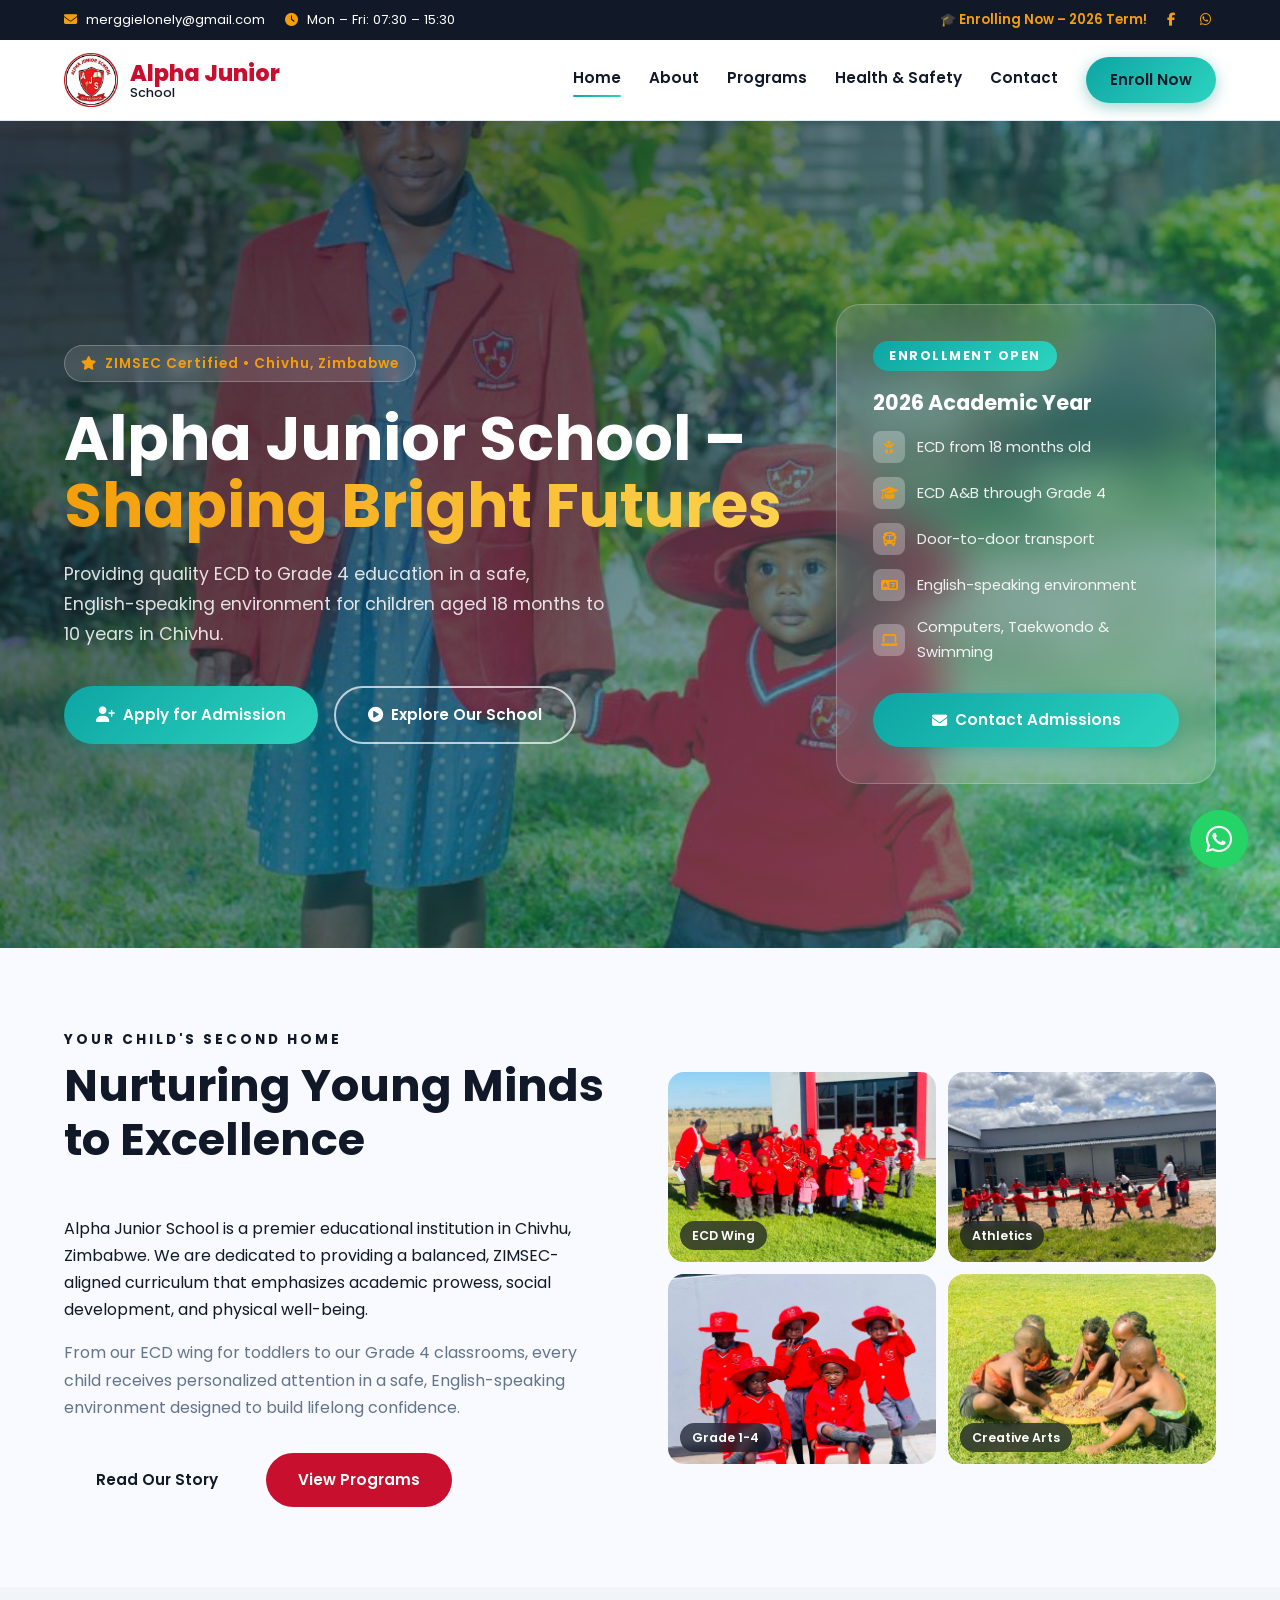
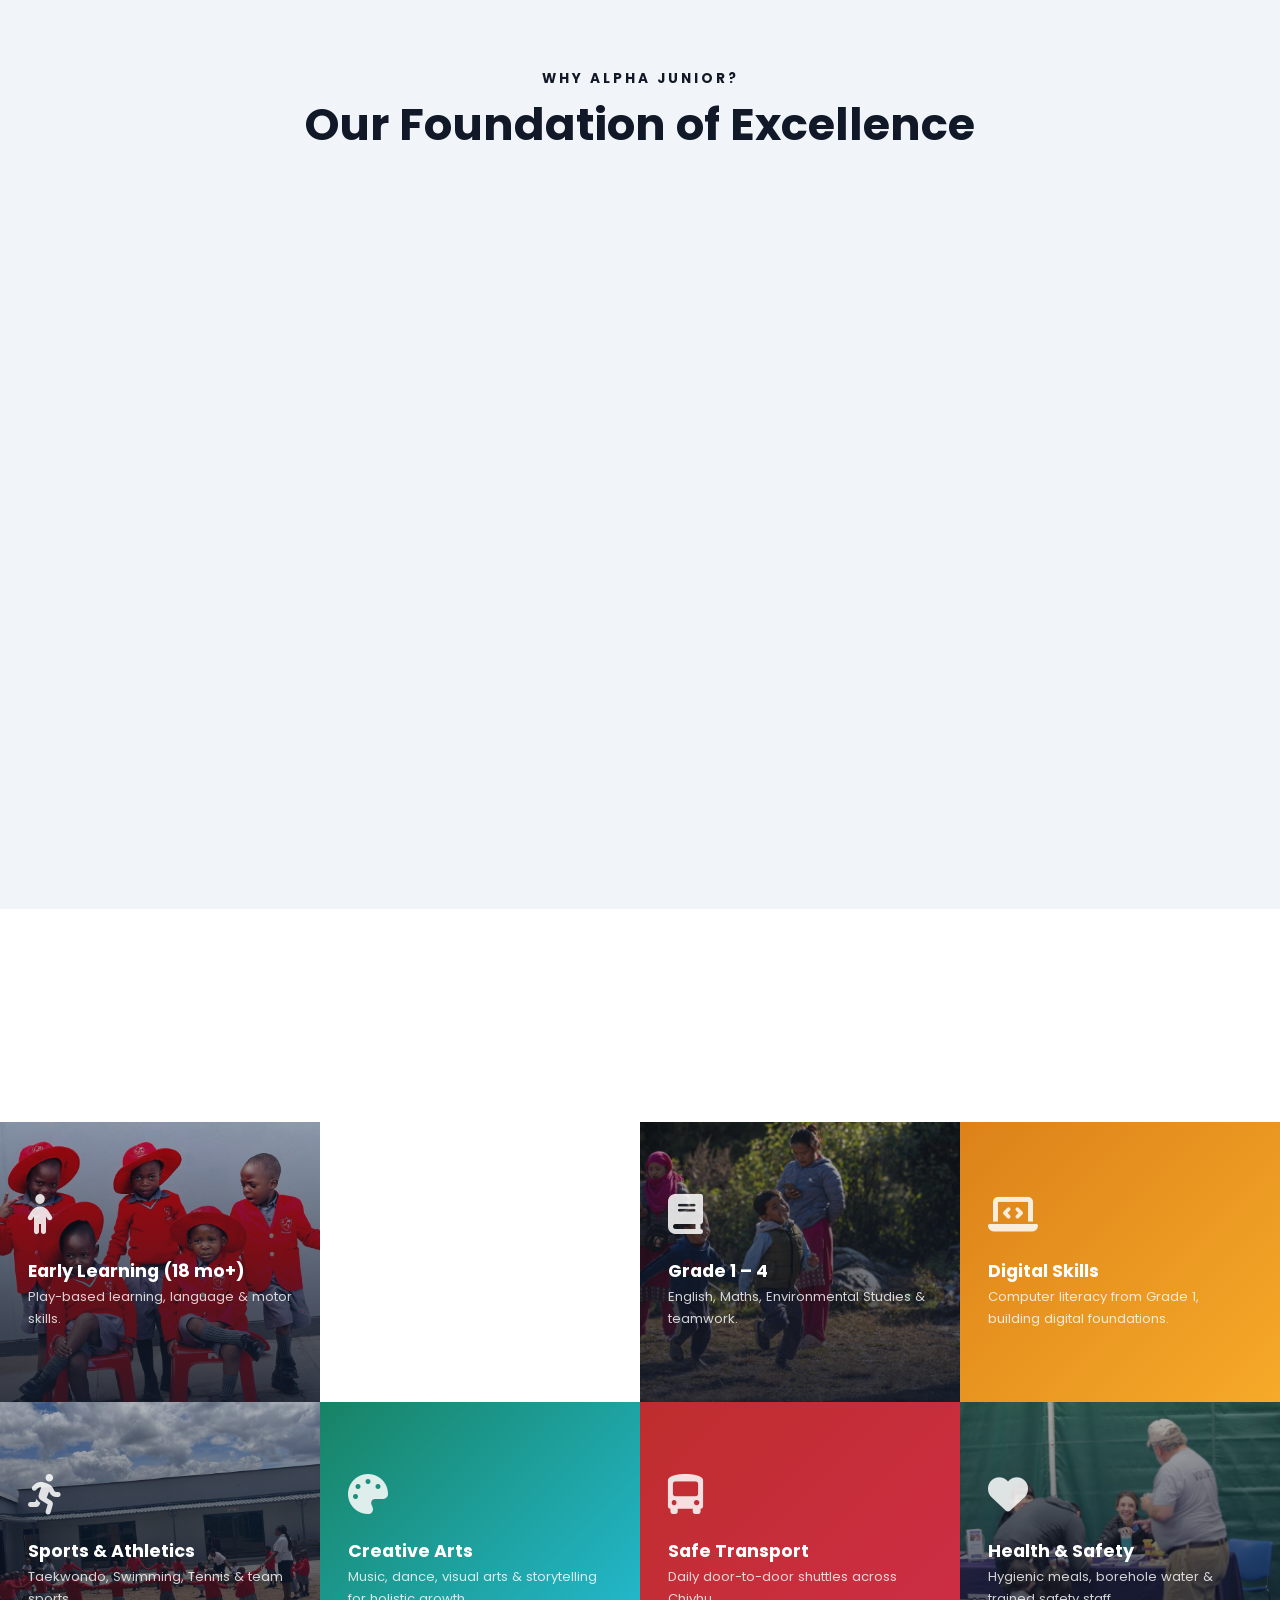
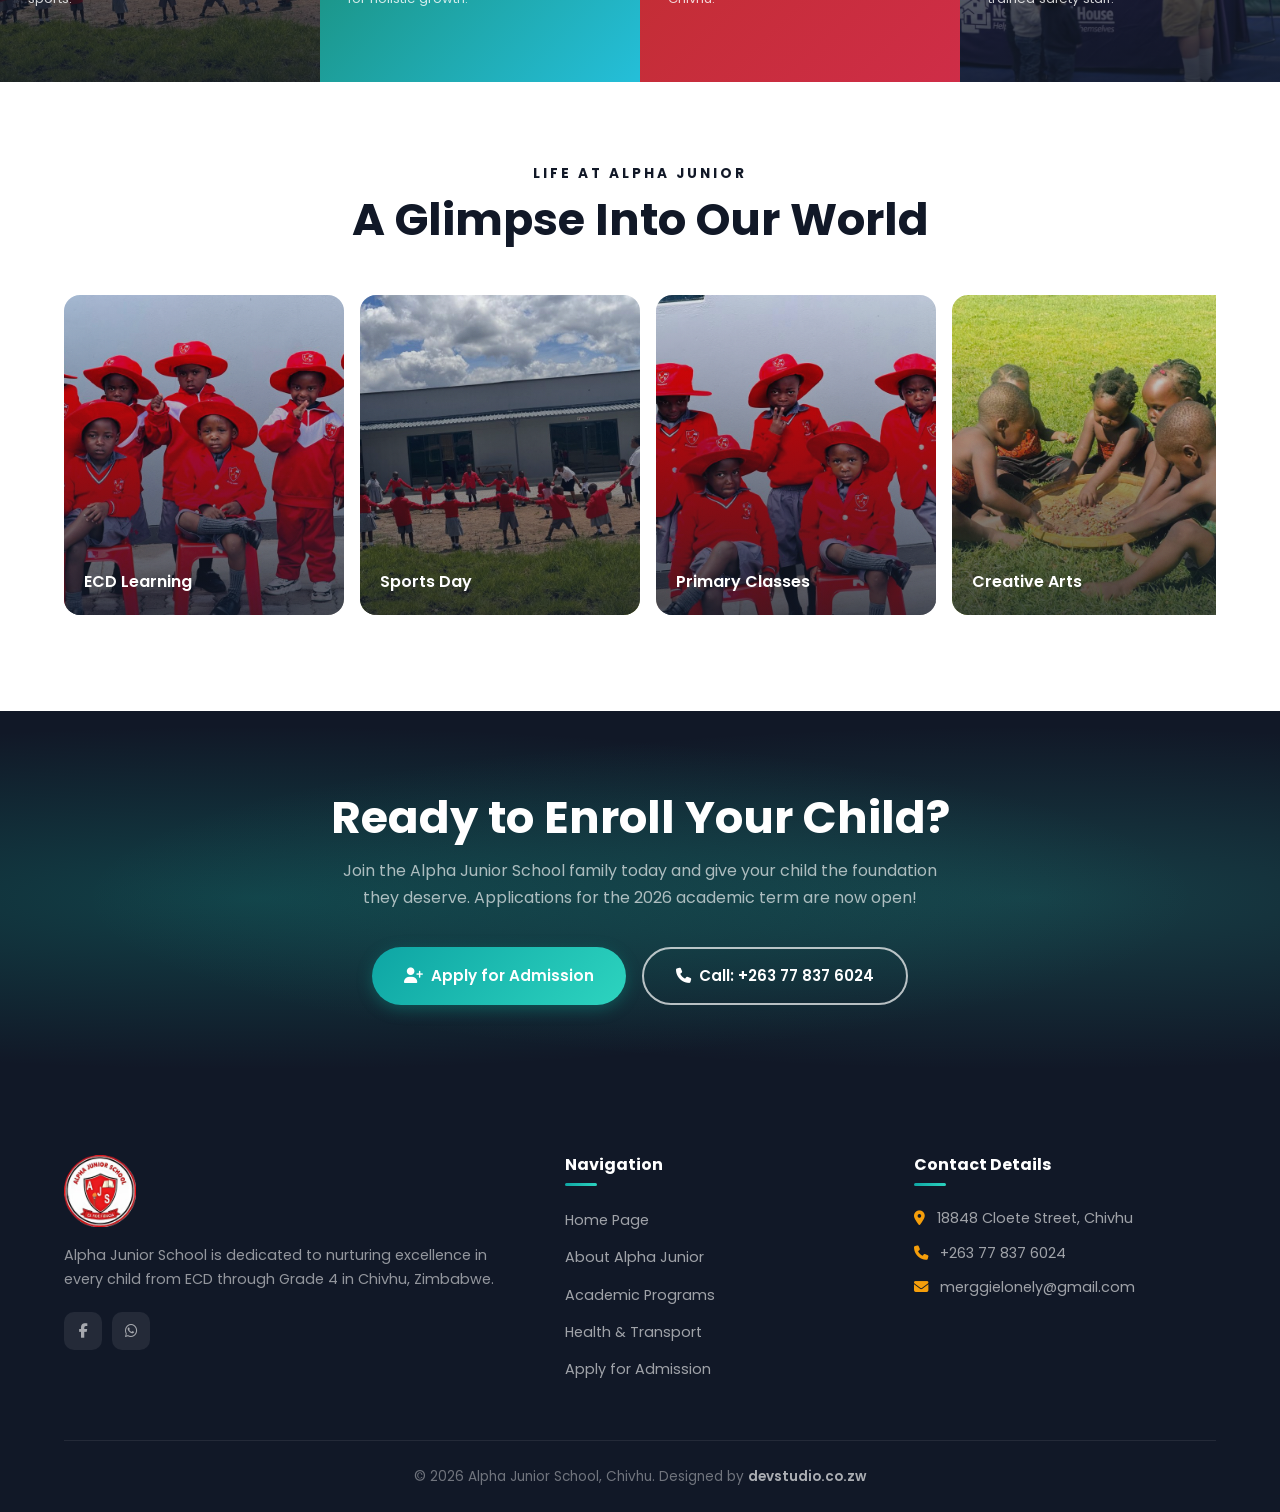
==== index.html @ 87610311 "last committ" ====
<!DOCTYPE html>
<html lang="en">

<head>
    <meta charset="UTF-8">
    <meta name="viewport" content="width=device-width, initial-scale=1.0">
    <!-- SEO Rule: Title between 50-60 characters -->
    <title>Alpha Junior School | Top Primary & ECD Education in Chivhu</title>
    <!-- SEO Rule: Meta Description between 150-160 characters -->
    <meta name="description"
        content="Alpha Junior School in Chivhu offers elite ECD to Grade 4 education. Discover our safe, nurturing environment and affordable, high-quality learning today.">

    <!-- Canonical & Open Graph -->
    <link rel="canonical" href="https://alphajuniorschool.co.zw/">
    <meta property="og:title" content="Alpha Junior School | Quality ECD & Primary Education in Chivhu">
    <meta property="og:description" content="Nurturing young minds from ECD to Grade 4 in Chivhu, Zimbabwe. Safe, English-speaking, ZIMSEC-aligned.">
    <meta property="og:url" content="https://alphajuniorschool.co.zw/">
    <meta property="og:type" content="website">

    <!-- Favicon -->
    <link rel="icon" type="image/png" href="assets/img/logo.png">
    <link rel="manifest" href="manifest.json">

    <!-- Google Fonts: Poppins -->
    <link rel="preconnect" href="https://fonts.googleapis.com">
    <link rel="preconnect" href="https://fonts.gstatic.com" crossorigin>
    <link href="https://fonts.googleapis.com/css2?family=Poppins:ital,wght@0,300;0,400;0,500;0,600;0,700;0,800;1,400&display=swap" rel="stylesheet">

    <!-- FontAwesome for Icons -->
    <link rel="stylesheet" href="https://cdnjs.cloudflare.com/ajax/libs/font-awesome/6.4.0/css/all.min.css">

    <!-- Custom Stylesheet -->
    <link rel="stylesheet" href="assets/css/style.css">

    <!-- JSON-LD Structured Data for SEO -->
    <script type="application/ld+json">
    {
      "@context": "https://schema.org",
      "@type": "EducationalOrganization",
      "name": "Alpha Junior School",
      "description": "Alpha Junior School in Chivhu provides high-quality preschool and primary education from ECD A to Grade 4.",
      "url": "https://alphajuniorschool.co.zw",
      "logo": "https://alphajuniorschool.co.zw/assets/img/logo.png",
      "address": {
        "@type": "PostalAddress",
        "streetAddress": "18848 Cloete Street",
        "addressLocality": "Chivhu",
        "addressRegion": "Mashonaland East",
        "addressCountry": "ZW"
      },
      "telephone": "+263778376024",
      "email": "merggielonely@gmail.com",
      "sameAs": [
        "https://www.facebook.com/AlphaJuniorSchool"
      ]
    }
    </script>
</head>

<body>

    <!-- ===== HEADER ===== -->
    <header>
        <!-- Top Bar with Contact Info -->
        <div class="top-bar">
            <div class="container">
                <div class="top-bar-info">
                    <span><i class="fas fa-envelope"></i> merggielonely@gmail.com</span>
                    <span><i class="fas fa-clock"></i> Mon – Fri: 07:30 – 15:30</span>
                </div>
                <div class="top-bar-social">
                    <span style="color: var(--grid-amber); font-weight: 600;">🎓 Enrolling Now – 2026 Term!</span>
                    <a href="https://www.facebook.com/AlphaJuniorSchoolChivhu" target="_blank" rel="noopener" aria-label="Follow Alpha Junior School on Facebook"><i class="fab fa-facebook-f"></i></a>
                    <a href="https://wa.me/263778376024" target="_blank" rel="noopener" aria-label="Chat on WhatsApp"><i class="fab fa-whatsapp"></i></a>
                </div>
            </div>
        </div>

        <!-- Main Navigation Bar -->
        <div class="header" id="main-header">
            <div class="container nav-container">
                <a href="index.html" class="logo" aria-label="Alpha Junior School Home">
                    <img src="assets/img/logo.png" alt="Alpha Junior School Official Logo">
                    <div class="logo-text">
                        <span>Alpha Junior</span>
                        <span>School</span>
                    </div>
                </a>

                <nav class="nav-links" id="nav-links" aria-label="Primary Navigation">
                    <a href="index.html" class="active">Home</a>
                    <a href="about.html">About</a>
                    <a href="programs.html">Programs</a>
                    <a href="safety.html">Health & Safety</a>
                    <a href="contact.html">Contact</a>
                    <a href="contact.html" class="btn btn-primary" style="padding: 10px 24px;">Enroll Now</a>
                </nav>

                <button class="mobile-menu-btn" id="mobile-menu-btn" aria-label="Open mobile navigation menu" aria-expanded="false">
                    <i class="fas fa-bars"></i>
                </button>
            </div>
        </div>
    </header>

    <main>
        <!-- ===== SECTION 1: HERO BANNER ===== -->
        <section class="hero" style="background-image: url('assets/img/hero-bg.jpg');" aria-label="Hero Banner">
            <div class="hero-inner">
                <div class="container">
                    <div class="hero-split">
                        <!-- Left: Text Content -->
                        <div class="hero-text">
                            <div class="hero-badge">
                                <i class="fas fa-star"></i>
                                ZIMSEC Certified &bull; Chivhu, Zimbabwe
                            </div>
                            <!-- SEO Rule: Exactly ONE H1 tag per page -->
                            <h1>Alpha Junior School – <span class="text-gradient" style="-webkit-text-fill-color: transparent; background: linear-gradient(90deg, #F59E0B, #FCD34D); background-clip: text; -webkit-background-clip: text;">Shaping Bright Futures</span></h1>
                            <p>Providing quality ECD to Grade 4 education in a safe, English-speaking environment for children aged 18 months to 10 years in Chivhu.</p>
                            <div class="hero-btns">
                                <a href="contact.html" class="btn btn-primary"><i class="fas fa-user-plus"></i> Apply for Admission</a>
                                <a href="about.html" class="btn btn-outline-white"><i class="fas fa-play-circle"></i> Explore Our School</a>
                            </div>
                        </div>

                        <!-- Right: Glassmorphism Enrollment Card -->
                        <div class="hero-card-wrap">
                            <div class="glass-card">
                                <span class="card-badge">Enrollment Open</span>
                                <h3>2026 Academic Year</h3>
                                <div class="stat-list">
                                    <div class="stat-item">
                                        <div style="width:32px;height:32px;background:rgba(255,255,255,0.15);border-radius:8px;display:flex;align-items:center;justify-content:center;flex-shrink:0;">
                                            <i class="fas fa-baby" style="color:var(--grid-amber);font-size:0.85rem;"></i>
                                        </div>
                                        <span>ECD from 18 months old</span>
                                    </div>
                                    <div class="stat-item">
                                        <div style="width:32px;height:32px;background:rgba(255,255,255,0.15);border-radius:8px;display:flex;align-items:center;justify-content:center;flex-shrink:0;">
                                            <i class="fas fa-graduation-cap" style="color:var(--grid-amber);font-size:0.85rem;"></i>
                                        </div>
                                        <span>ECD A&amp;B through Grade 4</span>
                                    </div>
                                    <div class="stat-item">
                                        <div style="width:32px;height:32px;background:rgba(255,255,255,0.15);border-radius:8px;display:flex;align-items:center;justify-content:center;flex-shrink:0;">
                                            <i class="fas fa-bus" style="color:var(--grid-amber);font-size:0.85rem;"></i>
                                        </div>
                                        <span>Door-to-door transport</span>
                                    </div>
                                    <div class="stat-item">
                                        <div style="width:32px;height:32px;background:rgba(255,255,255,0.15);border-radius:8px;display:flex;align-items:center;justify-content:center;flex-shrink:0;">
                                            <i class="fas fa-language" style="color:var(--grid-amber);font-size:0.85rem;"></i>
                                        </div>
                                        <span>English-speaking environment</span>
                                    </div>
                                    <div class="stat-item">
                                        <div style="width:32px;height:32px;background:rgba(255,255,255,0.15);border-radius:8px;display:flex;align-items:center;justify-content:center;flex-shrink:0;">
                                            <i class="fas fa-laptop" style="color:var(--grid-amber);font-size:0.85rem;"></i>
                                        </div>
                                        <span>Computers, Taekwondo &amp; Swimming</span>
                                    </div>
                                </div>
                                <a href="contact.html" class="btn btn-primary" style="width:100%;justify-content:center;">
                                    <i class="fas fa-envelope"></i> Contact Admissions
                                </a>
                            </div>
                        </div>
                    </div>
                </div>
            </div>
        </section>

        <!-- ===== SECTION 2: WELCOME & OVERVIEW ===== -->
        <section class="section-padding welcome-section" aria-label="Welcome to Alpha Junior School">
            <div class="container">
                <div class="split-grid">
                    <!-- Text Column -->
                    <article class="animate-on-scroll fade-right">
                        <div class="section-title" style="text-align: left;">
                            <span class="overline">Your Child's Second Home</span>
                            <h2>Nurturing Young Minds to Excellence</h2>
                        </div>
                        <p>Alpha Junior School is a premier educational institution in Chivhu, Zimbabwe. We are dedicated to providing a balanced, ZIMSEC-aligned curriculum that emphasizes academic prowess, social development, and physical well-being.</p>
                        <p style="margin-top: 16px; margin-bottom: 32px; color: var(--text-muted);">From our ECD wing for toddlers to our Grade 4 classrooms, every child receives personalized attention in a safe, English-speaking environment designed to build lifelong confidence.</p>
                        <div style="display: flex; gap: 16px; flex-wrap: wrap;">
                            <a href="about.html" class="btn btn-outline">Read Our Story</a>
                            <a href="programs.html" class="btn btn-red">View Programs</a>
                        </div>
                    </article>

                    <!-- Photo Mosaic Column -->
                    <div class="photo-mosaic animate-on-scroll fade-left">
                        <div class="photo-card">
                            <img src="assets/img/18-months-to-24-months-students-with-a teacher.jpg" alt="Toddlers playing and learning in the Early Childhood Development class at Alpha Junior School">
                            <span class="img-label">ECD Wing</span>
                        </div>
                        <div class="photo-card">
                            <img src="assets/img/sports.jpg" alt="Primary school children participating in outdoor sports activities">
                            <span class="img-label">Athletics</span>
                        </div>
                        <div class="photo-card">
                            <img src="assets/img/grade-1-4.jpg" alt="Students studying in a bright Grade 4 classroom at Alpha Junior School">
                            <span class="img-label">Grade 1-4</span>
                        </div>
                        <div class="photo-card">
                            <img src="assets/img/creative-arts.jpg" alt="Students showcasing paintings in our creative arts department">
                            <span class="img-label">Creative Arts</span>
                        </div>
                    </div>
                </div>
            </div>
        </section>

        <!-- ===== SECTION 3: BENTO BOX KEY SELLING POINTS ===== -->
        <section class="section-padding" style="background: var(--bg-section);" aria-label="Why Choose Alpha Junior School">
            <div class="container">
                <div class="section-title animate-on-scroll fade-up">
                    <span class="overline">Why Alpha Junior?</span>
                    <h2>Our Foundation of Excellence</h2>
                </div>
                <!-- Bento Grid Layout -->
                <div class="bento-grid animate-on-scroll fade-up">
                    <!-- Featured tile: Transport (large) -->
                    <div class="bento-item featured">
                        <div class="bento-icon"><i class="fas fa-bus"></i></div>
                        <h3>Door-to-Door Transport</h3>
                        <p>Safe, reliable daily shuttle service across Chivhu. Our vetted drivers bring your child directly to your door.</p>
                        <a href="safety.html" style="color: var(--grid-amber); font-weight: 700; font-size: 0.88rem; margin-top: 8px; display: inline-flex; align-items: center; gap: 6px;">Check Transport Routes <i class="fas fa-arrow-right"></i></a>
                    </div>
                    <!-- Regular tiles -->
                    <div class="bento-item animate-on-scroll fade-up">
                        <div class="bento-icon" style="background: rgba(250,204,21,0.12); color: #D97706;"><i class="fas fa-language"></i></div>
                        <h3>English-Speaking</h3>
                        <p>Full English-medium instruction builds reading, writing, and speaking confidence from early childhood.</p>
                    </div>
                    <div class="bento-item animate-on-scroll fade-up">
                        <div class="bento-icon" style="background: rgba(16,185,129,0.12); color: #059669;"><i class="fas fa-book-open"></i></div>
                        <h3>ZIMSEC Curriculum</h3>
                        <p>Our structured curriculum fully aligns with Zimbabwe national standards, preparing learners for examinations.</p>
                    </div>
                    <div class="bento-item animate-on-scroll fade-up">
                        <div class="bento-icon" style="background: rgba(79,70,229,0.12); color: var(--accent-indigo);"><i class="fas fa-users"></i></div>
                        <h3>Small Class Sizes</h3>
                        <p>Low student-to-teacher ratios guarantee that every child receives personal attention and guidance.</p>
                    </div>
                    <div class="bento-item animate-on-scroll fade-up">
                        <div class="bento-icon" style="background: rgba(200,16,46,0.12); color: var(--primary-red);"><i class="fas fa-shield-alt"></i></div>
                        <h3>Safe & Secure Campus</h3>
                        <p>A fully supervised, hygienic, and physically secure environment with trained safety staff on site.</p>
                    </div>
                    <div class="bento-item animate-on-scroll fade-up">
                        <div class="bento-icon" style="background: rgba(6,182,212,0.12); color: #0891B2;"><i class="fas fa-running"></i></div>
                        <h3>Extracurricular Activities</h3>
                        <p>Computers, Taekwondo, Swimming, and Tennis for holistic physical and digital skills development.</p>
                    </div>
                </div>
            </div>
        </section>

        <!-- ===== SECTION 4: PROGRAMS MOSAIC GRID ===== -->
        <section aria-label="Academic Programs Overview" style="overflow: hidden;">
            <div class="section-title animate-on-scroll fade-up" style="padding-top: var(--space-10);">
                <span class="overline">From Playgroup to Grade 4</span>
                <h2>Explore Our Academic Journey</h2>
            </div>
            <div class="programs-mosaic">
                <div class="mosaic-item mosaic-bg-img" style="background-image: url('assets/img/ece.jpg');">
                    <div class="mi-overlay"></div>
                    <div class="mi-content">
                        <div class="mi-icon"><i class="fas fa-child"></i></div>
                        <h3>Early Learning (18 mo+)</h3>
                        <p>Play-based learning, language & motor skills.</p>
                        <a href="programs.html" class="mi-link"><i class="fas fa-arrow-right"></i> Explore</a>
                    </div>
                </div>

                <div class="mosaic-item mi-bg-indigo">
                    <div class="mi-overlay"></div>
                    <div class="mi-content">
                        <div class="mi-icon"><i class="fas fa-shapes"></i></div>
                        <h3>ECD A & B</h3>
                        <p>Literacy, numeracy, storytelling, creative play & music.</p>
                        <a href="programs.html" class="mi-link"><i class="fas fa-arrow-right"></i> Explore</a>
                    </div>
                </div>

                <div class="mosaic-item mosaic-bg-img" style="background-image: url('assets/img/primary.jpg');">
                    <div class="mi-overlay"></div>
                    <div class="mi-content">
                        <div class="mi-icon"><i class="fas fa-book"></i></div>
                        <h3>Grade 1 – 4</h3>
                        <p>English, Maths, Environmental Studies & teamwork.</p>
                        <a href="programs.html" class="mi-link"><i class="fas fa-arrow-right"></i> Explore</a>
                    </div>
                </div>

                <div class="mosaic-item mi-bg-amber">
                    <div class="mi-overlay"></div>
                    <div class="mi-content">
                        <div class="mi-icon"><i class="fas fa-laptop-code"></i></div>
                        <h3>Digital Skills</h3>
                        <p>Computer literacy from Grade 1, building digital foundations.</p>
                        <a href="programs.html" class="mi-link"><i class="fas fa-arrow-right"></i> Explore</a>
                    </div>
                </div>

                <div class="mosaic-item mosaic-bg-img" style="background-image: url('assets/img/sports.jpg');">
                    <div class="mi-overlay"></div>
                    <div class="mi-content">
                        <div class="mi-icon"><i class="fas fa-running"></i></div>
                        <h3>Sports & Athletics</h3>
                        <p>Taekwondo, Swimming, Tennis & team sports.</p>
                        <a href="programs.html" class="mi-link"><i class="fas fa-arrow-right"></i> Explore</a>
                    </div>
                </div>

                <div class="mosaic-item mi-bg-teal">
                    <div class="mi-overlay"></div>
                    <div class="mi-content">
                        <div class="mi-icon"><i class="fas fa-palette"></i></div>
                        <h3>Creative Arts</h3>
                        <p>Music, dance, visual arts & storytelling for holistic growth.</p>
                        <a href="programs.html" class="mi-link"><i class="fas fa-arrow-right"></i> Explore</a>
                    </div>
                </div>

                <div class="mosaic-item mi-bg-red">
                    <div class="mi-overlay"></div>
                    <div class="mi-content">
                        <div class="mi-icon"><i class="fas fa-bus-alt"></i></div>
                        <h3>Safe Transport</h3>
                        <p>Daily door-to-door shuttles across Chivhu.</p>
                        <a href="safety.html" class="mi-link"><i class="fas fa-arrow-right"></i> Learn More</a>
                    </div>
                </div>

                <div class="mosaic-item mosaic-bg-img" style="background-image: url('assets/img/grid-4.jpg');">
                    <div class="mi-overlay"></div>
                    <div class="mi-content">
                        <div class="mi-icon"><i class="fas fa-heart"></i></div>
                        <h3>Health & Safety</h3>
                        <p>Hygienic meals, borehole water & trained safety staff.</p>
                        <a href="safety.html" class="mi-link"><i class="fas fa-arrow-right"></i> Learn More</a>
                    </div>
                </div>
            </div>
        </section>

        <!-- ===== SECTION 5: HOME GALLERY SNIPPET ===== -->
        <section class="section-padding" aria-label="School Activity Gallery">
            <div class="container">
                <div class="section-title animate-on-scroll fade-up">
                    <span class="overline">Life at Alpha Junior</span>
                    <h2>A Glimpse Into Our World</h2>
                </div>
                <div class="gallery-scroll-wrap animate-on-scroll fade-up">
                    <div class="gallery-card grainy-overlay">
                        <img src="assets/img/ecda-b-students.jpg" alt="ECD students engaged in play-based learning activities">
                        <div class="overlay"></div>
                        <span class="caption">ECD Learning</span>
                    </div>
                    <div class="gallery-card grainy-overlay">
                        <img src="assets/img/sports.jpg" alt="Students participating in outdoor sports day at Alpha Junior School">
                        <div class="overlay"></div>
                        <span class="caption">Sports Day</span>
                    </div>
                    <div class="gallery-card grainy-overlay">
                        <img src="assets/img/grade-1-4.jpg" alt="Grade 4 students in a modern, bright classroom">
                        <div class="overlay"></div>
                        <span class="caption">Primary Classes</span>
                    </div>
                    <div class="gallery-card grainy-overlay">
                        <img src="assets/img/creative-arts.jpg" alt="Students displaying creative artwork at the school art exhibition">
                        <div class="overlay"></div>
                        <span class="caption">Creative Arts</span>
                    </div>
                    <div class="gallery-card grainy-overlay">
                        <img src="assets/img/students-outside.jpg" alt="Alpha Junior School campus and facilities">
                        <div class="overlay"></div>
                        <span class="caption">Our Campus</span>
                    </div>
                    <div class="gallery-card grainy-overlay">
                        <img src="assets/img/ourtransport1.jpg" alt="School transport vehicle ready for student pickup">
                        <div class="overlay"></div>
                        <span class="caption">School Transport</span>
                    </div>
                </div>
            </div>
        </section>

        <!-- ===== SECTION 6: CALL TO ACTION ===== -->
        <section class="cta-banner" aria-label="Enrollment Call to Action">
            <div class="container animate-on-scroll fade-up">
                <h2>Ready to Enroll Your Child?</h2>
                <p>Join the Alpha Junior School family today and give your child the foundation they deserve. Applications for the 2026 academic term are now open!</p>
                <div style="display: flex; gap: 16px; justify-content: center; flex-wrap: wrap;">
                    <a href="contact.html" class="btn btn-primary"><i class="fas fa-user-plus"></i> Apply for Admission</a>
                    <a href="tel:+263778376024" class="btn btn-outline-white"><i class="fas fa-phone"></i> Call: +263 77 837 6024</a>
                </div>
            </div>
        </section>
    </main>

    <!-- ===== FOOTER ===== -->
    <footer class="footer">
        <div class="container">
            <div class="footer-grid">
                <!-- Brand Column -->
                <div class="footer-col">
                    <img src="assets/img/logo.png" alt="Alpha Junior School Small Logo" style="width: 72px; margin-bottom: 16px; border-radius: 8px;">
                    <p>Alpha Junior School is dedicated to nurturing excellence in every child from ECD through Grade 4 in Chivhu, Zimbabwe.</p>
                    <div class="footer-social">
                        <a href="https://www.facebook.com/AlphaJuniorSchoolChivhu" target="_blank" aria-label="Facebook"><i class="fab fa-facebook-f"></i></a>
                        <a href="https://wa.me/263778376024" target="_blank" aria-label="WhatsApp"><i class="fab fa-whatsapp"></i></a>
                    </div>
                </div>

                <!-- Navigation Column -->
                <nav class="footer-col" aria-label="Footer Navigation">
                    <h4>Navigation</h4>
                    <ul>
                        <li><a href="index.html">Home Page</a></li>
                        <li><a href="about.html">About Alpha Junior</a></li>
                        <li><a href="programs.html">Academic Programs</a></li>
                        <li><a href="safety.html">Health &amp; Transport</a></li>
                        <li><a href="contact.html">Apply for Admission</a></li>
                    </ul>
                </nav>

                <!-- Contact Column -->
                <div class="footer-col">
                    <h4>Contact Details</h4>
                    <ul>
                        <li style="color:rgba(255,255,255,0.6); font-size:0.9rem; margin-bottom:10px;">
                            <i class="fas fa-map-marker-alt" style="color:var(--grid-amber); margin-right:8px;"></i>
                            18848 Cloete Street, Chivhu
                        </li>
                        <li style="color:rgba(255,255,255,0.6); font-size:0.9rem; margin-bottom:10px;">
                            <i class="fas fa-phone" style="color:var(--grid-amber); margin-right:8px;"></i>
                            <a href="tel:+263778376024" style="color:rgba(255,255,255,0.6);">+263 77 837 6024</a>
                        </li>
                        <li style="color:rgba(255,255,255,0.6); font-size:0.9rem;">
                            <i class="fas fa-envelope" style="color:var(--grid-amber); margin-right:8px;"></i>
                            <a href="mailto:merggielonely@gmail.com" style="color:rgba(255,255,255,0.6);">merggielonely@gmail.com</a>
                        </li>
                    </ul>
                </div>
            </div>

            <!-- Attribution -->
            <div class="footer-bottom">
                <p>&copy; 2026 Alpha Junior School, Chivhu. Designed by <a href="https://devstudio.co.zw" target="_blank" rel="nofollow">devstudio.co.zw</a></p>
            </div>
        </div>
    </footer>

    <!-- WhatsApp Floating Pulse Button -->
    <a href="https://wa.me/263778376024" class="whatsapp-float" target="_blank" rel="noopener noreferrer"
        aria-label="Chat with Alpha Junior School on WhatsApp">
        <i class="fab fa-whatsapp"></i>
    </a>

    <!-- Scripts -->
    <script src="assets/js/main.js"></script>
</body>

</html>
---- assets/css/style.css ----
/* ==========================================================================
   ALPHA JUNIOR SCHOOL - REDESIGNED STYLESHEET v2.0
   Developer: devstudio.co.zw
   Domain: alphajuniorschool.co.zw
   Design: Modern UI/UX with Glassmorphism, Bento Grid, Squircle Corners
   ========================================================================== */

/* --- 1. FONTS & EXTERNAL IMPORTS --- */
@import url('https://fonts.googleapis.com/css2?family=Poppins:ital,wght@0,300;0,400;0,500;0,600;0,700;0,800;1,400&display=swap');

/* --- 2. CSS VARIABLES (DESIGN TOKENS) --- */
:root {
    /* Afro-UNESCO Core Palette */
    --primary-red: #C8102E;
    --primary-black: #111827;
    --pure-white: #FFFFFF;

    /* Primary Accent - Indigo/Violet (UI Redesign) */
    --accent-indigo: #0ea5a4;
    --accent-violet: #2dd4bf;
    --accent-indigo-glow: rgba(14, 165, 164, 0.35);
    --gradient-cta: linear-gradient(135deg, #0ea5a4 0%, #2dd4bf 100%);

    /* Vibrant Grid Accent Colors */
    --grid-amber: #F59E0B;
    --grid-cyan: #06B6D4;
    --grid-green: #10B981;
    --grid-purple: #8B5CF6;
    --grid-gold: #E8B952;
    --grid-salmon: #E86B6B;

    /* UI Utility Colors */
    --bg-light: #F8FAFF;
    --bg-section: #F1F5F9;
    --text-muted: #64748B;
    --border-color: #E2E8F0;
    --card-border: 1px solid #E2E8F0;

    /* Glass Morphism */
    --glass-bg: rgba(255, 255, 255, 0.15);
    --glass-border: rgba(255, 255, 255, 0.25);
    --glass-shadow: 0 8px 32px rgba(13, 148, 136, 0.15);

    /* Shadows */
    --shadow-sm: 0 2px 8px rgba(0, 0, 0, 0.06);
    --shadow-md: 0 4px 20px rgba(0, 0, 0, 0.10);
    --shadow-hover: 0 12px 32px rgba(20, 184, 166, 0.20);
    --shadow-lift: 0 16px 40px rgba(0, 0, 0, 0.16);

    /* Corners - Squircle */
    --radius-sm: 12px;
    --radius-md: 16px;
    --radius-lg: 24px;
    --radius-pill: 100px;

    /* Transitions */
    --transition-fast: 0.2s ease-in-out;
    --transition-base: 0.3s cubic-bezier(0.4, 0, 0.2, 1);
    --transition-slow: 0.5s cubic-bezier(0.4, 0, 0.2, 1);

    /* Spacing (8px grid) */
    --space-1: 8px;
    --space-2: 16px;
    --space-3: 24px;
    --space-4: 32px;
    --space-5: 40px;
    --space-6: 48px;
    --space-8: 64px;
    --space-10: 80px;
}

/* --- 3. GLOBAL RESET & BASE STYLES --- */
*,
*::before,
*::after {
    margin: 0;
    padding: 0;
    box-sizing: border-box;
}

html {
    scroll-behavior: smooth;
    font-size: 16px;
}

body {
    font-family: 'Poppins', sans-serif;
    color: var(--primary-black);
    background-color: var(--pure-white);
    line-height: 1.7;
    overflow-x: hidden;
}

a {
    text-decoration: none;
    color: inherit;
    transition: color var(--transition-base);
}

ul {
    list-style: none;
}

img {
    max-width: 100%;
    height: auto;
    display: block;
}

/* Content Wrapper */
.container {
    width: 100%;
    max-width: 1200px;
    margin: 0 auto;
    padding: 0 24px;
}

/* --- 4. TYPOGRAPHY --- */
h1,
h2,
h3,
h4,
h5,
h6 {
    font-weight: 700;
    line-height: 1.2;
    margin-bottom: var(--space-2);
}

h1 {
    font-size: clamp(2.4rem, 5vw, 3.8rem);
}

h2 {
    font-size: clamp(1.8rem, 3.5vw, 2.8rem);
}

h3 {
    font-size: 1.4rem;
}

.text-gradient {
    background: var(--gradient-cta);
    -webkit-background-clip: text;
    -webkit-text-fill-color: transparent;
    background-clip: text;
}

.text-primary {
    color: var(--primary-red);
}

.text-center {
    text-align: center;
}

/* Section Title Component */
.section-title {
    text-align: center;
    margin-bottom: var(--space-6);
}

.section-title .overline {
    color: var(--accent-teal);
    font-size: 0.85rem;
    font-weight: 700;
    text-transform: uppercase;
    letter-spacing: 3px;
    display: block;
    margin-bottom: var(--space-1);
}

.section-title h2 {
    margin-bottom: 0;
}

/* --- 5. BUTTON COMPONENTS --- */
.btn {
    display: inline-flex;
    align-items: center;
    justify-content: center;
    gap: 8px;
    padding: 14px 32px;
    border-radius: var(--radius-pill);
    font-weight: 600;
    font-size: 0.95rem;
    cursor: pointer;
    transition: all var(--transition-base);
    border: none;
    text-align: center;
    white-space: nowrap;
}

/* Primary - Teal gradient with pulse */
.btn-primary {
    background: var(--gradient-cta);
    color: var(--pure-white);
    box-shadow: 0 4px 15px rgba(13, 148, 136, 0.4);
    animation: pulse-teal 2.5s infinite;
}

.btn-primary:hover {
    transform: translateY(-3px);
    box-shadow: 0 8px 25px rgba(13, 148, 136, 0.55);
    animation: none;
}

/* Red Button */
.btn-red {
    background-color: var(--primary-red);
    color: var(--pure-white);
}

.btn-red:hover {
    background-color: #a00d25;
    transform: translateY(-2px);
    box-shadow: var(--shadow-md);
}

/* Outline */
.btn-outline {
    background-color: transparent;
    border: 2px solid var(--accent-teal);
    color: var(--accent-teal);
}

.btn-outline:hover {
    background: var(--gradient-cta);
    color: var(--pure-white);
    border-color: transparent;
}

/* White Outline */
.btn-outline-white {
    background-color: transparent;
    border: 2px solid rgba(255, 255, 255, 0.7);
    color: var(--pure-white);
}

.btn-outline-white:hover {
    background-color: rgba(255, 255, 255, 0.15);
    border-color: white;
}

/* Yellow/Amber */
.btn-amber {
    background-color: var(--grid-amber);
    color: var(--primary-black);
    font-weight: 700;
}

.btn-amber:hover {
    background-color: #d97706;
    transform: translateY(-2px);
}

/* Ghost/Glass */
.btn-glass {
    background: var(--glass-bg);
    backdrop-filter: blur(8px);
    border: 1px solid var(--glass-border);
    color: white;
}

.btn-glass:hover {
    background: rgba(255, 255, 255, 0.25);
}

@keyframes pulse-teal {
    0% {
        box-shadow: 0 0 0 0 rgba(20, 184, 166, 0.55);
    }

    70% {
        box-shadow: 0 0 0 12px rgba(20, 184, 166, 0);
    }

    100% {
        box-shadow: 0 0 0 0 rgba(20, 184, 166, 0);
    }
}

/* --- 6. HEADER & NAVIGATION --- */
.top-bar {
    background-color: var(--primary-black);
    color: var(--pure-white);
    font-size: 0.82rem;
    padding: 9px 0;
}

.top-bar .container {
    display: flex;
    justify-content: space-between;
    align-items: center;
}

.top-bar-info,
.top-bar-social {
    display: flex;
    gap: 20px;
    align-items: center;
}

.top-bar i {
    color: var(--grid-amber);
    margin-right: 5px;
}

.top-bar a {
    transition: color var(--transition-fast);
}

.top-bar a:hover {
    color: var(--grid-amber);
}

/* Sticky Nav */
.header {
    background-color: rgba(255, 255, 255, 0.95);
    backdrop-filter: blur(10px);
    -webkit-backdrop-filter: blur(10px);
    box-shadow: 0 1px 0 var(--border-color);
    position: sticky;
    top: 0;
    z-index: 1000;
    transition: box-shadow var(--transition-base);
}

.header.scrolled {
    box-shadow: 0 4px 20px rgba(0, 0, 0, 0.10);
}

.nav-container {
    display: flex;
    justify-content: space-between;
    align-items: center;
    height: 80px;
}

.logo {
    display: flex;
    align-items: center;
    gap: 12px;
    font-weight: 800;
    font-size: 1.4rem;
    color: var(--primary-red);
}

.logo img {
    height: 54px;
    width: auto;
}

.logo-text {
    line-height: 1.1;
    display: flex;
    flex-direction: column;
}

.logo-text span:last-child {
    font-size: 0.8rem;
    color: var(--primary-black);
    font-weight: 500;
}

.nav-links {
    display: flex;
    gap: 28px;
    align-items: center;
}

.nav-links a {
    font-weight: 600;
    font-size: 0.95rem;
    color: var(--primary-black);
    position: relative;
    padding-bottom: 4px;
}

.nav-links a::after {
    content: '';
    position: absolute;
    bottom: -2px;
    left: 0;
    width: 0;
    height: 2px;
    background: var(--gradient-cta);
    border-radius: 2px;
    transition: width var(--transition-base);
}

.nav-links a:hover,
.nav-links a.active {
    color: var(--accent-teal);
}

.nav-links a:hover::after,
.nav-links a.active::after {
    width: 100%;
}

.mobile-menu-btn {
    display: none;
    background: none;
    border: none;
    font-size: 1.5rem;
    cursor: pointer;
    color: var(--primary-black);
    padding: 4px;
}

/* --- 7. HERO SECTION --- */
.hero {
    position: relative;
    min-height: 92vh;
    background-size: cover;
    background-position: center;
    background-repeat: no-repeat;
    display: flex;
    align-items: center;
    color: var(--pure-white);
    overflow: hidden;
}

.hero::before {
    content: '';
    position: absolute;
    inset: 0;
    background: linear-gradient(135deg, rgba(17, 24, 39, 0.78) 0%, rgba(13, 148, 136, 0.45) 100%);
    z-index: 1;
}

.hero-inner {
    position: relative;
    z-index: 10;
    width: 100%;
    padding: 80px 0 60px;
}

/* Split-screen hero layout */
.hero-split {
    display: grid;
    grid-template-columns: 1fr 380px;
    gap: 48px;
    align-items: center;
}

.hero-text .hero-badge {
    display: inline-flex;
    align-items: center;
    gap: 8px;
    background: rgba(255, 255, 255, 0.12);
    border: 1px solid rgba(255, 255, 255, 0.25);
    border-radius: var(--radius-pill);
    padding: 6px 16px;
    font-size: 0.85rem;
    font-weight: 600;
    letter-spacing: 1px;
    margin-bottom: 24px;
    color: var(--grid-amber);
    backdrop-filter: blur(6px);
}

.hero-text h1 {
    margin-bottom: 20px;
    line-height: 1.1;
}

.hero-text p {
    font-size: 1.1rem;
    color: rgba(255, 255, 255, 0.85);
    max-width: 540px;
    margin-bottom: 36px;
}

.hero-btns {
    display: flex;
    gap: 16px;
    flex-wrap: wrap;
}

/* Glassmorphism enrollment card */
.glass-card {
    background: rgba(255, 255, 255, 0.12);
    backdrop-filter: blur(20px);
    -webkit-backdrop-filter: blur(20px);
    border: 1px solid rgba(255, 255, 255, 0.22);
    border-radius: var(--radius-lg);
    padding: 36px;
    box-shadow: var(--glass-shadow);
    color: white;
}

.glass-card .card-badge {
    display: inline-block;
    background: var(--gradient-cta);
    border-radius: var(--radius-pill);
    padding: 4px 16px;
    font-size: 0.78rem;
    font-weight: 700;
    text-transform: uppercase;
    letter-spacing: 1.5px;
    margin-bottom: 20px;
}

.glass-card h3 {
    font-size: 1.3rem;
    margin-bottom: 16px;
    color: white;
}

.glass-card .stat-list {
    display: flex;
    flex-direction: column;
    gap: 14px;
    margin-bottom: 28px;
}

.glass-card .stat-item {
    display: flex;
    align-items: center;
    gap: 12px;
    font-size: 0.92rem;
    color: rgba(255, 255, 255, 0.9);
}

.glass-card .stat-item i {
    width: 32px;
    height: 32px;
    background: rgba(255, 255, 255, 0.15);
    border-radius: 8px;
    display: flex;
    align-items: center;
    justify-content: center;
    font-size: 0.85rem;
    color: var(--grid-amber);
    flex-shrink: 0;
}

/* Inner page hero (shorter) */
.hero-inner-page {
    min-height: 45vh;
    display: flex;
    align-items: center;
}

/* --- 8. BENTO BOX GRID (Key Selling Points) --- */
.bento-grid {
    display: grid;
    grid-template-columns: repeat(4, 1fr);
    grid-template-rows: auto;
    gap: 16px;
}

.bento-item {
    background: var(--bg-light);
    border: var(--card-border);
    border-radius: var(--radius-md);
    padding: var(--space-5);
    display: flex;
    flex-direction: column;
    gap: 12px;
    transition: transform var(--transition-base), box-shadow var(--transition-base);
    cursor: default;
}

.bento-item:hover {
    transform: translateY(-8px);
    box-shadow: var(--shadow-hover);
    border-color: var(--accent-teal);
}

.bento-item.featured {
    grid-column: span 2;
    background: linear-gradient(135deg, #134e4a 0%, #0f766e 100%);
    color: white;
    position: relative;
    overflow: hidden;
}

.bento-item.featured::after {
    content: '';
    position: absolute;
    top: -40px;
    right: -40px;
    width: 200px;
    height: 200px;
    background: url("data:image/svg+xml,%3Csvg width='200' height='200' viewBox='0 0 200 200' xmlns='http://www.w3.org/2000/svg'%3E%3Cpath d='M50 0 Q100 50 150 0 Q200 50 150 100 Q200 150 150 200 Q100 150 50 200 Q0 150 50 100 Q0 50 50 0Z' fill='rgba(255,255,255,0.05)' /%3E%3C/svg%3E") no-repeat center;
    background-size: cover;
}

.bento-item .bento-icon {
    width: 48px;
    height: 48px;
    border-radius: 12px;
    display: flex;
    align-items: center;
    justify-content: center;
    font-size: 1.3rem;
}

.bento-item h3 {
    font-size: 1.05rem;
    margin-bottom: 0;
}

.bento-item p {
    font-size: 0.9rem;
    color: var(--text-muted);
    margin: 0;
}

.bento-item.featured p {
    color: rgba(255, 255, 255, 0.75);
}

.bento-item.featured h3 {
    color: white;
    font-size: 1.2rem;
}

.bento-item.featured .bento-icon {
    background: rgba(255, 255, 255, 0.15);
    color: var(--grid-amber);
}

/* --- 9. GALLERY SNIPPET (Home) --- */
.gallery-scroll-wrap {
    display: flex;
    gap: 16px;
    overflow-x: auto;
    padding-bottom: 16px;
    scroll-snap-type: x mandatory;
    -webkit-overflow-scrolling: touch;
    scrollbar-width: thin;
    scrollbar-color: var(--accent-teal) var(--border-color);
}

.gallery-scroll-wrap::-webkit-scrollbar {
    height: 5px;
}

.gallery-scroll-wrap::-webkit-scrollbar-track {
    background: var(--border-color);
    border-radius: 5px;
}

.gallery-scroll-wrap::-webkit-scrollbar-thumb {
    background: var(--accent-teal);
    border-radius: 5px;
}

.gallery-card {
    position: relative;
    flex: 0 0 280px;
    height: 320px;
    border-radius: var(--radius-md);
    overflow: hidden;
    scroll-snap-align: start;
    cursor: pointer;
}

.gallery-card img {
    width: 100%;
    height: 100%;
    object-fit: cover;
    transition: transform var(--transition-slow);
}

.gallery-card:hover img {
    transform: scale(1.05);
}

.gallery-card .overlay {
    position: absolute;
    inset: 0;
    background: linear-gradient(to bottom, rgba(0, 0, 0, 0.05) 0%, rgba(17, 24, 39, 0.75) 100%);
    transition: opacity var(--transition-base);
}

.gallery-card:hover .overlay {
    opacity: 0.6;
}

.gallery-card .caption {
    position: absolute;
    bottom: 20px;
    left: 20px;
    color: white;
    font-weight: 600;
    font-size: 1rem;
}

/* Grainy gradient overlay effect */
.grainy-overlay::before {
    content: '';
    position: absolute;
    inset: 0;
    background-image: url("data:image/svg+xml,%3Csvg viewBox='0 0 256 256' xmlns='http://www.w3.org/2000/svg'%3E%3Cfilter id='noise'%3E%3CfeTurbulence type='fractalNoise' baseFrequency='0.9' numOctaves='4' stitchTiles='stitch'/%3E%3C/filter%3E%3Crect width='100%25' height='100%25' filter='url(%23noise)' opacity='0.04'/%3E%3C/svg%3E");
    mix-blend-mode: overlay;
    pointer-events: none;
    z-index: 2;
    border-radius: inherit;
}

/* --- 10. SECTION PADDING --- */
.section-padding {
    padding: var(--space-10) 0;
}

.section-padding-sm {
    padding: 56px 0;
}

/* --- 11. WELCOME / SPLIT CONTENT --- */
.welcome-section {
    background-color: var(--bg-light);
}

.split-grid {
    display: grid;
    grid-template-columns: 1fr 1fr;
    gap: 56px;
    align-items: center;
}

.split-grid.reverse {
    direction: rtl;
}

.split-grid.reverse>* {
    direction: ltr;
}

/* Photo mosaic */
.photo-mosaic {
    display: grid;
    grid-template-columns: 1fr 1fr;
    gap: 12px;
}

.photo-card {
    border-radius: var(--radius-md);
    overflow: hidden;
    position: relative;
}

.photo-card img {
    width: 100%;
    height: 190px;
    object-fit: cover;
    transition: transform var(--transition-slow);
}

.photo-card:hover img {
    transform: scale(1.04);
}

.photo-card .img-label {
    position: absolute;
    bottom: 12px;
    left: 12px;
    color: white;
    background: rgba(17, 24, 39, 0.7);
    padding: 4px 12px;
    border-radius: var(--radius-pill);
    font-size: 0.78rem;
    font-weight: 600;
    backdrop-filter: blur(4px);
}

/* --- 12. FEATURES / CARDS --- */
.feature-card {
    background: var(--pure-white);
    border: var(--card-border);
    border-radius: var(--radius-md);
    padding: var(--space-5) var(--space-4);
    text-align: center;
    transition: transform var(--transition-base), box-shadow var(--transition-base);
}

.feature-card:hover {
    transform: translateY(-6px);
    box-shadow: var(--shadow-hover);
}

.feature-card .icon-wrap {
    width: 64px;
    height: 64px;
    border-radius: var(--radius-sm);
    margin: 0 auto var(--space-3);
    display: flex;
    align-items: center;
    justify-content: center;
    font-size: 1.6rem;
}

.feature-card h3 {
    font-size: 1.05rem;
    margin-bottom: 0.5rem;
}

.feature-card p {
    font-size: 0.9rem;
    color: var(--text-muted);
}

/* Glass program card */
.glass-program-card {
    background: var(--pure-white);
    border: var(--card-border);
    border-radius: var(--radius-lg);
    overflow: hidden;
    transition: transform var(--transition-base), box-shadow var(--transition-base);
    cursor: pointer;
}

.glass-program-card:hover {
    transform: translateY(-6px);
    box-shadow: var(--shadow-lift);
}

.glass-program-card .card-head {
    height: 180px;
    display: flex;
    align-items: center;
    justify-content: center;
    font-size: 3rem;
    position: relative;
}

.glass-program-card .card-body {
    padding: 24px;
}

.glass-program-card .card-body h3 {
    font-size: 1.1rem;
    margin-bottom: 8px;
}

.glass-program-card .card-body p {
    font-size: 0.88rem;
    color: var(--text-muted);
    margin-bottom: 16px;
}

/* Expandable card */
.card-details {
    max-height: 0;
    overflow: hidden;
    transition: max-height 0.4s ease;
}

.card-details.open {
    max-height: 400px;
}

.card-details ul {
    border-top: 1px solid var(--border-color);
    padding: 16px 24px 20px;
}

.card-details ul li {
    display: flex;
    align-items: flex-start;
    gap: 10px;
    font-size: 0.88rem;
    color: var(--text-muted);
    margin-bottom: 8px;
}

.card-details ul li i {
    color: var(--grid-green);
    margin-top: 3px;
    flex-shrink: 0;
}

.expand-btn {
    background: none;
    border: none;
    font-size: 0.85rem;
    font-weight: 600;
    color: var(--accent-teal);
    cursor: pointer;
    display: flex;
    align-items: center;
    gap: 6px;
    font-family: inherit;
    padding: 0;
}

.expand-btn i {
    transition: transform var(--transition-base);
}

.expand-btn.open i {
    transform: rotate(180deg);
}

/* --- 13. TABBED INTERFACE (Programs) --- */
.tabs-wrap {
    display: flex;
    gap: 8px;
    justify-content: center;
    flex-wrap: wrap;
    margin-bottom: 40px;
    padding: 6px;
    background: var(--bg-section);
    border-radius: var(--radius-pill);
    width: fit-content;
    margin-left: auto;
    margin-right: auto;
}

.tab-btn {
    padding: 10px 24px;
    border-radius: var(--radius-pill);
    border: none;
    background: transparent;
    font-family: inherit;
    font-weight: 600;
    font-size: 0.9rem;
    cursor: pointer;
    color: var(--text-muted);
    transition: all var(--transition-base);
}

.tab-btn.active {
    background: var(--gradient-cta);
    color: white;
    box-shadow: 0 4px 12px rgba(13, 148, 136, 0.3);
}

.tab-panel {
    display: none;
}

.tab-panel.active {
    display: block;
}

/* --- 14. TIMELINE (About) --- */
.timeline {
    position: relative;
    padding-left: 40px;
    max-width: 720px;
}

.timeline::before {
    content: '';
    position: absolute;
    left: 14px;
    top: 0;
    bottom: 0;
    width: 2px;
    background: linear-gradient(to bottom, var(--accent-teal), var(--grid-amber));
    border-radius: 2px;
}

.timeline-item {
    position: relative;
    padding: 0 0 40px 24px;
}

.timeline-item:last-child {
    padding-bottom: 0;
}

.timeline-dot {
    position: absolute;
    left: -32px;
    top: 4px;
    width: 20px;
    height: 20px;
    border-radius: 50%;
    background: var(--bg-section);
    border: 3px solid var(--accent-indigo);
    transition: all var(--transition-base);
}

.timeline-item.active .timeline-dot {
    background: var(--gradient-cta);
    border-color: transparent;
    box-shadow: 0 0 0 6px rgba(13, 148, 136, 0.15);
    transform: scale(1.2);
}

.timeline-item h3 {
    font-size: 1.05rem;
    margin-bottom: 6px;
}

.timeline-item p {
    font-size: 0.9rem;
    color: var(--text-muted);
}

/* Headteacher Quote Card */
.quote-card {
    background: var(--bg-light);
    border-radius: var(--radius-lg);
    padding: 48px;
    position: relative;
}

.quote-card .quote-mark {
    font-size: 6rem;
    line-height: 1;
    color: var(--accent-teal);
    font-family: Georgia, serif;
    position: absolute;
    top: 10px;
    left: 32px;
    opacity: 0.2;
    user-select: none;
}

.quote-card blockquote {
    font-size: 1.15rem;
    font-style: italic;
    line-height: 1.8;
    position: relative;
    z-index: 1;
    color: var(--primary-black);
    border-left: 4px solid var(--accent-teal);
    padding-left: 24px;
    margin-bottom: 24px;
}

.quote-author {
    display: flex;
    align-items: center;
    gap: 16px;
}

.quote-author img {
    width: 60px;
    height: 60px;
    border-radius: 50%;
    object-fit: cover;
    border: 3px solid var(--accent-teal);
}

.quote-author h4 {
    font-size: 1rem;
    margin: 0;
}

.quote-author p {
    font-size: 0.85rem;
    color: var(--text-muted);
    margin: 0;
}

/* --- 15. HEALTH PAGE --- */
/* Daily Menu Cards */
.menu-cards-wrap {
    display: flex;
    gap: 12px;
    overflow-x: auto;
    padding-bottom: 8px;
    -webkit-overflow-scrolling: touch;
}

.menu-card {
    flex: 0 0 180px;
    background: var(--pure-white);
    border: var(--card-border);
    border-radius: var(--radius-md);
    padding: 20px 16px;
    text-align: center;
    transition: all var(--transition-base);
}

.menu-card:hover {
    transform: translateY(-4px);
    box-shadow: var(--shadow-md);
    border-color: var(--accent-teal);
}

.menu-card .day-label {
    font-size: 0.75rem;
    font-weight: 700;
    text-transform: uppercase;
    letter-spacing: 2px;
    color: var(--accent-teal);
    margin-bottom: 10px;
}

.menu-card .meal-icon {
    font-size: 2.2rem;
    margin-bottom: 10px;
    line-height: 1;
}

.menu-card h4 {
    font-size: 0.9rem;
    margin: 0;
    font-weight: 600;
}

.menu-card p {
    font-size: 0.8rem;
    color: var(--text-muted);
    margin: 0;
}

/* Hygiene Stats (Infographic) */
.stat-infographic {
    display: grid;
    grid-template-columns: repeat(auto-fit, minmax(200px, 1fr));
    gap: 20px;
}

.stat-bubble {
    background: var(--pure-white);
    border: var(--card-border);
    border-radius: var(--radius-lg);
    padding: 32px 20px;
    text-align: center;
    position: relative;
    overflow: hidden;
    transition: all var(--transition-base);
}

.stat-bubble:hover {
    box-shadow: var(--shadow-hover);
    transform: translateY(-4px);
}

.stat-bubble::before {
    content: '';
    position: absolute;
    top: -30px;
    right: -30px;
    width: 100px;
    height: 100px;
    border-radius: 50%;
    opacity: 0.08;
}

.stat-bubble .stat-value {
    font-size: 2.2rem;
    font-weight: 800;
    line-height: 1;
    margin-bottom: 8px;
    background: var(--gradient-cta);
    -webkit-background-clip: text;
    -webkit-text-fill-color: transparent;
    background-clip: text;
}

.stat-bubble .stat-label {
    font-size: 0.88rem;
    color: var(--text-muted);
    font-weight: 500;
}

.stat-bubble i {
    font-size: 1.8rem;
    margin-bottom: 12px;
    display: block;
}

/* --- 16. CONTACT / FORM --- */
/* Floating Label Inputs */
.form-group {
    position: relative;
    margin-bottom: 20px;
}

.form-group input,
.form-group textarea,
.form-group select {
    width: 100%;
    padding: 20px 16px 8px;
    border: 2px solid var(--border-color);
    border-radius: var(--radius-sm);
    font-family: inherit;
    font-size: 0.95rem;
    background: var(--pure-white);
    color: var(--primary-black);
    transition: border-color var(--transition-base), box-shadow var(--transition-base);
    outline: none;
    appearance: none;
    -webkit-appearance: none;
}

.form-group input:focus,
.form-group textarea:focus,
.form-group select:focus {
    border-color: var(--accent-teal);
    box-shadow: 0 0 0 4px var(--accent-teal-glow);
}

.form-group label {
    position: absolute;
    top: 50%;
    left: 16px;
    transform: translateY(-50%);
    color: var(--text-muted);
    font-size: 0.95rem;
    font-weight: 500;
    pointer-events: none;
    transition: all var(--transition-base);
    background: var(--pure-white);
    padding: 0 4px;
}

.form-group textarea~label {
    top: 20px;
    transform: none;
}

.form-group input:focus~label,
.form-group input:not(:placeholder-shown)~label,
.form-group textarea:focus~label,
.form-group textarea:not(:placeholder-shown)~label,
.form-group select:focus~label {
    top: 6px;
    transform: none;
    font-size: 0.72rem;
    color: var(--accent-teal);
    font-weight: 600;
}

.form-group textarea {
    resize: vertical;
    padding-top: 20px;
    min-height: 120px;
}

/* Contact Info Card */
.contact-info-card {
    background: var(--primary-black);
    color: white;
    border-radius: var(--radius-lg);
    padding: 40px;
}

.contact-info-card h2 {
    color: white;
    margin-bottom: 8px;
}

.contact-info-card .sub {
    color: rgba(255, 255, 255, 0.6);
    margin-bottom: 32px;
    font-size: 0.92rem;
}

.contact-detail-item {
    display: flex;
    align-items: flex-start;
    gap: 16px;
    margin-bottom: 24px;
}

.contact-detail-item .cdi-icon {
    width: 44px;
    height: 44px;
    background: rgba(255, 255, 255, 0.08);
    border-radius: 10px;
    display: flex;
    align-items: center;
    justify-content: center;
    font-size: 1rem;
    color: var(--grid-amber);
    flex-shrink: 0;
}

.contact-detail-item h4 {
    font-size: 0.82rem;
    color: rgba(255, 255, 255, 0.55);
    font-weight: 600;
    text-transform: uppercase;
    letter-spacing: 1px;
    margin: 0;
}

.contact-detail-item p {
    color: white;
    font-size: 0.95rem;
    margin: 2px 0 0;
    font-weight: 500;
}

/* Admissions Steps */
.steps-list {
    display: flex;
    flex-direction: column;
    gap: 20px;
    margin-top: 32px;
}

.step-item {
    display: flex;
    gap: 16px;
    align-items: flex-start;
}

.step-number {
    width: 36px;
    height: 36px;
    background: var(--gradient-cta);
    color: white;
    border-radius: 50%;
    display: flex;
    align-items: center;
    justify-content: center;
    font-size: 0.85rem;
    font-weight: 800;
    flex-shrink: 0;
}

.step-item h4 {
    font-size: 0.95rem;
    margin: 0 0 4px;
}

.step-item p {
    font-size: 0.85rem;
    color: var(--text-muted);
    margin: 0;
}

/* Map container */
.map-container {
    border-radius: var(--radius-lg);
    overflow: hidden;
    box-shadow: var(--shadow-md);
    border: var(--card-border);
}

.map-container iframe {
    display: block;
    width: 100%;
    height: 380px;
    border: none;
}

/* --- 17. CTA BANNER --- */
.cta-banner {
    background: var(--primary-black);
    padding: var(--space-10) 0;
    text-align: center;
    position: relative;
    overflow: hidden;
}

.cta-banner::before {
    content: '';
    position: absolute;
    inset: 0;
    background: radial-gradient(ellipse at 20% 50%, rgba(20, 184, 166, 0.25) 0%, transparent 65%),
        radial-gradient(ellipse at 80% 50%, rgba(45, 212, 191, 0.2) 0%, transparent 65%);
    pointer-events: none;
}

.cta-banner h2 {
    color: white;
    margin-bottom: 12px;
}

.cta-banner p {
    color: rgba(255, 255, 255, 0.65);
    max-width: 600px;
    margin: 0 auto 36px;
}

/* --- 18. COLORFUL PROGRAMS GRID (Home) --- */
.programs-mosaic {
    display: grid;
    grid-template-columns: repeat(4, 1fr);
    grid-template-rows: repeat(2, 280px);
    gap: 0;
}

.mosaic-item {
    padding: 36px 28px;
    color: white;
    display: flex;
    flex-direction: column;
    justify-content: flex-end;
    position: relative;
    overflow: hidden;
    cursor: pointer;
}

.mosaic-item .mi-icon {
    font-size: 2.5rem;
    margin-bottom: 12px;
    opacity: 0.85;
}

.mosaic-item h3 {
    margin-bottom: 4px;
    font-size: 1.1rem;
}

.mosaic-item p {
    font-size: 0.82rem;
    opacity: 0.8;
    margin: 0;
}

.mosaic-item .mi-overlay {
    position: absolute;
    inset: 0;
    transition: opacity var(--transition-base);
}

.mosaic-item:hover .mi-overlay {
    opacity: 0.85;
}

.mosaic-item .mi-content {
    position: relative;
    z-index: 2;
}

.mosaic-item .mi-link {
    display: inline-flex;
    align-items: center;
    gap: 6px;
    font-size: 0.82rem;
    font-weight: 700;
    margin-top: 12px;
    opacity: 0;
    transform: translateY(8px);
    transition: all var(--transition-base);
    color: white;
}

.mosaic-item:hover .mi-link {
    opacity: 1;
    transform: translateY(0);
}

.mosaic-bg-img {
    background-size: cover;
    background-position: center;
}

.mosaic-bg-img .mi-overlay {
    background: linear-gradient(to top, rgba(17, 24, 39, 0.85) 0%, rgba(17, 24, 39, 0.3) 100%);
}

.mi-bg-violet .mi-overlay {
    background: linear-gradient(135deg, rgba(20, 184, 166, 0.92), rgba(45, 212, 191, 0.88));
}

.mi-bg-amber .mi-overlay {
    background: linear-gradient(135deg, rgba(217, 119, 6, 0.92), rgba(245, 158, 11, 0.88));
}

.mi-bg-red .mi-overlay {
    background: linear-gradient(135deg, rgba(185, 28, 28, 0.92), rgba(200, 16, 46, 0.88));
}

.mi-bg-teal .mi-overlay {
    background: linear-gradient(135deg, rgba(4, 120, 87, 0.92), rgba(6, 182, 212, 0.88));
}

/* --- 19. CORE VALUES GRID --- */
.values-grid {
    display: grid;
    grid-template-columns: repeat(auto-fit, minmax(180px, 1fr));
    gap: 20px;
    text-align: center;
}

.value-item {
    padding: 32px 20px;
    border-radius: var(--radius-md);
    background: rgba(255, 255, 255, 0.06);
    border: 1px solid rgba(255, 255, 255, 0.12);
    transition: all var(--transition-base);
}

.value-item:hover {
    background: rgba(255, 255, 255, 0.12);
    transform: translateY(-4px);
}

.value-item i {
    font-size: 2rem;
    margin-bottom: 12px;
    display: block;
}

.value-item h3 {
    font-size: 1rem;
    color: white;
}

/* --- 20. FOOTER --- */
.footer {
    background-color: var(--primary-black);
    color: white;
    padding: 70px 0 24px;
}

.footer-grid {
    display: grid;
    grid-template-columns: 1.5fr 1fr 1fr;
    gap: 48px;
    margin-bottom: 48px;
}

.footer-col h4 {
    font-size: 1rem;
    font-weight: 700;
    color: white;
    margin-bottom: 20px;
    position: relative;
    padding-bottom: 12px;
}

.footer-col h4::after {
    content: '';
    position: absolute;
    left: 0;
    bottom: 0;
    width: 32px;
    height: 3px;
    background: var(--gradient-cta);
    border-radius: 2px;
}

.footer-col p {
    color: rgba(255, 255, 255, 0.55);
    font-size: 0.9rem;
    line-height: 1.7;
}

.footer-col ul li {
    margin-bottom: 10px;
}

.footer-col a {
    color: rgba(255, 255, 255, 0.6);
    font-size: 0.9rem;
    transition: all var(--transition-fast);
}

.footer-col a:hover {
    color: white;
    padding-left: 4px;
}

.footer-social {
    display: flex;
    gap: 10px;
    margin-top: 20px;
}

.footer-social a {
    width: 38px;
    height: 38px;
    border-radius: 10px;
    background: rgba(255, 255, 255, 0.08);
    display: flex;
    align-items: center;
    justify-content: center;
    font-size: 0.9rem;
    color: rgba(255, 255, 255, 0.6) !important;
    transition: all var(--transition-base);
}

.footer-social a:hover {
    background: var(--gradient-cta);
    color: white !important;
    padding-left: 0 !important;
    transform: translateY(-3px);
}

.footer-bottom {
    border-top: 1px solid rgba(255, 255, 255, 0.08);
    padding-top: 24px;
    text-align: center;
    color: rgba(255, 255, 255, 0.4);
    font-size: 0.85rem;
}

.footer-bottom a {
    color: rgba(255, 255, 255, 0.65);
    font-weight: 600;
}

.footer-bottom a:hover {
    color: white;
}

/* --- 21. WHATSAPP FLOATING BUTTON --- */
.whatsapp-float {
    position: fixed;
    width: 58px;
    height: 58px;
    bottom: 32px;
    right: 32px;
    background-color: #25D366;
    color: white;
    border-radius: 50%;
    text-align: center;
    font-size: 30px;
    box-shadow: 0 4px 20px rgba(37, 211, 102, 0.5);
    z-index: 9999;
    display: flex;
    align-items: center;
    justify-content: center;
    transition: transform var(--transition-base);
    animation: wa-pulse 2.5s infinite;
}

.whatsapp-float:hover {
    transform: scale(1.12);
    animation: none;
    box-shadow: 0 6px 28px rgba(37, 211, 102, 0.7);
}

.whatsapp-float::after {
    content: 'Chat with us!';
    position: absolute;
    right: 68px;
    background: var(--primary-black);
    color: white;
    padding: 6px 12px;
    border-radius: var(--radius-sm);
    font-size: 0.78rem;
    font-weight: 600;
    white-space: nowrap;
    opacity: 0;
    transform: translateX(8px);
    transition: all var(--transition-base);
    pointer-events: none;
}

.whatsapp-float:hover::after {
    opacity: 1;
    transform: translateX(0);
}

@keyframes wa-pulse {
    0% {
        box-shadow: 0 0 0 0 rgba(37, 211, 102, 0.6);
    }

    70% {
        box-shadow: 0 0 0 14px rgba(37, 211, 102, 0);
    }

    100% {
        box-shadow: 0 0 0 0 rgba(37, 211, 102, 0);
    }
}

/* --- 22. ANIMATIONS & SCROLL EFFECTS --- */
.animate-on-scroll {
    opacity: 0;
    visibility: hidden;
    transition: all 0.75s cubic-bezier(0.4, 0, 0.2, 1);
    will-change: transform, opacity;
}

.is-visible {
    opacity: 1 !important;
    visibility: visible !important;
    transform: none !important;
}

.fade-up {
    transform: translateY(40px);
}

.fade-right {
    transform: translateX(-40px);
}

.fade-left {
    transform: translateX(40px);
}

.fade-in {
    opacity: 0;
}

/* Reveal on load for hero */
@keyframes slide-up-fade {
    from {
        opacity: 0;
        transform: translateY(30px);
    }

    to {
        opacity: 1;
        transform: translateY(0);
    }
}

.hero-text .hero-badge {
    animation: slide-up-fade 0.6s 0.1s both ease-out;
}

.hero-text h1 {
    animation: slide-up-fade 0.7s 0.25s both ease-out;
}

.hero-text p {
    animation: slide-up-fade 0.7s 0.4s both ease-out;
}

.hero-btns {
    animation: slide-up-fade 0.7s 0.55s both ease-out;
}

.hero-card-wrap {
    animation: slide-up-fade 0.8s 0.45s both ease-out;
}

/* --- 23. RESPONSIVE --- */
@media (max-width: 1100px) {
    .bento-grid {
        grid-template-columns: repeat(2, 1fr);
    }

    .bento-item.featured {
        grid-column: span 2;
    }

    .programs-mosaic {
        grid-template-columns: repeat(2, 1fr);
        grid-template-rows: repeat(4, 260px);
    }

    .footer-grid {
        grid-template-columns: 1fr 1fr;
    }
}

@media (max-width: 900px) {
    .hero-split {
        grid-template-columns: 1fr;
    }

    .hero-card-wrap {
        display: none;
    }

    .hero {
        min-height: 70vh;
    }

    .split-grid {
        grid-template-columns: 1fr;
        gap: 36px;
    }

    .split-grid.reverse {
        direction: ltr;
    }
}

@media (max-width: 768px) {
    .top-bar {
        display: none;
    }

    .nav-links {
        display: none;
        position: absolute;
        top: 80px;
        left: 0;
        width: 100%;
        background: var(--pure-white);
        flex-direction: column;
        padding: 20px 0 28px;
        box-shadow: 0 12px 24px rgba(0, 0, 0, 0.1);
        gap: 4px;
        border-top: 1px solid var(--border-color);
    }

    .nav-links.active {
        display: flex;
    }

    .nav-links a {
        padding: 10px 24px;
    }

    .mobile-menu-btn {
        display: block;
    }

    .bento-grid {
        grid-template-columns: 1fr;
    }

    .bento-item.featured {
        grid-column: span 1;
    }

    .programs-mosaic {
        grid-template-columns: 1fr;
        grid-template-rows: auto;
    }

    .mosaic-item {
        height: 220px;
    }

    .footer-grid {
        grid-template-columns: 1fr;
        gap: 32px;
    }

    .hero-text h1 {
        font-size: 2rem;
    }

    .section-padding {
        padding: 56px 0;
    }

    .quote-card {
        padding: 32px 24px;
    }

    .glass-card {
        padding: 24px;
    }
}

@media (max-width: 480px) {
    .hero-btns {
        flex-direction: column;
    }

    .btn {
        width: 100%;
        justify-content: center;
    }

    .photo-mosaic {
        grid-template-columns: 1fr;
    }

    .tabs-wrap {
        flex-direction: column;
        border-radius: var(--radius-lg);
        width: auto;
    }

    .tab-btn {
        text-align: center;
    }

    .menu-cards-wrap {
        flex-wrap: nowrap;
    }
}
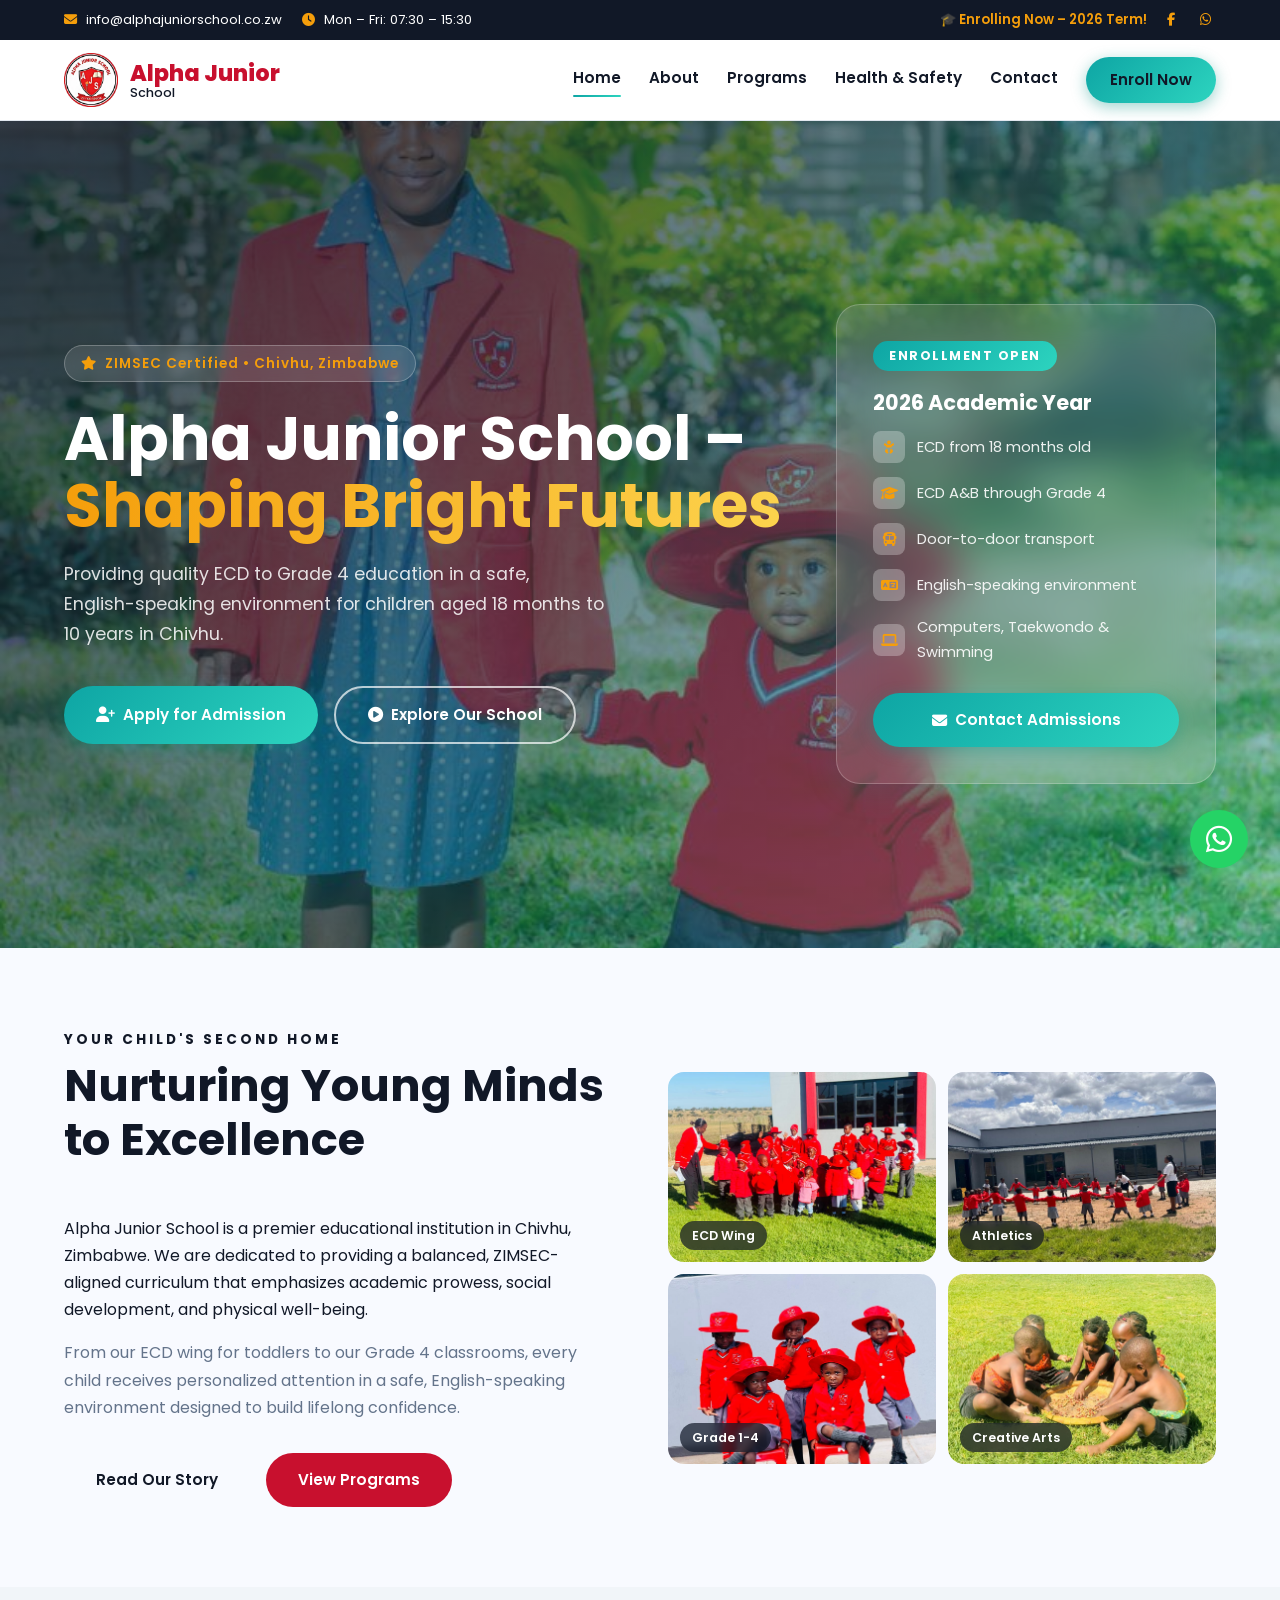
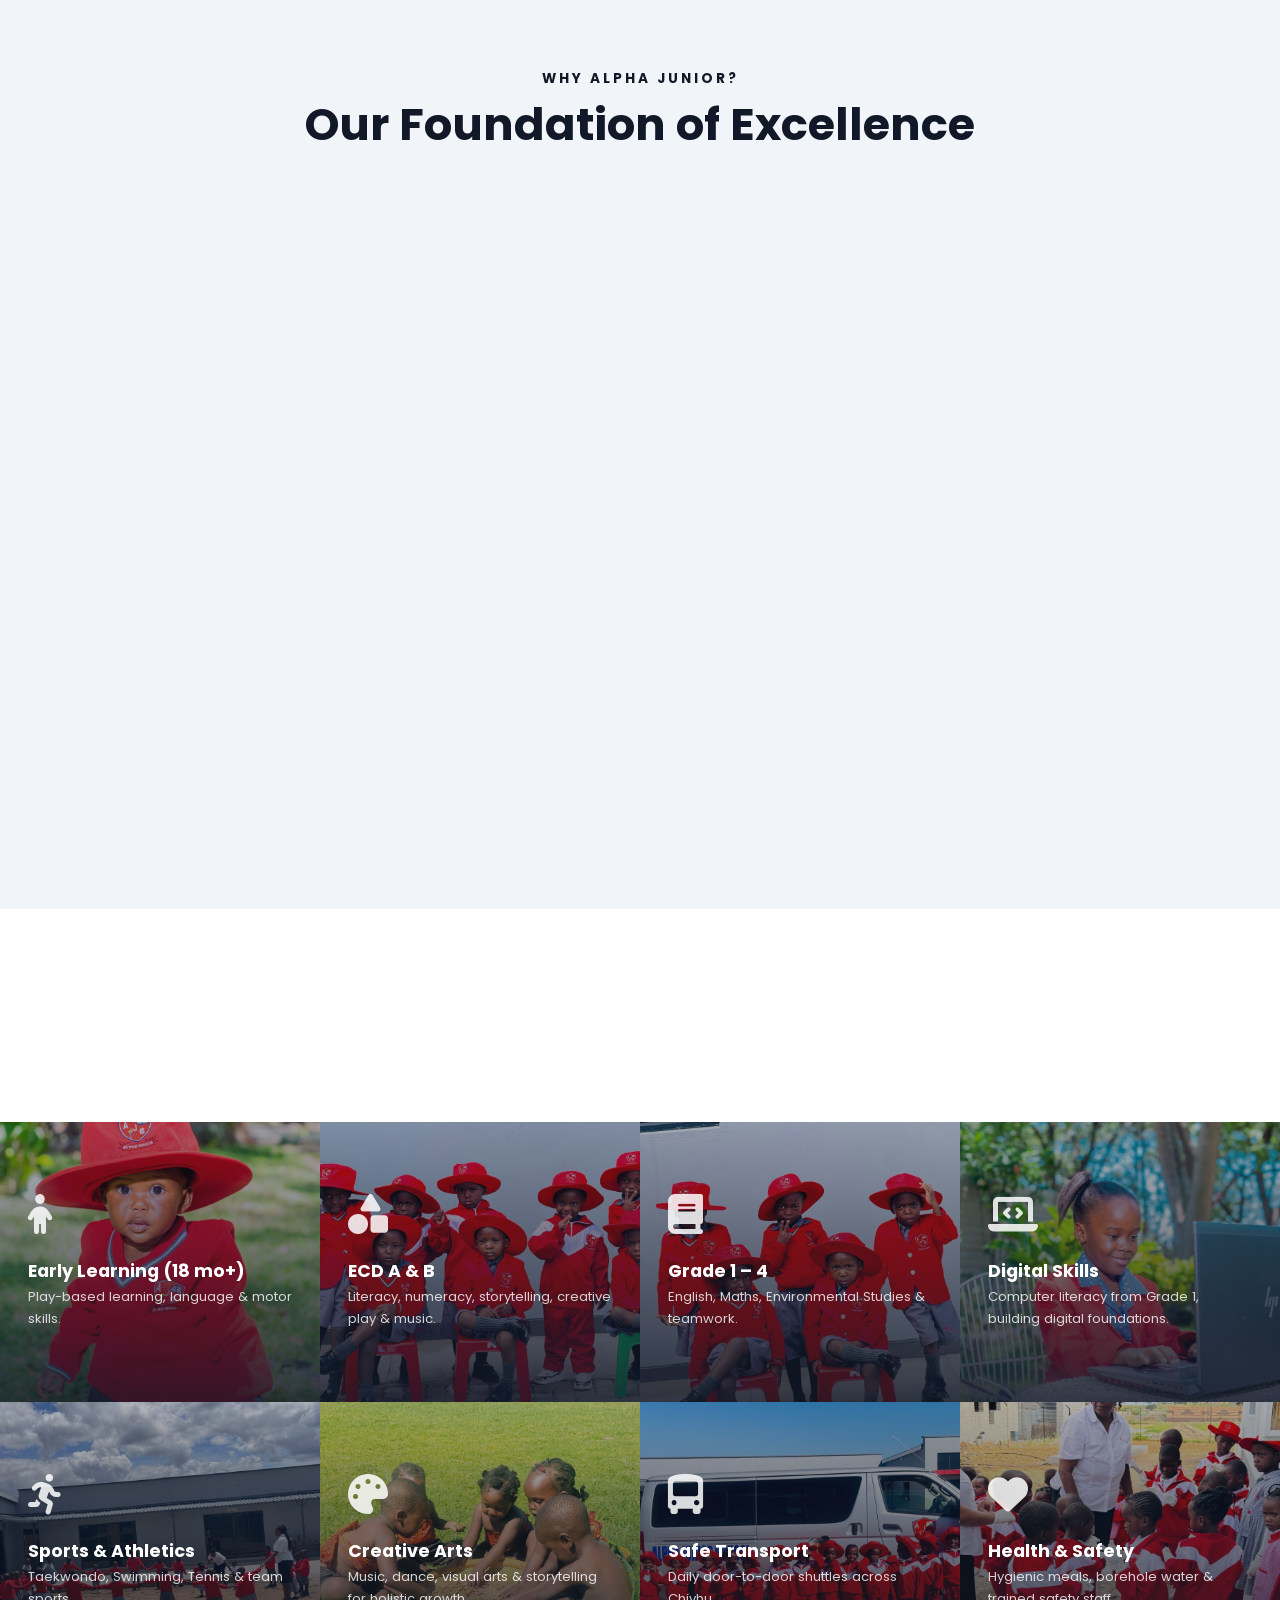
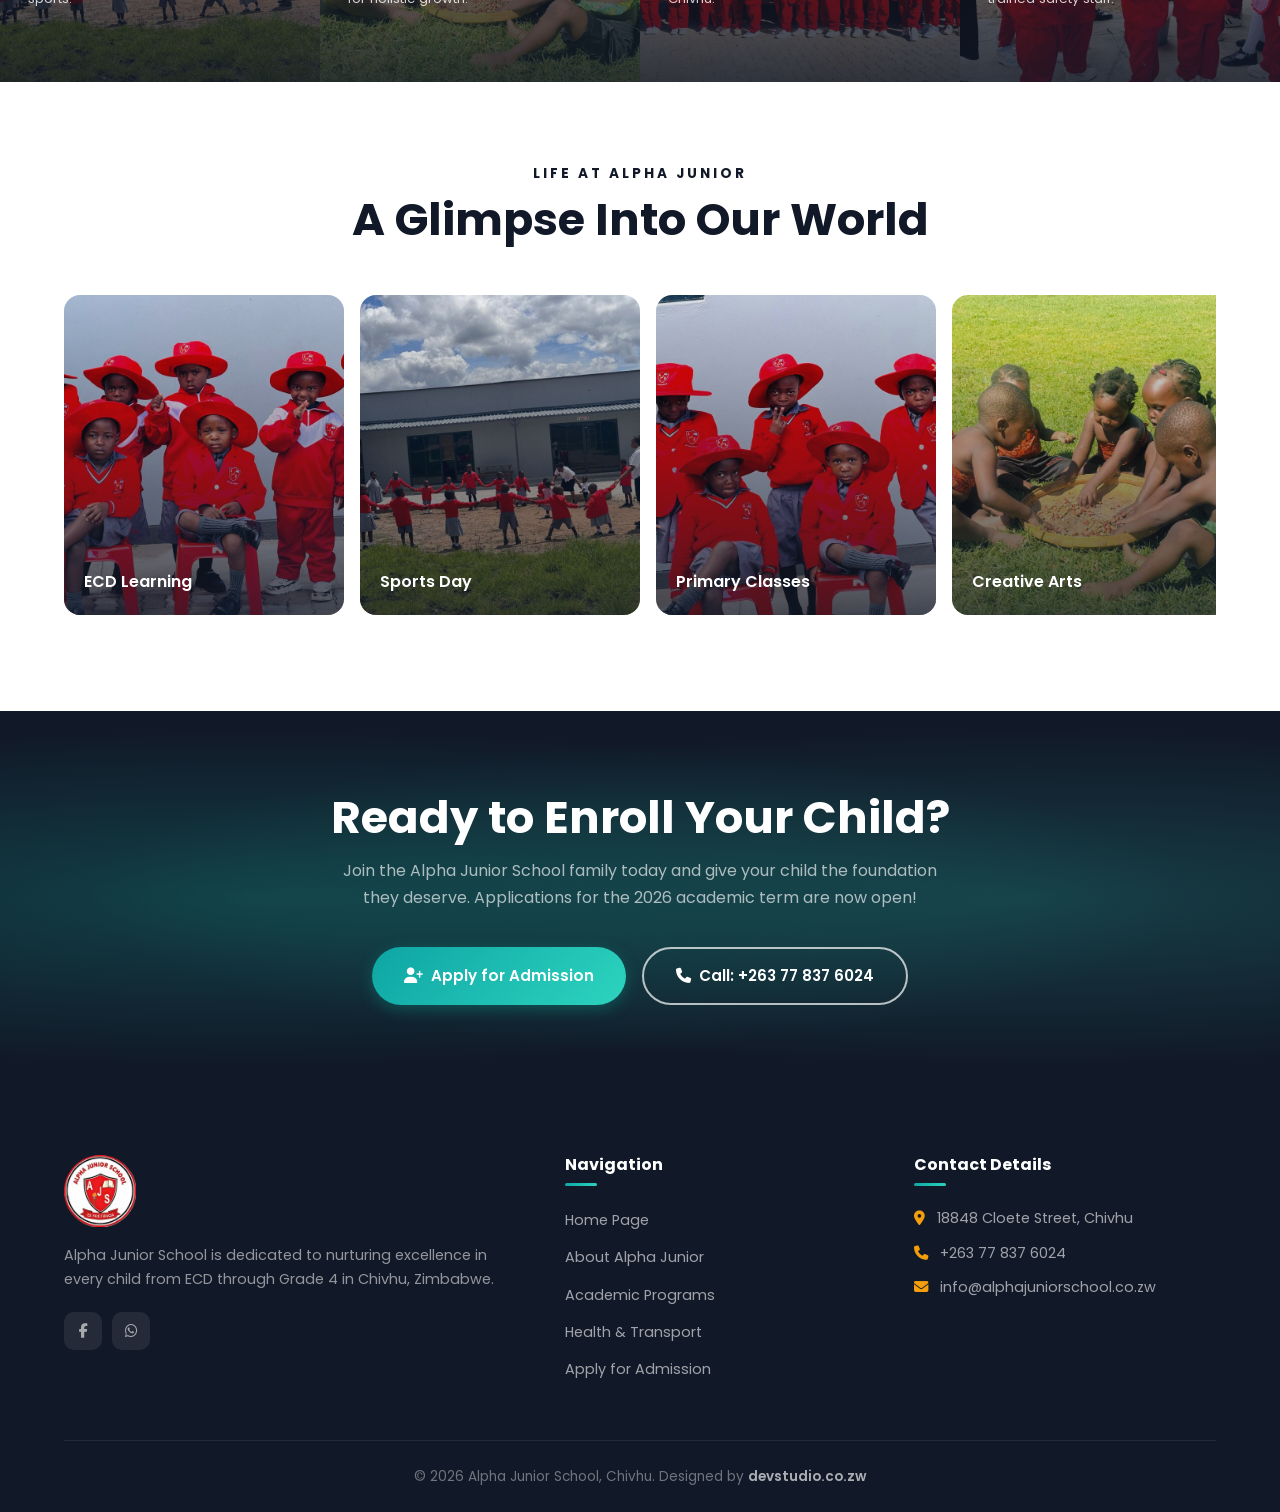
==== commit a8641e65: "Add files via upload" ====
--- a/index.html
+++ b/index.html
@@ -1,468 +1,484 @@
-<!DOCTYPE html>
-<html lang="en">
-
-<head>
-    <meta charset="UTF-8">
-    <meta name="viewport" content="width=device-width, initial-scale=1.0">
-    <!-- SEO Rule: Title between 50-60 characters -->
-    <title>Alpha Junior School | Top Primary & ECD Education in Chivhu</title>
-    <!-- SEO Rule: Meta Description between 150-160 characters -->
-    <meta name="description"
-        content="Alpha Junior School in Chivhu offers elite ECD to Grade 4 education. Discover our safe, nurturing environment and affordable, high-quality learning today.">
-
-    <!-- Canonical & Open Graph -->
-    <link rel="canonical" href="https://alphajuniorschool.co.zw/">
-    <meta property="og:title" content="Alpha Junior School | Quality ECD & Primary Education in Chivhu">
-    <meta property="og:description" content="Nurturing young minds from ECD to Grade 4 in Chivhu, Zimbabwe. Safe, English-speaking, ZIMSEC-aligned.">
-    <meta property="og:url" content="https://alphajuniorschool.co.zw/">
-    <meta property="og:type" content="website">
-
-    <!-- Favicon -->
-    <link rel="icon" type="image/png" href="assets/img/logo.png">
-    <link rel="manifest" href="manifest.json">
-
-    <!-- Google Fonts: Poppins -->
-    <link rel="preconnect" href="https://fonts.googleapis.com">
-    <link rel="preconnect" href="https://fonts.gstatic.com" crossorigin>
-    <link href="https://fonts.googleapis.com/css2?family=Poppins:ital,wght@0,300;0,400;0,500;0,600;0,700;0,800;1,400&display=swap" rel="stylesheet">
-
-    <!-- FontAwesome for Icons -->
-    <link rel="stylesheet" href="https://cdnjs.cloudflare.com/ajax/libs/font-awesome/6.4.0/css/all.min.css">
-
-    <!-- Custom Stylesheet -->
-    <link rel="stylesheet" href="assets/css/style.css">
-
-    <!-- JSON-LD Structured Data for SEO -->
-    <script type="application/ld+json">
-    {
-      "@context": "https://schema.org",
-      "@type": "EducationalOrganization",
-      "name": "Alpha Junior School",
-      "description": "Alpha Junior School in Chivhu provides high-quality preschool and primary education from ECD A to Grade 4.",
-      "url": "https://alphajuniorschool.co.zw",
-      "logo": "https://alphajuniorschool.co.zw/assets/img/logo.png",
-      "address": {
-        "@type": "PostalAddress",
-        "streetAddress": "18848 Cloete Street",
-        "addressLocality": "Chivhu",
-        "addressRegion": "Mashonaland East",
-        "addressCountry": "ZW"
-      },
-      "telephone": "+263778376024",
-      "email": "merggielonely@gmail.com",
-      "sameAs": [
-        "https://www.facebook.com/AlphaJuniorSchool"
-      ]
-    }
-    </script>
-</head>
-
-<body>
-
-    <!-- ===== HEADER ===== -->
-    <header>
-        <!-- Top Bar with Contact Info -->
-        <div class="top-bar">
-            <div class="container">
-                <div class="top-bar-info">
-                    <span><i class="fas fa-envelope"></i> merggielonely@gmail.com</span>
-                    <span><i class="fas fa-clock"></i> Mon – Fri: 07:30 – 15:30</span>
-                </div>
-                <div class="top-bar-social">
-                    <span style="color: var(--grid-amber); font-weight: 600;">🎓 Enrolling Now – 2026 Term!</span>
-                    <a href="https://www.facebook.com/AlphaJuniorSchoolChivhu" target="_blank" rel="noopener" aria-label="Follow Alpha Junior School on Facebook"><i class="fab fa-facebook-f"></i></a>
-                    <a href="https://wa.me/263778376024" target="_blank" rel="noopener" aria-label="Chat on WhatsApp"><i class="fab fa-whatsapp"></i></a>
-                </div>
-            </div>
-        </div>
-
-        <!-- Main Navigation Bar -->
-        <div class="header" id="main-header">
-            <div class="container nav-container">
-                <a href="index.html" class="logo" aria-label="Alpha Junior School Home">
-                    <img src="assets/img/logo.png" alt="Alpha Junior School Official Logo">
-                    <div class="logo-text">
-                        <span>Alpha Junior</span>
-                        <span>School</span>
-                    </div>
-                </a>
-
-                <nav class="nav-links" id="nav-links" aria-label="Primary Navigation">
-                    <a href="index.html" class="active">Home</a>
-                    <a href="about.html">About</a>
-                    <a href="programs.html">Programs</a>
-                    <a href="safety.html">Health & Safety</a>
-                    <a href="contact.html">Contact</a>
-                    <a href="contact.html" class="btn btn-primary" style="padding: 10px 24px;">Enroll Now</a>
-                </nav>
-
-                <button class="mobile-menu-btn" id="mobile-menu-btn" aria-label="Open mobile navigation menu" aria-expanded="false">
-                    <i class="fas fa-bars"></i>
-                </button>
-            </div>
-        </div>
-    </header>
-
-    <main>
-        <!-- ===== SECTION 1: HERO BANNER ===== -->
-        <section class="hero" style="background-image: url('assets/img/hero-bg.jpg');" aria-label="Hero Banner">
-            <div class="hero-inner">
-                <div class="container">
-                    <div class="hero-split">
-                        <!-- Left: Text Content -->
-                        <div class="hero-text">
-                            <div class="hero-badge">
-                                <i class="fas fa-star"></i>
-                                ZIMSEC Certified &bull; Chivhu, Zimbabwe
-                            </div>
-                            <!-- SEO Rule: Exactly ONE H1 tag per page -->
-                            <h1>Alpha Junior School – <span class="text-gradient" style="-webkit-text-fill-color: transparent; background: linear-gradient(90deg, #F59E0B, #FCD34D); background-clip: text; -webkit-background-clip: text;">Shaping Bright Futures</span></h1>
-                            <p>Providing quality ECD to Grade 4 education in a safe, English-speaking environment for children aged 18 months to 10 years in Chivhu.</p>
-                            <div class="hero-btns">
-                                <a href="contact.html" class="btn btn-primary"><i class="fas fa-user-plus"></i> Apply for Admission</a>
-                                <a href="about.html" class="btn btn-outline-white"><i class="fas fa-play-circle"></i> Explore Our School</a>
-                            </div>
-                        </div>
-
-                        <!-- Right: Glassmorphism Enrollment Card -->
-                        <div class="hero-card-wrap">
-                            <div class="glass-card">
-                                <span class="card-badge">Enrollment Open</span>
-                                <h3>2026 Academic Year</h3>
-                                <div class="stat-list">
-                                    <div class="stat-item">
-                                        <div style="width:32px;height:32px;background:rgba(255,255,255,0.15);border-radius:8px;display:flex;align-items:center;justify-content:center;flex-shrink:0;">
-                                            <i class="fas fa-baby" style="color:var(--grid-amber);font-size:0.85rem;"></i>
-                                        </div>
-                                        <span>ECD from 18 months old</span>
-                                    </div>
-                                    <div class="stat-item">
-                                        <div style="width:32px;height:32px;background:rgba(255,255,255,0.15);border-radius:8px;display:flex;align-items:center;justify-content:center;flex-shrink:0;">
-                                            <i class="fas fa-graduation-cap" style="color:var(--grid-amber);font-size:0.85rem;"></i>
-                                        </div>
-                                        <span>ECD A&amp;B through Grade 4</span>
-                                    </div>
-                                    <div class="stat-item">
-                                        <div style="width:32px;height:32px;background:rgba(255,255,255,0.15);border-radius:8px;display:flex;align-items:center;justify-content:center;flex-shrink:0;">
-                                            <i class="fas fa-bus" style="color:var(--grid-amber);font-size:0.85rem;"></i>
-                                        </div>
-                                        <span>Door-to-door transport</span>
-                                    </div>
-                                    <div class="stat-item">
-                                        <div style="width:32px;height:32px;background:rgba(255,255,255,0.15);border-radius:8px;display:flex;align-items:center;justify-content:center;flex-shrink:0;">
-                                            <i class="fas fa-language" style="color:var(--grid-amber);font-size:0.85rem;"></i>
-                                        </div>
-                                        <span>English-speaking environment</span>
-                                    </div>
-                                    <div class="stat-item">
-                                        <div style="width:32px;height:32px;background:rgba(255,255,255,0.15);border-radius:8px;display:flex;align-items:center;justify-content:center;flex-shrink:0;">
-                                            <i class="fas fa-laptop" style="color:var(--grid-amber);font-size:0.85rem;"></i>
-                                        </div>
-                                        <span>Computers, Taekwondo &amp; Swimming</span>
-                                    </div>
-                                </div>
-                                <a href="contact.html" class="btn btn-primary" style="width:100%;justify-content:center;">
-                                    <i class="fas fa-envelope"></i> Contact Admissions
-                                </a>
-                            </div>
-                        </div>
-                    </div>
-                </div>
-            </div>
-        </section>
-
-        <!-- ===== SECTION 2: WELCOME & OVERVIEW ===== -->
-        <section class="section-padding welcome-section" aria-label="Welcome to Alpha Junior School">
-            <div class="container">
-                <div class="split-grid">
-                    <!-- Text Column -->
-                    <article class="animate-on-scroll fade-right">
-                        <div class="section-title" style="text-align: left;">
-                            <span class="overline">Your Child's Second Home</span>
-                            <h2>Nurturing Young Minds to Excellence</h2>
-                        </div>
-                        <p>Alpha Junior School is a premier educational institution in Chivhu, Zimbabwe. We are dedicated to providing a balanced, ZIMSEC-aligned curriculum that emphasizes academic prowess, social development, and physical well-being.</p>
-                        <p style="margin-top: 16px; margin-bottom: 32px; color: var(--text-muted);">From our ECD wing for toddlers to our Grade 4 classrooms, every child receives personalized attention in a safe, English-speaking environment designed to build lifelong confidence.</p>
-                        <div style="display: flex; gap: 16px; flex-wrap: wrap;">
-                            <a href="about.html" class="btn btn-outline">Read Our Story</a>
-                            <a href="programs.html" class="btn btn-red">View Programs</a>
-                        </div>
-                    </article>
-
-                    <!-- Photo Mosaic Column -->
-                    <div class="photo-mosaic animate-on-scroll fade-left">
-                        <div class="photo-card">
-                            <img src="assets/img/18-months-to-24-months-students-with-a teacher.jpg" alt="Toddlers playing and learning in the Early Childhood Development class at Alpha Junior School">
-                            <span class="img-label">ECD Wing</span>
-                        </div>
-                        <div class="photo-card">
-                            <img src="assets/img/sports.jpg" alt="Primary school children participating in outdoor sports activities">
-                            <span class="img-label">Athletics</span>
-                        </div>
-                        <div class="photo-card">
-                            <img src="assets/img/grade-1-4.jpg" alt="Students studying in a bright Grade 4 classroom at Alpha Junior School">
-                            <span class="img-label">Grade 1-4</span>
-                        </div>
-                        <div class="photo-card">
-                            <img src="assets/img/creative-arts.jpg" alt="Students showcasing paintings in our creative arts department">
-                            <span class="img-label">Creative Arts</span>
-                        </div>
-                    </div>
-                </div>
-            </div>
-        </section>
-
-        <!-- ===== SECTION 3: BENTO BOX KEY SELLING POINTS ===== -->
-        <section class="section-padding" style="background: var(--bg-section);" aria-label="Why Choose Alpha Junior School">
-            <div class="container">
-                <div class="section-title animate-on-scroll fade-up">
-                    <span class="overline">Why Alpha Junior?</span>
-                    <h2>Our Foundation of Excellence</h2>
-                </div>
-                <!-- Bento Grid Layout -->
-                <div class="bento-grid animate-on-scroll fade-up">
-                    <!-- Featured tile: Transport (large) -->
-                    <div class="bento-item featured">
-                        <div class="bento-icon"><i class="fas fa-bus"></i></div>
-                        <h3>Door-to-Door Transport</h3>
-                        <p>Safe, reliable daily shuttle service across Chivhu. Our vetted drivers bring your child directly to your door.</p>
-                        <a href="safety.html" style="color: var(--grid-amber); font-weight: 700; font-size: 0.88rem; margin-top: 8px; display: inline-flex; align-items: center; gap: 6px;">Check Transport Routes <i class="fas fa-arrow-right"></i></a>
-                    </div>
-                    <!-- Regular tiles -->
-                    <div class="bento-item animate-on-scroll fade-up">
-                        <div class="bento-icon" style="background: rgba(250,204,21,0.12); color: #D97706;"><i class="fas fa-language"></i></div>
-                        <h3>English-Speaking</h3>
-                        <p>Full English-medium instruction builds reading, writing, and speaking confidence from early childhood.</p>
-                    </div>
-                    <div class="bento-item animate-on-scroll fade-up">
-                        <div class="bento-icon" style="background: rgba(16,185,129,0.12); color: #059669;"><i class="fas fa-book-open"></i></div>
-                        <h3>ZIMSEC Curriculum</h3>
-                        <p>Our structured curriculum fully aligns with Zimbabwe national standards, preparing learners for examinations.</p>
-                    </div>
-                    <div class="bento-item animate-on-scroll fade-up">
-                        <div class="bento-icon" style="background: rgba(79,70,229,0.12); color: var(--accent-indigo);"><i class="fas fa-users"></i></div>
-                        <h3>Small Class Sizes</h3>
-                        <p>Low student-to-teacher ratios guarantee that every child receives personal attention and guidance.</p>
-                    </div>
-                    <div class="bento-item animate-on-scroll fade-up">
-                        <div class="bento-icon" style="background: rgba(200,16,46,0.12); color: var(--primary-red);"><i class="fas fa-shield-alt"></i></div>
-                        <h3>Safe & Secure Campus</h3>
-                        <p>A fully supervised, hygienic, and physically secure environment with trained safety staff on site.</p>
-                    </div>
-                    <div class="bento-item animate-on-scroll fade-up">
-                        <div class="bento-icon" style="background: rgba(6,182,212,0.12); color: #0891B2;"><i class="fas fa-running"></i></div>
-                        <h3>Extracurricular Activities</h3>
-                        <p>Computers, Taekwondo, Swimming, and Tennis for holistic physical and digital skills development.</p>
-                    </div>
-                </div>
-            </div>
-        </section>
-
-        <!-- ===== SECTION 4: PROGRAMS MOSAIC GRID ===== -->
-        <section aria-label="Academic Programs Overview" style="overflow: hidden;">
-            <div class="section-title animate-on-scroll fade-up" style="padding-top: var(--space-10);">
-                <span class="overline">From Playgroup to Grade 4</span>
-                <h2>Explore Our Academic Journey</h2>
-            </div>
-            <div class="programs-mosaic">
-                <div class="mosaic-item mosaic-bg-img" style="background-image: url('assets/img/ece.jpg');">
-                    <div class="mi-overlay"></div>
-                    <div class="mi-content">
-                        <div class="mi-icon"><i class="fas fa-child"></i></div>
-                        <h3>Early Learning (18 mo+)</h3>
-                        <p>Play-based learning, language & motor skills.</p>
-                        <a href="programs.html" class="mi-link"><i class="fas fa-arrow-right"></i> Explore</a>
-                    </div>
-                </div>
-
-                <div class="mosaic-item mi-bg-indigo">
-                    <div class="mi-overlay"></div>
-                    <div class="mi-content">
-                        <div class="mi-icon"><i class="fas fa-shapes"></i></div>
-                        <h3>ECD A & B</h3>
-                        <p>Literacy, numeracy, storytelling, creative play & music.</p>
-                        <a href="programs.html" class="mi-link"><i class="fas fa-arrow-right"></i> Explore</a>
-                    </div>
-                </div>
-
-                <div class="mosaic-item mosaic-bg-img" style="background-image: url('assets/img/primary.jpg');">
-                    <div class="mi-overlay"></div>
-                    <div class="mi-content">
-                        <div class="mi-icon"><i class="fas fa-book"></i></div>
-                        <h3>Grade 1 – 4</h3>
-                        <p>English, Maths, Environmental Studies & teamwork.</p>
-                        <a href="programs.html" class="mi-link"><i class="fas fa-arrow-right"></i> Explore</a>
-                    </div>
-                </div>
-
-                <div class="mosaic-item mi-bg-amber">
-                    <div class="mi-overlay"></div>
-                    <div class="mi-content">
-                        <div class="mi-icon"><i class="fas fa-laptop-code"></i></div>
-                        <h3>Digital Skills</h3>
-                        <p>Computer literacy from Grade 1, building digital foundations.</p>
-                        <a href="programs.html" class="mi-link"><i class="fas fa-arrow-right"></i> Explore</a>
-                    </div>
-                </div>
-
-                <div class="mosaic-item mosaic-bg-img" style="background-image: url('assets/img/sports.jpg');">
-                    <div class="mi-overlay"></div>
-                    <div class="mi-content">
-                        <div class="mi-icon"><i class="fas fa-running"></i></div>
-                        <h3>Sports & Athletics</h3>
-                        <p>Taekwondo, Swimming, Tennis & team sports.</p>
-                        <a href="programs.html" class="mi-link"><i class="fas fa-arrow-right"></i> Explore</a>
-                    </div>
-                </div>
-
-                <div class="mosaic-item mi-bg-teal">
-                    <div class="mi-overlay"></div>
-                    <div class="mi-content">
-                        <div class="mi-icon"><i class="fas fa-palette"></i></div>
-                        <h3>Creative Arts</h3>
-                        <p>Music, dance, visual arts & storytelling for holistic growth.</p>
-                        <a href="programs.html" class="mi-link"><i class="fas fa-arrow-right"></i> Explore</a>
-                    </div>
-                </div>
-
-                <div class="mosaic-item mi-bg-red">
-                    <div class="mi-overlay"></div>
-                    <div class="mi-content">
-                        <div class="mi-icon"><i class="fas fa-bus-alt"></i></div>
-                        <h3>Safe Transport</h3>
-                        <p>Daily door-to-door shuttles across Chivhu.</p>
-                        <a href="safety.html" class="mi-link"><i class="fas fa-arrow-right"></i> Learn More</a>
-                    </div>
-                </div>
-
-                <div class="mosaic-item mosaic-bg-img" style="background-image: url('assets/img/grid-4.jpg');">
-                    <div class="mi-overlay"></div>
-                    <div class="mi-content">
-                        <div class="mi-icon"><i class="fas fa-heart"></i></div>
-                        <h3>Health & Safety</h3>
-                        <p>Hygienic meals, borehole water & trained safety staff.</p>
-                        <a href="safety.html" class="mi-link"><i class="fas fa-arrow-right"></i> Learn More</a>
-                    </div>
-                </div>
-            </div>
-        </section>
-
-        <!-- ===== SECTION 5: HOME GALLERY SNIPPET ===== -->
-        <section class="section-padding" aria-label="School Activity Gallery">
-            <div class="container">
-                <div class="section-title animate-on-scroll fade-up">
-                    <span class="overline">Life at Alpha Junior</span>
-                    <h2>A Glimpse Into Our World</h2>
-                </div>
-                <div class="gallery-scroll-wrap animate-on-scroll fade-up">
-                    <div class="gallery-card grainy-overlay">
-                        <img src="assets/img/ecda-b-students.jpg" alt="ECD students engaged in play-based learning activities">
-                        <div class="overlay"></div>
-                        <span class="caption">ECD Learning</span>
-                    </div>
-                    <div class="gallery-card grainy-overlay">
-                        <img src="assets/img/sports.jpg" alt="Students participating in outdoor sports day at Alpha Junior School">
-                        <div class="overlay"></div>
-                        <span class="caption">Sports Day</span>
-                    </div>
-                    <div class="gallery-card grainy-overlay">
-                        <img src="assets/img/grade-1-4.jpg" alt="Grade 4 students in a modern, bright classroom">
-                        <div class="overlay"></div>
-                        <span class="caption">Primary Classes</span>
-                    </div>
-                    <div class="gallery-card grainy-overlay">
-                        <img src="assets/img/creative-arts.jpg" alt="Students displaying creative artwork at the school art exhibition">
-                        <div class="overlay"></div>
-                        <span class="caption">Creative Arts</span>
-                    </div>
-                    <div class="gallery-card grainy-overlay">
-                        <img src="assets/img/students-outside.jpg" alt="Alpha Junior School campus and facilities">
-                        <div class="overlay"></div>
-                        <span class="caption">Our Campus</span>
-                    </div>
-                    <div class="gallery-card grainy-overlay">
-                        <img src="assets/img/ourtransport1.jpg" alt="School transport vehicle ready for student pickup">
-                        <div class="overlay"></div>
-                        <span class="caption">School Transport</span>
-                    </div>
-                </div>
-            </div>
-        </section>
-
-        <!-- ===== SECTION 6: CALL TO ACTION ===== -->
-        <section class="cta-banner" aria-label="Enrollment Call to Action">
-            <div class="container animate-on-scroll fade-up">
-                <h2>Ready to Enroll Your Child?</h2>
-                <p>Join the Alpha Junior School family today and give your child the foundation they deserve. Applications for the 2026 academic term are now open!</p>
-                <div style="display: flex; gap: 16px; justify-content: center; flex-wrap: wrap;">
-                    <a href="contact.html" class="btn btn-primary"><i class="fas fa-user-plus"></i> Apply for Admission</a>
-                    <a href="tel:+263778376024" class="btn btn-outline-white"><i class="fas fa-phone"></i> Call: +263 77 837 6024</a>
-                </div>
-            </div>
-        </section>
-    </main>
-
-    <!-- ===== FOOTER ===== -->
-    <footer class="footer">
-        <div class="container">
-            <div class="footer-grid">
-                <!-- Brand Column -->
-                <div class="footer-col">
-                    <img src="assets/img/logo.png" alt="Alpha Junior School Small Logo" style="width: 72px; margin-bottom: 16px; border-radius: 8px;">
-                    <p>Alpha Junior School is dedicated to nurturing excellence in every child from ECD through Grade 4 in Chivhu, Zimbabwe.</p>
-                    <div class="footer-social">
-                        <a href="https://www.facebook.com/AlphaJuniorSchoolChivhu" target="_blank" aria-label="Facebook"><i class="fab fa-facebook-f"></i></a>
-                        <a href="https://wa.me/263778376024" target="_blank" aria-label="WhatsApp"><i class="fab fa-whatsapp"></i></a>
-                    </div>
-                </div>
-
-                <!-- Navigation Column -->
-                <nav class="footer-col" aria-label="Footer Navigation">
-                    <h4>Navigation</h4>
-                    <ul>
-                        <li><a href="index.html">Home Page</a></li>
-                        <li><a href="about.html">About Alpha Junior</a></li>
-                        <li><a href="programs.html">Academic Programs</a></li>
-                        <li><a href="safety.html">Health &amp; Transport</a></li>
-                        <li><a href="contact.html">Apply for Admission</a></li>
-                    </ul>
-                </nav>
-
-                <!-- Contact Column -->
-                <div class="footer-col">
-                    <h4>Contact Details</h4>
-                    <ul>
-                        <li style="color:rgba(255,255,255,0.6); font-size:0.9rem; margin-bottom:10px;">
-                            <i class="fas fa-map-marker-alt" style="color:var(--grid-amber); margin-right:8px;"></i>
-                            18848 Cloete Street, Chivhu
-                        </li>
-                        <li style="color:rgba(255,255,255,0.6); font-size:0.9rem; margin-bottom:10px;">
-                            <i class="fas fa-phone" style="color:var(--grid-amber); margin-right:8px;"></i>
-                            <a href="tel:+263778376024" style="color:rgba(255,255,255,0.6);">+263 77 837 6024</a>
-                        </li>
-                        <li style="color:rgba(255,255,255,0.6); font-size:0.9rem;">
-                            <i class="fas fa-envelope" style="color:var(--grid-amber); margin-right:8px;"></i>
-                            <a href="mailto:merggielonely@gmail.com" style="color:rgba(255,255,255,0.6);">merggielonely@gmail.com</a>
-                        </li>
-                    </ul>
-                </div>
-            </div>
-
-            <!-- Attribution -->
-            <div class="footer-bottom">
-                <p>&copy; 2026 Alpha Junior School, Chivhu. Designed by <a href="https://devstudio.co.zw" target="_blank" rel="nofollow">devstudio.co.zw</a></p>
-            </div>
-        </div>
-    </footer>
-
-    <!-- WhatsApp Floating Pulse Button -->
-    <a href="https://wa.me/263778376024" class="whatsapp-float" target="_blank" rel="noopener noreferrer"
-        aria-label="Chat with Alpha Junior School on WhatsApp">
-        <i class="fab fa-whatsapp"></i>
-    </a>
-
-    <!-- Scripts -->
-    <script src="assets/js/main.js"></script>
-</body>
-
-</html>
+<!DOCTYPE html>
+<html lang="en">
+
+<head>
+    <meta charset="UTF-8">
+    <meta name="viewport" content="width=device-width, initial-scale=1.0">
+    <title>Alpha Junior School | Top Primary & ECD Education in Chivhu</title>
+    <meta name="description" content="Alpha Junior School in Chivhu offers elite ECD to Grade 4 education. Discover our safe, nurturing environment and affordable, high-quality learning today.">
+
+    <!-- Canonical & Open Graph -->
+    <link rel="canonical" href="https://alphajuniorschool.co.zw/">
+    <meta property="og:title" content="Alpha Junior School | Quality ECD & Primary Education in Chivhu">
+    <meta property="og:description" content="Nurturing young minds from ECD to Grade 4 in Chivhu, Zimbabwe. Safe, English-speaking, ZIMSEC-aligned.">
+    <meta property="og:url" content="https://alphajuniorschool.co.zw/">
+    <meta property="og:type" content="website">
+    <meta property="og:image" content="https://alphajuniorschool.co.zw/assets/img/hero-bg.jpg">
+    <meta property="og:image:width" content="1200">
+    <meta property="og:image:height" content="630">
+    <meta property="og:site_name" content="Alpha Junior School">
+
+    <!-- Twitter Card -->
+    <meta name="twitter:card" content="summary_large_image">
+    <meta name="twitter:title" content="Alpha Junior School | Quality ECD & Primary Education in Chivhu">
+    <meta name="twitter:description" content="Nurturing young minds from ECD to Grade 4 in Chivhu, Zimbabwe. Safe, English-speaking, ZIMSEC-aligned.">
+    <meta name="twitter:image" content="https://alphajuniorschool.co.zw/assets/img/hero-bg.jpg">
+
+    <!-- Favicon -->
+    <link rel="icon" type="image/png" href="assets/img/logo.png">
+    <link rel="manifest" href="manifest.json">
+
+    <!-- Preload critical assets -->
+    <link rel="preload" as="image" href="assets/img/hero-bg.jpg">
+
+    <!-- Google Fonts: Non-render-blocking -->
+    <link rel="preconnect" href="https://fonts.googleapis.com">
+    <link rel="preconnect" href="https://fonts.gstatic.com" crossorigin>
+    <link rel="stylesheet" href="https://fonts.googleapis.com/css2?family=Poppins:ital,wght@0,300;0,400;0,500;0,600;0,700;0,800;1,400&display=swap" media="print" onload="this.media='all'">
+    <noscript><link rel="stylesheet" href="https://fonts.googleapis.com/css2?family=Poppins:ital,wght@0,300;0,400;0,500;0,600;0,700;0,800;1,400&display=swap"></noscript>
+
+    <!-- FontAwesome: Non-render-blocking -->
+    <link rel="stylesheet" href="https://cdnjs.cloudflare.com/ajax/libs/font-awesome/6.4.0/css/all.min.css" media="print" onload="this.media='all'">
+    <noscript><link rel="stylesheet" href="https://cdnjs.cloudflare.com/ajax/libs/font-awesome/6.4.0/css/all.min.css"></noscript>
+
+    <!-- Custom Stylesheet -->
+    <link rel="stylesheet" href="assets/css/style.css">
+
+    <!-- JSON-LD Structured Data -->
+    <script type="application/ld+json">
+    {
+      "@context": "https://schema.org",
+      "@type": "EducationalOrganization",
+      "name": "Alpha Junior School",
+      "description": "Alpha Junior School in Chivhu provides high-quality preschool and primary education from ECD A to Grade 4.",
+      "url": "https://alphajuniorschool.co.zw",
+      "logo": "https://alphajuniorschool.co.zw/assets/img/logo.png",
+      "address": {
+        "@type": "PostalAddress",
+        "streetAddress": "18848 Cloete Street",
+        "addressLocality": "Chivhu",
+        "addressRegion": "Mashonaland East",
+        "addressCountry": "ZW"
+      },
+      "geo": {
+        "@type": "GeoCoordinates",
+        "latitude": -19.023448,
+        "longitude": 31.006432
+      },
+      "telephone": "+263778376024",
+      "openingHours": ["Mo-Fr 07:30-15:30", "Sa 09:00-12:00"],
+      "sameAs": [
+        "https://www.facebook.com/AlphaJuniorSchoolChivhu"
+      ]
+    }
+    </script>
+</head>
+
+<body>
+
+    <!-- ===== HEADER ===== -->
+    <header>
+        <div class="top-bar">
+            <div class="container">
+                <div class="top-bar-info">
+                    <span><i class="fas fa-envelope"></i> info@alphajuniorschool.co.zw</span>
+                    <span><i class="fas fa-clock"></i> Mon – Fri: 07:30 – 15:30</span>
+                </div>
+                <div class="top-bar-social">
+                    <span style="color: var(--grid-amber); font-weight: 600;">🎓 Enrolling Now – 2026 Term!</span>
+                    <a href="https://www.facebook.com/AlphaJuniorSchoolChivhu" target="_blank" rel="noopener" aria-label="Follow Alpha Junior School on Facebook"><i class="fab fa-facebook-f"></i></a>
+                    <a href="https://wa.me/263778376024" target="_blank" rel="noopener" aria-label="Chat on WhatsApp"><i class="fab fa-whatsapp"></i></a>
+                </div>
+            </div>
+        </div>
+
+        <div class="header" id="main-header">
+            <div class="container nav-container">
+                <a href="index.html" class="logo" aria-label="Alpha Junior School Home">
+                    <img src="assets/img/logo.png" alt="Alpha Junior School Official Logo" width="48" height="48">
+                    <div class="logo-text">
+                        <span>Alpha Junior</span>
+                        <span>School</span>
+                    </div>
+                </a>
+
+                <nav class="nav-links" id="nav-links" aria-label="Primary Navigation">
+                    <a href="index.html" class="active">Home</a>
+                    <a href="about.html">About</a>
+                    <a href="programs.html">Programs</a>
+                    <a href="safety.html">Health & Safety</a>
+                    <a href="contact.html">Contact</a>
+                    <a href="contact.html" class="btn btn-primary" style="padding: 10px 24px;">Enroll Now</a>
+                </nav>
+
+                <button class="mobile-menu-btn" id="mobile-menu-btn" aria-label="Open mobile navigation menu" aria-expanded="false">
+                    <i class="fas fa-bars"></i>
+                </button>
+            </div>
+        </div>
+    </header>
+
+    <noscript>
+        <style>.animate-on-scroll { opacity: 1 !important; transform: none !important; }</style>
+    </noscript>
+
+    <main>
+        <!-- ===== SECTION 1: HERO BANNER ===== -->
+        <section class="hero" style="background-image: url('assets/img/hero-bg.jpg');" aria-label="Hero Banner">
+            <div class="hero-inner">
+                <div class="container">
+                    <div class="hero-split">
+                        <!-- Left: Text Content -->
+                        <div class="hero-text">
+                            <div class="hero-badge">
+                                <i class="fas fa-star"></i>
+                                ZIMSEC Certified &bull; Chivhu, Zimbabwe
+                            </div>
+                            <h1>Alpha Junior School – <span class="text-gradient" style="-webkit-text-fill-color: transparent; background: linear-gradient(90deg, #F59E0B, #FCD34D); background-clip: text; -webkit-background-clip: text;">Shaping Bright Futures</span></h1>
+                            <p>Providing quality ECD to Grade 4 education in a safe, English-speaking environment for children aged 18 months to 10 years in Chivhu.</p>
+                            <div class="hero-btns">
+                                <a href="contact.html" class="btn btn-primary"><i class="fas fa-user-plus"></i> Apply for Admission</a>
+                                <a href="about.html" class="btn btn-outline-white"><i class="fas fa-play-circle"></i> Explore Our School</a>
+                            </div>
+                        </div>
+
+                        <!-- Right: Glassmorphism Enrollment Card -->
+                        <div class="hero-card-wrap">
+                            <div class="glass-card">
+                                <span class="card-badge">Enrollment Open</span>
+                                <h3>2026 Academic Year</h3>
+                                <div class="stat-list">
+                                    <div class="stat-item">
+                                        <div style="width:32px;height:32px;background:rgba(255,255,255,0.15);border-radius:8px;display:flex;align-items:center;justify-content:center;flex-shrink:0;">
+                                            <i class="fas fa-baby" style="color:var(--grid-amber);font-size:0.85rem;"></i>
+                                        </div>
+                                        <span>ECD from 18 months old</span>
+                                    </div>
+                                    <div class="stat-item">
+                                        <div style="width:32px;height:32px;background:rgba(255,255,255,0.15);border-radius:8px;display:flex;align-items:center;justify-content:center;flex-shrink:0;">
+                                            <i class="fas fa-graduation-cap" style="color:var(--grid-amber);font-size:0.85rem;"></i>
+                                        </div>
+                                        <span>ECD A&amp;B through Grade 4</span>
+                                    </div>
+                                    <div class="stat-item">
+                                        <div style="width:32px;height:32px;background:rgba(255,255,255,0.15);border-radius:8px;display:flex;align-items:center;justify-content:center;flex-shrink:0;">
+                                            <i class="fas fa-bus" style="color:var(--grid-amber);font-size:0.85rem;"></i>
+                                        </div>
+                                        <span>Door-to-door transport</span>
+                                    </div>
+                                    <div class="stat-item">
+                                        <div style="width:32px;height:32px;background:rgba(255,255,255,0.15);border-radius:8px;display:flex;align-items:center;justify-content:center;flex-shrink:0;">
+                                            <i class="fas fa-language" style="color:var(--grid-amber);font-size:0.85rem;"></i>
+                                        </div>
+                                        <span>English-speaking environment</span>
+                                    </div>
+                                    <div class="stat-item">
+                                        <div style="width:32px;height:32px;background:rgba(255,255,255,0.15);border-radius:8px;display:flex;align-items:center;justify-content:center;flex-shrink:0;">
+                                            <i class="fas fa-laptop" style="color:var(--grid-amber);font-size:0.85rem;"></i>
+                                        </div>
+                                        <span>Computers, Taekwondo &amp; Swimming</span>
+                                    </div>
+                                </div>
+                                <a href="contact.html" class="btn btn-primary" style="width:100%;justify-content:center;">
+                                    <i class="fas fa-envelope"></i> Contact Admissions
+                                </a>
+                            </div>
+                        </div>
+                    </div>
+                </div>
+            </div>
+        </section>
+
+        <!-- ===== SECTION 2: WELCOME & OVERVIEW ===== -->
+        <section class="section-padding welcome-section" aria-label="Welcome to Alpha Junior School">
+            <div class="container">
+                <div class="split-grid">
+                    <!-- Text Column -->
+                    <article class="animate-on-scroll fade-right">
+                        <div class="section-title" style="text-align: left;">
+                            <span class="overline">Your Child's Second Home</span>
+                            <h2>Nurturing Young Minds to Excellence</h2>
+                        </div>
+                        <p>Alpha Junior School is a premier educational institution in Chivhu, Zimbabwe. We are dedicated to providing a balanced, ZIMSEC-aligned curriculum that emphasizes academic prowess, social development, and physical well-being.</p>
+                        <p style="margin-top: 16px; margin-bottom: 32px; color: var(--text-muted);">From our ECD wing for toddlers to our Grade 4 classrooms, every child receives personalized attention in a safe, English-speaking environment designed to build lifelong confidence.</p>
+                        <div style="display: flex; gap: 16px; flex-wrap: wrap;">
+                            <a href="about.html" class="btn btn-outline">Read Our Story</a>
+                            <a href="programs.html" class="btn btn-red">View Programs</a>
+                        </div>
+                    </article>
+
+                    <!-- Photo Mosaic Column -->
+                    <div class="photo-mosaic animate-on-scroll fade-left">
+                        <div class="photo-card">
+                            <img src="assets/img/18-months-to-24-months-students-with-a teacher.jpg" alt="Toddlers aged 18 to 24 months with their ECD teacher at Alpha Junior School" width="400" height="300" loading="lazy">
+                            <span class="img-label">ECD Wing</span>
+                        </div>
+                        <div class="photo-card">
+                            <img src="assets/img/sports.jpg" alt="Primary school children participating in outdoor sports activities at Alpha Junior School" width="400" height="300" loading="lazy">
+                            <span class="img-label">Athletics</span>
+                        </div>
+                        <div class="photo-card">
+                            <img src="assets/img/grade-1-4.jpg" alt="Grade 1 to 4 students in a bright classroom at Alpha Junior School" width="400" height="300" loading="lazy">
+                            <span class="img-label">Grade 1-4</span>
+                        </div>
+                        <div class="photo-card">
+                            <img src="assets/img/creative-arts.jpg" alt="Students showcasing paintings and artwork in the creative arts department" width="400" height="300" loading="lazy">
+                            <span class="img-label">Creative Arts</span>
+                        </div>
+                    </div>
+                </div>
+            </div>
+        </section>
+
+        <!-- ===== SECTION 3: BENTO BOX KEY SELLING POINTS ===== -->
+        <section class="section-padding" style="background: var(--bg-section);" aria-label="Why Choose Alpha Junior School">
+            <div class="container">
+                <div class="section-title animate-on-scroll fade-up">
+                    <span class="overline">Why Alpha Junior?</span>
+                    <h2>Our Foundation of Excellence</h2>
+                </div>
+                <div class="bento-grid animate-on-scroll fade-up">
+                    <div class="bento-item featured">
+                        <div class="bento-icon"><i class="fas fa-bus"></i></div>
+                        <h3>Door-to-Door Transport</h3>
+                        <p>Safe, reliable daily shuttle service across Chivhu. Our vetted drivers bring your child directly to your door.</p>
+                        <a href="safety.html" style="color: var(--grid-amber); font-weight: 700; font-size: 0.88rem; margin-top: 8px; display: inline-flex; align-items: center; gap: 6px;">Check Transport Routes <i class="fas fa-arrow-right"></i></a>
+                    </div>
+                    <div class="bento-item animate-on-scroll fade-up">
+                        <div class="bento-icon" style="background: rgba(250,204,21,0.12); color: #D97706;"><i class="fas fa-language"></i></div>
+                        <h3>English-Speaking</h3>
+                        <p>Full English-medium instruction builds reading, writing, and speaking confidence from early childhood.</p>
+                    </div>
+                    <div class="bento-item animate-on-scroll fade-up">
+                        <div class="bento-icon" style="background: rgba(16,185,129,0.12); color: #059669;"><i class="fas fa-book-open"></i></div>
+                        <h3>ZIMSEC Curriculum</h3>
+                        <p>Our structured curriculum fully aligns with Zimbabwe national standards, preparing learners for examinations.</p>
+                    </div>
+                    <div class="bento-item animate-on-scroll fade-up">
+                        <div class="bento-icon" style="background: rgba(79,70,229,0.12); color: var(--accent-indigo);"><i class="fas fa-users"></i></div>
+                        <h3>Small Class Sizes</h3>
+                        <p>Low student-to-teacher ratios guarantee that every child receives personal attention and guidance.</p>
+                    </div>
+                    <div class="bento-item animate-on-scroll fade-up">
+                        <div class="bento-icon" style="background: rgba(200,16,46,0.12); color: var(--primary-red);"><i class="fas fa-shield-alt"></i></div>
+                        <h3>Safe & Secure Campus</h3>
+                        <p>A fully supervised, hygienic, and physically secure environment with trained safety staff on site.</p>
+                    </div>
+                    <div class="bento-item animate-on-scroll fade-up">
+                        <div class="bento-icon" style="background: rgba(6,182,212,0.12); color: #0891B2;"><i class="fas fa-running"></i></div>
+                        <h3>Extracurricular Activities</h3>
+                        <p>Computers, Taekwondo, Swimming, and Tennis for holistic physical and digital skills development.</p>
+                    </div>
+                </div>
+            </div>
+        </section>
+
+        <!-- ===== SECTION 4: PROGRAMS MOSAIC GRID ===== -->
+        <section aria-label="Academic Programs Overview" style="overflow: hidden;">
+            <div class="section-title animate-on-scroll fade-up" style="padding-top: var(--space-10);">
+                <span class="overline">From Playgroup to Grade 4</span>
+                <h2>Explore Our Academic Journey</h2>
+            </div>
+            <div class="programs-mosaic">
+                <!-- daycarestudent.jpg = very young child / toddler in daycare setting -->
+                <div class="mosaic-item mosaic-bg-img" style="background-image: url('assets/img/daycarestudent.jpg');">
+                    <div class="mi-overlay"></div>
+                    <div class="mi-content">
+                        <div class="mi-icon"><i class="fas fa-child"></i></div>
+                        <h3>Early Learning (18 mo+)</h3>
+                        <p>Play-based learning, language & motor skills.</p>
+                        <a href="programs.html" class="mi-link"><i class="fas fa-arrow-right"></i> Explore</a>
+                    </div>
+                </div>
+
+                <!-- ecda-b-students.jpg = ECD A & B age group students -->
+                <div class="mosaic-item mosaic-bg-img" style="background-image: url('assets/img/ecda-b-students.jpg');">
+                    <div class="mi-overlay"></div>
+                    <div class="mi-content">
+                        <div class="mi-icon"><i class="fas fa-shapes"></i></div>
+                        <h3>ECD A & B</h3>
+                        <p>Literacy, numeracy, storytelling, creative play & music.</p>
+                        <a href="programs.html" class="mi-link"><i class="fas fa-arrow-right"></i> Explore</a>
+                    </div>
+                </div>
+
+                <!-- grade-1-4.jpg = Grade 1–4 classroom students -->
+                <div class="mosaic-item mosaic-bg-img" style="background-image: url('assets/img/grade-1-4.jpg');">
+                    <div class="mi-overlay"></div>
+                    <div class="mi-content">
+                        <div class="mi-icon"><i class="fas fa-book"></i></div>
+                        <h3>Grade 1 – 4</h3>
+                        <p>English, Maths, Environmental Studies & teamwork.</p>
+                        <a href="programs.html" class="mi-link"><i class="fas fa-arrow-right"></i> Explore</a>
+                    </div>
+                </div>
+
+                <!-- students-secritary-on-a-computer.jpg = student using a computer at a desk -->
+                <div class="mosaic-item mosaic-bg-img" style="background-image: url('assets/img/students-secritary-on-a-computer.jpg');">
+                    <div class="mi-overlay"></div>
+                    <div class="mi-content">
+                        <div class="mi-icon"><i class="fas fa-laptop-code"></i></div>
+                        <h3>Digital Skills</h3>
+                        <p>Computer literacy from Grade 1, building digital foundations.</p>
+                        <a href="programs.html" class="mi-link"><i class="fas fa-arrow-right"></i> Explore</a>
+                    </div>
+                </div>
+
+                <!-- sports.jpg = students in outdoor sports -->
+                <div class="mosaic-item mosaic-bg-img" style="background-image: url('assets/img/sports.jpg');">
+                    <div class="mi-overlay"></div>
+                    <div class="mi-content">
+                        <div class="mi-icon"><i class="fas fa-running"></i></div>
+                        <h3>Sports & Athletics</h3>
+                        <p>Taekwondo, Swimming, Tennis & team sports.</p>
+                        <a href="programs.html" class="mi-link"><i class="fas fa-arrow-right"></i> Explore</a>
+                    </div>
+                </div>
+
+                <!-- creative-arts.jpg = students with artwork / creative display -->
+                <div class="mosaic-item mosaic-bg-img" style="background-image: url('assets/img/creative-arts.jpg');">
+                    <div class="mi-overlay"></div>
+                    <div class="mi-content">
+                        <div class="mi-icon"><i class="fas fa-palette"></i></div>
+                        <h3>Creative Arts</h3>
+                        <p>Music, dance, visual arts & storytelling for holistic growth.</p>
+                        <a href="programs.html" class="mi-link"><i class="fas fa-arrow-right"></i> Explore</a>
+                    </div>
+                </div>
+
+                <!-- ourtransportandstudents.jpg = school transport vehicle with students -->
+                <div class="mosaic-item mosaic-bg-img" style="background-image: url('assets/img/ourtransportandstudents.jpg');">
+                    <div class="mi-overlay"></div>
+                    <div class="mi-content">
+                        <div class="mi-icon"><i class="fas fa-bus-alt"></i></div>
+                        <h3>Safe Transport</h3>
+                        <p>Daily door-to-door shuttles across Chivhu.</p>
+                        <a href="safety.html" class="mi-link"><i class="fas fa-arrow-right"></i> Learn More</a>
+                    </div>
+                </div>
+
+                <!-- student-with-teachers-outside.jpg = student with teacher outdoors -->
+                <div class="mosaic-item mosaic-bg-img" style="background-image: url('assets/img/student-with-teachers-outside.jpg');">
+                    <div class="mi-overlay"></div>
+                    <div class="mi-content">
+                        <div class="mi-icon"><i class="fas fa-heart"></i></div>
+                        <h3>Health & Safety</h3>
+                        <p>Hygienic meals, borehole water & trained safety staff.</p>
+                        <a href="safety.html" class="mi-link"><i class="fas fa-arrow-right"></i> Learn More</a>
+                    </div>
+                </div>
+            </div>
+        </section>
+
+        <!-- ===== SECTION 5: HOME GALLERY SNIPPET ===== -->
+        <section class="section-padding" aria-label="School Activity Gallery">
+            <div class="container">
+                <div class="section-title animate-on-scroll fade-up">
+                    <span class="overline">Life at Alpha Junior</span>
+                    <h2>A Glimpse Into Our World</h2>
+                </div>
+                <div class="gallery-scroll-wrap animate-on-scroll fade-up">
+                    <div class="gallery-card grainy-overlay">
+                        <img src="assets/img/ecda-b-students.jpg" alt="ECD A and B students engaged in play-based learning activities" width="400" height="300" loading="lazy">
+                        <div class="overlay"></div>
+                        <span class="caption">ECD Learning</span>
+                    </div>
+                    <div class="gallery-card grainy-overlay">
+                        <img src="assets/img/sports.jpg" alt="Students participating in outdoor sports day at Alpha Junior School" width="400" height="300" loading="lazy">
+                        <div class="overlay"></div>
+                        <span class="caption">Sports Day</span>
+                    </div>
+                    <div class="gallery-card grainy-overlay">
+                        <img src="assets/img/grade-1-4.jpg" alt="Grade 1 to 4 students in a modern bright classroom at Alpha Junior School" width="400" height="300" loading="lazy">
+                        <div class="overlay"></div>
+                        <span class="caption">Primary Classes</span>
+                    </div>
+                    <div class="gallery-card grainy-overlay">
+                        <img src="assets/img/creative-arts.jpg" alt="Students displaying creative artwork at the school art exhibition" width="400" height="300" loading="lazy">
+                        <div class="overlay"></div>
+                        <span class="caption">Creative Arts</span>
+                    </div>
+                    <div class="gallery-card grainy-overlay">
+                        <img src="assets/img/students-outside.jpg" alt="Students outside the Alpha Junior School campus building in Chivhu" width="400" height="300" loading="lazy">
+                        <div class="overlay"></div>
+                        <span class="caption">Our Campus</span>
+                    </div>
+                    <div class="gallery-card grainy-overlay">
+                        <img src="assets/img/ourtransport1.jpg" alt="Alpha Junior School transport vehicle ready for morning student pickup" width="400" height="300" loading="lazy">
+                        <div class="overlay"></div>
+                        <span class="caption">School Transport</span>
+                    </div>
+                </div>
+            </div>
+        </section>
+
+        <!-- ===== SECTION 6: CALL TO ACTION ===== -->
+        <section class="cta-banner" aria-label="Enrollment Call to Action">
+            <div class="container animate-on-scroll fade-up">
+                <h2>Ready to Enroll Your Child?</h2>
+                <p>Join the Alpha Junior School family today and give your child the foundation they deserve. Applications for the 2026 academic term are now open!</p>
+                <div style="display: flex; gap: 16px; justify-content: center; flex-wrap: wrap;">
+                    <a href="contact.html" class="btn btn-primary"><i class="fas fa-user-plus"></i> Apply for Admission</a>
+                    <a href="tel:+263778376024" class="btn btn-outline-white"><i class="fas fa-phone"></i> Call: +263 77 837 6024</a>
+                </div>
+            </div>
+        </section>
+    </main>
+
+    <!-- ===== FOOTER ===== -->
+    <footer class="footer">
+        <div class="container">
+            <div class="footer-grid">
+                <div class="footer-col">
+                    <img src="assets/img/logo.png" alt="Alpha Junior School Logo" width="72" height="72" loading="lazy" style="width: 72px; margin-bottom: 16px; border-radius: 8px;">
+                    <p>Alpha Junior School is dedicated to nurturing excellence in every child from ECD through Grade 4 in Chivhu, Zimbabwe.</p>
+                    <div class="footer-social">
+                        <a href="https://www.facebook.com/AlphaJuniorSchoolChivhu" target="_blank" rel="noopener" aria-label="Facebook"><i class="fab fa-facebook-f"></i></a>
+                        <a href="https://wa.me/263778376024" target="_blank" rel="noopener" aria-label="WhatsApp"><i class="fab fa-whatsapp"></i></a>
+                    </div>
+                </div>
+
+                <nav class="footer-col" aria-label="Footer Navigation">
+                    <h4>Navigation</h4>
+                    <ul>
+                        <li><a href="index.html">Home Page</a></li>
+                        <li><a href="about.html">About Alpha Junior</a></li>
+                        <li><a href="programs.html">Academic Programs</a></li>
+                        <li><a href="safety.html">Health &amp; Transport</a></li>
+                        <li><a href="contact.html">Apply for Admission</a></li>
+                    </ul>
+                </nav>
+
+                <div class="footer-col">
+                    <h4>Contact Details</h4>
+                    <ul>
+                        <li style="color:rgba(255,255,255,0.6); font-size:0.9rem; margin-bottom:10px;">
+                            <i class="fas fa-map-marker-alt" style="color:var(--grid-amber); margin-right:8px;"></i>
+                            18848 Cloete Street, Chivhu
+                        </li>
+                        <li style="color:rgba(255,255,255,0.6); font-size:0.9rem; margin-bottom:10px;">
+                            <i class="fas fa-phone" style="color:var(--grid-amber); margin-right:8px;"></i>
+                            <a href="tel:+263778376024" style="color:rgba(255,255,255,0.6);">+263 77 837 6024</a>
+                        </li>
+                        <li style="color:rgba(255,255,255,0.6); font-size:0.9rem;">
+                            <i class="fas fa-envelope" style="color:var(--grid-amber); margin-right:8px;"></i>
+                            <a href="mailto:info@alphajuniorschool.co.zw" style="color:rgba(255,255,255,0.6);">info@alphajuniorschool.co.zw</a>
+                        </li>
+                    </ul>
+                </div>
+            </div>
+
+            <div class="footer-bottom">
+                <p>&copy; 2026 Alpha Junior School, Chivhu. Designed by <a href="https://devstudio.co.zw" target="_blank" rel="noopener">devstudio.co.zw</a></p>
+            </div>
+        </div>
+    </footer>
+
+    <a href="https://wa.me/263778376024" class="whatsapp-float" target="_blank" rel="noopener noreferrer" aria-label="Chat with Alpha Junior School on WhatsApp">
+        <i class="fab fa-whatsapp"></i>
+    </a>
+
+    <script src="assets/js/main.js"></script>
+</body>
+
+</html>
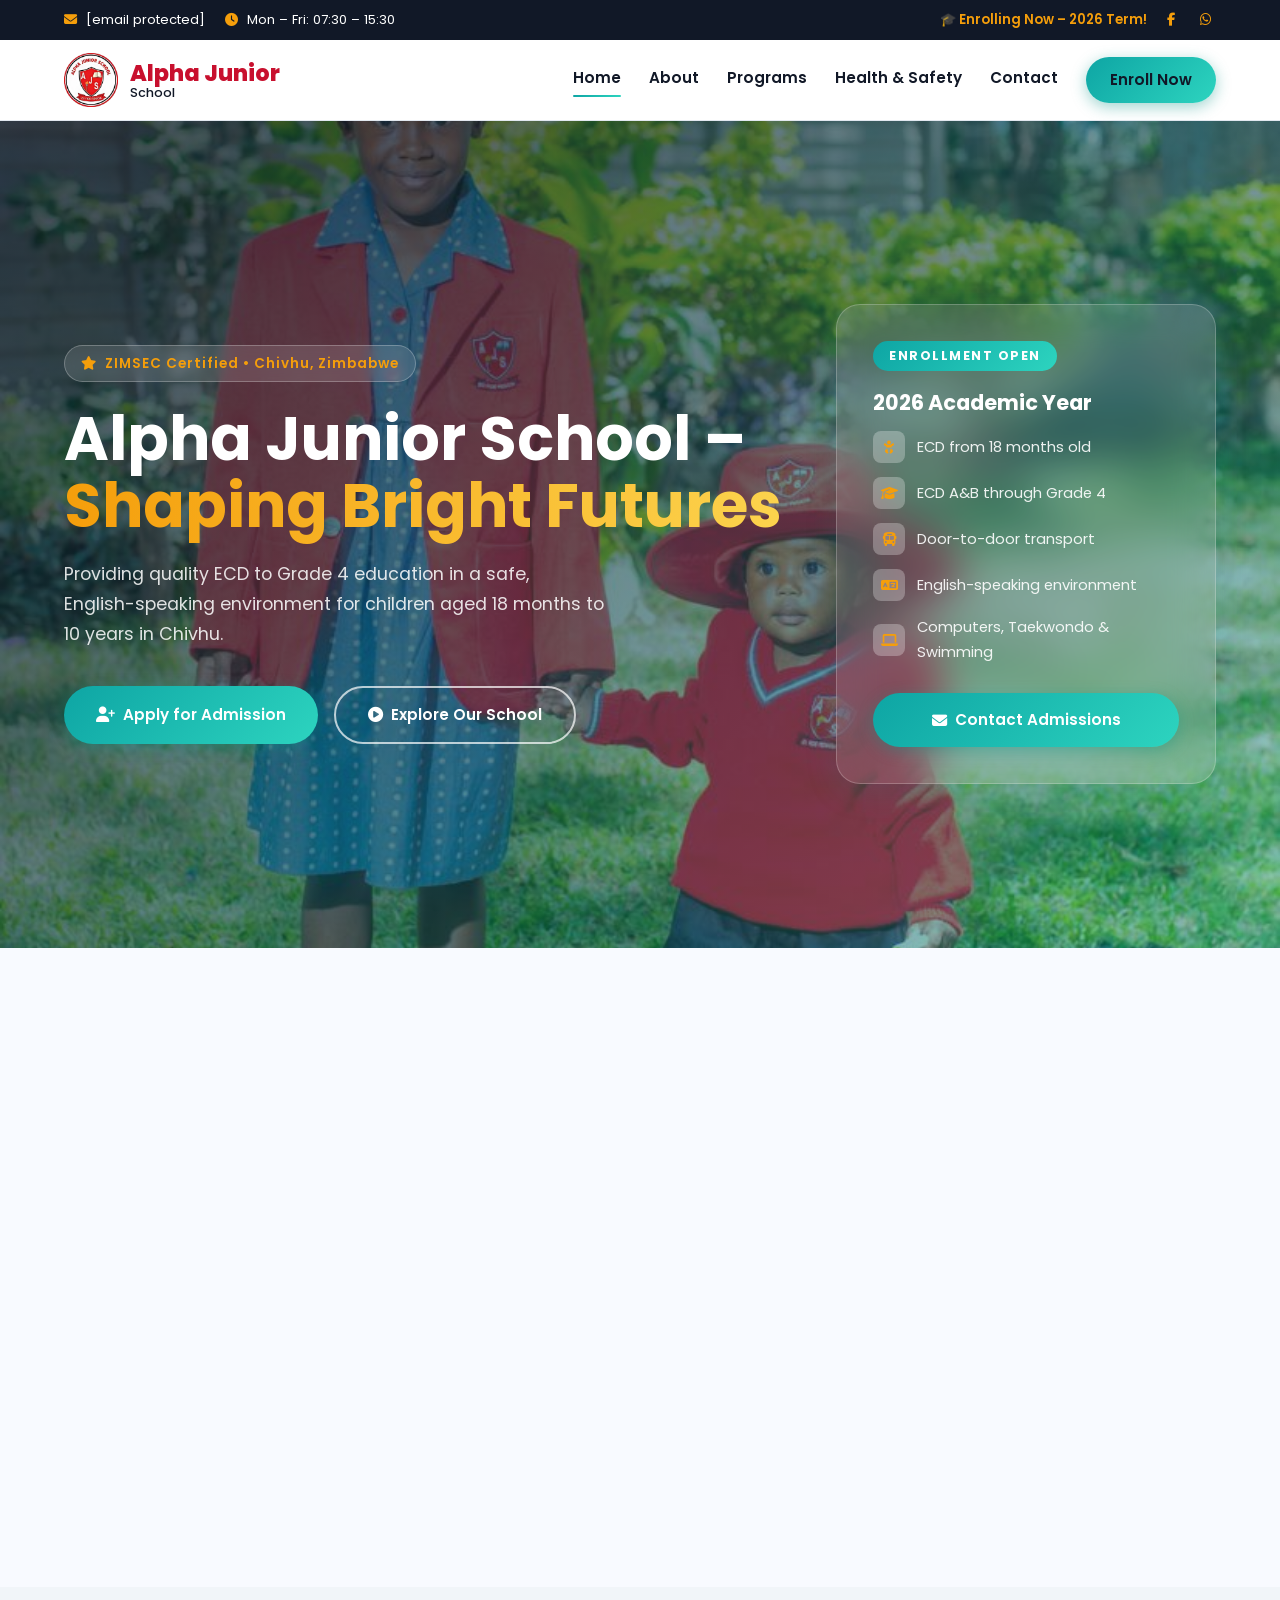
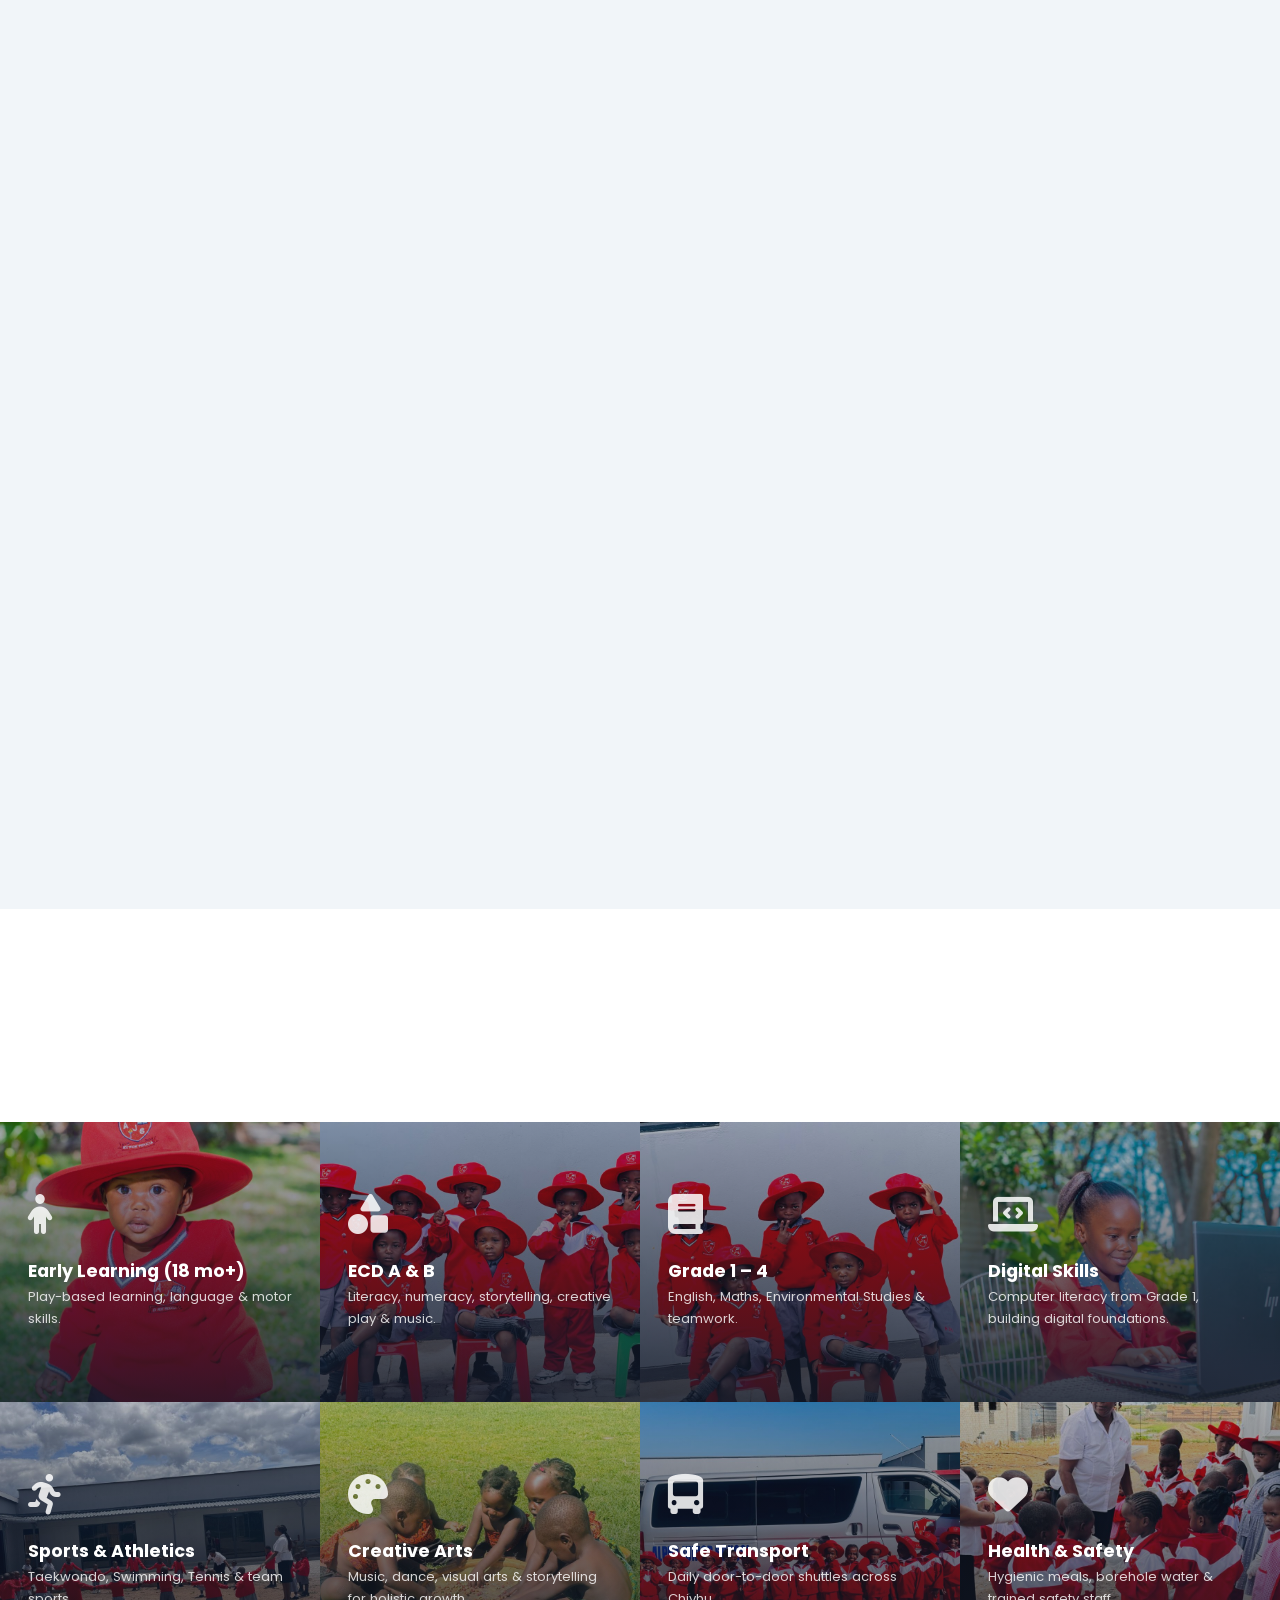
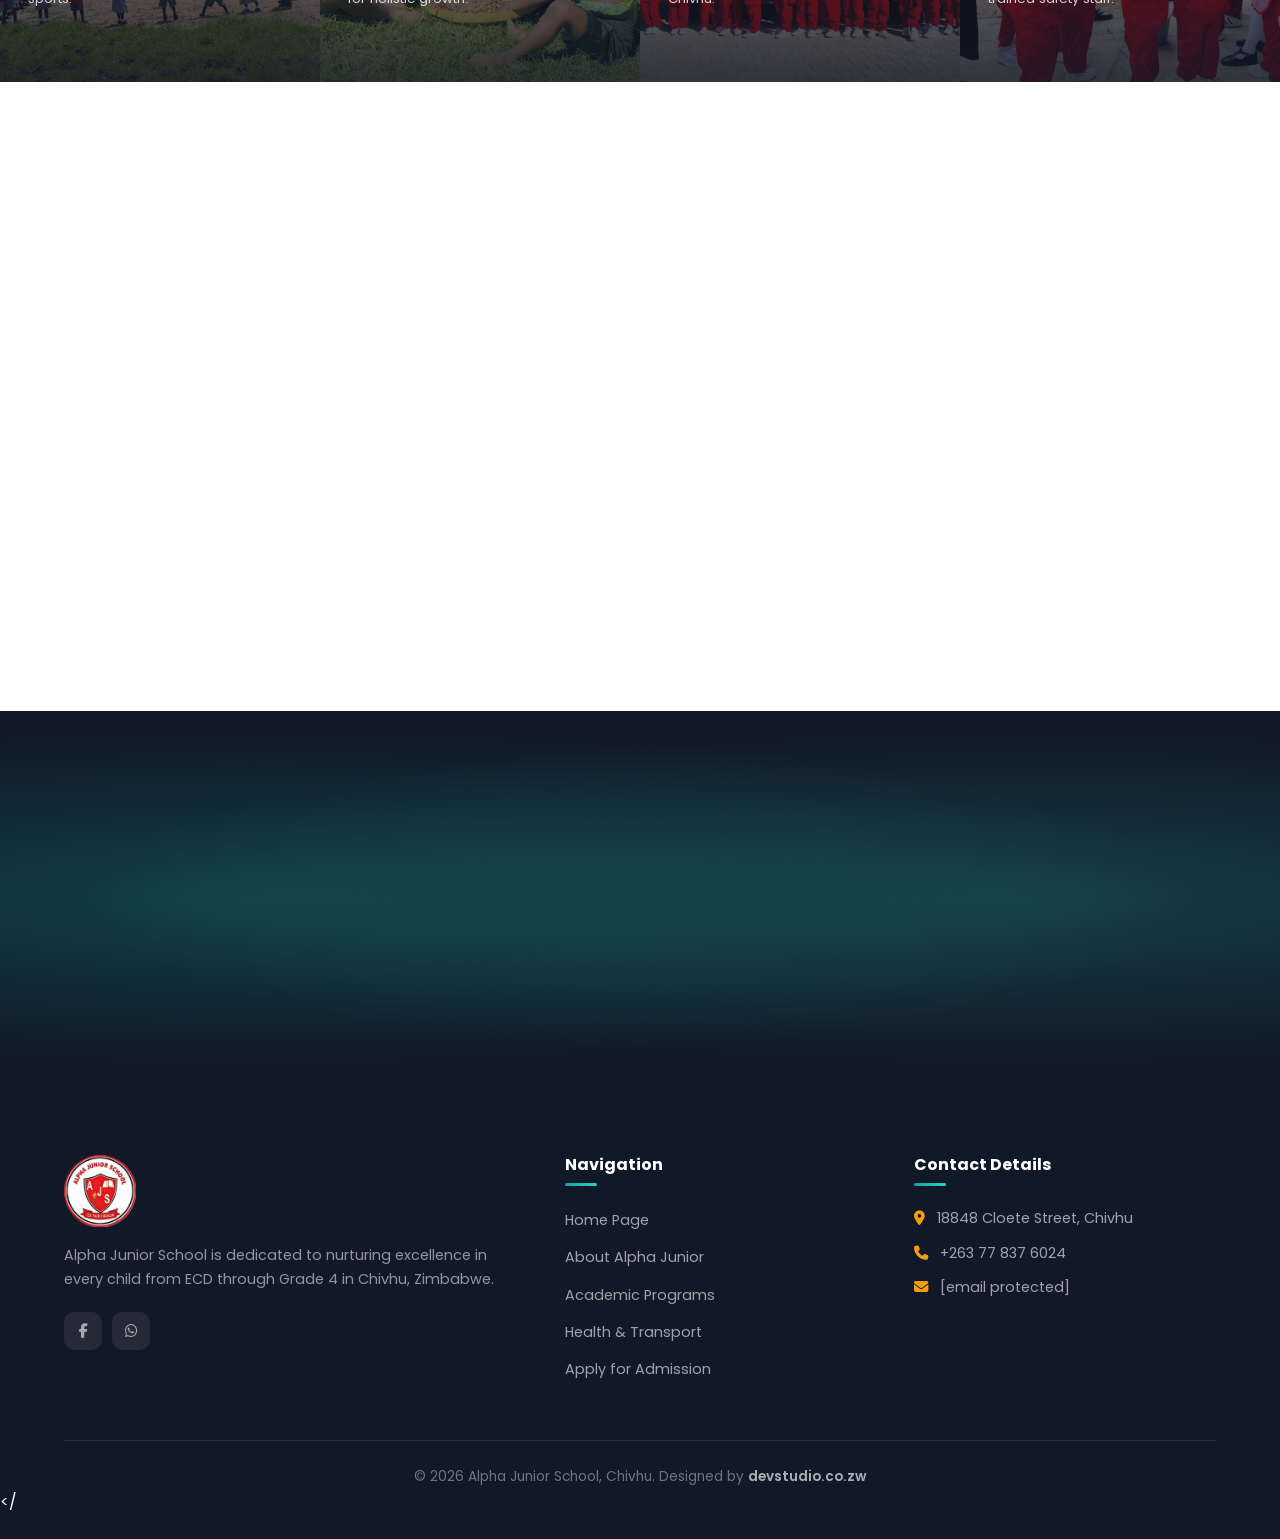
==== commit 4b128419: "Add files via upload" ====
--- a/index.html
+++ b/index.html
@@ -13,16 +13,16 @@
     <meta property="og:description" content="Nurturing young minds from ECD to Grade 4 in Chivhu, Zimbabwe. Safe, English-speaking, ZIMSEC-aligned.">
     <meta property="og:url" content="https://alphajuniorschool.co.zw/">
     <meta property="og:type" content="website">
-    <meta property="og:image" content="https://alphajuniorschool.co.zw/assets/img/hero-bg.jpg">
-    <meta property="og:image:width" content="1200">
-    <meta property="og:image:height" content="630">
+    <meta property="og:image" content="https://alphajuniorschool.co.zw/assets/img/logo.png">
+    <meta property="og:image:width" content="512">
+    <meta property="og:image:height" content="512">
     <meta property="og:site_name" content="Alpha Junior School">
 
     <!-- Twitter Card -->
     <meta name="twitter:card" content="summary_large_image">
     <meta name="twitter:title" content="Alpha Junior School | Quality ECD & Primary Education in Chivhu">
     <meta name="twitter:description" content="Nurturing young minds from ECD to Grade 4 in Chivhu, Zimbabwe. Safe, English-speaking, ZIMSEC-aligned.">
-    <meta name="twitter:image" content="https://alphajuniorschool.co.zw/assets/img/hero-bg.jpg">
+    <meta name="twitter:image" content="https://alphajuniorschool.co.zw/assets/img/logo.png">
 
     <!-- Favicon -->
     <link rel="icon" type="image/png" href="assets/img/logo.png">
@@ -81,7 +81,7 @@
         <div class="top-bar">
             <div class="container">
                 <div class="top-bar-info">
-                    <span><i class="fas fa-envelope"></i> info@alphajuniorschool.co.zw</span>
+                    <span><i class="fas fa-envelope"></i> <a href="/cdn-cgi/l/email-protection" class="__cf_email__" data-cfemail="f39a9d959cb3929f839b9299869d9a9c8180909b9c9c9fdd909cdd8984">[email&#160;protected]</a></span>
                     <span><i class="fas fa-clock"></i> Mon – Fri: 07:30 – 15:30</span>
                 </div>
                 <div class="top-bar-social">
@@ -462,7 +462,7 @@
                         </li>
                         <li style="color:rgba(255,255,255,0.6); font-size:0.9rem;">
                             <i class="fas fa-envelope" style="color:var(--grid-amber); margin-right:8px;"></i>
-                            <a href="mailto:info@alphajuniorschool.co.zw" style="color:rgba(255,255,255,0.6);">info@alphajuniorschool.co.zw</a>
+                            <a href="/cdn-cgi/l/email-protection#c5acaba3aa85a4a9b5ada4afb0abacaab7b6a6adaaaaa9eba6aaebbfb2" style="color:rgba(255,255,255,0.6);"><span class="__cf_email__" data-cfemail="f0999e969fb0919c8098919a859e999f828393989f9f9cde939fde8a87">[email&#160;protected]</span></a>
                         </li>
                     </ul>
                 </div>
@@ -472,13 +472,4 @@
                 <p>&copy; 2026 Alpha Junior School, Chivhu. Designed by <a href="https://devstudio.co.zw" target="_blank" rel="noopener">devstudio.co.zw</a></p>
             </div>
         </div>
-    </footer>
-
-    <a href="https://wa.me/263778376024" class="whatsapp-float" target="_blank" rel="noopener noreferrer" aria-label="Chat with Alpha Junior School on WhatsApp">
-        <i class="fab fa-whatsapp"></i>
-    </a>
-
-    <script src="assets/js/main.js"></script>
-</body>
-
-</html>
+    </
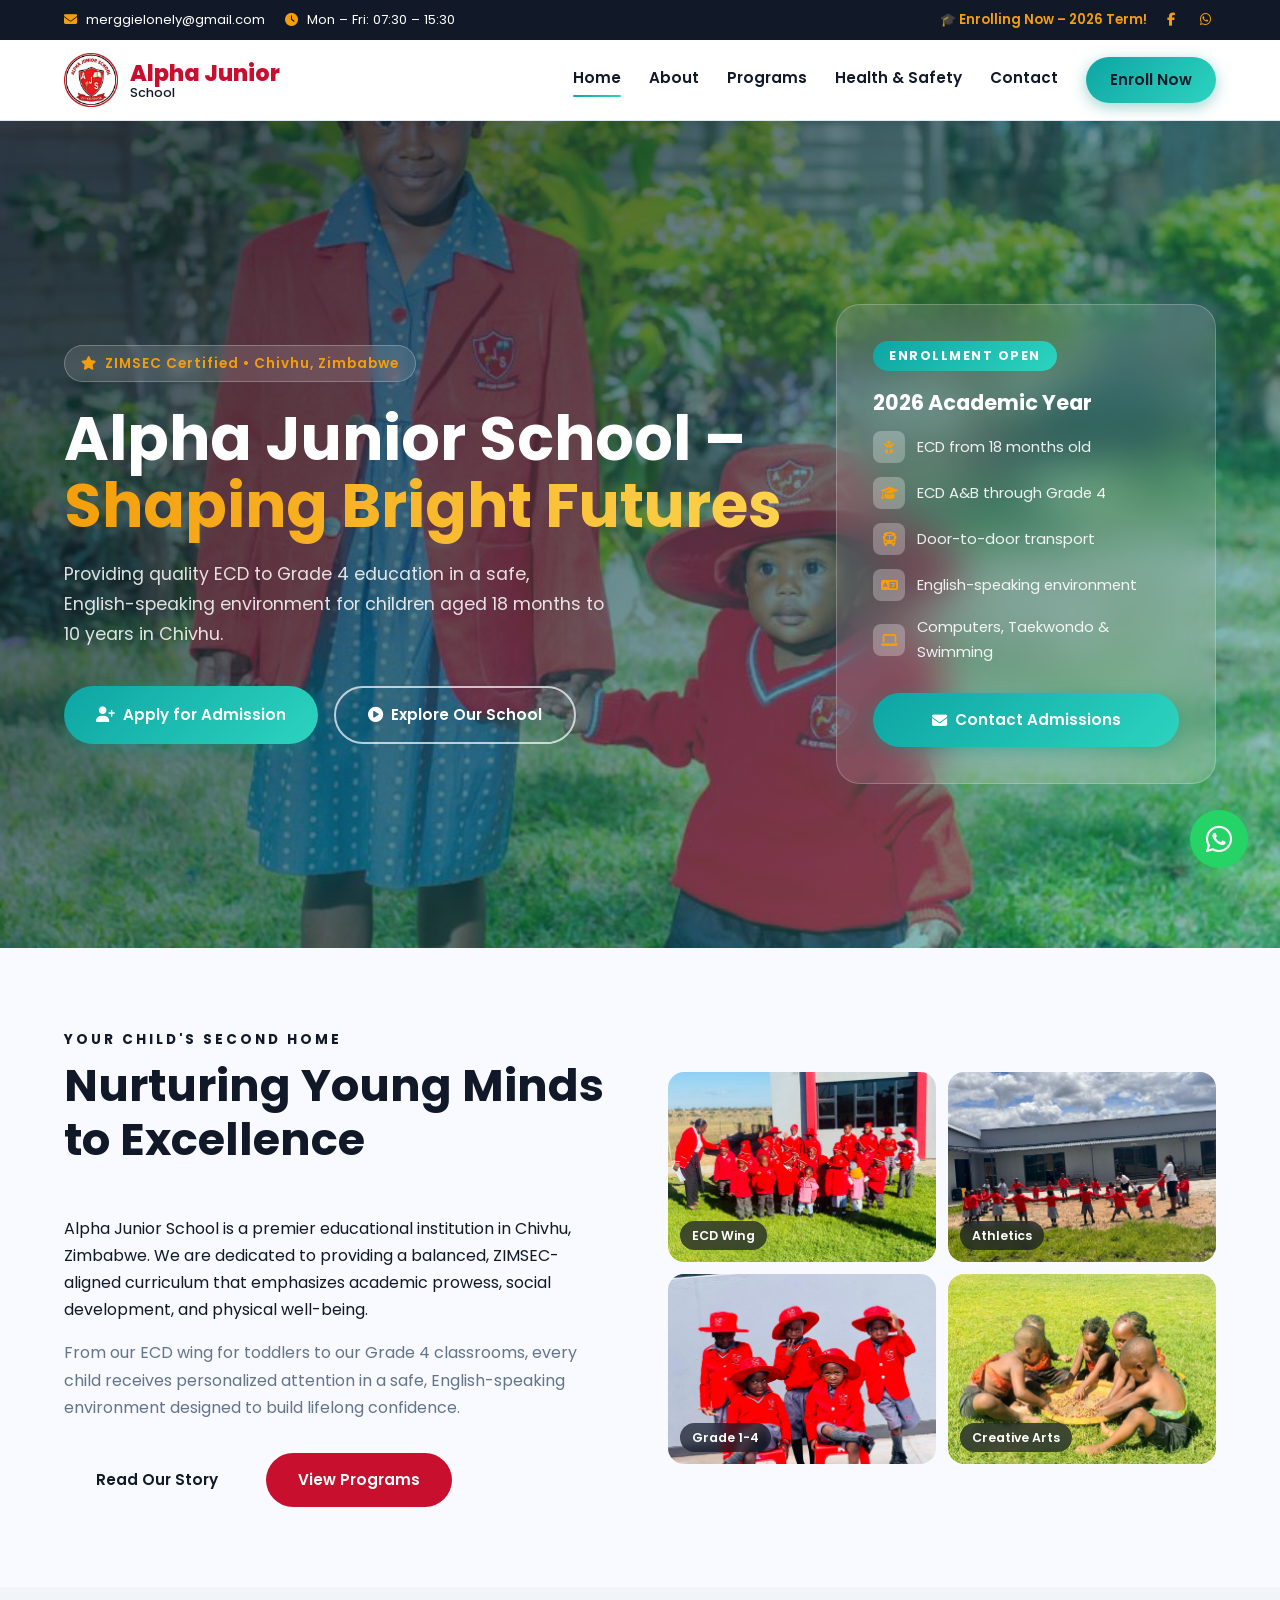
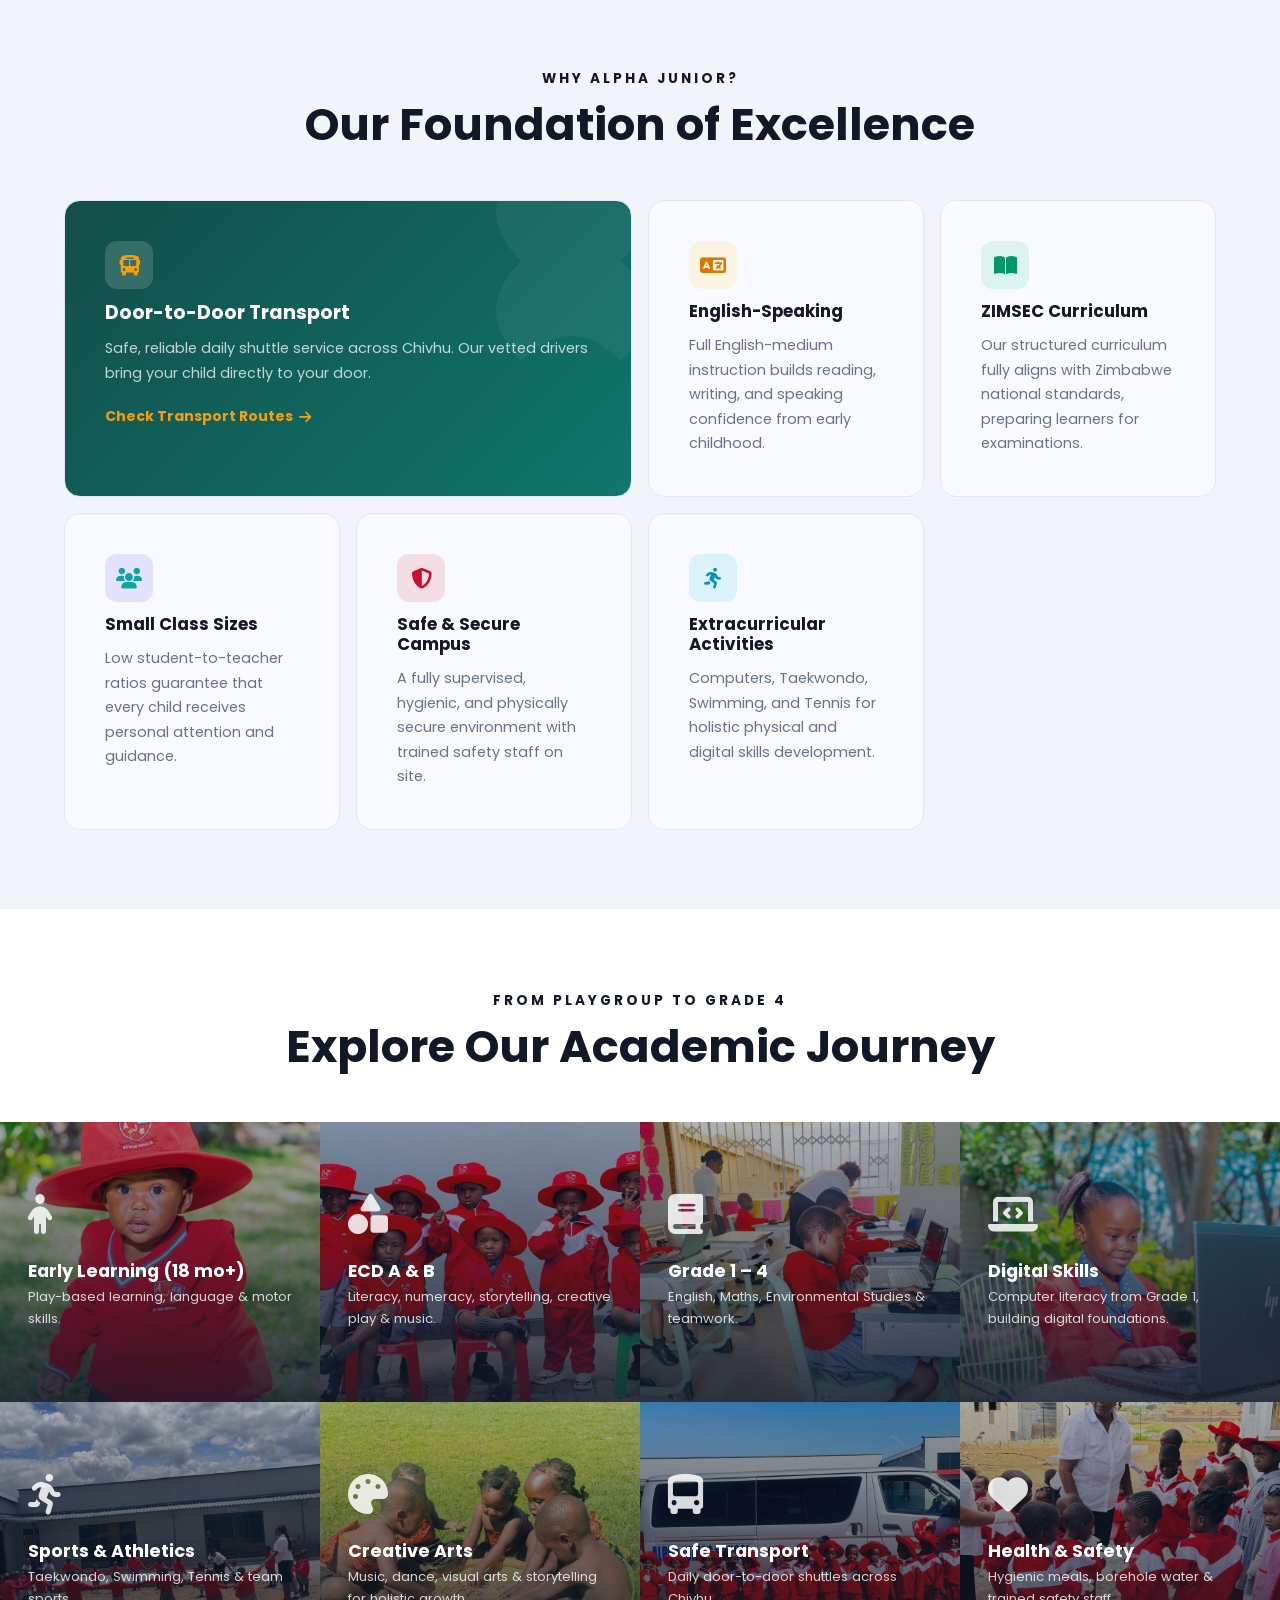
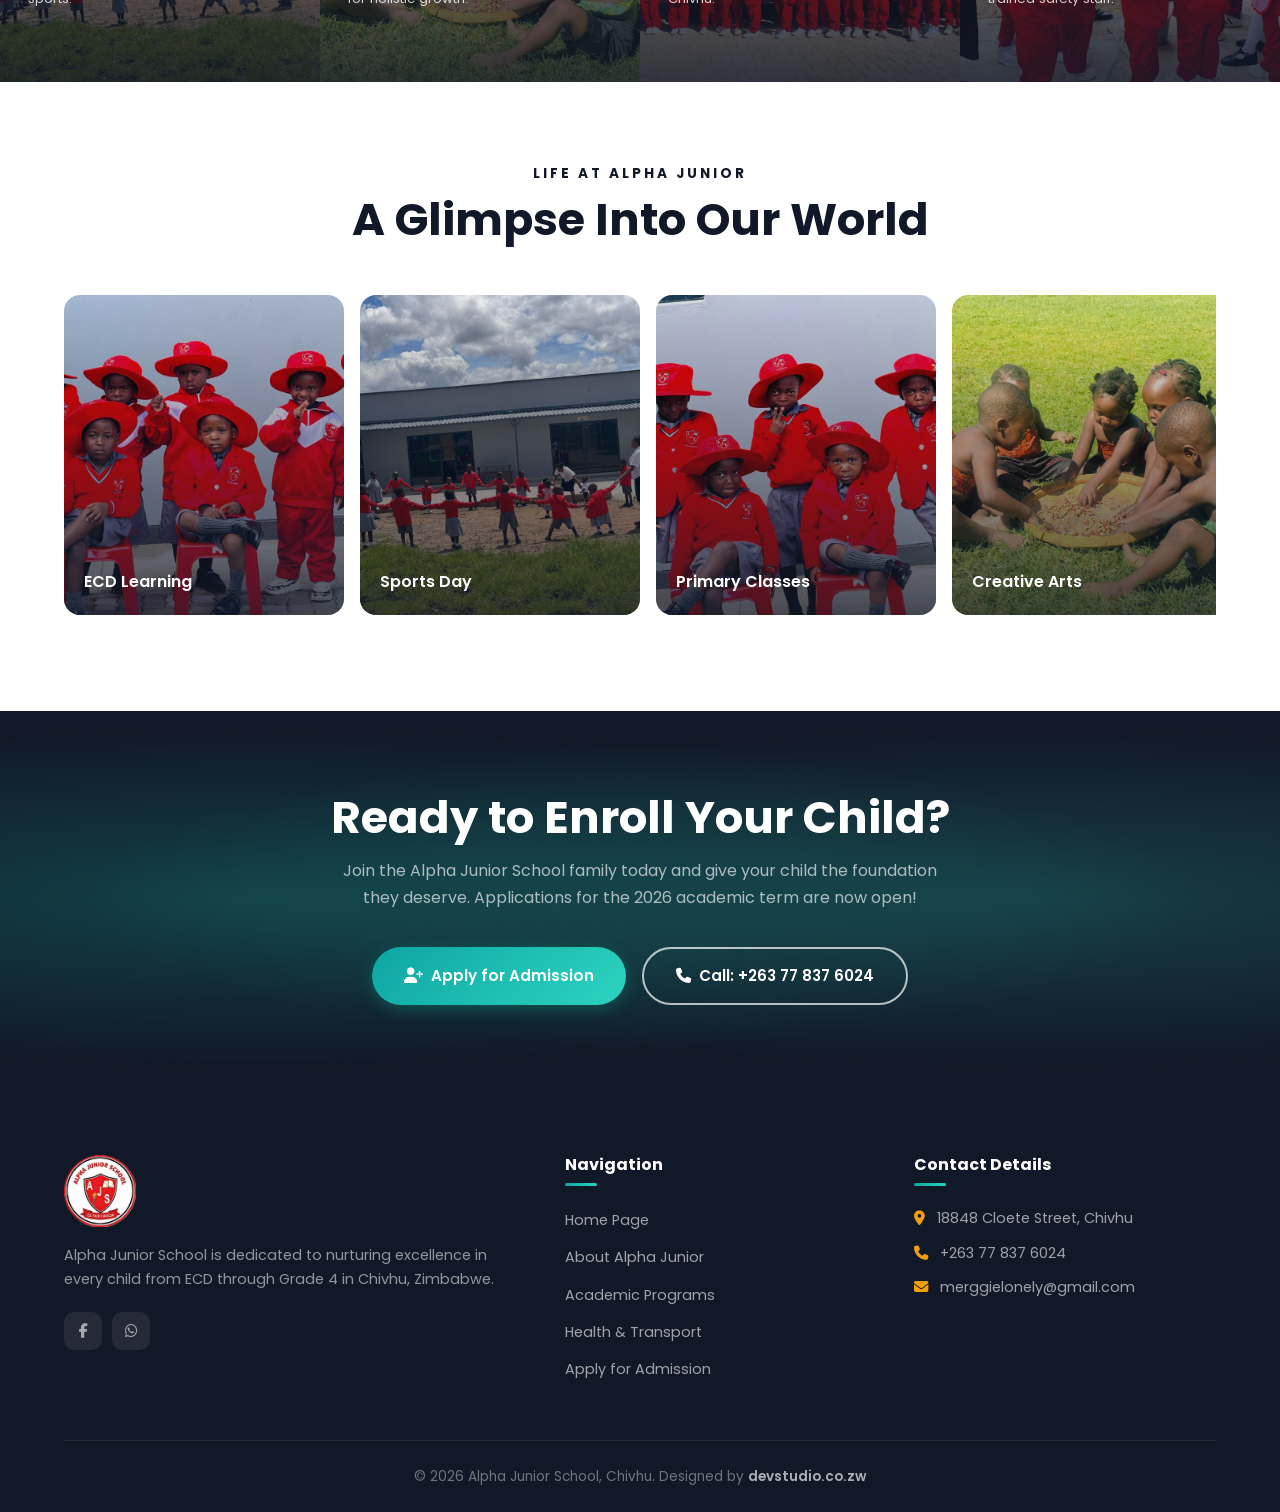
==== commit db7f7e31: "Add files via upload" ====
--- a/index.html
+++ b/index.html
@@ -1,475 +1,468 @@
-<!DOCTYPE html>
-<html lang="en">
-
-<head>
-    <meta charset="UTF-8">
-    <meta name="viewport" content="width=device-width, initial-scale=1.0">
-    <title>Alpha Junior School | Top Primary & ECD Education in Chivhu</title>
-    <meta name="description" content="Alpha Junior School in Chivhu offers elite ECD to Grade 4 education. Discover our safe, nurturing environment and affordable, high-quality learning today.">
-
-    <!-- Canonical & Open Graph -->
-    <link rel="canonical" href="https://alphajuniorschool.co.zw/">
-    <meta property="og:title" content="Alpha Junior School | Quality ECD & Primary Education in Chivhu">
-    <meta property="og:description" content="Nurturing young minds from ECD to Grade 4 in Chivhu, Zimbabwe. Safe, English-speaking, ZIMSEC-aligned.">
-    <meta property="og:url" content="https://alphajuniorschool.co.zw/">
-    <meta property="og:type" content="website">
-    <meta property="og:image" content="https://alphajuniorschool.co.zw/assets/img/logo.png">
-    <meta property="og:image:width" content="512">
-    <meta property="og:image:height" content="512">
-    <meta property="og:site_name" content="Alpha Junior School">
-
-    <!-- Twitter Card -->
-    <meta name="twitter:card" content="summary_large_image">
-    <meta name="twitter:title" content="Alpha Junior School | Quality ECD & Primary Education in Chivhu">
-    <meta name="twitter:description" content="Nurturing young minds from ECD to Grade 4 in Chivhu, Zimbabwe. Safe, English-speaking, ZIMSEC-aligned.">
-    <meta name="twitter:image" content="https://alphajuniorschool.co.zw/assets/img/logo.png">
-
-    <!-- Favicon -->
-    <link rel="icon" type="image/png" href="assets/img/logo.png">
-    <link rel="manifest" href="manifest.json">
-
-    <!-- Preload critical assets -->
-    <link rel="preload" as="image" href="assets/img/hero-bg.jpg">
-
-    <!-- Google Fonts: Non-render-blocking -->
-    <link rel="preconnect" href="https://fonts.googleapis.com">
-    <link rel="preconnect" href="https://fonts.gstatic.com" crossorigin>
-    <link rel="stylesheet" href="https://fonts.googleapis.com/css2?family=Poppins:ital,wght@0,300;0,400;0,500;0,600;0,700;0,800;1,400&display=swap" media="print" onload="this.media='all'">
-    <noscript><link rel="stylesheet" href="https://fonts.googleapis.com/css2?family=Poppins:ital,wght@0,300;0,400;0,500;0,600;0,700;0,800;1,400&display=swap"></noscript>
-
-    <!-- FontAwesome: Non-render-blocking -->
-    <link rel="stylesheet" href="https://cdnjs.cloudflare.com/ajax/libs/font-awesome/6.4.0/css/all.min.css" media="print" onload="this.media='all'">
-    <noscript><link rel="stylesheet" href="https://cdnjs.cloudflare.com/ajax/libs/font-awesome/6.4.0/css/all.min.css"></noscript>
-
-    <!-- Custom Stylesheet -->
-    <link rel="stylesheet" href="assets/css/style.css">
-
-    <!-- JSON-LD Structured Data -->
-    <script type="application/ld+json">
-    {
-      "@context": "https://schema.org",
-      "@type": "EducationalOrganization",
-      "name": "Alpha Junior School",
-      "description": "Alpha Junior School in Chivhu provides high-quality preschool and primary education from ECD A to Grade 4.",
-      "url": "https://alphajuniorschool.co.zw",
-      "logo": "https://alphajuniorschool.co.zw/assets/img/logo.png",
-      "address": {
-        "@type": "PostalAddress",
-        "streetAddress": "18848 Cloete Street",
-        "addressLocality": "Chivhu",
-        "addressRegion": "Mashonaland East",
-        "addressCountry": "ZW"
-      },
-      "geo": {
-        "@type": "GeoCoordinates",
-        "latitude": -19.023448,
-        "longitude": 31.006432
-      },
-      "telephone": "+263778376024",
-      "openingHours": ["Mo-Fr 07:30-15:30", "Sa 09:00-12:00"],
-      "sameAs": [
-        "https://www.facebook.com/AlphaJuniorSchoolChivhu"
-      ]
-    }
-    </script>
-</head>
-
-<body>
-
-    <!-- ===== HEADER ===== -->
-    <header>
-        <div class="top-bar">
-            <div class="container">
-                <div class="top-bar-info">
-                    <span><i class="fas fa-envelope"></i> <a href="/cdn-cgi/l/email-protection" class="__cf_email__" data-cfemail="f39a9d959cb3929f839b9299869d9a9c8180909b9c9c9fdd909cdd8984">[email&#160;protected]</a></span>
-                    <span><i class="fas fa-clock"></i> Mon – Fri: 07:30 – 15:30</span>
-                </div>
-                <div class="top-bar-social">
-                    <span style="color: var(--grid-amber); font-weight: 600;">🎓 Enrolling Now – 2026 Term!</span>
-                    <a href="https://www.facebook.com/AlphaJuniorSchoolChivhu" target="_blank" rel="noopener" aria-label="Follow Alpha Junior School on Facebook"><i class="fab fa-facebook-f"></i></a>
-                    <a href="https://wa.me/263778376024" target="_blank" rel="noopener" aria-label="Chat on WhatsApp"><i class="fab fa-whatsapp"></i></a>
-                </div>
-            </div>
-        </div>
-
-        <div class="header" id="main-header">
-            <div class="container nav-container">
-                <a href="index.html" class="logo" aria-label="Alpha Junior School Home">
-                    <img src="assets/img/logo.png" alt="Alpha Junior School Official Logo" width="48" height="48">
-                    <div class="logo-text">
-                        <span>Alpha Junior</span>
-                        <span>School</span>
-                    </div>
-                </a>
-
-                <nav class="nav-links" id="nav-links" aria-label="Primary Navigation">
-                    <a href="index.html" class="active">Home</a>
-                    <a href="about.html">About</a>
-                    <a href="programs.html">Programs</a>
-                    <a href="safety.html">Health & Safety</a>
-                    <a href="contact.html">Contact</a>
-                    <a href="contact.html" class="btn btn-primary" style="padding: 10px 24px;">Enroll Now</a>
-                </nav>
-
-                <button class="mobile-menu-btn" id="mobile-menu-btn" aria-label="Open mobile navigation menu" aria-expanded="false">
-                    <i class="fas fa-bars"></i>
-                </button>
-            </div>
-        </div>
-    </header>
-
-    <noscript>
-        <style>.animate-on-scroll { opacity: 1 !important; transform: none !important; }</style>
-    </noscript>
-
-    <main>
-        <!-- ===== SECTION 1: HERO BANNER ===== -->
-        <section class="hero" style="background-image: url('assets/img/hero-bg.jpg');" aria-label="Hero Banner">
-            <div class="hero-inner">
-                <div class="container">
-                    <div class="hero-split">
-                        <!-- Left: Text Content -->
-                        <div class="hero-text">
-                            <div class="hero-badge">
-                                <i class="fas fa-star"></i>
-                                ZIMSEC Certified &bull; Chivhu, Zimbabwe
-                            </div>
-                            <h1>Alpha Junior School – <span class="text-gradient" style="-webkit-text-fill-color: transparent; background: linear-gradient(90deg, #F59E0B, #FCD34D); background-clip: text; -webkit-background-clip: text;">Shaping Bright Futures</span></h1>
-                            <p>Providing quality ECD to Grade 4 education in a safe, English-speaking environment for children aged 18 months to 10 years in Chivhu.</p>
-                            <div class="hero-btns">
-                                <a href="contact.html" class="btn btn-primary"><i class="fas fa-user-plus"></i> Apply for Admission</a>
-                                <a href="about.html" class="btn btn-outline-white"><i class="fas fa-play-circle"></i> Explore Our School</a>
-                            </div>
-                        </div>
-
-                        <!-- Right: Glassmorphism Enrollment Card -->
-                        <div class="hero-card-wrap">
-                            <div class="glass-card">
-                                <span class="card-badge">Enrollment Open</span>
-                                <h3>2026 Academic Year</h3>
-                                <div class="stat-list">
-                                    <div class="stat-item">
-                                        <div style="width:32px;height:32px;background:rgba(255,255,255,0.15);border-radius:8px;display:flex;align-items:center;justify-content:center;flex-shrink:0;">
-                                            <i class="fas fa-baby" style="color:var(--grid-amber);font-size:0.85rem;"></i>
-                                        </div>
-                                        <span>ECD from 18 months old</span>
-                                    </div>
-                                    <div class="stat-item">
-                                        <div style="width:32px;height:32px;background:rgba(255,255,255,0.15);border-radius:8px;display:flex;align-items:center;justify-content:center;flex-shrink:0;">
-                                            <i class="fas fa-graduation-cap" style="color:var(--grid-amber);font-size:0.85rem;"></i>
-                                        </div>
-                                        <span>ECD A&amp;B through Grade 4</span>
-                                    </div>
-                                    <div class="stat-item">
-                                        <div style="width:32px;height:32px;background:rgba(255,255,255,0.15);border-radius:8px;display:flex;align-items:center;justify-content:center;flex-shrink:0;">
-                                            <i class="fas fa-bus" style="color:var(--grid-amber);font-size:0.85rem;"></i>
-                                        </div>
-                                        <span>Door-to-door transport</span>
-                                    </div>
-                                    <div class="stat-item">
-                                        <div style="width:32px;height:32px;background:rgba(255,255,255,0.15);border-radius:8px;display:flex;align-items:center;justify-content:center;flex-shrink:0;">
-                                            <i class="fas fa-language" style="color:var(--grid-amber);font-size:0.85rem;"></i>
-                                        </div>
-                                        <span>English-speaking environment</span>
-                                    </div>
-                                    <div class="stat-item">
-                                        <div style="width:32px;height:32px;background:rgba(255,255,255,0.15);border-radius:8px;display:flex;align-items:center;justify-content:center;flex-shrink:0;">
-                                            <i class="fas fa-laptop" style="color:var(--grid-amber);font-size:0.85rem;"></i>
-                                        </div>
-                                        <span>Computers, Taekwondo &amp; Swimming</span>
-                                    </div>
-                                </div>
-                                <a href="contact.html" class="btn btn-primary" style="width:100%;justify-content:center;">
-                                    <i class="fas fa-envelope"></i> Contact Admissions
-                                </a>
-                            </div>
-                        </div>
-                    </div>
-                </div>
-            </div>
-        </section>
-
-        <!-- ===== SECTION 2: WELCOME & OVERVIEW ===== -->
-        <section class="section-padding welcome-section" aria-label="Welcome to Alpha Junior School">
-            <div class="container">
-                <div class="split-grid">
-                    <!-- Text Column -->
-                    <article class="animate-on-scroll fade-right">
-                        <div class="section-title" style="text-align: left;">
-                            <span class="overline">Your Child's Second Home</span>
-                            <h2>Nurturing Young Minds to Excellence</h2>
-                        </div>
-                        <p>Alpha Junior School is a premier educational institution in Chivhu, Zimbabwe. We are dedicated to providing a balanced, ZIMSEC-aligned curriculum that emphasizes academic prowess, social development, and physical well-being.</p>
-                        <p style="margin-top: 16px; margin-bottom: 32px; color: var(--text-muted);">From our ECD wing for toddlers to our Grade 4 classrooms, every child receives personalized attention in a safe, English-speaking environment designed to build lifelong confidence.</p>
-                        <div style="display: flex; gap: 16px; flex-wrap: wrap;">
-                            <a href="about.html" class="btn btn-outline">Read Our Story</a>
-                            <a href="programs.html" class="btn btn-red">View Programs</a>
-                        </div>
-                    </article>
-
-                    <!-- Photo Mosaic Column -->
-                    <div class="photo-mosaic animate-on-scroll fade-left">
-                        <div class="photo-card">
-                            <img src="assets/img/18-months-to-24-months-students-with-a teacher.jpg" alt="Toddlers aged 18 to 24 months with their ECD teacher at Alpha Junior School" width="400" height="300" loading="lazy">
-                            <span class="img-label">ECD Wing</span>
-                        </div>
-                        <div class="photo-card">
-                            <img src="assets/img/sports.jpg" alt="Primary school children participating in outdoor sports activities at Alpha Junior School" width="400" height="300" loading="lazy">
-                            <span class="img-label">Athletics</span>
-                        </div>
-                        <div class="photo-card">
-                            <img src="assets/img/grade-1-4.jpg" alt="Grade 1 to 4 students in a bright classroom at Alpha Junior School" width="400" height="300" loading="lazy">
-                            <span class="img-label">Grade 1-4</span>
-                        </div>
-                        <div class="photo-card">
-                            <img src="assets/img/creative-arts.jpg" alt="Students showcasing paintings and artwork in the creative arts department" width="400" height="300" loading="lazy">
-                            <span class="img-label">Creative Arts</span>
-                        </div>
-                    </div>
-                </div>
-            </div>
-        </section>
-
-        <!-- ===== SECTION 3: BENTO BOX KEY SELLING POINTS ===== -->
-        <section class="section-padding" style="background: var(--bg-section);" aria-label="Why Choose Alpha Junior School">
-            <div class="container">
-                <div class="section-title animate-on-scroll fade-up">
-                    <span class="overline">Why Alpha Junior?</span>
-                    <h2>Our Foundation of Excellence</h2>
-                </div>
-                <div class="bento-grid animate-on-scroll fade-up">
-                    <div class="bento-item featured">
-                        <div class="bento-icon"><i class="fas fa-bus"></i></div>
-                        <h3>Door-to-Door Transport</h3>
-                        <p>Safe, reliable daily shuttle service across Chivhu. Our vetted drivers bring your child directly to your door.</p>
-                        <a href="safety.html" style="color: var(--grid-amber); font-weight: 700; font-size: 0.88rem; margin-top: 8px; display: inline-flex; align-items: center; gap: 6px;">Check Transport Routes <i class="fas fa-arrow-right"></i></a>
-                    </div>
-                    <div class="bento-item animate-on-scroll fade-up">
-                        <div class="bento-icon" style="background: rgba(250,204,21,0.12); color: #D97706;"><i class="fas fa-language"></i></div>
-                        <h3>English-Speaking</h3>
-                        <p>Full English-medium instruction builds reading, writing, and speaking confidence from early childhood.</p>
-                    </div>
-                    <div class="bento-item animate-on-scroll fade-up">
-                        <div class="bento-icon" style="background: rgba(16,185,129,0.12); color: #059669;"><i class="fas fa-book-open"></i></div>
-                        <h3>ZIMSEC Curriculum</h3>
-                        <p>Our structured curriculum fully aligns with Zimbabwe national standards, preparing learners for examinations.</p>
-                    </div>
-                    <div class="bento-item animate-on-scroll fade-up">
-                        <div class="bento-icon" style="background: rgba(79,70,229,0.12); color: var(--accent-indigo);"><i class="fas fa-users"></i></div>
-                        <h3>Small Class Sizes</h3>
-                        <p>Low student-to-teacher ratios guarantee that every child receives personal attention and guidance.</p>
-                    </div>
-                    <div class="bento-item animate-on-scroll fade-up">
-                        <div class="bento-icon" style="background: rgba(200,16,46,0.12); color: var(--primary-red);"><i class="fas fa-shield-alt"></i></div>
-                        <h3>Safe & Secure Campus</h3>
-                        <p>A fully supervised, hygienic, and physically secure environment with trained safety staff on site.</p>
-                    </div>
-                    <div class="bento-item animate-on-scroll fade-up">
-                        <div class="bento-icon" style="background: rgba(6,182,212,0.12); color: #0891B2;"><i class="fas fa-running"></i></div>
-                        <h3>Extracurricular Activities</h3>
-                        <p>Computers, Taekwondo, Swimming, and Tennis for holistic physical and digital skills development.</p>
-                    </div>
-                </div>
-            </div>
-        </section>
-
-        <!-- ===== SECTION 4: PROGRAMS MOSAIC GRID ===== -->
-        <section aria-label="Academic Programs Overview" style="overflow: hidden;">
-            <div class="section-title animate-on-scroll fade-up" style="padding-top: var(--space-10);">
-                <span class="overline">From Playgroup to Grade 4</span>
-                <h2>Explore Our Academic Journey</h2>
-            </div>
-            <div class="programs-mosaic">
-                <!-- daycarestudent.jpg = very young child / toddler in daycare setting -->
-                <div class="mosaic-item mosaic-bg-img" style="background-image: url('assets/img/daycarestudent.jpg');">
-                    <div class="mi-overlay"></div>
-                    <div class="mi-content">
-                        <div class="mi-icon"><i class="fas fa-child"></i></div>
-                        <h3>Early Learning (18 mo+)</h3>
-                        <p>Play-based learning, language & motor skills.</p>
-                        <a href="programs.html" class="mi-link"><i class="fas fa-arrow-right"></i> Explore</a>
-                    </div>
-                </div>
-
-                <!-- ecda-b-students.jpg = ECD A & B age group students -->
-                <div class="mosaic-item mosaic-bg-img" style="background-image: url('assets/img/ecda-b-students.jpg');">
-                    <div class="mi-overlay"></div>
-                    <div class="mi-content">
-                        <div class="mi-icon"><i class="fas fa-shapes"></i></div>
-                        <h3>ECD A & B</h3>
-                        <p>Literacy, numeracy, storytelling, creative play & music.</p>
-                        <a href="programs.html" class="mi-link"><i class="fas fa-arrow-right"></i> Explore</a>
-                    </div>
-                </div>
-
-                <!-- grade-1-4.jpg = Grade 1–4 classroom students -->
-                <div class="mosaic-item mosaic-bg-img" style="background-image: url('assets/img/grade-1-4.jpg');">
-                    <div class="mi-overlay"></div>
-                    <div class="mi-content">
-                        <div class="mi-icon"><i class="fas fa-book"></i></div>
-                        <h3>Grade 1 – 4</h3>
-                        <p>English, Maths, Environmental Studies & teamwork.</p>
-                        <a href="programs.html" class="mi-link"><i class="fas fa-arrow-right"></i> Explore</a>
-                    </div>
-                </div>
-
-                <!-- students-secritary-on-a-computer.jpg = student using a computer at a desk -->
-                <div class="mosaic-item mosaic-bg-img" style="background-image: url('assets/img/students-secritary-on-a-computer.jpg');">
-                    <div class="mi-overlay"></div>
-                    <div class="mi-content">
-                        <div class="mi-icon"><i class="fas fa-laptop-code"></i></div>
-                        <h3>Digital Skills</h3>
-                        <p>Computer literacy from Grade 1, building digital foundations.</p>
-                        <a href="programs.html" class="mi-link"><i class="fas fa-arrow-right"></i> Explore</a>
-                    </div>
-                </div>
-
-                <!-- sports.jpg = students in outdoor sports -->
-                <div class="mosaic-item mosaic-bg-img" style="background-image: url('assets/img/sports.jpg');">
-                    <div class="mi-overlay"></div>
-                    <div class="mi-content">
-                        <div class="mi-icon"><i class="fas fa-running"></i></div>
-                        <h3>Sports & Athletics</h3>
-                        <p>Taekwondo, Swimming, Tennis & team sports.</p>
-                        <a href="programs.html" class="mi-link"><i class="fas fa-arrow-right"></i> Explore</a>
-                    </div>
-                </div>
-
-                <!-- creative-arts.jpg = students with artwork / creative display -->
-                <div class="mosaic-item mosaic-bg-img" style="background-image: url('assets/img/creative-arts.jpg');">
-                    <div class="mi-overlay"></div>
-                    <div class="mi-content">
-                        <div class="mi-icon"><i class="fas fa-palette"></i></div>
-                        <h3>Creative Arts</h3>
-                        <p>Music, dance, visual arts & storytelling for holistic growth.</p>
-                        <a href="programs.html" class="mi-link"><i class="fas fa-arrow-right"></i> Explore</a>
-                    </div>
-                </div>
-
-                <!-- ourtransportandstudents.jpg = school transport vehicle with students -->
-                <div class="mosaic-item mosaic-bg-img" style="background-image: url('assets/img/ourtransportandstudents.jpg');">
-                    <div class="mi-overlay"></div>
-                    <div class="mi-content">
-                        <div class="mi-icon"><i class="fas fa-bus-alt"></i></div>
-                        <h3>Safe Transport</h3>
-                        <p>Daily door-to-door shuttles across Chivhu.</p>
-                        <a href="safety.html" class="mi-link"><i class="fas fa-arrow-right"></i> Learn More</a>
-                    </div>
-                </div>
-
-                <!-- student-with-teachers-outside.jpg = student with teacher outdoors -->
-                <div class="mosaic-item mosaic-bg-img" style="background-image: url('assets/img/student-with-teachers-outside.jpg');">
-                    <div class="mi-overlay"></div>
-                    <div class="mi-content">
-                        <div class="mi-icon"><i class="fas fa-heart"></i></div>
-                        <h3>Health & Safety</h3>
-                        <p>Hygienic meals, borehole water & trained safety staff.</p>
-                        <a href="safety.html" class="mi-link"><i class="fas fa-arrow-right"></i> Learn More</a>
-                    </div>
-                </div>
-            </div>
-        </section>
-
-        <!-- ===== SECTION 5: HOME GALLERY SNIPPET ===== -->
-        <section class="section-padding" aria-label="School Activity Gallery">
-            <div class="container">
-                <div class="section-title animate-on-scroll fade-up">
-                    <span class="overline">Life at Alpha Junior</span>
-                    <h2>A Glimpse Into Our World</h2>
-                </div>
-                <div class="gallery-scroll-wrap animate-on-scroll fade-up">
-                    <div class="gallery-card grainy-overlay">
-                        <img src="assets/img/ecda-b-students.jpg" alt="ECD A and B students engaged in play-based learning activities" width="400" height="300" loading="lazy">
-                        <div class="overlay"></div>
-                        <span class="caption">ECD Learning</span>
-                    </div>
-                    <div class="gallery-card grainy-overlay">
-                        <img src="assets/img/sports.jpg" alt="Students participating in outdoor sports day at Alpha Junior School" width="400" height="300" loading="lazy">
-                        <div class="overlay"></div>
-                        <span class="caption">Sports Day</span>
-                    </div>
-                    <div class="gallery-card grainy-overlay">
-                        <img src="assets/img/grade-1-4.jpg" alt="Grade 1 to 4 students in a modern bright classroom at Alpha Junior School" width="400" height="300" loading="lazy">
-                        <div class="overlay"></div>
-                        <span class="caption">Primary Classes</span>
-                    </div>
-                    <div class="gallery-card grainy-overlay">
-                        <img src="assets/img/creative-arts.jpg" alt="Students displaying creative artwork at the school art exhibition" width="400" height="300" loading="lazy">
-                        <div class="overlay"></div>
-                        <span class="caption">Creative Arts</span>
-                    </div>
-                    <div class="gallery-card grainy-overlay">
-                        <img src="assets/img/students-outside.jpg" alt="Students outside the Alpha Junior School campus building in Chivhu" width="400" height="300" loading="lazy">
-                        <div class="overlay"></div>
-                        <span class="caption">Our Campus</span>
-                    </div>
-                    <div class="gallery-card grainy-overlay">
-                        <img src="assets/img/ourtransport1.jpg" alt="Alpha Junior School transport vehicle ready for morning student pickup" width="400" height="300" loading="lazy">
-                        <div class="overlay"></div>
-                        <span class="caption">School Transport</span>
-                    </div>
-                </div>
-            </div>
-        </section>
-
-        <!-- ===== SECTION 6: CALL TO ACTION ===== -->
-        <section class="cta-banner" aria-label="Enrollment Call to Action">
-            <div class="container animate-on-scroll fade-up">
-                <h2>Ready to Enroll Your Child?</h2>
-                <p>Join the Alpha Junior School family today and give your child the foundation they deserve. Applications for the 2026 academic term are now open!</p>
-                <div style="display: flex; gap: 16px; justify-content: center; flex-wrap: wrap;">
-                    <a href="contact.html" class="btn btn-primary"><i class="fas fa-user-plus"></i> Apply for Admission</a>
-                    <a href="tel:+263778376024" class="btn btn-outline-white"><i class="fas fa-phone"></i> Call: +263 77 837 6024</a>
-                </div>
-            </div>
-        </section>
-    </main>
-
-    <!-- ===== FOOTER ===== -->
-    <footer class="footer">
-        <div class="container">
-            <div class="footer-grid">
-                <div class="footer-col">
-                    <img src="assets/img/logo.png" alt="Alpha Junior School Logo" width="72" height="72" loading="lazy" style="width: 72px; margin-bottom: 16px; border-radius: 8px;">
-                    <p>Alpha Junior School is dedicated to nurturing excellence in every child from ECD through Grade 4 in Chivhu, Zimbabwe.</p>
-                    <div class="footer-social">
-                        <a href="https://www.facebook.com/AlphaJuniorSchoolChivhu" target="_blank" rel="noopener" aria-label="Facebook"><i class="fab fa-facebook-f"></i></a>
-                        <a href="https://wa.me/263778376024" target="_blank" rel="noopener" aria-label="WhatsApp"><i class="fab fa-whatsapp"></i></a>
-                    </div>
-                </div>
-
-                <nav class="footer-col" aria-label="Footer Navigation">
-                    <h4>Navigation</h4>
-                    <ul>
-                        <li><a href="index.html">Home Page</a></li>
-                        <li><a href="about.html">About Alpha Junior</a></li>
-                        <li><a href="programs.html">Academic Programs</a></li>
-                        <li><a href="safety.html">Health &amp; Transport</a></li>
-                        <li><a href="contact.html">Apply for Admission</a></li>
-                    </ul>
-                </nav>
-
-                <div class="footer-col">
-                    <h4>Contact Details</h4>
-                    <ul>
-                        <li style="color:rgba(255,255,255,0.6); font-size:0.9rem; margin-bottom:10px;">
-                            <i class="fas fa-map-marker-alt" style="color:var(--grid-amber); margin-right:8px;"></i>
-                            18848 Cloete Street, Chivhu
-                        </li>
-                        <li style="color:rgba(255,255,255,0.6); font-size:0.9rem; margin-bottom:10px;">
-                            <i class="fas fa-phone" style="color:var(--grid-amber); margin-right:8px;"></i>
-                            <a href="tel:+263778376024" style="color:rgba(255,255,255,0.6);">+263 77 837 6024</a>
-                        </li>
-                        <li style="color:rgba(255,255,255,0.6); font-size:0.9rem;">
-                            <i class="fas fa-envelope" style="color:var(--grid-amber); margin-right:8px;"></i>
-                            <a href="/cdn-cgi/l/email-protection#c5acaba3aa85a4a9b5ada4afb0abacaab7b6a6adaaaaa9eba6aaebbfb2" style="color:rgba(255,255,255,0.6);"><span class="__cf_email__" data-cfemail="f0999e969fb0919c8098919a859e999f828393989f9f9cde939fde8a87">[email&#160;protected]</span></a>
-                        </li>
-                    </ul>
-                </div>
-            </div>
-
-            <div class="footer-bottom">
-                <p>&copy; 2026 Alpha Junior School, Chivhu. Designed by <a href="https://devstudio.co.zw" target="_blank" rel="noopener">devstudio.co.zw</a></p>
-            </div>
-        </div>
-    </+<!DOCTYPE html>
+<html lang="en">
+
+<head>
+    <meta charset="UTF-8">
+    <meta name="viewport" content="width=device-width, initial-scale=1.0">
+    <!-- SEO Rule: Title between 50-60 characters -->
+    <title>Alpha Junior School | Top Primary & ECD Education in Chivhu</title>
+    <!-- SEO Rule: Meta Description between 150-160 characters -->
+    <meta name="description"
+        content="Alpha Junior School in Chivhu offers elite ECD to Grade 4 education. Discover our safe, nurturing environment and affordable, high-quality learning today.">
+
+    <!-- Canonical & Open Graph -->
+    <link rel="canonical" href="https://alphajuniorschool.co.zw/">
+    <meta property="og:title" content="Alpha Junior School | Quality ECD & Primary Education in Chivhu">
+    <meta property="og:description" content="Nurturing young minds from ECD to Grade 4 in Chivhu, Zimbabwe. Safe, English-speaking, ZIMSEC-aligned.">
+    <meta property="og:url" content="https://alphajuniorschool.co.zw/">
+    <meta property="og:type" content="website">
+
+    <!-- Favicon -->
+    <link rel="icon" type="image/png" href="assets/img/logo.png">
+    <link rel="manifest" href="manifest.json">
+
+    <!-- Google Fonts: Poppins -->
+    <link rel="preconnect" href="https://fonts.googleapis.com">
+    <link rel="preconnect" href="https://fonts.gstatic.com" crossorigin>
+    <link href="https://fonts.googleapis.com/css2?family=Poppins:ital,wght@0,300;0,400;0,500;0,600;0,700;0,800;1,400&display=swap" rel="stylesheet">
+
+    <!-- FontAwesome for Icons -->
+    <link rel="stylesheet" href="https://cdnjs.cloudflare.com/ajax/libs/font-awesome/6.4.0/css/all.min.css">
+
+    <!-- Custom Stylesheet -->
+    <link rel="stylesheet" href="assets/css/style.css">
+
+    <!-- JSON-LD Structured Data for SEO -->
+    <script type="application/ld+json">
+    {
+      "@context": "https://schema.org",
+      "@type": "EducationalOrganization",
+      "name": "Alpha Junior School",
+      "description": "Alpha Junior School in Chivhu provides high-quality preschool and primary education from ECD A to Grade 4.",
+      "url": "https://alphajuniorschool.co.zw",
+      "logo": "https://alphajuniorschool.co.zw/assets/img/logo.png",
+      "address": {
+        "@type": "PostalAddress",
+        "streetAddress": "18848 Cloete Street",
+        "addressLocality": "Chivhu",
+        "addressRegion": "Mashonaland East",
+        "addressCountry": "ZW"
+      },
+      "telephone": "+263778376024",
+      "email": "merggielonely@gmail.com",
+      "sameAs": [
+        "https://www.facebook.com/AlphaJuniorSchool"
+      ]
+    }
+    </script>
+</head>
+
+<body>
+
+    <!-- ===== HEADER ===== -->
+    <header>
+        <!-- Top Bar with Contact Info -->
+        <div class="top-bar">
+            <div class="container">
+                <div class="top-bar-info">
+                    <span><i class="fas fa-envelope"></i> merggielonely@gmail.com</span>
+                    <span><i class="fas fa-clock"></i> Mon – Fri: 07:30 – 15:30</span>
+                </div>
+                <div class="top-bar-social">
+                    <span style="color: var(--grid-amber); font-weight: 600;">🎓 Enrolling Now – 2026 Term!</span>
+                    <a href="https://www.facebook.com/AlphaJuniorSchoolChivhu" target="_blank" rel="noopener" aria-label="Follow Alpha Junior School on Facebook"><i class="fab fa-facebook-f"></i></a>
+                    <a href="https://wa.me/263778376024" target="_blank" rel="noopener" aria-label="Chat on WhatsApp"><i class="fab fa-whatsapp"></i></a>
+                </div>
+            </div>
+        </div>
+
+        <!-- Main Navigation Bar -->
+        <div class="header" id="main-header">
+            <div class="container nav-container">
+                <a href="index.html" class="logo" aria-label="Alpha Junior School Home">
+                    <img src="assets/img/logo.png" alt="Alpha Junior School Official Logo">
+                    <div class="logo-text">
+                        <span>Alpha Junior</span>
+                        <span>School</span>
+                    </div>
+                </a>
+
+                <nav class="nav-links" id="nav-links" aria-label="Primary Navigation">
+                    <a href="index.html" class="active">Home</a>
+                    <a href="about.html">About</a>
+                    <a href="programs.html">Programs</a>
+                    <a href="safety.html">Health & Safety</a>
+                    <a href="contact.html">Contact</a>
+                    <a href="contact.html" class="btn btn-primary" style="padding: 10px 24px;">Enroll Now</a>
+                </nav>
+
+                <button class="mobile-menu-btn" id="mobile-menu-btn" aria-label="Open mobile navigation menu" aria-expanded="false">
+                    <i class="fas fa-bars"></i>
+                </button>
+            </div>
+        </div>
+    </header>
+
+    <main>
+        <!-- ===== SECTION 1: HERO BANNER ===== -->
+        <section class="hero" style="background-image: url('assets/img/hero-bg.jpg');" aria-label="Hero Banner">
+            <div class="hero-inner">
+                <div class="container">
+                    <div class="hero-split">
+                        <!-- Left: Text Content -->
+                        <div class="hero-text">
+                            <div class="hero-badge">
+                                <i class="fas fa-star"></i>
+                                ZIMSEC Certified &bull; Chivhu, Zimbabwe
+                            </div>
+                            <!-- SEO Rule: Exactly ONE H1 tag per page -->
+                            <h1>Alpha Junior School – <span class="text-gradient" style="-webkit-text-fill-color: transparent; background: linear-gradient(90deg, #F59E0B, #FCD34D); background-clip: text; -webkit-background-clip: text;">Shaping Bright Futures</span></h1>
+                            <p>Providing quality ECD to Grade 4 education in a safe, English-speaking environment for children aged 18 months to 10 years in Chivhu.</p>
+                            <div class="hero-btns">
+                                <a href="contact.html" class="btn btn-primary"><i class="fas fa-user-plus"></i> Apply for Admission</a>
+                                <a href="about.html" class="btn btn-outline-white"><i class="fas fa-play-circle"></i> Explore Our School</a>
+                            </div>
+                        </div>
+
+                        <!-- Right: Glassmorphism Enrollment Card -->
+                        <div class="hero-card-wrap">
+                            <div class="glass-card">
+                                <span class="card-badge">Enrollment Open</span>
+                                <h3>2026 Academic Year</h3>
+                                <div class="stat-list">
+                                    <div class="stat-item">
+                                        <div style="width:32px;height:32px;background:rgba(255,255,255,0.15);border-radius:8px;display:flex;align-items:center;justify-content:center;flex-shrink:0;">
+                                            <i class="fas fa-baby" style="color:var(--grid-amber);font-size:0.85rem;"></i>
+                                        </div>
+                                        <span>ECD from 18 months old</span>
+                                    </div>
+                                    <div class="stat-item">
+                                        <div style="width:32px;height:32px;background:rgba(255,255,255,0.15);border-radius:8px;display:flex;align-items:center;justify-content:center;flex-shrink:0;">
+                                            <i class="fas fa-graduation-cap" style="color:var(--grid-amber);font-size:0.85rem;"></i>
+                                        </div>
+                                        <span>ECD A&amp;B through Grade 4</span>
+                                    </div>
+                                    <div class="stat-item">
+                                        <div style="width:32px;height:32px;background:rgba(255,255,255,0.15);border-radius:8px;display:flex;align-items:center;justify-content:center;flex-shrink:0;">
+                                            <i class="fas fa-bus" style="color:var(--grid-amber);font-size:0.85rem;"></i>
+                                        </div>
+                                        <span>Door-to-door transport</span>
+                                    </div>
+                                    <div class="stat-item">
+                                        <div style="width:32px;height:32px;background:rgba(255,255,255,0.15);border-radius:8px;display:flex;align-items:center;justify-content:center;flex-shrink:0;">
+                                            <i class="fas fa-language" style="color:var(--grid-amber);font-size:0.85rem;"></i>
+                                        </div>
+                                        <span>English-speaking environment</span>
+                                    </div>
+                                    <div class="stat-item">
+                                        <div style="width:32px;height:32px;background:rgba(255,255,255,0.15);border-radius:8px;display:flex;align-items:center;justify-content:center;flex-shrink:0;">
+                                            <i class="fas fa-laptop" style="color:var(--grid-amber);font-size:0.85rem;"></i>
+                                        </div>
+                                        <span>Computers, Taekwondo &amp; Swimming</span>
+                                    </div>
+                                </div>
+                                <a href="contact.html" class="btn btn-primary" style="width:100%;justify-content:center;">
+                                    <i class="fas fa-envelope"></i> Contact Admissions
+                                </a>
+                            </div>
+                        </div>
+                    </div>
+                </div>
+            </div>
+        </section>
+
+        <!-- ===== SECTION 2: WELCOME & OVERVIEW ===== -->
+        <section class="section-padding welcome-section" aria-label="Welcome to Alpha Junior School">
+            <div class="container">
+                <div class="split-grid">
+                    <!-- Text Column -->
+                    <article class="animate-on-scroll fade-right">
+                        <div class="section-title" style="text-align: left;">
+                            <span class="overline">Your Child's Second Home</span>
+                            <h2>Nurturing Young Minds to Excellence</h2>
+                        </div>
+                        <p>Alpha Junior School is a premier educational institution in Chivhu, Zimbabwe. We are dedicated to providing a balanced, ZIMSEC-aligned curriculum that emphasizes academic prowess, social development, and physical well-being.</p>
+                        <p style="margin-top: 16px; margin-bottom: 32px; color: var(--text-muted);">From our ECD wing for toddlers to our Grade 4 classrooms, every child receives personalized attention in a safe, English-speaking environment designed to build lifelong confidence.</p>
+                        <div style="display: flex; gap: 16px; flex-wrap: wrap;">
+                            <a href="about.html" class="btn btn-outline">Read Our Story</a>
+                            <a href="programs.html" class="btn btn-red">View Programs</a>
+                        </div>
+                    </article>
+
+                    <!-- Photo Mosaic Column -->
+                    <div class="photo-mosaic animate-on-scroll fade-left">
+                        <div class="photo-card">
+                            <img src="assets/img/18-months-to-24-months-students-with-a teacher.jpg" alt="Toddlers playing and learning in the Early Childhood Development class at Alpha Junior School">
+                            <span class="img-label">ECD Wing</span>
+                        </div>
+                        <div class="photo-card">
+                            <img src="assets/img/sports.jpg" alt="Primary school children participating in outdoor sports activities">
+                            <span class="img-label">Athletics</span>
+                        </div>
+                        <div class="photo-card">
+                            <img src="assets/img/grade-1-4.jpg" alt="Students studying in a bright Grade 4 classroom at Alpha Junior School">
+                            <span class="img-label">Grade 1-4</span>
+                        </div>
+                        <div class="photo-card">
+                            <img src="assets/img/creative-arts.jpg" alt="Students showcasing paintings in our creative arts department">
+                            <span class="img-label">Creative Arts</span>
+                        </div>
+                    </div>
+                </div>
+            </div>
+        </section>
+
+        <!-- ===== SECTION 3: BENTO BOX KEY SELLING POINTS ===== -->
+        <section class="section-padding" style="background: var(--bg-section);" aria-label="Why Choose Alpha Junior School">
+            <div class="container">
+                <div class="section-title animate-on-scroll fade-up">
+                    <span class="overline">Why Alpha Junior?</span>
+                    <h2>Our Foundation of Excellence</h2>
+                </div>
+                <!-- Bento Grid Layout -->
+                <div class="bento-grid animate-on-scroll fade-up">
+                    <!-- Featured tile: Transport (large) -->
+                    <div class="bento-item featured">
+                        <div class="bento-icon"><i class="fas fa-bus"></i></div>
+                        <h3>Door-to-Door Transport</h3>
+                        <p>Safe, reliable daily shuttle service across Chivhu. Our vetted drivers bring your child directly to your door.</p>
+                        <a href="safety.html" style="color: var(--grid-amber); font-weight: 700; font-size: 0.88rem; margin-top: 8px; display: inline-flex; align-items: center; gap: 6px;">Check Transport Routes <i class="fas fa-arrow-right"></i></a>
+                    </div>
+                    <!-- Regular tiles -->
+                    <div class="bento-item animate-on-scroll fade-up">
+                        <div class="bento-icon" style="background: rgba(250,204,21,0.12); color: #D97706;"><i class="fas fa-language"></i></div>
+                        <h3>English-Speaking</h3>
+                        <p>Full English-medium instruction builds reading, writing, and speaking confidence from early childhood.</p>
+                    </div>
+                    <div class="bento-item animate-on-scroll fade-up">
+                        <div class="bento-icon" style="background: rgba(16,185,129,0.12); color: #059669;"><i class="fas fa-book-open"></i></div>
+                        <h3>ZIMSEC Curriculum</h3>
+                        <p>Our structured curriculum fully aligns with Zimbabwe national standards, preparing learners for examinations.</p>
+                    </div>
+                    <div class="bento-item animate-on-scroll fade-up">
+                        <div class="bento-icon" style="background: rgba(79,70,229,0.12); color: var(--accent-indigo);"><i class="fas fa-users"></i></div>
+                        <h3>Small Class Sizes</h3>
+                        <p>Low student-to-teacher ratios guarantee that every child receives personal attention and guidance.</p>
+                    </div>
+                    <div class="bento-item animate-on-scroll fade-up">
+                        <div class="bento-icon" style="background: rgba(200,16,46,0.12); color: var(--primary-red);"><i class="fas fa-shield-alt"></i></div>
+                        <h3>Safe & Secure Campus</h3>
+                        <p>A fully supervised, hygienic, and physically secure environment with trained safety staff on site.</p>
+                    </div>
+                    <div class="bento-item animate-on-scroll fade-up">
+                        <div class="bento-icon" style="background: rgba(6,182,212,0.12); color: #0891B2;"><i class="fas fa-running"></i></div>
+                        <h3>Extracurricular Activities</h3>
+                        <p>Computers, Taekwondo, Swimming, and Tennis for holistic physical and digital skills development.</p>
+                    </div>
+                </div>
+            </div>
+        </section>
+
+        <!-- ===== SECTION 4: PROGRAMS MOSAIC GRID ===== -->
+        <section aria-label="Academic Programs Overview" style="overflow: hidden;">
+            <div class="section-title animate-on-scroll fade-up" style="padding-top: var(--space-10);">
+                <span class="overline">From Playgroup to Grade 4</span>
+                <h2>Explore Our Academic Journey</h2>
+            </div>
+            <div class="programs-mosaic">
+                <div class="mosaic-item mosaic-bg-img" style="background-image: url('assets/img/daycarestudent.jpg');">
+                    <div class="mi-overlay"></div>
+                    <div class="mi-content">
+                        <div class="mi-icon"><i class="fas fa-child"></i></div>
+                        <h3>Early Learning (18 mo+)</h3>
+                        <p>Play-based learning, language & motor skills.</p>
+                        <a href="programs.html" class="mi-link"><i class="fas fa-arrow-right"></i> Explore</a>
+                    </div>
+                </div>
+
+                <div class="mosaic-item mosaic-bg-img" style="background-image: url('assets/img/ecda-b-students.jpg');">
+                    <div class="mi-overlay"></div>
+                    <div class="mi-content">
+                        <div class="mi-icon"><i class="fas fa-shapes"></i></div>
+                        <h3>ECD A & B</h3>
+                        <p>Literacy, numeracy, storytelling, creative play & music.</p>
+                        <a href="programs.html" class="mi-link"><i class="fas fa-arrow-right"></i> Explore</a>
+                    </div>
+                </div>
+
+                <div class="mosaic-item mosaic-bg-img" style="background-image: url('assets/img/students-using-computers.jpg');">
+                    <div class="mi-overlay"></div>
+                    <div class="mi-content">
+                        <div class="mi-icon"><i class="fas fa-book"></i></div>
+                        <h3>Grade 1 – 4</h3>
+                        <p>English, Maths, Environmental Studies & teamwork.</p>
+                        <a href="programs.html" class="mi-link"><i class="fas fa-arrow-right"></i> Explore</a>
+                    </div>
+                </div>
+
+                <div class="mosaic-item mosaic-bg-img" style="background-image: url('assets/img/students-secritary-on-a-computer.jpg');">
+                    <div class="mi-overlay"></div>
+                    <div class="mi-content">
+                        <div class="mi-icon"><i class="fas fa-laptop-code"></i></div>
+                        <h3>Digital Skills</h3>
+                        <p>Computer literacy from Grade 1, building digital foundations.</p>
+                        <a href="programs.html" class="mi-link"><i class="fas fa-arrow-right"></i> Explore</a>
+                    </div>
+                </div>
+
+                <div class="mosaic-item mosaic-bg-img" style="background-image: url('assets/img/sports.jpg');">
+                    <div class="mi-overlay"></div>
+                    <div class="mi-content">
+                        <div class="mi-icon"><i class="fas fa-running"></i></div>
+                        <h3>Sports & Athletics</h3>
+                        <p>Taekwondo, Swimming, Tennis & team sports.</p>
+                        <a href="programs.html" class="mi-link"><i class="fas fa-arrow-right"></i> Explore</a>
+                    </div>
+                </div>
+
+                <div class="mosaic-item mosaic-bg-img" style="background-image: url('assets/img/creative-arts.jpg');">
+                    <div class="mi-overlay"></div>
+                    <div class="mi-content">
+                        <div class="mi-icon"><i class="fas fa-palette"></i></div>
+                        <h3>Creative Arts</h3>
+                        <p>Music, dance, visual arts & storytelling for holistic growth.</p>
+                        <a href="programs.html" class="mi-link"><i class="fas fa-arrow-right"></i> Explore</a>
+                    </div>
+                </div>
+
+                <div class="mosaic-item mosaic-bg-img" style="background-image: url('assets/img/ourtransportandstudents.jpg');">
+                    <div class="mi-overlay"></div>
+                    <div class="mi-content">
+                        <div class="mi-icon"><i class="fas fa-bus-alt"></i></div>
+                        <h3>Safe Transport</h3>
+                        <p>Daily door-to-door shuttles across Chivhu.</p>
+                        <a href="safety.html" class="mi-link"><i class="fas fa-arrow-right"></i> Learn More</a>
+                    </div>
+                </div>
+
+                <div class="mosaic-item mosaic-bg-img" style="background-image: url('assets/img/student-with-teachers-outside.jpg');">
+                    <div class="mi-overlay"></div>
+                    <div class="mi-content">
+                        <div class="mi-icon"><i class="fas fa-heart"></i></div>
+                        <h3>Health & Safety</h3>
+                        <p>Hygienic meals, borehole water & trained safety staff.</p>
+                        <a href="safety.html" class="mi-link"><i class="fas fa-arrow-right"></i> Learn More</a>
+                    </div>
+                </div>
+            </div>
+        </section>
+
+        <!-- ===== SECTION 5: HOME GALLERY SNIPPET ===== -->
+        <section class="section-padding" aria-label="School Activity Gallery">
+            <div class="container">
+                <div class="section-title animate-on-scroll fade-up">
+                    <span class="overline">Life at Alpha Junior</span>
+                    <h2>A Glimpse Into Our World</h2>
+                </div>
+                <div class="gallery-scroll-wrap animate-on-scroll fade-up">
+                    <div class="gallery-card grainy-overlay">
+                        <img src="assets/img/ecda-b-students.jpg" alt="ECD students engaged in play-based learning activities">
+                        <div class="overlay"></div>
+                        <span class="caption">ECD Learning</span>
+                    </div>
+                    <div class="gallery-card grainy-overlay">
+                        <img src="assets/img/sports.jpg" alt="Students participating in outdoor sports day at Alpha Junior School">
+                        <div class="overlay"></div>
+                        <span class="caption">Sports Day</span>
+                    </div>
+                    <div class="gallery-card grainy-overlay">
+                        <img src="assets/img/grade-1-4.jpg" alt="Grade 4 students in a modern, bright classroom">
+                        <div class="overlay"></div>
+                        <span class="caption">Primary Classes</span>
+                    </div>
+                    <div class="gallery-card grainy-overlay">
+                        <img src="assets/img/creative-arts.jpg" alt="Students displaying creative artwork at the school art exhibition">
+                        <div class="overlay"></div>
+                        <span class="caption">Creative Arts</span>
+                    </div>
+                    <div class="gallery-card grainy-overlay">
+                        <img src="assets/img/students-outside.jpg" alt="Alpha Junior School campus and facilities">
+                        <div class="overlay"></div>
+                        <span class="caption">Our Campus</span>
+                    </div>
+                    <div class="gallery-card grainy-overlay">
+                        <img src="assets/img/ourtransport1.jpg" alt="School transport vehicle ready for student pickup">
+                        <div class="overlay"></div>
+                        <span class="caption">School Transport</span>
+                    </div>
+                </div>
+            </div>
+        </section>
+
+        <!-- ===== SECTION 6: CALL TO ACTION ===== -->
+        <section class="cta-banner" aria-label="Enrollment Call to Action">
+            <div class="container animate-on-scroll fade-up">
+                <h2>Ready to Enroll Your Child?</h2>
+                <p>Join the Alpha Junior School family today and give your child the foundation they deserve. Applications for the 2026 academic term are now open!</p>
+                <div style="display: flex; gap: 16px; justify-content: center; flex-wrap: wrap;">
+                    <a href="contact.html" class="btn btn-primary"><i class="fas fa-user-plus"></i> Apply for Admission</a>
+                    <a href="tel:+263778376024" class="btn btn-outline-white"><i class="fas fa-phone"></i> Call: +263 77 837 6024</a>
+                </div>
+            </div>
+        </section>
+    </main>
+
+    <!-- ===== FOOTER ===== -->
+    <footer class="footer">
+        <div class="container">
+            <div class="footer-grid">
+                <!-- Brand Column -->
+                <div class="footer-col">
+                    <img src="assets/img/logo.png" alt="Alpha Junior School Small Logo" style="width: 72px; margin-bottom: 16px; border-radius: 8px;">
+                    <p>Alpha Junior School is dedicated to nurturing excellence in every child from ECD through Grade 4 in Chivhu, Zimbabwe.</p>
+                    <div class="footer-social">
+                        <a href="https://www.facebook.com/AlphaJuniorSchoolChivhu" target="_blank" aria-label="Facebook"><i class="fab fa-facebook-f"></i></a>
+                        <a href="https://wa.me/263778376024" target="_blank" aria-label="WhatsApp"><i class="fab fa-whatsapp"></i></a>
+                    </div>
+                </div>
+
+                <!-- Navigation Column -->
+                <nav class="footer-col" aria-label="Footer Navigation">
+                    <h4>Navigation</h4>
+                    <ul>
+                        <li><a href="index.html">Home Page</a></li>
+                        <li><a href="about.html">About Alpha Junior</a></li>
+                        <li><a href="programs.html">Academic Programs</a></li>
+                        <li><a href="safety.html">Health &amp; Transport</a></li>
+                        <li><a href="contact.html">Apply for Admission</a></li>
+                    </ul>
+                </nav>
+
+                <!-- Contact Column -->
+                <div class="footer-col">
+                    <h4>Contact Details</h4>
+                    <ul>
+                        <li style="color:rgba(255,255,255,0.6); font-size:0.9rem; margin-bottom:10px;">
+                            <i class="fas fa-map-marker-alt" style="color:var(--grid-amber); margin-right:8px;"></i>
+                            18848 Cloete Street, Chivhu
+                        </li>
+                        <li style="color:rgba(255,255,255,0.6); font-size:0.9rem; margin-bottom:10px;">
+                            <i class="fas fa-phone" style="color:var(--grid-amber); margin-right:8px;"></i>
+                            <a href="tel:+263778376024" style="color:rgba(255,255,255,0.6);">+263 77 837 6024</a>
+                        </li>
+                        <li style="color:rgba(255,255,255,0.6); font-size:0.9rem;">
+                            <i class="fas fa-envelope" style="color:var(--grid-amber); margin-right:8px;"></i>
+                            <a href="mailto:merggielonely@gmail.com" style="color:rgba(255,255,255,0.6);">merggielonely@gmail.com</a>
+                        </li>
+                    </ul>
+                </div>
+            </div>
+
+            <!-- Attribution -->
+            <div class="footer-bottom">
+                <p>&copy; 2026 Alpha Junior School, Chivhu. Designed by <a href="https://devstudio.co.zw" target="_blank" rel="nofollow">devstudio.co.zw</a></p>
+            </div>
+        </div>
+    </footer>
+
+    <!-- WhatsApp Floating Pulse Button -->
+    <a href="https://wa.me/263778376024" class="whatsapp-float" target="_blank" rel="noopener noreferrer"
+        aria-label="Chat with Alpha Junior School on WhatsApp">
+        <i class="fab fa-whatsapp"></i>
+    </a>
+
+    <!-- Scripts -->
+    <script src="assets/js/main.js"></script>
+</body>
+
+</html>
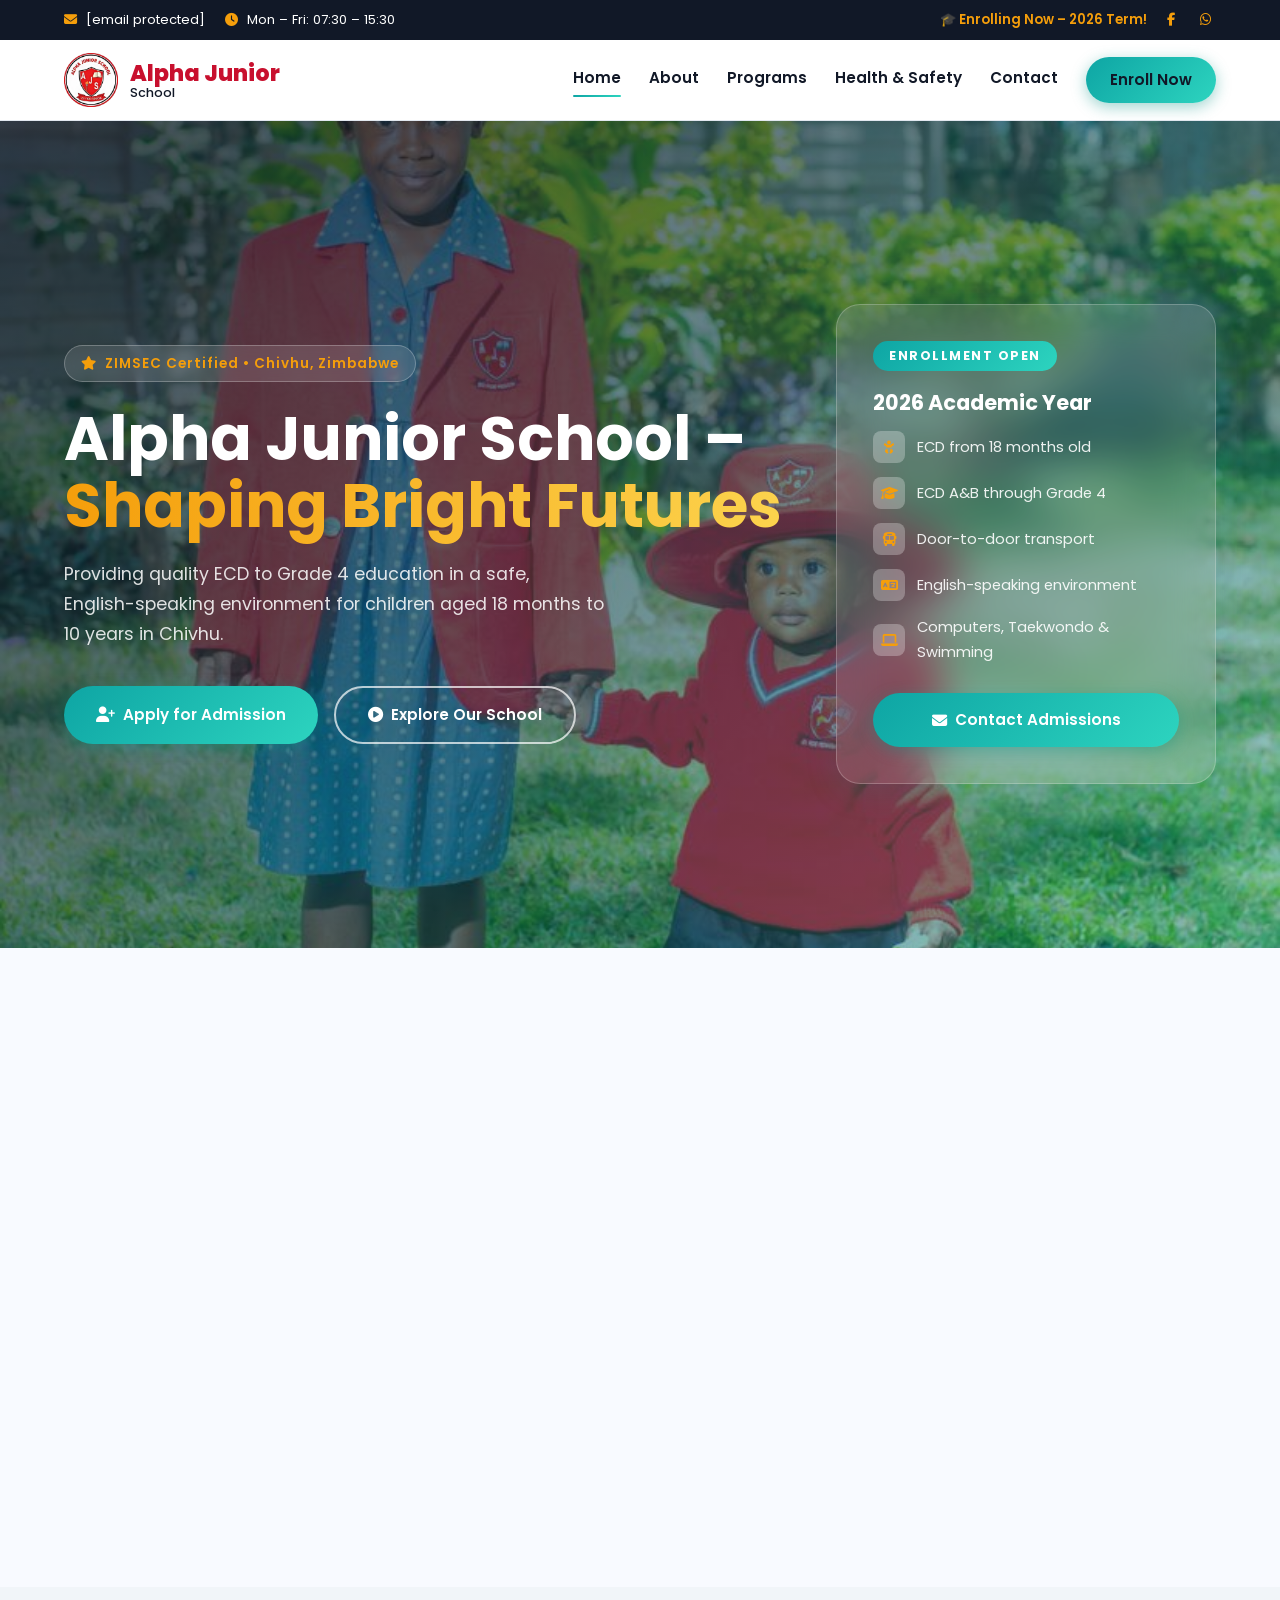
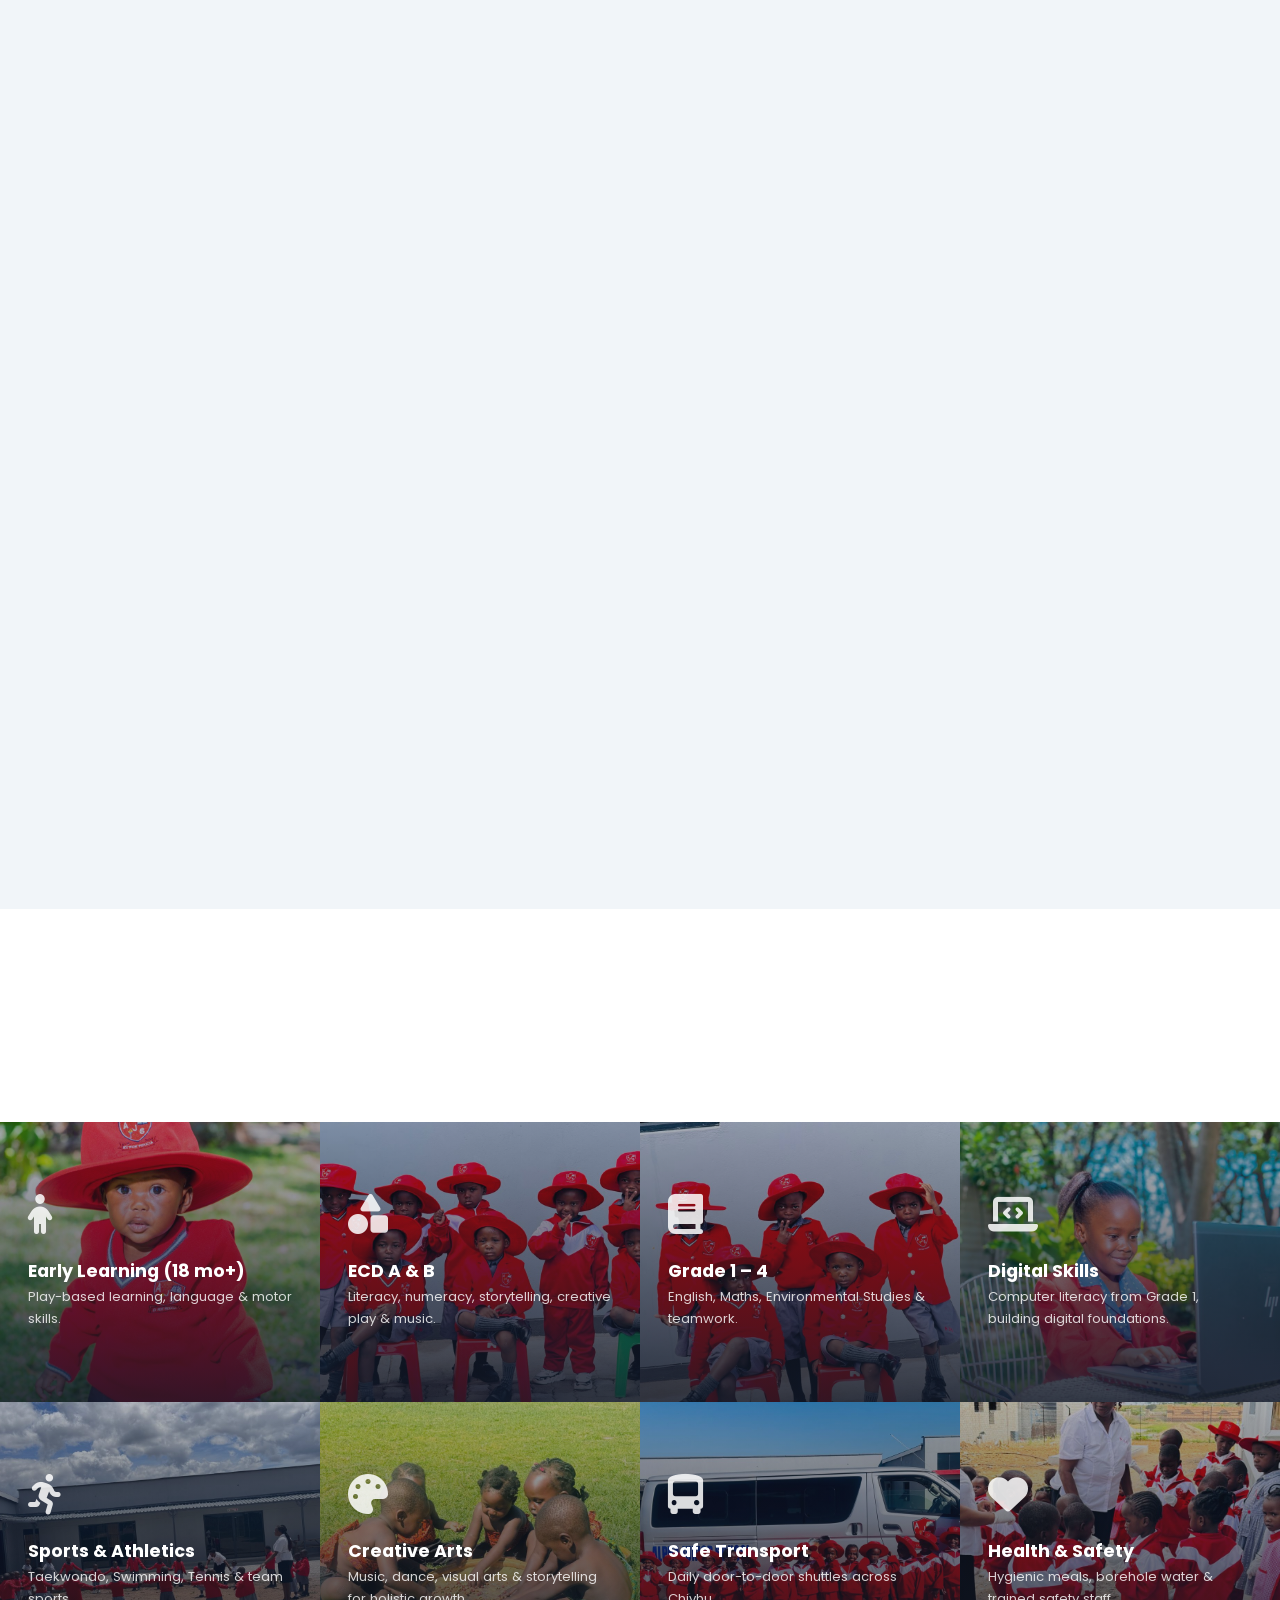
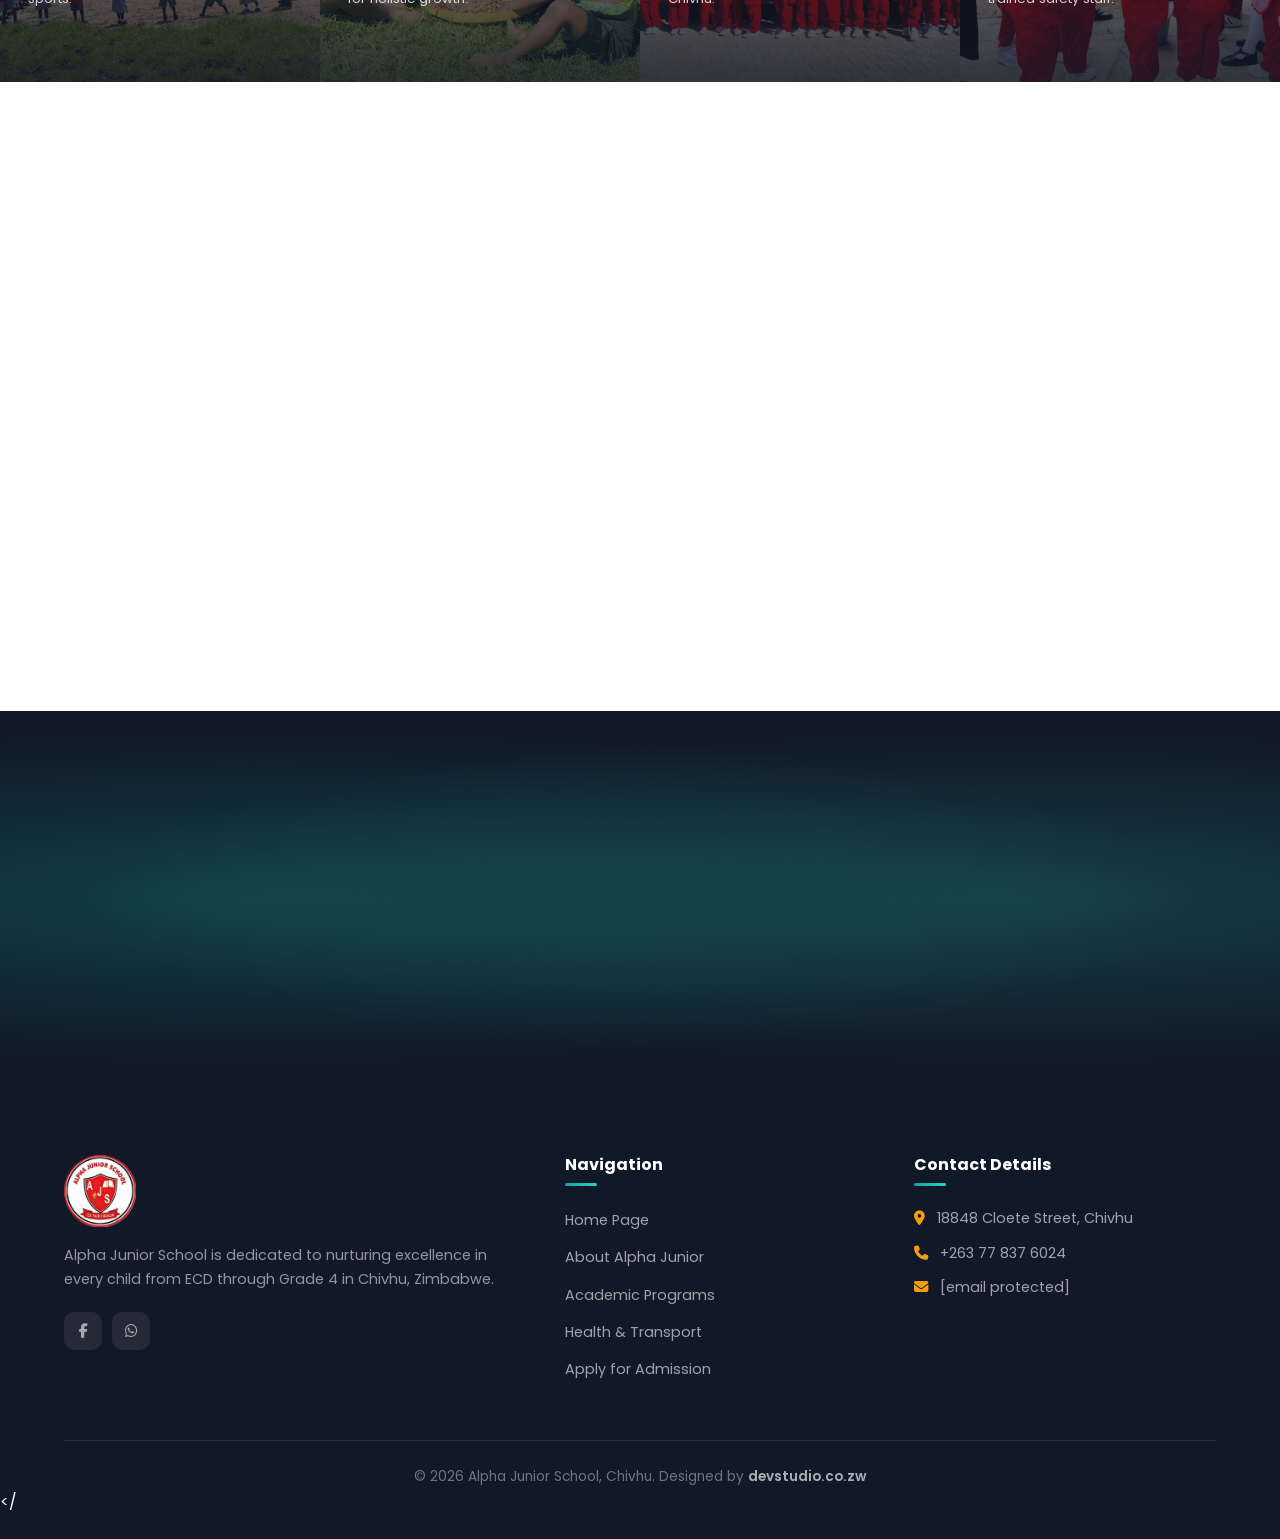
==== commit 701880f5: "Add files via upload" ====
--- a/index.html
+++ b/index.html
@@ -1,468 +1,473 @@
-<!DOCTYPE html>
-<html lang="en">
-
-<head>
-    <meta charset="UTF-8">
-    <meta name="viewport" content="width=device-width, initial-scale=1.0">
-    <!-- SEO Rule: Title between 50-60 characters -->
-    <title>Alpha Junior School | Top Primary & ECD Education in Chivhu</title>
-    <!-- SEO Rule: Meta Description between 150-160 characters -->
-    <meta name="description"
-        content="Alpha Junior School in Chivhu offers elite ECD to Grade 4 education. Discover our safe, nurturing environment and affordable, high-quality learning today.">
-
-    <!-- Canonical & Open Graph -->
-    <link rel="canonical" href="https://alphajuniorschool.co.zw/">
-    <meta property="og:title" content="Alpha Junior School | Quality ECD & Primary Education in Chivhu">
-    <meta property="og:description" content="Nurturing young minds from ECD to Grade 4 in Chivhu, Zimbabwe. Safe, English-speaking, ZIMSEC-aligned.">
-    <meta property="og:url" content="https://alphajuniorschool.co.zw/">
-    <meta property="og:type" content="website">
-
-    <!-- Favicon -->
-    <link rel="icon" type="image/png" href="assets/img/logo.png">
-    <link rel="manifest" href="manifest.json">
-
-    <!-- Google Fonts: Poppins -->
-    <link rel="preconnect" href="https://fonts.googleapis.com">
-    <link rel="preconnect" href="https://fonts.gstatic.com" crossorigin>
-    <link href="https://fonts.googleapis.com/css2?family=Poppins:ital,wght@0,300;0,400;0,500;0,600;0,700;0,800;1,400&display=swap" rel="stylesheet">
-
-    <!-- FontAwesome for Icons -->
-    <link rel="stylesheet" href="https://cdnjs.cloudflare.com/ajax/libs/font-awesome/6.4.0/css/all.min.css">
-
-    <!-- Custom Stylesheet -->
-    <link rel="stylesheet" href="assets/css/style.css">
-
-    <!-- JSON-LD Structured Data for SEO -->
-    <script type="application/ld+json">
-    {
-      "@context": "https://schema.org",
-      "@type": "EducationalOrganization",
-      "name": "Alpha Junior School",
-      "description": "Alpha Junior School in Chivhu provides high-quality preschool and primary education from ECD A to Grade 4.",
-      "url": "https://alphajuniorschool.co.zw",
-      "logo": "https://alphajuniorschool.co.zw/assets/img/logo.png",
-      "address": {
-        "@type": "PostalAddress",
-        "streetAddress": "18848 Cloete Street",
-        "addressLocality": "Chivhu",
-        "addressRegion": "Mashonaland East",
-        "addressCountry": "ZW"
-      },
-      "telephone": "+263778376024",
-      "email": "merggielonely@gmail.com",
-      "sameAs": [
-        "https://www.facebook.com/AlphaJuniorSchool"
-      ]
-    }
-    </script>
-</head>
-
-<body>
-
-    <!-- ===== HEADER ===== -->
-    <header>
-        <!-- Top Bar with Contact Info -->
-        <div class="top-bar">
-            <div class="container">
-                <div class="top-bar-info">
-                    <span><i class="fas fa-envelope"></i> merggielonely@gmail.com</span>
-                    <span><i class="fas fa-clock"></i> Mon – Fri: 07:30 – 15:30</span>
-                </div>
-                <div class="top-bar-social">
-                    <span style="color: var(--grid-amber); font-weight: 600;">🎓 Enrolling Now – 2026 Term!</span>
-                    <a href="https://www.facebook.com/AlphaJuniorSchoolChivhu" target="_blank" rel="noopener" aria-label="Follow Alpha Junior School on Facebook"><i class="fab fa-facebook-f"></i></a>
-                    <a href="https://wa.me/263778376024" target="_blank" rel="noopener" aria-label="Chat on WhatsApp"><i class="fab fa-whatsapp"></i></a>
-                </div>
-            </div>
-        </div>
-
-        <!-- Main Navigation Bar -->
-        <div class="header" id="main-header">
-            <div class="container nav-container">
-                <a href="index.html" class="logo" aria-label="Alpha Junior School Home">
-                    <img src="assets/img/logo.png" alt="Alpha Junior School Official Logo">
-                    <div class="logo-text">
-                        <span>Alpha Junior</span>
-                        <span>School</span>
-                    </div>
-                </a>
-
-                <nav class="nav-links" id="nav-links" aria-label="Primary Navigation">
-                    <a href="index.html" class="active">Home</a>
-                    <a href="about.html">About</a>
-                    <a href="programs.html">Programs</a>
-                    <a href="safety.html">Health & Safety</a>
-                    <a href="contact.html">Contact</a>
-                    <a href="contact.html" class="btn btn-primary" style="padding: 10px 24px;">Enroll Now</a>
-                </nav>
-
-                <button class="mobile-menu-btn" id="mobile-menu-btn" aria-label="Open mobile navigation menu" aria-expanded="false">
-                    <i class="fas fa-bars"></i>
-                </button>
-            </div>
-        </div>
-    </header>
-
-    <main>
-        <!-- ===== SECTION 1: HERO BANNER ===== -->
-        <section class="hero" style="background-image: url('assets/img/hero-bg.jpg');" aria-label="Hero Banner">
-            <div class="hero-inner">
-                <div class="container">
-                    <div class="hero-split">
-                        <!-- Left: Text Content -->
-                        <div class="hero-text">
-                            <div class="hero-badge">
-                                <i class="fas fa-star"></i>
-                                ZIMSEC Certified &bull; Chivhu, Zimbabwe
-                            </div>
-                            <!-- SEO Rule: Exactly ONE H1 tag per page -->
-                            <h1>Alpha Junior School – <span class="text-gradient" style="-webkit-text-fill-color: transparent; background: linear-gradient(90deg, #F59E0B, #FCD34D); background-clip: text; -webkit-background-clip: text;">Shaping Bright Futures</span></h1>
-                            <p>Providing quality ECD to Grade 4 education in a safe, English-speaking environment for children aged 18 months to 10 years in Chivhu.</p>
-                            <div class="hero-btns">
-                                <a href="contact.html" class="btn btn-primary"><i class="fas fa-user-plus"></i> Apply for Admission</a>
-                                <a href="about.html" class="btn btn-outline-white"><i class="fas fa-play-circle"></i> Explore Our School</a>
-                            </div>
-                        </div>
-
-                        <!-- Right: Glassmorphism Enrollment Card -->
-                        <div class="hero-card-wrap">
-                            <div class="glass-card">
-                                <span class="card-badge">Enrollment Open</span>
-                                <h3>2026 Academic Year</h3>
-                                <div class="stat-list">
-                                    <div class="stat-item">
-                                        <div style="width:32px;height:32px;background:rgba(255,255,255,0.15);border-radius:8px;display:flex;align-items:center;justify-content:center;flex-shrink:0;">
-                                            <i class="fas fa-baby" style="color:var(--grid-amber);font-size:0.85rem;"></i>
-                                        </div>
-                                        <span>ECD from 18 months old</span>
-                                    </div>
-                                    <div class="stat-item">
-                                        <div style="width:32px;height:32px;background:rgba(255,255,255,0.15);border-radius:8px;display:flex;align-items:center;justify-content:center;flex-shrink:0;">
-                                            <i class="fas fa-graduation-cap" style="color:var(--grid-amber);font-size:0.85rem;"></i>
-                                        </div>
-                                        <span>ECD A&amp;B through Grade 4</span>
-                                    </div>
-                                    <div class="stat-item">
-                                        <div style="width:32px;height:32px;background:rgba(255,255,255,0.15);border-radius:8px;display:flex;align-items:center;justify-content:center;flex-shrink:0;">
-                                            <i class="fas fa-bus" style="color:var(--grid-amber);font-size:0.85rem;"></i>
-                                        </div>
-                                        <span>Door-to-door transport</span>
-                                    </div>
-                                    <div class="stat-item">
-                                        <div style="width:32px;height:32px;background:rgba(255,255,255,0.15);border-radius:8px;display:flex;align-items:center;justify-content:center;flex-shrink:0;">
-                                            <i class="fas fa-language" style="color:var(--grid-amber);font-size:0.85rem;"></i>
-                                        </div>
-                                        <span>English-speaking environment</span>
-                                    </div>
-                                    <div class="stat-item">
-                                        <div style="width:32px;height:32px;background:rgba(255,255,255,0.15);border-radius:8px;display:flex;align-items:center;justify-content:center;flex-shrink:0;">
-                                            <i class="fas fa-laptop" style="color:var(--grid-amber);font-size:0.85rem;"></i>
-                                        </div>
-                                        <span>Computers, Taekwondo &amp; Swimming</span>
-                                    </div>
-                                </div>
-                                <a href="contact.html" class="btn btn-primary" style="width:100%;justify-content:center;">
-                                    <i class="fas fa-envelope"></i> Contact Admissions
-                                </a>
-                            </div>
-                        </div>
-                    </div>
-                </div>
-            </div>
-        </section>
-
-        <!-- ===== SECTION 2: WELCOME & OVERVIEW ===== -->
-        <section class="section-padding welcome-section" aria-label="Welcome to Alpha Junior School">
-            <div class="container">
-                <div class="split-grid">
-                    <!-- Text Column -->
-                    <article class="animate-on-scroll fade-right">
-                        <div class="section-title" style="text-align: left;">
-                            <span class="overline">Your Child's Second Home</span>
-                            <h2>Nurturing Young Minds to Excellence</h2>
-                        </div>
-                        <p>Alpha Junior School is a premier educational institution in Chivhu, Zimbabwe. We are dedicated to providing a balanced, ZIMSEC-aligned curriculum that emphasizes academic prowess, social development, and physical well-being.</p>
-                        <p style="margin-top: 16px; margin-bottom: 32px; color: var(--text-muted);">From our ECD wing for toddlers to our Grade 4 classrooms, every child receives personalized attention in a safe, English-speaking environment designed to build lifelong confidence.</p>
-                        <div style="display: flex; gap: 16px; flex-wrap: wrap;">
-                            <a href="about.html" class="btn btn-outline">Read Our Story</a>
-                            <a href="programs.html" class="btn btn-red">View Programs</a>
-                        </div>
-                    </article>
-
-                    <!-- Photo Mosaic Column -->
-                    <div class="photo-mosaic animate-on-scroll fade-left">
-                        <div class="photo-card">
-                            <img src="assets/img/18-months-to-24-months-students-with-a teacher.jpg" alt="Toddlers playing and learning in the Early Childhood Development class at Alpha Junior School">
-                            <span class="img-label">ECD Wing</span>
-                        </div>
-                        <div class="photo-card">
-                            <img src="assets/img/sports.jpg" alt="Primary school children participating in outdoor sports activities">
-                            <span class="img-label">Athletics</span>
-                        </div>
-                        <div class="photo-card">
-                            <img src="assets/img/grade-1-4.jpg" alt="Students studying in a bright Grade 4 classroom at Alpha Junior School">
-                            <span class="img-label">Grade 1-4</span>
-                        </div>
-                        <div class="photo-card">
-                            <img src="assets/img/creative-arts.jpg" alt="Students showcasing paintings in our creative arts department">
-                            <span class="img-label">Creative Arts</span>
-                        </div>
-                    </div>
-                </div>
-            </div>
-        </section>
-
-        <!-- ===== SECTION 3: BENTO BOX KEY SELLING POINTS ===== -->
-        <section class="section-padding" style="background: var(--bg-section);" aria-label="Why Choose Alpha Junior School">
-            <div class="container">
-                <div class="section-title animate-on-scroll fade-up">
-                    <span class="overline">Why Alpha Junior?</span>
-                    <h2>Our Foundation of Excellence</h2>
-                </div>
-                <!-- Bento Grid Layout -->
-                <div class="bento-grid animate-on-scroll fade-up">
-                    <!-- Featured tile: Transport (large) -->
-                    <div class="bento-item featured">
-                        <div class="bento-icon"><i class="fas fa-bus"></i></div>
-                        <h3>Door-to-Door Transport</h3>
-                        <p>Safe, reliable daily shuttle service across Chivhu. Our vetted drivers bring your child directly to your door.</p>
-                        <a href="safety.html" style="color: var(--grid-amber); font-weight: 700; font-size: 0.88rem; margin-top: 8px; display: inline-flex; align-items: center; gap: 6px;">Check Transport Routes <i class="fas fa-arrow-right"></i></a>
-                    </div>
-                    <!-- Regular tiles -->
-                    <div class="bento-item animate-on-scroll fade-up">
-                        <div class="bento-icon" style="background: rgba(250,204,21,0.12); color: #D97706;"><i class="fas fa-language"></i></div>
-                        <h3>English-Speaking</h3>
-                        <p>Full English-medium instruction builds reading, writing, and speaking confidence from early childhood.</p>
-                    </div>
-                    <div class="bento-item animate-on-scroll fade-up">
-                        <div class="bento-icon" style="background: rgba(16,185,129,0.12); color: #059669;"><i class="fas fa-book-open"></i></div>
-                        <h3>ZIMSEC Curriculum</h3>
-                        <p>Our structured curriculum fully aligns with Zimbabwe national standards, preparing learners for examinations.</p>
-                    </div>
-                    <div class="bento-item animate-on-scroll fade-up">
-                        <div class="bento-icon" style="background: rgba(79,70,229,0.12); color: var(--accent-indigo);"><i class="fas fa-users"></i></div>
-                        <h3>Small Class Sizes</h3>
-                        <p>Low student-to-teacher ratios guarantee that every child receives personal attention and guidance.</p>
-                    </div>
-                    <div class="bento-item animate-on-scroll fade-up">
-                        <div class="bento-icon" style="background: rgba(200,16,46,0.12); color: var(--primary-red);"><i class="fas fa-shield-alt"></i></div>
-                        <h3>Safe & Secure Campus</h3>
-                        <p>A fully supervised, hygienic, and physically secure environment with trained safety staff on site.</p>
-                    </div>
-                    <div class="bento-item animate-on-scroll fade-up">
-                        <div class="bento-icon" style="background: rgba(6,182,212,0.12); color: #0891B2;"><i class="fas fa-running"></i></div>
-                        <h3>Extracurricular Activities</h3>
-                        <p>Computers, Taekwondo, Swimming, and Tennis for holistic physical and digital skills development.</p>
-                    </div>
-                </div>
-            </div>
-        </section>
-
-        <!-- ===== SECTION 4: PROGRAMS MOSAIC GRID ===== -->
-        <section aria-label="Academic Programs Overview" style="overflow: hidden;">
-            <div class="section-title animate-on-scroll fade-up" style="padding-top: var(--space-10);">
-                <span class="overline">From Playgroup to Grade 4</span>
-                <h2>Explore Our Academic Journey</h2>
-            </div>
-            <div class="programs-mosaic">
-                <div class="mosaic-item mosaic-bg-img" style="background-image: url('assets/img/daycarestudent.jpg');">
-                    <div class="mi-overlay"></div>
-                    <div class="mi-content">
-                        <div class="mi-icon"><i class="fas fa-child"></i></div>
-                        <h3>Early Learning (18 mo+)</h3>
-                        <p>Play-based learning, language & motor skills.</p>
-                        <a href="programs.html" class="mi-link"><i class="fas fa-arrow-right"></i> Explore</a>
-                    </div>
-                </div>
-
-                <div class="mosaic-item mosaic-bg-img" style="background-image: url('assets/img/ecda-b-students.jpg');">
-                    <div class="mi-overlay"></div>
-                    <div class="mi-content">
-                        <div class="mi-icon"><i class="fas fa-shapes"></i></div>
-                        <h3>ECD A & B</h3>
-                        <p>Literacy, numeracy, storytelling, creative play & music.</p>
-                        <a href="programs.html" class="mi-link"><i class="fas fa-arrow-right"></i> Explore</a>
-                    </div>
-                </div>
-
-                <div class="mosaic-item mosaic-bg-img" style="background-image: url('assets/img/students-using-computers.jpg');">
-                    <div class="mi-overlay"></div>
-                    <div class="mi-content">
-                        <div class="mi-icon"><i class="fas fa-book"></i></div>
-                        <h3>Grade 1 – 4</h3>
-                        <p>English, Maths, Environmental Studies & teamwork.</p>
-                        <a href="programs.html" class="mi-link"><i class="fas fa-arrow-right"></i> Explore</a>
-                    </div>
-                </div>
-
-                <div class="mosaic-item mosaic-bg-img" style="background-image: url('assets/img/students-secritary-on-a-computer.jpg');">
-                    <div class="mi-overlay"></div>
-                    <div class="mi-content">
-                        <div class="mi-icon"><i class="fas fa-laptop-code"></i></div>
-                        <h3>Digital Skills</h3>
-                        <p>Computer literacy from Grade 1, building digital foundations.</p>
-                        <a href="programs.html" class="mi-link"><i class="fas fa-arrow-right"></i> Explore</a>
-                    </div>
-                </div>
-
-                <div class="mosaic-item mosaic-bg-img" style="background-image: url('assets/img/sports.jpg');">
-                    <div class="mi-overlay"></div>
-                    <div class="mi-content">
-                        <div class="mi-icon"><i class="fas fa-running"></i></div>
-                        <h3>Sports & Athletics</h3>
-                        <p>Taekwondo, Swimming, Tennis & team sports.</p>
-                        <a href="programs.html" class="mi-link"><i class="fas fa-arrow-right"></i> Explore</a>
-                    </div>
-                </div>
-
-                <div class="mosaic-item mosaic-bg-img" style="background-image: url('assets/img/creative-arts.jpg');">
-                    <div class="mi-overlay"></div>
-                    <div class="mi-content">
-                        <div class="mi-icon"><i class="fas fa-palette"></i></div>
-                        <h3>Creative Arts</h3>
-                        <p>Music, dance, visual arts & storytelling for holistic growth.</p>
-                        <a href="programs.html" class="mi-link"><i class="fas fa-arrow-right"></i> Explore</a>
-                    </div>
-                </div>
-
-                <div class="mosaic-item mosaic-bg-img" style="background-image: url('assets/img/ourtransportandstudents.jpg');">
-                    <div class="mi-overlay"></div>
-                    <div class="mi-content">
-                        <div class="mi-icon"><i class="fas fa-bus-alt"></i></div>
-                        <h3>Safe Transport</h3>
-                        <p>Daily door-to-door shuttles across Chivhu.</p>
-                        <a href="safety.html" class="mi-link"><i class="fas fa-arrow-right"></i> Learn More</a>
-                    </div>
-                </div>
-
-                <div class="mosaic-item mosaic-bg-img" style="background-image: url('assets/img/student-with-teachers-outside.jpg');">
-                    <div class="mi-overlay"></div>
-                    <div class="mi-content">
-                        <div class="mi-icon"><i class="fas fa-heart"></i></div>
-                        <h3>Health & Safety</h3>
-                        <p>Hygienic meals, borehole water & trained safety staff.</p>
-                        <a href="safety.html" class="mi-link"><i class="fas fa-arrow-right"></i> Learn More</a>
-                    </div>
-                </div>
-            </div>
-        </section>
-
-        <!-- ===== SECTION 5: HOME GALLERY SNIPPET ===== -->
-        <section class="section-padding" aria-label="School Activity Gallery">
-            <div class="container">
-                <div class="section-title animate-on-scroll fade-up">
-                    <span class="overline">Life at Alpha Junior</span>
-                    <h2>A Glimpse Into Our World</h2>
-                </div>
-                <div class="gallery-scroll-wrap animate-on-scroll fade-up">
-                    <div class="gallery-card grainy-overlay">
-                        <img src="assets/img/ecda-b-students.jpg" alt="ECD students engaged in play-based learning activities">
-                        <div class="overlay"></div>
-                        <span class="caption">ECD Learning</span>
-                    </div>
-                    <div class="gallery-card grainy-overlay">
-                        <img src="assets/img/sports.jpg" alt="Students participating in outdoor sports day at Alpha Junior School">
-                        <div class="overlay"></div>
-                        <span class="caption">Sports Day</span>
-                    </div>
-                    <div class="gallery-card grainy-overlay">
-                        <img src="assets/img/grade-1-4.jpg" alt="Grade 4 students in a modern, bright classroom">
-                        <div class="overlay"></div>
-                        <span class="caption">Primary Classes</span>
-                    </div>
-                    <div class="gallery-card grainy-overlay">
-                        <img src="assets/img/creative-arts.jpg" alt="Students displaying creative artwork at the school art exhibition">
-                        <div class="overlay"></div>
-                        <span class="caption">Creative Arts</span>
-                    </div>
-                    <div class="gallery-card grainy-overlay">
-                        <img src="assets/img/students-outside.jpg" alt="Alpha Junior School campus and facilities">
-                        <div class="overlay"></div>
-                        <span class="caption">Our Campus</span>
-                    </div>
-                    <div class="gallery-card grainy-overlay">
-                        <img src="assets/img/ourtransport1.jpg" alt="School transport vehicle ready for student pickup">
-                        <div class="overlay"></div>
-                        <span class="caption">School Transport</span>
-                    </div>
-                </div>
-            </div>
-        </section>
-
-        <!-- ===== SECTION 6: CALL TO ACTION ===== -->
-        <section class="cta-banner" aria-label="Enrollment Call to Action">
-            <div class="container animate-on-scroll fade-up">
-                <h2>Ready to Enroll Your Child?</h2>
-                <p>Join the Alpha Junior School family today and give your child the foundation they deserve. Applications for the 2026 academic term are now open!</p>
-                <div style="display: flex; gap: 16px; justify-content: center; flex-wrap: wrap;">
-                    <a href="contact.html" class="btn btn-primary"><i class="fas fa-user-plus"></i> Apply for Admission</a>
-                    <a href="tel:+263778376024" class="btn btn-outline-white"><i class="fas fa-phone"></i> Call: +263 77 837 6024</a>
-                </div>
-            </div>
-        </section>
-    </main>
-
-    <!-- ===== FOOTER ===== -->
-    <footer class="footer">
-        <div class="container">
-            <div class="footer-grid">
-                <!-- Brand Column -->
-                <div class="footer-col">
-                    <img src="assets/img/logo.png" alt="Alpha Junior School Small Logo" style="width: 72px; margin-bottom: 16px; border-radius: 8px;">
-                    <p>Alpha Junior School is dedicated to nurturing excellence in every child from ECD through Grade 4 in Chivhu, Zimbabwe.</p>
-                    <div class="footer-social">
-                        <a href="https://www.facebook.com/AlphaJuniorSchoolChivhu" target="_blank" aria-label="Facebook"><i class="fab fa-facebook-f"></i></a>
-                        <a href="https://wa.me/263778376024" target="_blank" aria-label="WhatsApp"><i class="fab fa-whatsapp"></i></a>
-                    </div>
-                </div>
-
-                <!-- Navigation Column -->
-                <nav class="footer-col" aria-label="Footer Navigation">
-                    <h4>Navigation</h4>
-                    <ul>
-                        <li><a href="index.html">Home Page</a></li>
-                        <li><a href="about.html">About Alpha Junior</a></li>
-                        <li><a href="programs.html">Academic Programs</a></li>
-                        <li><a href="safety.html">Health &amp; Transport</a></li>
-                        <li><a href="contact.html">Apply for Admission</a></li>
-                    </ul>
-                </nav>
-
-                <!-- Contact Column -->
-                <div class="footer-col">
-                    <h4>Contact Details</h4>
-                    <ul>
-                        <li style="color:rgba(255,255,255,0.6); font-size:0.9rem; margin-bottom:10px;">
-                            <i class="fas fa-map-marker-alt" style="color:var(--grid-amber); margin-right:8px;"></i>
-                            18848 Cloete Street, Chivhu
-                        </li>
-                        <li style="color:rgba(255,255,255,0.6); font-size:0.9rem; margin-bottom:10px;">
-                            <i class="fas fa-phone" style="color:var(--grid-amber); margin-right:8px;"></i>
-                            <a href="tel:+263778376024" style="color:rgba(255,255,255,0.6);">+263 77 837 6024</a>
-                        </li>
-                        <li style="color:rgba(255,255,255,0.6); font-size:0.9rem;">
-                            <i class="fas fa-envelope" style="color:var(--grid-amber); margin-right:8px;"></i>
-                            <a href="mailto:merggielonely@gmail.com" style="color:rgba(255,255,255,0.6);">merggielonely@gmail.com</a>
-                        </li>
-                    </ul>
-                </div>
-            </div>
-
-            <!-- Attribution -->
-            <div class="footer-bottom">
-                <p>&copy; 2026 Alpha Junior School, Chivhu. Designed by <a href="https://devstudio.co.zw" target="_blank" rel="nofollow">devstudio.co.zw</a></p>
-            </div>
-        </div>
-    </footer>
-
-    <!-- WhatsApp Floating Pulse Button -->
-    <a href="https://wa.me/263778376024" class="whatsapp-float" target="_blank" rel="noopener noreferrer"
-        aria-label="Chat with Alpha Junior School on WhatsApp">
-        <i class="fab fa-whatsapp"></i>
-    </a>
-
-    <!-- Scripts -->
-    <script src="assets/js/main.js"></script>
-</body>
-
-</html>
+<!DOCTYPE html>
+<html lang="en">
+
+<head>
+    <meta charset="UTF-8">
+    <meta name="viewport" content="width=device-width, initial-scale=1.0">
+    <title>Alpha Junior School | Top Primary & ECD Education in Chivhu</title>
+    <meta name="description" content="Alpha Junior School in Chivhu offers elite ECD to Grade 4 education. Discover our safe, nurturing environment and affordable, high-quality learning today.">
+
+    <!-- Canonical & Open Graph -->
+    <link rel="canonical" href="https://alphajuniorschool.co.zw/">
+    <meta property="og:title" content="Alpha Junior School | Quality ECD & Primary Education in Chivhu">
+    <meta property="og:description" content="Nurturing young minds from ECD to Grade 4 in Chivhu, Zimbabwe. Safe, English-speaking, ZIMSEC-aligned.">
+    <meta property="og:url" content="https://alphajuniorschool.co.zw/">
+    <meta property="og:type" content="website">
+    <meta property="og:image" content="assets/img/logo.png">
+    <meta property="og:image:width" content="512">
+    <meta property="og:image:height" content="512">
+    <meta property="og:site_name" content="Alpha Junior School">
+
+    <!-- Twitter Card -->
+    <meta name="twitter:card" content="summary_large_image">
+    <meta name="twitter:title" content="Alpha Junior School | Quality ECD & Primary Education in Chivhu">
+    <meta name="twitter:description" content="Nurturing young minds from ECD to Grade 4 in Chivhu, Zimbabwe. Safe, English-speaking, ZIMSEC-aligned.">
+    <meta name="twitter:image" content="assets/img/logo.png">
+
+    <!-- Favicon -->
+    <link rel="icon" type="image/png" href="assets/img/logo.png">
+    <link rel="manifest" href="manifest.json">
+
+    <!-- Preload critical assets -->
+    <link rel="preload" as="image" href="assets/img/hero-bg.jpg">
+
+    <!-- Google Fonts: Non-render-blocking -->
+    <link rel="preconnect" href="https://fonts.googleapis.com">
+    <link rel="preconnect" href="https://fonts.gstatic.com" crossorigin>
+    <link href="https://fonts.googleapis.com/css2?family=Poppins:ital,wght@0,300;0,400;0,500;0,600;0,700;0,800;1,400&display=swap" rel="stylesheet">
+
+    <!-- FontAwesome: Non-render-blocking -->
+    <link rel="stylesheet" href="https://cdnjs.cloudflare.com/ajax/libs/font-awesome/6.4.0/css/all.min.css">
+
+    <!-- Custom Stylesheet -->
+    <link rel="stylesheet" href="assets/css/style.css">
+
+    <!-- JSON-LD Structured Data -->
+    <script type="application/ld+json">
+    {
+      "@context": "https://schema.org",
+      "@type": "EducationalOrganization",
+      "name": "Alpha Junior School",
+      "description": "Alpha Junior School in Chivhu provides high-quality preschool and primary education from ECD A to Grade 4.",
+      "url": "https://alphajuniorschool.co.zw",
+      "logo": "https://alphajuniorschool.co.zw/assets/img/logo.png",
+      "address": {
+        "@type": "PostalAddress",
+        "streetAddress": "18848 Cloete Street",
+        "addressLocality": "Chivhu",
+        "addressRegion": "Mashonaland East",
+        "addressCountry": "ZW"
+      },
+      "geo": {
+        "@type": "GeoCoordinates",
+        "latitude": -19.023448,
+        "longitude": 31.006432
+      },
+      "telephone": "+263778376024",
+      "openingHours": ["Mo-Fr 07:30-15:30", "Sa 09:00-12:00"],
+      "sameAs": [
+        "https://www.facebook.com/AlphaJuniorSchoolChivhu"
+      ]
+    }
+    </script>
+</head>
+
+<body>
+
+    <!-- ===== HEADER ===== -->
+    <header>
+        <div class="top-bar">
+            <div class="container">
+                <div class="top-bar-info">
+                    <span><i class="fas fa-envelope"></i> <a href="/cdn-cgi/l/email-protection" class="__cf_email__" data-cfemail="f39a9d959cb3929f839b9299869d9a9c8180909b9c9c9fdd909cdd8984">[email&#160;protected]</a></span>
+                    <span><i class="fas fa-clock"></i> Mon – Fri: 07:30 – 15:30</span>
+                </div>
+                <div class="top-bar-social">
+                    <span style="color: var(--grid-amber); font-weight: 600;">🎓 Enrolling Now – 2026 Term!</span>
+                    <a href="https://www.facebook.com/AlphaJuniorSchoolChivhu" target="_blank" rel="noopener" aria-label="Follow Alpha Junior School on Facebook"><i class="fab fa-facebook-f"></i></a>
+                    <a href="https://wa.me/263778376024" target="_blank" rel="noopener" aria-label="Chat on WhatsApp"><i class="fab fa-whatsapp"></i></a>
+                </div>
+            </div>
+        </div>
+
+        <div class="header" id="main-header">
+            <div class="container nav-container">
+                <a href="index.html" class="logo" aria-label="Alpha Junior School Home">
+                    <img src="assets/img/logo.png" alt="Alpha Junior School Official Logo" width="48" height="48">
+                    <div class="logo-text">
+                        <span>Alpha Junior</span>
+                        <span>School</span>
+                    </div>
+                </a>
+
+                <nav class="nav-links" id="nav-links" aria-label="Primary Navigation">
+                    <a href="index.html" class="active">Home</a>
+                    <a href="about.html">About</a>
+                    <a href="programs.html">Programs</a>
+                    <a href="safety.html">Health & Safety</a>
+                    <a href="contact.html">Contact</a>
+                    <a href="contact.html" class="btn btn-primary" style="padding: 10px 24px;">Enroll Now</a>
+                </nav>
+
+                <button class="mobile-menu-btn" id="mobile-menu-btn" aria-label="Open mobile navigation menu" aria-expanded="false">
+                    <i class="fas fa-bars"></i>
+                </button>
+            </div>
+        </div>
+    </header>
+
+    <noscript>
+        <style>.animate-on-scroll { opacity: 1 !important; transform: none !important; }</style>
+    </noscript>
+
+    <main>
+        <!-- ===== SECTION 1: HERO BANNER ===== -->
+        <section class="hero" style="background-image: url('assets/img/hero-bg.jpg');" aria-label="Hero Banner">
+            <div class="hero-inner">
+                <div class="container">
+                    <div class="hero-split">
+                        <!-- Left: Text Content -->
+                        <div class="hero-text">
+                            <div class="hero-badge">
+                                <i class="fas fa-star"></i>
+                                ZIMSEC Certified &bull; Chivhu, Zimbabwe
+                            </div>
+                            <h1>Alpha Junior School – <span class="text-gradient" style="-webkit-text-fill-color: transparent; background: linear-gradient(90deg, #F59E0B, #FCD34D); background-clip: text; -webkit-background-clip: text;">Shaping Bright Futures</span></h1>
+                            <p>Providing quality ECD to Grade 4 education in a safe, English-speaking environment for children aged 18 months to 10 years in Chivhu.</p>
+                            <div class="hero-btns">
+                                <a href="contact.html" class="btn btn-primary"><i class="fas fa-user-plus"></i> Apply for Admission</a>
+                                <a href="about.html" class="btn btn-outline-white"><i class="fas fa-play-circle"></i> Explore Our School</a>
+                            </div>
+                        </div>
+
+                        <!-- Right: Glassmorphism Enrollment Card -->
+                        <div class="hero-card-wrap">
+                            <div class="glass-card">
+                                <span class="card-badge">Enrollment Open</span>
+                                <h3>2026 Academic Year</h3>
+                                <div class="stat-list">
+                                    <div class="stat-item">
+                                        <div style="width:32px;height:32px;background:rgba(255,255,255,0.15);border-radius:8px;display:flex;align-items:center;justify-content:center;flex-shrink:0;">
+                                            <i class="fas fa-baby" style="color:var(--grid-amber);font-size:0.85rem;"></i>
+                                        </div>
+                                        <span>ECD from 18 months old</span>
+                                    </div>
+                                    <div class="stat-item">
+                                        <div style="width:32px;height:32px;background:rgba(255,255,255,0.15);border-radius:8px;display:flex;align-items:center;justify-content:center;flex-shrink:0;">
+                                            <i class="fas fa-graduation-cap" style="color:var(--grid-amber);font-size:0.85rem;"></i>
+                                        </div>
+                                        <span>ECD A&amp;B through Grade 4</span>
+                                    </div>
+                                    <div class="stat-item">
+                                        <div style="width:32px;height:32px;background:rgba(255,255,255,0.15);border-radius:8px;display:flex;align-items:center;justify-content:center;flex-shrink:0;">
+                                            <i class="fas fa-bus" style="color:var(--grid-amber);font-size:0.85rem;"></i>
+                                        </div>
+                                        <span>Door-to-door transport</span>
+                                    </div>
+                                    <div class="stat-item">
+                                        <div style="width:32px;height:32px;background:rgba(255,255,255,0.15);border-radius:8px;display:flex;align-items:center;justify-content:center;flex-shrink:0;">
+                                            <i class="fas fa-language" style="color:var(--grid-amber);font-size:0.85rem;"></i>
+                                        </div>
+                                        <span>English-speaking environment</span>
+                                    </div>
+                                    <div class="stat-item">
+                                        <div style="width:32px;height:32px;background:rgba(255,255,255,0.15);border-radius:8px;display:flex;align-items:center;justify-content:center;flex-shrink:0;">
+                                            <i class="fas fa-laptop" style="color:var(--grid-amber);font-size:0.85rem;"></i>
+                                        </div>
+                                        <span>Computers, Taekwondo &amp; Swimming</span>
+                                    </div>
+                                </div>
+                                <a href="contact.html" class="btn btn-primary" style="width:100%;justify-content:center;">
+                                    <i class="fas fa-envelope"></i> Contact Admissions
+                                </a>
+                            </div>
+                        </div>
+                    </div>
+                </div>
+            </div>
+        </section>
+
+        <!-- ===== SECTION 2: WELCOME & OVERVIEW ===== -->
+        <section class="section-padding welcome-section" aria-label="Welcome to Alpha Junior School">
+            <div class="container">
+                <div class="split-grid">
+                    <!-- Text Column -->
+                    <article class="animate-on-scroll fade-right">
+                        <div class="section-title" style="text-align: left;">
+                            <span class="overline">Your Child's Second Home</span>
+                            <h2>Nurturing Young Minds to Excellence</h2>
+                        </div>
+                        <p>Alpha Junior School is a premier educational institution in Chivhu, Zimbabwe. We are dedicated to providing a balanced, ZIMSEC-aligned curriculum that emphasizes academic prowess, social development, and physical well-being.</p>
+                        <p style="margin-top: 16px; margin-bottom: 32px; color: var(--text-muted);">From our ECD wing for toddlers to our Grade 4 classrooms, every child receives personalized attention in a safe, English-speaking environment designed to build lifelong confidence.</p>
+                        <div style="display: flex; gap: 16px; flex-wrap: wrap;">
+                            <a href="about.html" class="btn btn-outline">Read Our Story</a>
+                            <a href="programs.html" class="btn btn-red">View Programs</a>
+                        </div>
+                    </article>
+
+                    <!-- Photo Mosaic Column -->
+                    <div class="photo-mosaic animate-on-scroll fade-left">
+                        <div class="photo-card">
+                            <img src="assets/img/18-months-to-24-months-students-with-a teacher.jpg" alt="Toddlers aged 18 to 24 months with their ECD teacher at Alpha Junior School" width="400" height="300" loading="lazy">
+                            <span class="img-label">ECD Wing</span>
+                        </div>
+                        <div class="photo-card">
+                            <img src="assets/img/sports.jpg" alt="Primary school children participating in outdoor sports activities at Alpha Junior School" width="400" height="300" loading="lazy">
+                            <span class="img-label">Athletics</span>
+                        </div>
+                        <div class="photo-card">
+                            <img src="assets/img/grade-1-4.jpg" alt="Grade 1 to 4 students in a bright classroom at Alpha Junior School" width="400" height="300" loading="lazy">
+                            <span class="img-label">Grade 1-4</span>
+                        </div>
+                        <div class="photo-card">
+                            <img src="assets/img/creative-arts.jpg" alt="Students showcasing paintings and artwork in the creative arts department" width="400" height="300" loading="lazy">
+                            <span class="img-label">Creative Arts</span>
+                        </div>
+                    </div>
+                </div>
+            </div>
+        </section>
+
+        <!-- ===== SECTION 3: BENTO BOX KEY SELLING POINTS ===== -->
+        <section class="section-padding" style="background: var(--bg-section);" aria-label="Why Choose Alpha Junior School">
+            <div class="container">
+                <div class="section-title animate-on-scroll fade-up">
+                    <span class="overline">Why Alpha Junior?</span>
+                    <h2>Our Foundation of Excellence</h2>
+                </div>
+                <div class="bento-grid animate-on-scroll fade-up">
+                    <div class="bento-item featured">
+                        <div class="bento-icon"><i class="fas fa-bus"></i></div>
+                        <h3>Door-to-Door Transport</h3>
+                        <p>Safe, reliable daily shuttle service across Chivhu. Our vetted drivers bring your child directly to your door.</p>
+                        <a href="safety.html" style="color: var(--grid-amber); font-weight: 700; font-size: 0.88rem; margin-top: 8px; display: inline-flex; align-items: center; gap: 6px;">Check Transport Routes <i class="fas fa-arrow-right"></i></a>
+                    </div>
+                    <div class="bento-item animate-on-scroll fade-up">
+                        <div class="bento-icon" style="background: rgba(250,204,21,0.12); color: #D97706;"><i class="fas fa-language"></i></div>
+                        <h3>English-Speaking</h3>
+                        <p>Full English-medium instruction builds reading, writing, and speaking confidence from early childhood.</p>
+                    </div>
+                    <div class="bento-item animate-on-scroll fade-up">
+                        <div class="bento-icon" style="background: rgba(16,185,129,0.12); color: #059669;"><i class="fas fa-book-open"></i></div>
+                        <h3>ZIMSEC Curriculum</h3>
+                        <p>Our structured curriculum fully aligns with Zimbabwe national standards, preparing learners for examinations.</p>
+                    </div>
+                    <div class="bento-item animate-on-scroll fade-up">
+                        <div class="bento-icon" style="background: rgba(79,70,229,0.12); color: var(--accent-indigo);"><i class="fas fa-users"></i></div>
+                        <h3>Small Class Sizes</h3>
+                        <p>Low student-to-teacher ratios guarantee that every child receives personal attention and guidance.</p>
+                    </div>
+                    <div class="bento-item animate-on-scroll fade-up">
+                        <div class="bento-icon" style="background: rgba(200,16,46,0.12); color: var(--primary-red);"><i class="fas fa-shield-alt"></i></div>
+                        <h3>Safe & Secure Campus</h3>
+                        <p>A fully supervised, hygienic, and physically secure environment with trained safety staff on site.</p>
+                    </div>
+                    <div class="bento-item animate-on-scroll fade-up">
+                        <div class="bento-icon" style="background: rgba(6,182,212,0.12); color: #0891B2;"><i class="fas fa-running"></i></div>
+                        <h3>Extracurricular Activities</h3>
+                        <p>Computers, Taekwondo, Swimming, and Tennis for holistic physical and digital skills development.</p>
+                    </div>
+                </div>
+            </div>
+        </section>
+
+        <!-- ===== SECTION 4: PROGRAMS MOSAIC GRID ===== -->
+        <section aria-label="Academic Programs Overview" style="overflow: hidden;">
+            <div class="section-title animate-on-scroll fade-up" style="padding-top: var(--space-10);">
+                <span class="overline">From Playgroup to Grade 4</span>
+                <h2>Explore Our Academic Journey</h2>
+            </div>
+            <div class="programs-mosaic">
+                <!-- daycarestudent.jpg = very young child / toddler in daycare setting -->
+                <div class="mosaic-item mosaic-bg-img" style="background-image: url('assets/img/daycarestudent.jpg');">
+                    <div class="mi-overlay"></div>
+                    <div class="mi-content">
+                        <div class="mi-icon"><i class="fas fa-child"></i></div>
+                        <h3>Early Learning (18 mo+)</h3>
+                        <p>Play-based learning, language & motor skills.</p>
+                        <a href="programs.html" class="mi-link"><i class="fas fa-arrow-right"></i> Explore</a>
+                    </div>
+                </div>
+
+                <!-- ecda-b-students.jpg = ECD A & B age group students -->
+                <div class="mosaic-item mosaic-bg-img" style="background-image: url('assets/img/ecda-b-students.jpg');">
+                    <div class="mi-overlay"></div>
+                    <div class="mi-content">
+                        <div class="mi-icon"><i class="fas fa-shapes"></i></div>
+                        <h3>ECD A & B</h3>
+                        <p>Literacy, numeracy, storytelling, creative play & music.</p>
+                        <a href="programs.html" class="mi-link"><i class="fas fa-arrow-right"></i> Explore</a>
+                    </div>
+                </div>
+
+                <!-- grade-1-4.jpg = Grade 1–4 classroom students -->
+                <div class="mosaic-item mosaic-bg-img" style="background-image: url('assets/img/grade-1-4.jpg');">
+                    <div class="mi-overlay"></div>
+                    <div class="mi-content">
+                        <div class="mi-icon"><i class="fas fa-book"></i></div>
+                        <h3>Grade 1 – 4</h3>
+                        <p>English, Maths, Environmental Studies & teamwork.</p>
+                        <a href="programs.html" class="mi-link"><i class="fas fa-arrow-right"></i> Explore</a>
+                    </div>
+                </div>
+
+                <!-- students-secritary-on-a-computer.jpg = student using a computer at a desk -->
+                <div class="mosaic-item mosaic-bg-img" style="background-image: url('assets/img/students-secritary-on-a-computer.jpg');">
+                    <div class="mi-overlay"></div>
+                    <div class="mi-content">
+                        <div class="mi-icon"><i class="fas fa-laptop-code"></i></div>
+                        <h3>Digital Skills</h3>
+                        <p>Computer literacy from Grade 1, building digital foundations.</p>
+                        <a href="programs.html" class="mi-link"><i class="fas fa-arrow-right"></i> Explore</a>
+                    </div>
+                </div>
+
+                <!-- sports.jpg = students in outdoor sports -->
+                <div class="mosaic-item mosaic-bg-img" style="background-image: url('assets/img/sports.jpg');">
+                    <div class="mi-overlay"></div>
+                    <div class="mi-content">
+                        <div class="mi-icon"><i class="fas fa-running"></i></div>
+                        <h3>Sports & Athletics</h3>
+                        <p>Taekwondo, Swimming, Tennis & team sports.</p>
+                        <a href="programs.html" class="mi-link"><i class="fas fa-arrow-right"></i> Explore</a>
+                    </div>
+                </div>
+
+                <!-- creative-arts.jpg = students with artwork / creative display -->
+                <div class="mosaic-item mosaic-bg-img" style="background-image: url('assets/img/creative-arts.jpg');">
+                    <div class="mi-overlay"></div>
+                    <div class="mi-content">
+                        <div class="mi-icon"><i class="fas fa-palette"></i></div>
+                        <h3>Creative Arts</h3>
+                        <p>Music, dance, visual arts & storytelling for holistic growth.</p>
+                        <a href="programs.html" class="mi-link"><i class="fas fa-arrow-right"></i> Explore</a>
+                    </div>
+                </div>
+
+                <!-- ourtransportandstudents.jpg = school transport vehicle with students -->
+                <div class="mosaic-item mosaic-bg-img" style="background-image: url('assets/img/ourtransportandstudents.jpg');">
+                    <div class="mi-overlay"></div>
+                    <div class="mi-content">
+                        <div class="mi-icon"><i class="fas fa-bus-alt"></i></div>
+                        <h3>Safe Transport</h3>
+                        <p>Daily door-to-door shuttles across Chivhu.</p>
+                        <a href="safety.html" class="mi-link"><i class="fas fa-arrow-right"></i> Learn More</a>
+                    </div>
+                </div>
+
+                <!-- student-with-teachers-outside.jpg = student with teacher outdoors -->
+                <div class="mosaic-item mosaic-bg-img" style="background-image: url('assets/img/student-with-teachers-outside.jpg');">
+                    <div class="mi-overlay"></div>
+                    <div class="mi-content">
+                        <div class="mi-icon"><i class="fas fa-heart"></i></div>
+                        <h3>Health & Safety</h3>
+                        <p>Hygienic meals, borehole water & trained safety staff.</p>
+                        <a href="safety.html" class="mi-link"><i class="fas fa-arrow-right"></i> Learn More</a>
+                    </div>
+                </div>
+            </div>
+        </section>
+
+        <!-- ===== SECTION 5: HOME GALLERY SNIPPET ===== -->
+        <section class="section-padding" aria-label="School Activity Gallery">
+            <div class="container">
+                <div class="section-title animate-on-scroll fade-up">
+                    <span class="overline">Life at Alpha Junior</span>
+                    <h2>A Glimpse Into Our World</h2>
+                </div>
+                <div class="gallery-scroll-wrap animate-on-scroll fade-up">
+                    <div class="gallery-card grainy-overlay">
+                        <img src="assets/img/ecda-b-students.jpg" alt="ECD A and B students engaged in play-based learning activities" width="400" height="300" loading="lazy">
+                        <div class="overlay"></div>
+                        <span class="caption">ECD Learning</span>
+                    </div>
+                    <div class="gallery-card grainy-overlay">
+                        <img src="assets/img/sports.jpg" alt="Students participating in outdoor sports day at Alpha Junior School" width="400" height="300" loading="lazy">
+                        <div class="overlay"></div>
+                        <span class="caption">Sports Day</span>
+                    </div>
+                    <div class="gallery-card grainy-overlay">
+                        <img src="assets/img/grade-1-4.jpg" alt="Grade 1 to 4 students in a modern bright classroom at Alpha Junior School" width="400" height="300" loading="lazy">
+                        <div class="overlay"></div>
+                        <span class="caption">Primary Classes</span>
+                    </div>
+                    <div class="gallery-card grainy-overlay">
+                        <img src="assets/img/creative-arts.jpg" alt="Students displaying creative artwork at the school art exhibition" width="400" height="300" loading="lazy">
+                        <div class="overlay"></div>
+                        <span class="caption">Creative Arts</span>
+                    </div>
+                    <div class="gallery-card grainy-overlay">
+                        <img src="assets/img/students-outside.jpg" alt="Students outside the Alpha Junior School campus building in Chivhu" width="400" height="300" loading="lazy">
+                        <div class="overlay"></div>
+                        <span class="caption">Our Campus</span>
+                    </div>
+                    <div class="gallery-card grainy-overlay">
+                        <img src="assets/img/ourtransport1.jpg" alt="Alpha Junior School transport vehicle ready for morning student pickup" width="400" height="300" loading="lazy">
+                        <div class="overlay"></div>
+                        <span class="caption">School Transport</span>
+                    </div>
+                </div>
+            </div>
+        </section>
+
+        <!-- ===== SECTION 6: CALL TO ACTION ===== -->
+        <section class="cta-banner" aria-label="Enrollment Call to Action">
+            <div class="container animate-on-scroll fade-up">
+                <h2>Ready to Enroll Your Child?</h2>
+                <p>Join the Alpha Junior School family today and give your child the foundation they deserve. Applications for the 2026 academic term are now open!</p>
+                <div style="display: flex; gap: 16px; justify-content: center; flex-wrap: wrap;">
+                    <a href="contact.html" class="btn btn-primary"><i class="fas fa-user-plus"></i> Apply for Admission</a>
+                    <a href="tel:+263778376024" class="btn btn-outline-white"><i class="fas fa-phone"></i> Call: +263 77 837 6024</a>
+                </div>
+            </div>
+        </section>
+    </main>
+
+    <!-- ===== FOOTER ===== -->
+    <footer class="footer">
+        <div class="container">
+            <div class="footer-grid">
+                <div class="footer-col">
+                    <img src="assets/img/logo.png" alt="Alpha Junior School Logo" width="72" height="72" loading="lazy" style="width: 72px; margin-bottom: 16px; border-radius: 8px;">
+                    <p>Alpha Junior School is dedicated to nurturing excellence in every child from ECD through Grade 4 in Chivhu, Zimbabwe.</p>
+                    <div class="footer-social">
+                        <a href="https://www.facebook.com/AlphaJuniorSchoolChivhu" target="_blank" rel="noopener" aria-label="Facebook"><i class="fab fa-facebook-f"></i></a>
+                        <a href="https://wa.me/263778376024" target="_blank" rel="noopener" aria-label="WhatsApp"><i class="fab fa-whatsapp"></i></a>
+                    </div>
+                </div>
+
+                <nav class="footer-col" aria-label="Footer Navigation">
+                    <h4>Navigation</h4>
+                    <ul>
+                        <li><a href="index.html">Home Page</a></li>
+                        <li><a href="about.html">About Alpha Junior</a></li>
+                        <li><a href="programs.html">Academic Programs</a></li>
+                        <li><a href="safety.html">Health &amp; Transport</a></li>
+                        <li><a href="contact.html">Apply for Admission</a></li>
+                    </ul>
+                </nav>
+
+                <div class="footer-col">
+                    <h4>Contact Details</h4>
+                    <ul>
+                        <li style="color:rgba(255,255,255,0.6); font-size:0.9rem; margin-bottom:10px;">
+                            <i class="fas fa-map-marker-alt" style="color:var(--grid-amber); margin-right:8px;"></i>
+                            18848 Cloete Street, Chivhu
+                        </li>
+                        <li style="color:rgba(255,255,255,0.6); font-size:0.9rem; margin-bottom:10px;">
+                            <i class="fas fa-phone" style="color:var(--grid-amber); margin-right:8px;"></i>
+                            <a href="tel:+263778376024" style="color:rgba(255,255,255,0.6);">+263 77 837 6024</a>
+                        </li>
+                        <li style="color:rgba(255,255,255,0.6); font-size:0.9rem;">
+                            <i class="fas fa-envelope" style="color:var(--grid-amber); margin-right:8px;"></i>
+                            <a href="/cdn-cgi/l/email-protection#c5acaba3aa85a4a9b5ada4afb0abacaab7b6a6adaaaaa9eba6aaebbfb2" style="color:rgba(255,255,255,0.6);"><span class="__cf_email__" data-cfemail="f0999e969fb0919c8098919a859e999f828393989f9f9cde939fde8a87">[email&#160;protected]</span></a>
+                        </li>
+                    </ul>
+                </div>
+            </div>
+
+            <div class="footer-bottom">
+                <p>&copy; 2026 Alpha Junior School, Chivhu. Designed by <a href="https://devstudio.co.zw" target="_blank" rel="noopener">devstudio.co.zw</a></p>
+            </div>
+        </div>
+    </
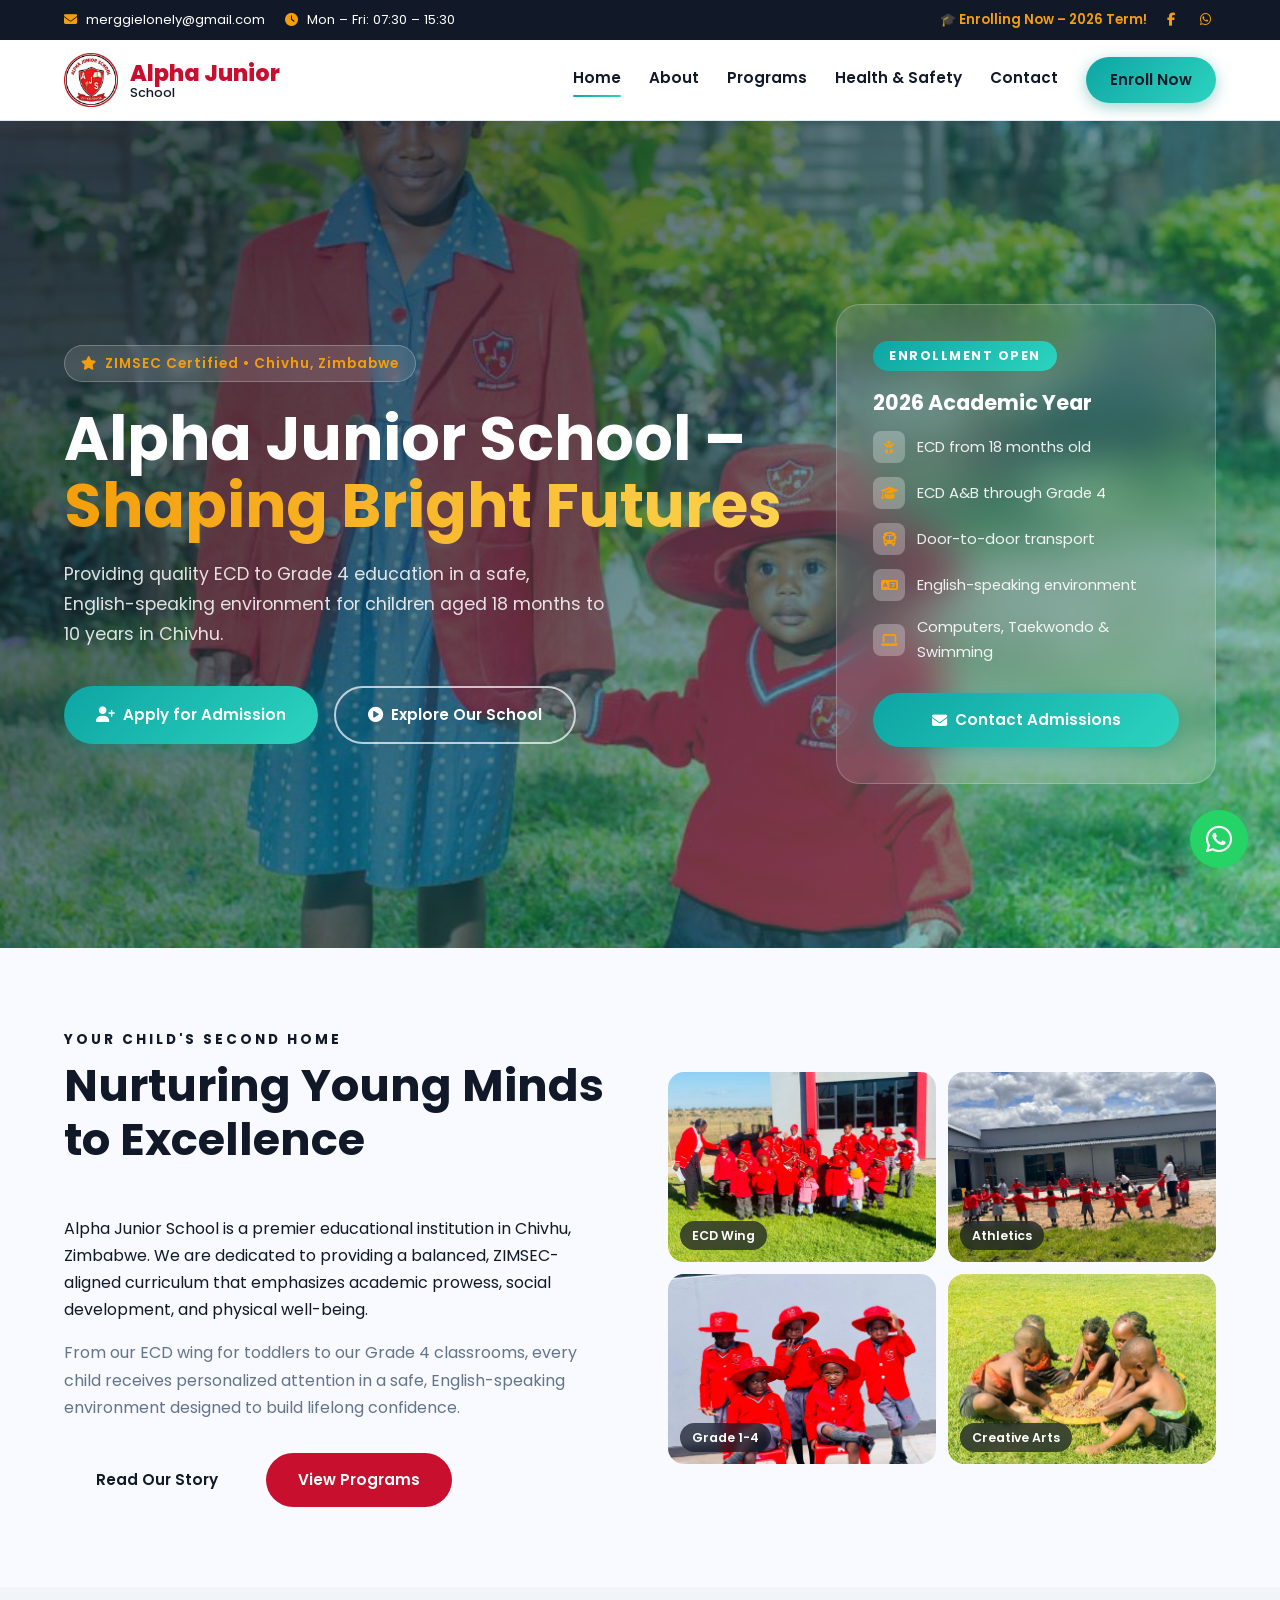
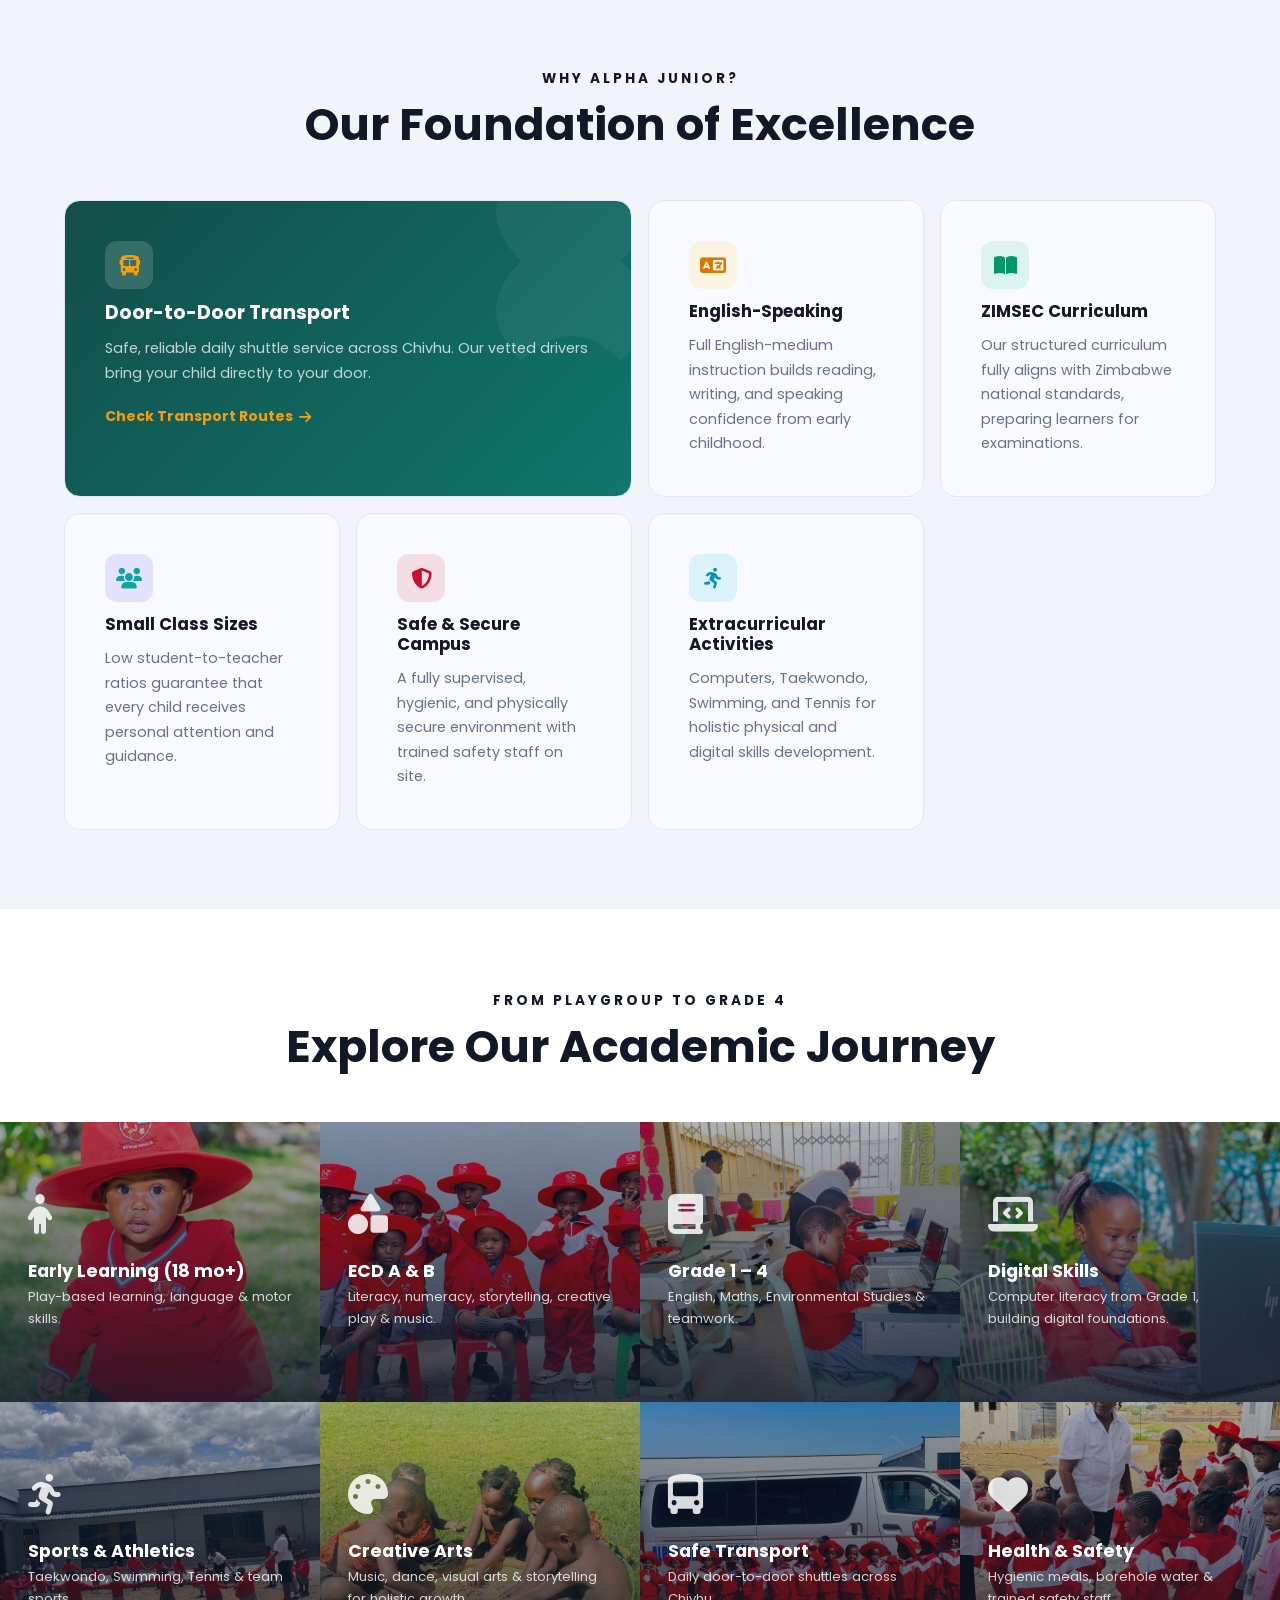
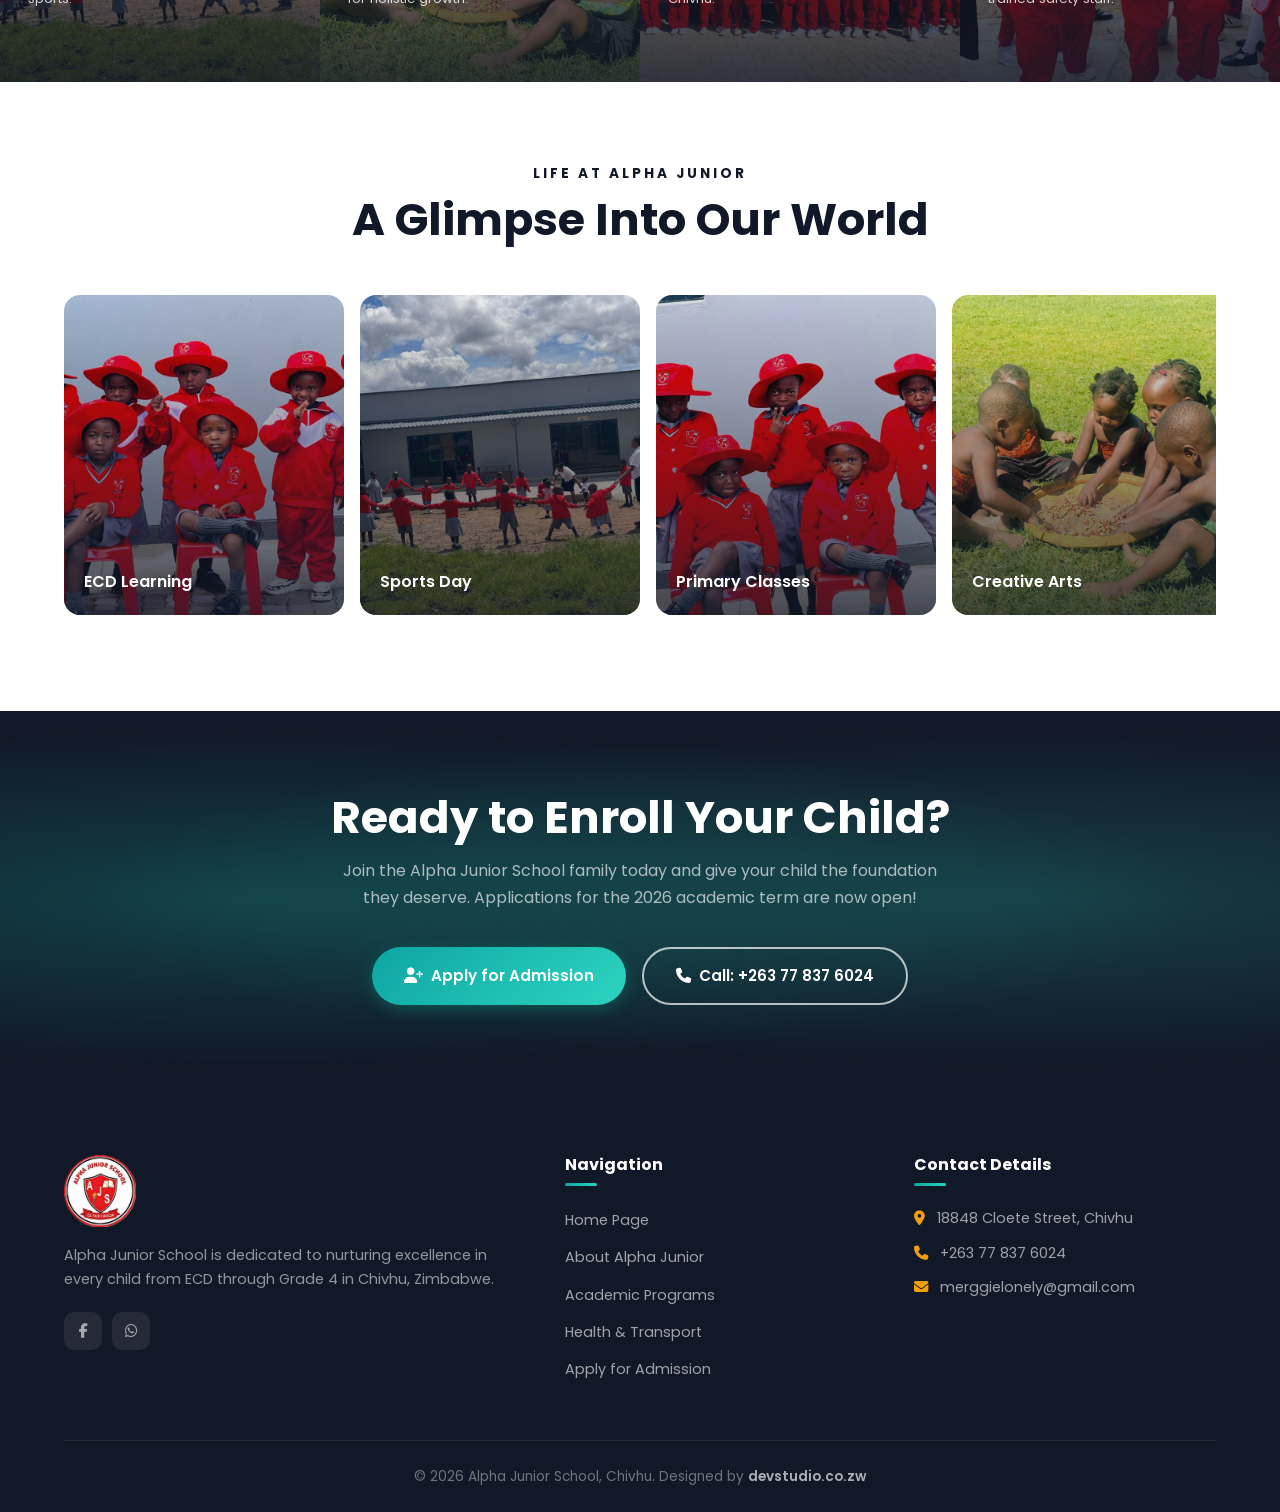
==== commit bc1639c6: "Add files via upload" ====
--- a/index.html
+++ b/index.html
@@ -1,473 +1,468 @@
-<!DOCTYPE html>
-<html lang="en">
-
-<head>
-    <meta charset="UTF-8">
-    <meta name="viewport" content="width=device-width, initial-scale=1.0">
-    <title>Alpha Junior School | Top Primary & ECD Education in Chivhu</title>
-    <meta name="description" content="Alpha Junior School in Chivhu offers elite ECD to Grade 4 education. Discover our safe, nurturing environment and affordable, high-quality learning today.">
-
-    <!-- Canonical & Open Graph -->
-    <link rel="canonical" href="https://alphajuniorschool.co.zw/">
-    <meta property="og:title" content="Alpha Junior School | Quality ECD & Primary Education in Chivhu">
-    <meta property="og:description" content="Nurturing young minds from ECD to Grade 4 in Chivhu, Zimbabwe. Safe, English-speaking, ZIMSEC-aligned.">
-    <meta property="og:url" content="https://alphajuniorschool.co.zw/">
-    <meta property="og:type" content="website">
-    <meta property="og:image" content="assets/img/logo.png">
-    <meta property="og:image:width" content="512">
-    <meta property="og:image:height" content="512">
-    <meta property="og:site_name" content="Alpha Junior School">
-
-    <!-- Twitter Card -->
-    <meta name="twitter:card" content="summary_large_image">
-    <meta name="twitter:title" content="Alpha Junior School | Quality ECD & Primary Education in Chivhu">
-    <meta name="twitter:description" content="Nurturing young minds from ECD to Grade 4 in Chivhu, Zimbabwe. Safe, English-speaking, ZIMSEC-aligned.">
-    <meta name="twitter:image" content="assets/img/logo.png">
-
-    <!-- Favicon -->
-    <link rel="icon" type="image/png" href="assets/img/logo.png">
-    <link rel="manifest" href="manifest.json">
-
-    <!-- Preload critical assets -->
-    <link rel="preload" as="image" href="assets/img/hero-bg.jpg">
-
-    <!-- Google Fonts: Non-render-blocking -->
-    <link rel="preconnect" href="https://fonts.googleapis.com">
-    <link rel="preconnect" href="https://fonts.gstatic.com" crossorigin>
-    <link href="https://fonts.googleapis.com/css2?family=Poppins:ital,wght@0,300;0,400;0,500;0,600;0,700;0,800;1,400&display=swap" rel="stylesheet">
-
-    <!-- FontAwesome: Non-render-blocking -->
-    <link rel="stylesheet" href="https://cdnjs.cloudflare.com/ajax/libs/font-awesome/6.4.0/css/all.min.css">
-
-    <!-- Custom Stylesheet -->
-    <link rel="stylesheet" href="assets/css/style.css">
-
-    <!-- JSON-LD Structured Data -->
-    <script type="application/ld+json">
-    {
-      "@context": "https://schema.org",
-      "@type": "EducationalOrganization",
-      "name": "Alpha Junior School",
-      "description": "Alpha Junior School in Chivhu provides high-quality preschool and primary education from ECD A to Grade 4.",
-      "url": "https://alphajuniorschool.co.zw",
-      "logo": "https://alphajuniorschool.co.zw/assets/img/logo.png",
-      "address": {
-        "@type": "PostalAddress",
-        "streetAddress": "18848 Cloete Street",
-        "addressLocality": "Chivhu",
-        "addressRegion": "Mashonaland East",
-        "addressCountry": "ZW"
-      },
-      "geo": {
-        "@type": "GeoCoordinates",
-        "latitude": -19.023448,
-        "longitude": 31.006432
-      },
-      "telephone": "+263778376024",
-      "openingHours": ["Mo-Fr 07:30-15:30", "Sa 09:00-12:00"],
-      "sameAs": [
-        "https://www.facebook.com/AlphaJuniorSchoolChivhu"
-      ]
-    }
-    </script>
-</head>
-
-<body>
-
-    <!-- ===== HEADER ===== -->
-    <header>
-        <div class="top-bar">
-            <div class="container">
-                <div class="top-bar-info">
-                    <span><i class="fas fa-envelope"></i> <a href="/cdn-cgi/l/email-protection" class="__cf_email__" data-cfemail="f39a9d959cb3929f839b9299869d9a9c8180909b9c9c9fdd909cdd8984">[email&#160;protected]</a></span>
-                    <span><i class="fas fa-clock"></i> Mon – Fri: 07:30 – 15:30</span>
-                </div>
-                <div class="top-bar-social">
-                    <span style="color: var(--grid-amber); font-weight: 600;">🎓 Enrolling Now – 2026 Term!</span>
-                    <a href="https://www.facebook.com/AlphaJuniorSchoolChivhu" target="_blank" rel="noopener" aria-label="Follow Alpha Junior School on Facebook"><i class="fab fa-facebook-f"></i></a>
-                    <a href="https://wa.me/263778376024" target="_blank" rel="noopener" aria-label="Chat on WhatsApp"><i class="fab fa-whatsapp"></i></a>
-                </div>
-            </div>
-        </div>
-
-        <div class="header" id="main-header">
-            <div class="container nav-container">
-                <a href="index.html" class="logo" aria-label="Alpha Junior School Home">
-                    <img src="assets/img/logo.png" alt="Alpha Junior School Official Logo" width="48" height="48">
-                    <div class="logo-text">
-                        <span>Alpha Junior</span>
-                        <span>School</span>
-                    </div>
-                </a>
-
-                <nav class="nav-links" id="nav-links" aria-label="Primary Navigation">
-                    <a href="index.html" class="active">Home</a>
-                    <a href="about.html">About</a>
-                    <a href="programs.html">Programs</a>
-                    <a href="safety.html">Health & Safety</a>
-                    <a href="contact.html">Contact</a>
-                    <a href="contact.html" class="btn btn-primary" style="padding: 10px 24px;">Enroll Now</a>
-                </nav>
-
-                <button class="mobile-menu-btn" id="mobile-menu-btn" aria-label="Open mobile navigation menu" aria-expanded="false">
-                    <i class="fas fa-bars"></i>
-                </button>
-            </div>
-        </div>
-    </header>
-
-    <noscript>
-        <style>.animate-on-scroll { opacity: 1 !important; transform: none !important; }</style>
-    </noscript>
-
-    <main>
-        <!-- ===== SECTION 1: HERO BANNER ===== -->
-        <section class="hero" style="background-image: url('assets/img/hero-bg.jpg');" aria-label="Hero Banner">
-            <div class="hero-inner">
-                <div class="container">
-                    <div class="hero-split">
-                        <!-- Left: Text Content -->
-                        <div class="hero-text">
-                            <div class="hero-badge">
-                                <i class="fas fa-star"></i>
-                                ZIMSEC Certified &bull; Chivhu, Zimbabwe
-                            </div>
-                            <h1>Alpha Junior School – <span class="text-gradient" style="-webkit-text-fill-color: transparent; background: linear-gradient(90deg, #F59E0B, #FCD34D); background-clip: text; -webkit-background-clip: text;">Shaping Bright Futures</span></h1>
-                            <p>Providing quality ECD to Grade 4 education in a safe, English-speaking environment for children aged 18 months to 10 years in Chivhu.</p>
-                            <div class="hero-btns">
-                                <a href="contact.html" class="btn btn-primary"><i class="fas fa-user-plus"></i> Apply for Admission</a>
-                                <a href="about.html" class="btn btn-outline-white"><i class="fas fa-play-circle"></i> Explore Our School</a>
-                            </div>
-                        </div>
-
-                        <!-- Right: Glassmorphism Enrollment Card -->
-                        <div class="hero-card-wrap">
-                            <div class="glass-card">
-                                <span class="card-badge">Enrollment Open</span>
-                                <h3>2026 Academic Year</h3>
-                                <div class="stat-list">
-                                    <div class="stat-item">
-                                        <div style="width:32px;height:32px;background:rgba(255,255,255,0.15);border-radius:8px;display:flex;align-items:center;justify-content:center;flex-shrink:0;">
-                                            <i class="fas fa-baby" style="color:var(--grid-amber);font-size:0.85rem;"></i>
-                                        </div>
-                                        <span>ECD from 18 months old</span>
-                                    </div>
-                                    <div class="stat-item">
-                                        <div style="width:32px;height:32px;background:rgba(255,255,255,0.15);border-radius:8px;display:flex;align-items:center;justify-content:center;flex-shrink:0;">
-                                            <i class="fas fa-graduation-cap" style="color:var(--grid-amber);font-size:0.85rem;"></i>
-                                        </div>
-                                        <span>ECD A&amp;B through Grade 4</span>
-                                    </div>
-                                    <div class="stat-item">
-                                        <div style="width:32px;height:32px;background:rgba(255,255,255,0.15);border-radius:8px;display:flex;align-items:center;justify-content:center;flex-shrink:0;">
-                                            <i class="fas fa-bus" style="color:var(--grid-amber);font-size:0.85rem;"></i>
-                                        </div>
-                                        <span>Door-to-door transport</span>
-                                    </div>
-                                    <div class="stat-item">
-                                        <div style="width:32px;height:32px;background:rgba(255,255,255,0.15);border-radius:8px;display:flex;align-items:center;justify-content:center;flex-shrink:0;">
-                                            <i class="fas fa-language" style="color:var(--grid-amber);font-size:0.85rem;"></i>
-                                        </div>
-                                        <span>English-speaking environment</span>
-                                    </div>
-                                    <div class="stat-item">
-                                        <div style="width:32px;height:32px;background:rgba(255,255,255,0.15);border-radius:8px;display:flex;align-items:center;justify-content:center;flex-shrink:0;">
-                                            <i class="fas fa-laptop" style="color:var(--grid-amber);font-size:0.85rem;"></i>
-                                        </div>
-                                        <span>Computers, Taekwondo &amp; Swimming</span>
-                                    </div>
-                                </div>
-                                <a href="contact.html" class="btn btn-primary" style="width:100%;justify-content:center;">
-                                    <i class="fas fa-envelope"></i> Contact Admissions
-                                </a>
-                            </div>
-                        </div>
-                    </div>
-                </div>
-            </div>
-        </section>
-
-        <!-- ===== SECTION 2: WELCOME & OVERVIEW ===== -->
-        <section class="section-padding welcome-section" aria-label="Welcome to Alpha Junior School">
-            <div class="container">
-                <div class="split-grid">
-                    <!-- Text Column -->
-                    <article class="animate-on-scroll fade-right">
-                        <div class="section-title" style="text-align: left;">
-                            <span class="overline">Your Child's Second Home</span>
-                            <h2>Nurturing Young Minds to Excellence</h2>
-                        </div>
-                        <p>Alpha Junior School is a premier educational institution in Chivhu, Zimbabwe. We are dedicated to providing a balanced, ZIMSEC-aligned curriculum that emphasizes academic prowess, social development, and physical well-being.</p>
-                        <p style="margin-top: 16px; margin-bottom: 32px; color: var(--text-muted);">From our ECD wing for toddlers to our Grade 4 classrooms, every child receives personalized attention in a safe, English-speaking environment designed to build lifelong confidence.</p>
-                        <div style="display: flex; gap: 16px; flex-wrap: wrap;">
-                            <a href="about.html" class="btn btn-outline">Read Our Story</a>
-                            <a href="programs.html" class="btn btn-red">View Programs</a>
-                        </div>
-                    </article>
-
-                    <!-- Photo Mosaic Column -->
-                    <div class="photo-mosaic animate-on-scroll fade-left">
-                        <div class="photo-card">
-                            <img src="assets/img/18-months-to-24-months-students-with-a teacher.jpg" alt="Toddlers aged 18 to 24 months with their ECD teacher at Alpha Junior School" width="400" height="300" loading="lazy">
-                            <span class="img-label">ECD Wing</span>
-                        </div>
-                        <div class="photo-card">
-                            <img src="assets/img/sports.jpg" alt="Primary school children participating in outdoor sports activities at Alpha Junior School" width="400" height="300" loading="lazy">
-                            <span class="img-label">Athletics</span>
-                        </div>
-                        <div class="photo-card">
-                            <img src="assets/img/grade-1-4.jpg" alt="Grade 1 to 4 students in a bright classroom at Alpha Junior School" width="400" height="300" loading="lazy">
-                            <span class="img-label">Grade 1-4</span>
-                        </div>
-                        <div class="photo-card">
-                            <img src="assets/img/creative-arts.jpg" alt="Students showcasing paintings and artwork in the creative arts department" width="400" height="300" loading="lazy">
-                            <span class="img-label">Creative Arts</span>
-                        </div>
-                    </div>
-                </div>
-            </div>
-        </section>
-
-        <!-- ===== SECTION 3: BENTO BOX KEY SELLING POINTS ===== -->
-        <section class="section-padding" style="background: var(--bg-section);" aria-label="Why Choose Alpha Junior School">
-            <div class="container">
-                <div class="section-title animate-on-scroll fade-up">
-                    <span class="overline">Why Alpha Junior?</span>
-                    <h2>Our Foundation of Excellence</h2>
-                </div>
-                <div class="bento-grid animate-on-scroll fade-up">
-                    <div class="bento-item featured">
-                        <div class="bento-icon"><i class="fas fa-bus"></i></div>
-                        <h3>Door-to-Door Transport</h3>
-                        <p>Safe, reliable daily shuttle service across Chivhu. Our vetted drivers bring your child directly to your door.</p>
-                        <a href="safety.html" style="color: var(--grid-amber); font-weight: 700; font-size: 0.88rem; margin-top: 8px; display: inline-flex; align-items: center; gap: 6px;">Check Transport Routes <i class="fas fa-arrow-right"></i></a>
-                    </div>
-                    <div class="bento-item animate-on-scroll fade-up">
-                        <div class="bento-icon" style="background: rgba(250,204,21,0.12); color: #D97706;"><i class="fas fa-language"></i></div>
-                        <h3>English-Speaking</h3>
-                        <p>Full English-medium instruction builds reading, writing, and speaking confidence from early childhood.</p>
-                    </div>
-                    <div class="bento-item animate-on-scroll fade-up">
-                        <div class="bento-icon" style="background: rgba(16,185,129,0.12); color: #059669;"><i class="fas fa-book-open"></i></div>
-                        <h3>ZIMSEC Curriculum</h3>
-                        <p>Our structured curriculum fully aligns with Zimbabwe national standards, preparing learners for examinations.</p>
-                    </div>
-                    <div class="bento-item animate-on-scroll fade-up">
-                        <div class="bento-icon" style="background: rgba(79,70,229,0.12); color: var(--accent-indigo);"><i class="fas fa-users"></i></div>
-                        <h3>Small Class Sizes</h3>
-                        <p>Low student-to-teacher ratios guarantee that every child receives personal attention and guidance.</p>
-                    </div>
-                    <div class="bento-item animate-on-scroll fade-up">
-                        <div class="bento-icon" style="background: rgba(200,16,46,0.12); color: var(--primary-red);"><i class="fas fa-shield-alt"></i></div>
-                        <h3>Safe & Secure Campus</h3>
-                        <p>A fully supervised, hygienic, and physically secure environment with trained safety staff on site.</p>
-                    </div>
-                    <div class="bento-item animate-on-scroll fade-up">
-                        <div class="bento-icon" style="background: rgba(6,182,212,0.12); color: #0891B2;"><i class="fas fa-running"></i></div>
-                        <h3>Extracurricular Activities</h3>
-                        <p>Computers, Taekwondo, Swimming, and Tennis for holistic physical and digital skills development.</p>
-                    </div>
-                </div>
-            </div>
-        </section>
-
-        <!-- ===== SECTION 4: PROGRAMS MOSAIC GRID ===== -->
-        <section aria-label="Academic Programs Overview" style="overflow: hidden;">
-            <div class="section-title animate-on-scroll fade-up" style="padding-top: var(--space-10);">
-                <span class="overline">From Playgroup to Grade 4</span>
-                <h2>Explore Our Academic Journey</h2>
-            </div>
-            <div class="programs-mosaic">
-                <!-- daycarestudent.jpg = very young child / toddler in daycare setting -->
-                <div class="mosaic-item mosaic-bg-img" style="background-image: url('assets/img/daycarestudent.jpg');">
-                    <div class="mi-overlay"></div>
-                    <div class="mi-content">
-                        <div class="mi-icon"><i class="fas fa-child"></i></div>
-                        <h3>Early Learning (18 mo+)</h3>
-                        <p>Play-based learning, language & motor skills.</p>
-                        <a href="programs.html" class="mi-link"><i class="fas fa-arrow-right"></i> Explore</a>
-                    </div>
-                </div>
-
-                <!-- ecda-b-students.jpg = ECD A & B age group students -->
-                <div class="mosaic-item mosaic-bg-img" style="background-image: url('assets/img/ecda-b-students.jpg');">
-                    <div class="mi-overlay"></div>
-                    <div class="mi-content">
-                        <div class="mi-icon"><i class="fas fa-shapes"></i></div>
-                        <h3>ECD A & B</h3>
-                        <p>Literacy, numeracy, storytelling, creative play & music.</p>
-                        <a href="programs.html" class="mi-link"><i class="fas fa-arrow-right"></i> Explore</a>
-                    </div>
-                </div>
-
-                <!-- grade-1-4.jpg = Grade 1–4 classroom students -->
-                <div class="mosaic-item mosaic-bg-img" style="background-image: url('assets/img/grade-1-4.jpg');">
-                    <div class="mi-overlay"></div>
-                    <div class="mi-content">
-                        <div class="mi-icon"><i class="fas fa-book"></i></div>
-                        <h3>Grade 1 – 4</h3>
-                        <p>English, Maths, Environmental Studies & teamwork.</p>
-                        <a href="programs.html" class="mi-link"><i class="fas fa-arrow-right"></i> Explore</a>
-                    </div>
-                </div>
-
-                <!-- students-secritary-on-a-computer.jpg = student using a computer at a desk -->
-                <div class="mosaic-item mosaic-bg-img" style="background-image: url('assets/img/students-secritary-on-a-computer.jpg');">
-                    <div class="mi-overlay"></div>
-                    <div class="mi-content">
-                        <div class="mi-icon"><i class="fas fa-laptop-code"></i></div>
-                        <h3>Digital Skills</h3>
-                        <p>Computer literacy from Grade 1, building digital foundations.</p>
-                        <a href="programs.html" class="mi-link"><i class="fas fa-arrow-right"></i> Explore</a>
-                    </div>
-                </div>
-
-                <!-- sports.jpg = students in outdoor sports -->
-                <div class="mosaic-item mosaic-bg-img" style="background-image: url('assets/img/sports.jpg');">
-                    <div class="mi-overlay"></div>
-                    <div class="mi-content">
-                        <div class="mi-icon"><i class="fas fa-running"></i></div>
-                        <h3>Sports & Athletics</h3>
-                        <p>Taekwondo, Swimming, Tennis & team sports.</p>
-                        <a href="programs.html" class="mi-link"><i class="fas fa-arrow-right"></i> Explore</a>
-                    </div>
-                </div>
-
-                <!-- creative-arts.jpg = students with artwork / creative display -->
-                <div class="mosaic-item mosaic-bg-img" style="background-image: url('assets/img/creative-arts.jpg');">
-                    <div class="mi-overlay"></div>
-                    <div class="mi-content">
-                        <div class="mi-icon"><i class="fas fa-palette"></i></div>
-                        <h3>Creative Arts</h3>
-                        <p>Music, dance, visual arts & storytelling for holistic growth.</p>
-                        <a href="programs.html" class="mi-link"><i class="fas fa-arrow-right"></i> Explore</a>
-                    </div>
-                </div>
-
-                <!-- ourtransportandstudents.jpg = school transport vehicle with students -->
-                <div class="mosaic-item mosaic-bg-img" style="background-image: url('assets/img/ourtransportandstudents.jpg');">
-                    <div class="mi-overlay"></div>
-                    <div class="mi-content">
-                        <div class="mi-icon"><i class="fas fa-bus-alt"></i></div>
-                        <h3>Safe Transport</h3>
-                        <p>Daily door-to-door shuttles across Chivhu.</p>
-                        <a href="safety.html" class="mi-link"><i class="fas fa-arrow-right"></i> Learn More</a>
-                    </div>
-                </div>
-
-                <!-- student-with-teachers-outside.jpg = student with teacher outdoors -->
-                <div class="mosaic-item mosaic-bg-img" style="background-image: url('assets/img/student-with-teachers-outside.jpg');">
-                    <div class="mi-overlay"></div>
-                    <div class="mi-content">
-                        <div class="mi-icon"><i class="fas fa-heart"></i></div>
-                        <h3>Health & Safety</h3>
-                        <p>Hygienic meals, borehole water & trained safety staff.</p>
-                        <a href="safety.html" class="mi-link"><i class="fas fa-arrow-right"></i> Learn More</a>
-                    </div>
-                </div>
-            </div>
-        </section>
-
-        <!-- ===== SECTION 5: HOME GALLERY SNIPPET ===== -->
-        <section class="section-padding" aria-label="School Activity Gallery">
-            <div class="container">
-                <div class="section-title animate-on-scroll fade-up">
-                    <span class="overline">Life at Alpha Junior</span>
-                    <h2>A Glimpse Into Our World</h2>
-                </div>
-                <div class="gallery-scroll-wrap animate-on-scroll fade-up">
-                    <div class="gallery-card grainy-overlay">
-                        <img src="assets/img/ecda-b-students.jpg" alt="ECD A and B students engaged in play-based learning activities" width="400" height="300" loading="lazy">
-                        <div class="overlay"></div>
-                        <span class="caption">ECD Learning</span>
-                    </div>
-                    <div class="gallery-card grainy-overlay">
-                        <img src="assets/img/sports.jpg" alt="Students participating in outdoor sports day at Alpha Junior School" width="400" height="300" loading="lazy">
-                        <div class="overlay"></div>
-                        <span class="caption">Sports Day</span>
-                    </div>
-                    <div class="gallery-card grainy-overlay">
-                        <img src="assets/img/grade-1-4.jpg" alt="Grade 1 to 4 students in a modern bright classroom at Alpha Junior School" width="400" height="300" loading="lazy">
-                        <div class="overlay"></div>
-                        <span class="caption">Primary Classes</span>
-                    </div>
-                    <div class="gallery-card grainy-overlay">
-                        <img src="assets/img/creative-arts.jpg" alt="Students displaying creative artwork at the school art exhibition" width="400" height="300" loading="lazy">
-                        <div class="overlay"></div>
-                        <span class="caption">Creative Arts</span>
-                    </div>
-                    <div class="gallery-card grainy-overlay">
-                        <img src="assets/img/students-outside.jpg" alt="Students outside the Alpha Junior School campus building in Chivhu" width="400" height="300" loading="lazy">
-                        <div class="overlay"></div>
-                        <span class="caption">Our Campus</span>
-                    </div>
-                    <div class="gallery-card grainy-overlay">
-                        <img src="assets/img/ourtransport1.jpg" alt="Alpha Junior School transport vehicle ready for morning student pickup" width="400" height="300" loading="lazy">
-                        <div class="overlay"></div>
-                        <span class="caption">School Transport</span>
-                    </div>
-                </div>
-            </div>
-        </section>
-
-        <!-- ===== SECTION 6: CALL TO ACTION ===== -->
-        <section class="cta-banner" aria-label="Enrollment Call to Action">
-            <div class="container animate-on-scroll fade-up">
-                <h2>Ready to Enroll Your Child?</h2>
-                <p>Join the Alpha Junior School family today and give your child the foundation they deserve. Applications for the 2026 academic term are now open!</p>
-                <div style="display: flex; gap: 16px; justify-content: center; flex-wrap: wrap;">
-                    <a href="contact.html" class="btn btn-primary"><i class="fas fa-user-plus"></i> Apply for Admission</a>
-                    <a href="tel:+263778376024" class="btn btn-outline-white"><i class="fas fa-phone"></i> Call: +263 77 837 6024</a>
-                </div>
-            </div>
-        </section>
-    </main>
-
-    <!-- ===== FOOTER ===== -->
-    <footer class="footer">
-        <div class="container">
-            <div class="footer-grid">
-                <div class="footer-col">
-                    <img src="assets/img/logo.png" alt="Alpha Junior School Logo" width="72" height="72" loading="lazy" style="width: 72px; margin-bottom: 16px; border-radius: 8px;">
-                    <p>Alpha Junior School is dedicated to nurturing excellence in every child from ECD through Grade 4 in Chivhu, Zimbabwe.</p>
-                    <div class="footer-social">
-                        <a href="https://www.facebook.com/AlphaJuniorSchoolChivhu" target="_blank" rel="noopener" aria-label="Facebook"><i class="fab fa-facebook-f"></i></a>
-                        <a href="https://wa.me/263778376024" target="_blank" rel="noopener" aria-label="WhatsApp"><i class="fab fa-whatsapp"></i></a>
-                    </div>
-                </div>
-
-                <nav class="footer-col" aria-label="Footer Navigation">
-                    <h4>Navigation</h4>
-                    <ul>
-                        <li><a href="index.html">Home Page</a></li>
-                        <li><a href="about.html">About Alpha Junior</a></li>
-                        <li><a href="programs.html">Academic Programs</a></li>
-                        <li><a href="safety.html">Health &amp; Transport</a></li>
-                        <li><a href="contact.html">Apply for Admission</a></li>
-                    </ul>
-                </nav>
-
-                <div class="footer-col">
-                    <h4>Contact Details</h4>
-                    <ul>
-                        <li style="color:rgba(255,255,255,0.6); font-size:0.9rem; margin-bottom:10px;">
-                            <i class="fas fa-map-marker-alt" style="color:var(--grid-amber); margin-right:8px;"></i>
-                            18848 Cloete Street, Chivhu
-                        </li>
-                        <li style="color:rgba(255,255,255,0.6); font-size:0.9rem; margin-bottom:10px;">
-                            <i class="fas fa-phone" style="color:var(--grid-amber); margin-right:8px;"></i>
-                            <a href="tel:+263778376024" style="color:rgba(255,255,255,0.6);">+263 77 837 6024</a>
-                        </li>
-                        <li style="color:rgba(255,255,255,0.6); font-size:0.9rem;">
-                            <i class="fas fa-envelope" style="color:var(--grid-amber); margin-right:8px;"></i>
-                            <a href="/cdn-cgi/l/email-protection#c5acaba3aa85a4a9b5ada4afb0abacaab7b6a6adaaaaa9eba6aaebbfb2" style="color:rgba(255,255,255,0.6);"><span class="__cf_email__" data-cfemail="f0999e969fb0919c8098919a859e999f828393989f9f9cde939fde8a87">[email&#160;protected]</span></a>
-                        </li>
-                    </ul>
-                </div>
-            </div>
-
-            <div class="footer-bottom">
-                <p>&copy; 2026 Alpha Junior School, Chivhu. Designed by <a href="https://devstudio.co.zw" target="_blank" rel="noopener">devstudio.co.zw</a></p>
-            </div>
-        </div>
-    </+<!DOCTYPE html>
+<html lang="en">
+
+<head>
+    <meta charset="UTF-8">
+    <meta name="viewport" content="width=device-width, initial-scale=1.0">
+    <!-- SEO Rule: Title between 50-60 characters -->
+    <title>Alpha Junior School | Top Primary & ECD Education in Chivhu</title>
+    <!-- SEO Rule: Meta Description between 150-160 characters -->
+    <meta name="description"
+        content="Alpha Junior School in Chivhu offers elite ECD to Grade 4 education. Discover our safe, nurturing environment and affordable, high-quality learning today.">
+
+    <!-- Canonical & Open Graph -->
+    <link rel="canonical" href="https://alphajuniorschool.co.zw/">
+    <meta property="og:title" content="Alpha Junior School | Quality ECD & Primary Education in Chivhu">
+    <meta property="og:description" content="Nurturing young minds from ECD to Grade 4 in Chivhu, Zimbabwe. Safe, English-speaking, ZIMSEC-aligned.">
+    <meta property="og:url" content="https://alphajuniorschool.co.zw/">
+    <meta property="og:type" content="website">
+
+    <!-- Favicon -->
+    <link rel="icon" type="image/png" href="assets/img/logo.png">
+    <link rel="manifest" href="manifest.json">
+
+    <!-- Google Fonts: Poppins -->
+    <link rel="preconnect" href="https://fonts.googleapis.com">
+    <link rel="preconnect" href="https://fonts.gstatic.com" crossorigin>
+    <link href="https://fonts.googleapis.com/css2?family=Poppins:ital,wght@0,300;0,400;0,500;0,600;0,700;0,800;1,400&display=swap" rel="stylesheet">
+
+    <!-- FontAwesome for Icons -->
+    <link rel="stylesheet" href="https://cdnjs.cloudflare.com/ajax/libs/font-awesome/6.4.0/css/all.min.css">
+
+    <!-- Custom Stylesheet -->
+    <link rel="stylesheet" href="assets/css/style.css">
+
+    <!-- JSON-LD Structured Data for SEO -->
+    <script type="application/ld+json">
+    {
+      "@context": "https://schema.org",
+      "@type": "EducationalOrganization",
+      "name": "Alpha Junior School",
+      "description": "Alpha Junior School in Chivhu provides high-quality preschool and primary education from ECD A to Grade 4.",
+      "url": "https://alphajuniorschool.co.zw",
+      "logo": "https://alphajuniorschool.co.zw/assets/img/logo.png",
+      "address": {
+        "@type": "PostalAddress",
+        "streetAddress": "18848 Cloete Street",
+        "addressLocality": "Chivhu",
+        "addressRegion": "Mashonaland East",
+        "addressCountry": "ZW"
+      },
+      "telephone": "+263778376024",
+      "email": "merggielonely@gmail.com",
+      "sameAs": [
+        "https://www.facebook.com/AlphaJuniorSchool"
+      ]
+    }
+    </script>
+</head>
+
+<body>
+
+    <!-- ===== HEADER ===== -->
+    <header>
+        <!-- Top Bar with Contact Info -->
+        <div class="top-bar">
+            <div class="container">
+                <div class="top-bar-info">
+                    <span><i class="fas fa-envelope"></i> merggielonely@gmail.com</span>
+                    <span><i class="fas fa-clock"></i> Mon – Fri: 07:30 – 15:30</span>
+                </div>
+                <div class="top-bar-social">
+                    <span style="color: var(--grid-amber); font-weight: 600;">🎓 Enrolling Now – 2026 Term!</span>
+                    <a href="https://www.facebook.com/AlphaJuniorSchoolChivhu" target="_blank" rel="noopener" aria-label="Follow Alpha Junior School on Facebook"><i class="fab fa-facebook-f"></i></a>
+                    <a href="https://wa.me/263778376024" target="_blank" rel="noopener" aria-label="Chat on WhatsApp"><i class="fab fa-whatsapp"></i></a>
+                </div>
+            </div>
+        </div>
+
+        <!-- Main Navigation Bar -->
+        <div class="header" id="main-header">
+            <div class="container nav-container">
+                <a href="index.html" class="logo" aria-label="Alpha Junior School Home">
+                    <img src="assets/img/logo.png" alt="Alpha Junior School Official Logo">
+                    <div class="logo-text">
+                        <span>Alpha Junior</span>
+                        <span>School</span>
+                    </div>
+                </a>
+
+                <nav class="nav-links" id="nav-links" aria-label="Primary Navigation">
+                    <a href="index.html" class="active">Home</a>
+                    <a href="about.html">About</a>
+                    <a href="programs.html">Programs</a>
+                    <a href="safety.html">Health & Safety</a>
+                    <a href="contact.html">Contact</a>
+                    <a href="contact.html" class="btn btn-primary" style="padding: 10px 24px;">Enroll Now</a>
+                </nav>
+
+                <button class="mobile-menu-btn" id="mobile-menu-btn" aria-label="Open mobile navigation menu" aria-expanded="false">
+                    <i class="fas fa-bars"></i>
+                </button>
+            </div>
+        </div>
+    </header>
+
+    <main>
+        <!-- ===== SECTION 1: HERO BANNER ===== -->
+        <section class="hero" style="background-image: url('assets/img/hero-bg.jpg');" aria-label="Hero Banner">
+            <div class="hero-inner">
+                <div class="container">
+                    <div class="hero-split">
+                        <!-- Left: Text Content -->
+                        <div class="hero-text">
+                            <div class="hero-badge">
+                                <i class="fas fa-star"></i>
+                                ZIMSEC Certified &bull; Chivhu, Zimbabwe
+                            </div>
+                            <!-- SEO Rule: Exactly ONE H1 tag per page -->
+                            <h1>Alpha Junior School – <span class="text-gradient" style="-webkit-text-fill-color: transparent; background: linear-gradient(90deg, #F59E0B, #FCD34D); background-clip: text; -webkit-background-clip: text;">Shaping Bright Futures</span></h1>
+                            <p>Providing quality ECD to Grade 4 education in a safe, English-speaking environment for children aged 18 months to 10 years in Chivhu.</p>
+                            <div class="hero-btns">
+                                <a href="contact.html" class="btn btn-primary"><i class="fas fa-user-plus"></i> Apply for Admission</a>
+                                <a href="about.html" class="btn btn-outline-white"><i class="fas fa-play-circle"></i> Explore Our School</a>
+                            </div>
+                        </div>
+
+                        <!-- Right: Glassmorphism Enrollment Card -->
+                        <div class="hero-card-wrap">
+                            <div class="glass-card">
+                                <span class="card-badge">Enrollment Open</span>
+                                <h3>2026 Academic Year</h3>
+                                <div class="stat-list">
+                                    <div class="stat-item">
+                                        <div style="width:32px;height:32px;background:rgba(255,255,255,0.15);border-radius:8px;display:flex;align-items:center;justify-content:center;flex-shrink:0;">
+                                            <i class="fas fa-baby" style="color:var(--grid-amber);font-size:0.85rem;"></i>
+                                        </div>
+                                        <span>ECD from 18 months old</span>
+                                    </div>
+                                    <div class="stat-item">
+                                        <div style="width:32px;height:32px;background:rgba(255,255,255,0.15);border-radius:8px;display:flex;align-items:center;justify-content:center;flex-shrink:0;">
+                                            <i class="fas fa-graduation-cap" style="color:var(--grid-amber);font-size:0.85rem;"></i>
+                                        </div>
+                                        <span>ECD A&amp;B through Grade 4</span>
+                                    </div>
+                                    <div class="stat-item">
+                                        <div style="width:32px;height:32px;background:rgba(255,255,255,0.15);border-radius:8px;display:flex;align-items:center;justify-content:center;flex-shrink:0;">
+                                            <i class="fas fa-bus" style="color:var(--grid-amber);font-size:0.85rem;"></i>
+                                        </div>
+                                        <span>Door-to-door transport</span>
+                                    </div>
+                                    <div class="stat-item">
+                                        <div style="width:32px;height:32px;background:rgba(255,255,255,0.15);border-radius:8px;display:flex;align-items:center;justify-content:center;flex-shrink:0;">
+                                            <i class="fas fa-language" style="color:var(--grid-amber);font-size:0.85rem;"></i>
+                                        </div>
+                                        <span>English-speaking environment</span>
+                                    </div>
+                                    <div class="stat-item">
+                                        <div style="width:32px;height:32px;background:rgba(255,255,255,0.15);border-radius:8px;display:flex;align-items:center;justify-content:center;flex-shrink:0;">
+                                            <i class="fas fa-laptop" style="color:var(--grid-amber);font-size:0.85rem;"></i>
+                                        </div>
+                                        <span>Computers, Taekwondo &amp; Swimming</span>
+                                    </div>
+                                </div>
+                                <a href="contact.html" class="btn btn-primary" style="width:100%;justify-content:center;">
+                                    <i class="fas fa-envelope"></i> Contact Admissions
+                                </a>
+                            </div>
+                        </div>
+                    </div>
+                </div>
+            </div>
+        </section>
+
+        <!-- ===== SECTION 2: WELCOME & OVERVIEW ===== -->
+        <section class="section-padding welcome-section" aria-label="Welcome to Alpha Junior School">
+            <div class="container">
+                <div class="split-grid">
+                    <!-- Text Column -->
+                    <article class="animate-on-scroll fade-right">
+                        <div class="section-title" style="text-align: left;">
+                            <span class="overline">Your Child's Second Home</span>
+                            <h2>Nurturing Young Minds to Excellence</h2>
+                        </div>
+                        <p>Alpha Junior School is a premier educational institution in Chivhu, Zimbabwe. We are dedicated to providing a balanced, ZIMSEC-aligned curriculum that emphasizes academic prowess, social development, and physical well-being.</p>
+                        <p style="margin-top: 16px; margin-bottom: 32px; color: var(--text-muted);">From our ECD wing for toddlers to our Grade 4 classrooms, every child receives personalized attention in a safe, English-speaking environment designed to build lifelong confidence.</p>
+                        <div style="display: flex; gap: 16px; flex-wrap: wrap;">
+                            <a href="about.html" class="btn btn-outline">Read Our Story</a>
+                            <a href="programs.html" class="btn btn-red">View Programs</a>
+                        </div>
+                    </article>
+
+                    <!-- Photo Mosaic Column -->
+                    <div class="photo-mosaic animate-on-scroll fade-left">
+                        <div class="photo-card">
+                            <img src="assets/img/18-months-to-24-months-students-with-a teacher.jpg" alt="Toddlers playing and learning in the Early Childhood Development class at Alpha Junior School">
+                            <span class="img-label">ECD Wing</span>
+                        </div>
+                        <div class="photo-card">
+                            <img src="assets/img/sports.jpg" alt="Primary school children participating in outdoor sports activities">
+                            <span class="img-label">Athletics</span>
+                        </div>
+                        <div class="photo-card">
+                            <img src="assets/img/grade-1-4.jpg" alt="Students studying in a bright Grade 4 classroom at Alpha Junior School">
+                            <span class="img-label">Grade 1-4</span>
+                        </div>
+                        <div class="photo-card">
+                            <img src="assets/img/creative-arts.jpg" alt="Students showcasing paintings in our creative arts department">
+                            <span class="img-label">Creative Arts</span>
+                        </div>
+                    </div>
+                </div>
+            </div>
+        </section>
+
+        <!-- ===== SECTION 3: BENTO BOX KEY SELLING POINTS ===== -->
+        <section class="section-padding" style="background: var(--bg-section);" aria-label="Why Choose Alpha Junior School">
+            <div class="container">
+                <div class="section-title animate-on-scroll fade-up">
+                    <span class="overline">Why Alpha Junior?</span>
+                    <h2>Our Foundation of Excellence</h2>
+                </div>
+                <!-- Bento Grid Layout -->
+                <div class="bento-grid animate-on-scroll fade-up">
+                    <!-- Featured tile: Transport (large) -->
+                    <div class="bento-item featured">
+                        <div class="bento-icon"><i class="fas fa-bus"></i></div>
+                        <h3>Door-to-Door Transport</h3>
+                        <p>Safe, reliable daily shuttle service across Chivhu. Our vetted drivers bring your child directly to your door.</p>
+                        <a href="safety.html" style="color: var(--grid-amber); font-weight: 700; font-size: 0.88rem; margin-top: 8px; display: inline-flex; align-items: center; gap: 6px;">Check Transport Routes <i class="fas fa-arrow-right"></i></a>
+                    </div>
+                    <!-- Regular tiles -->
+                    <div class="bento-item animate-on-scroll fade-up">
+                        <div class="bento-icon" style="background: rgba(250,204,21,0.12); color: #D97706;"><i class="fas fa-language"></i></div>
+                        <h3>English-Speaking</h3>
+                        <p>Full English-medium instruction builds reading, writing, and speaking confidence from early childhood.</p>
+                    </div>
+                    <div class="bento-item animate-on-scroll fade-up">
+                        <div class="bento-icon" style="background: rgba(16,185,129,0.12); color: #059669;"><i class="fas fa-book-open"></i></div>
+                        <h3>ZIMSEC Curriculum</h3>
+                        <p>Our structured curriculum fully aligns with Zimbabwe national standards, preparing learners for examinations.</p>
+                    </div>
+                    <div class="bento-item animate-on-scroll fade-up">
+                        <div class="bento-icon" style="background: rgba(79,70,229,0.12); color: var(--accent-indigo);"><i class="fas fa-users"></i></div>
+                        <h3>Small Class Sizes</h3>
+                        <p>Low student-to-teacher ratios guarantee that every child receives personal attention and guidance.</p>
+                    </div>
+                    <div class="bento-item animate-on-scroll fade-up">
+                        <div class="bento-icon" style="background: rgba(200,16,46,0.12); color: var(--primary-red);"><i class="fas fa-shield-alt"></i></div>
+                        <h3>Safe & Secure Campus</h3>
+                        <p>A fully supervised, hygienic, and physically secure environment with trained safety staff on site.</p>
+                    </div>
+                    <div class="bento-item animate-on-scroll fade-up">
+                        <div class="bento-icon" style="background: rgba(6,182,212,0.12); color: #0891B2;"><i class="fas fa-running"></i></div>
+                        <h3>Extracurricular Activities</h3>
+                        <p>Computers, Taekwondo, Swimming, and Tennis for holistic physical and digital skills development.</p>
+                    </div>
+                </div>
+            </div>
+        </section>
+
+        <!-- ===== SECTION 4: PROGRAMS MOSAIC GRID ===== -->
+        <section aria-label="Academic Programs Overview" style="overflow: hidden;">
+            <div class="section-title animate-on-scroll fade-up" style="padding-top: var(--space-10);">
+                <span class="overline">From Playgroup to Grade 4</span>
+                <h2>Explore Our Academic Journey</h2>
+            </div>
+            <div class="programs-mosaic">
+                <div class="mosaic-item mosaic-bg-img" style="background-image: url('assets/img/daycarestudent.jpg');">
+                    <div class="mi-overlay"></div>
+                    <div class="mi-content">
+                        <div class="mi-icon"><i class="fas fa-child"></i></div>
+                        <h3>Early Learning (18 mo+)</h3>
+                        <p>Play-based learning, language & motor skills.</p>
+                        <a href="programs.html" class="mi-link"><i class="fas fa-arrow-right"></i> Explore</a>
+                    </div>
+                </div>
+
+                <div class="mosaic-item mosaic-bg-img" style="background-image: url('assets/img/ecda-b-students.jpg');">
+                    <div class="mi-overlay"></div>
+                    <div class="mi-content">
+                        <div class="mi-icon"><i class="fas fa-shapes"></i></div>
+                        <h3>ECD A & B</h3>
+                        <p>Literacy, numeracy, storytelling, creative play & music.</p>
+                        <a href="programs.html" class="mi-link"><i class="fas fa-arrow-right"></i> Explore</a>
+                    </div>
+                </div>
+
+                <div class="mosaic-item mosaic-bg-img" style="background-image: url('assets/img/students-using-computers.jpg');">
+                    <div class="mi-overlay"></div>
+                    <div class="mi-content">
+                        <div class="mi-icon"><i class="fas fa-book"></i></div>
+                        <h3>Grade 1 – 4</h3>
+                        <p>English, Maths, Environmental Studies & teamwork.</p>
+                        <a href="programs.html" class="mi-link"><i class="fas fa-arrow-right"></i> Explore</a>
+                    </div>
+                </div>
+
+                <div class="mosaic-item mosaic-bg-img" style="background-image: url('assets/img/students-secritary-on-a-computer.jpg');">
+                    <div class="mi-overlay"></div>
+                    <div class="mi-content">
+                        <div class="mi-icon"><i class="fas fa-laptop-code"></i></div>
+                        <h3>Digital Skills</h3>
+                        <p>Computer literacy from Grade 1, building digital foundations.</p>
+                        <a href="programs.html" class="mi-link"><i class="fas fa-arrow-right"></i> Explore</a>
+                    </div>
+                </div>
+
+                <div class="mosaic-item mosaic-bg-img" style="background-image: url('assets/img/sports.jpg');">
+                    <div class="mi-overlay"></div>
+                    <div class="mi-content">
+                        <div class="mi-icon"><i class="fas fa-running"></i></div>
+                        <h3>Sports & Athletics</h3>
+                        <p>Taekwondo, Swimming, Tennis & team sports.</p>
+                        <a href="programs.html" class="mi-link"><i class="fas fa-arrow-right"></i> Explore</a>
+                    </div>
+                </div>
+
+                <div class="mosaic-item mosaic-bg-img" style="background-image: url('assets/img/creative-arts.jpg');">
+                    <div class="mi-overlay"></div>
+                    <div class="mi-content">
+                        <div class="mi-icon"><i class="fas fa-palette"></i></div>
+                        <h3>Creative Arts</h3>
+                        <p>Music, dance, visual arts & storytelling for holistic growth.</p>
+                        <a href="programs.html" class="mi-link"><i class="fas fa-arrow-right"></i> Explore</a>
+                    </div>
+                </div>
+
+                <div class="mosaic-item mosaic-bg-img" style="background-image: url('assets/img/ourtransportandstudents.jpg');">
+                    <div class="mi-overlay"></div>
+                    <div class="mi-content">
+                        <div class="mi-icon"><i class="fas fa-bus-alt"></i></div>
+                        <h3>Safe Transport</h3>
+                        <p>Daily door-to-door shuttles across Chivhu.</p>
+                        <a href="safety.html" class="mi-link"><i class="fas fa-arrow-right"></i> Learn More</a>
+                    </div>
+                </div>
+
+                <div class="mosaic-item mosaic-bg-img" style="background-image: url('assets/img/student-with-teachers-outside.jpg');">
+                    <div class="mi-overlay"></div>
+                    <div class="mi-content">
+                        <div class="mi-icon"><i class="fas fa-heart"></i></div>
+                        <h3>Health & Safety</h3>
+                        <p>Hygienic meals, borehole water & trained safety staff.</p>
+                        <a href="safety.html" class="mi-link"><i class="fas fa-arrow-right"></i> Learn More</a>
+                    </div>
+                </div>
+            </div>
+        </section>
+
+        <!-- ===== SECTION 5: HOME GALLERY SNIPPET ===== -->
+        <section class="section-padding" aria-label="School Activity Gallery">
+            <div class="container">
+                <div class="section-title animate-on-scroll fade-up">
+                    <span class="overline">Life at Alpha Junior</span>
+                    <h2>A Glimpse Into Our World</h2>
+                </div>
+                <div class="gallery-scroll-wrap animate-on-scroll fade-up">
+                    <div class="gallery-card grainy-overlay">
+                        <img src="assets/img/ecda-b-students.jpg" alt="ECD students engaged in play-based learning activities">
+                        <div class="overlay"></div>
+                        <span class="caption">ECD Learning</span>
+                    </div>
+                    <div class="gallery-card grainy-overlay">
+                        <img src="assets/img/sports.jpg" alt="Students participating in outdoor sports day at Alpha Junior School">
+                        <div class="overlay"></div>
+                        <span class="caption">Sports Day</span>
+                    </div>
+                    <div class="gallery-card grainy-overlay">
+                        <img src="assets/img/grade-1-4.jpg" alt="Grade 4 students in a modern, bright classroom">
+                        <div class="overlay"></div>
+                        <span class="caption">Primary Classes</span>
+                    </div>
+                    <div class="gallery-card grainy-overlay">
+                        <img src="assets/img/creative-arts.jpg" alt="Students displaying creative artwork at the school art exhibition">
+                        <div class="overlay"></div>
+                        <span class="caption">Creative Arts</span>
+                    </div>
+                    <div class="gallery-card grainy-overlay">
+                        <img src="assets/img/students-outside.jpg" alt="Alpha Junior School campus and facilities">
+                        <div class="overlay"></div>
+                        <span class="caption">Our Campus</span>
+                    </div>
+                    <div class="gallery-card grainy-overlay">
+                        <img src="assets/img/ourtransport1.jpg" alt="School transport vehicle ready for student pickup">
+                        <div class="overlay"></div>
+                        <span class="caption">School Transport</span>
+                    </div>
+                </div>
+            </div>
+        </section>
+
+        <!-- ===== SECTION 6: CALL TO ACTION ===== -->
+        <section class="cta-banner" aria-label="Enrollment Call to Action">
+            <div class="container animate-on-scroll fade-up">
+                <h2>Ready to Enroll Your Child?</h2>
+                <p>Join the Alpha Junior School family today and give your child the foundation they deserve. Applications for the 2026 academic term are now open!</p>
+                <div style="display: flex; gap: 16px; justify-content: center; flex-wrap: wrap;">
+                    <a href="contact.html" class="btn btn-primary"><i class="fas fa-user-plus"></i> Apply for Admission</a>
+                    <a href="tel:+263778376024" class="btn btn-outline-white"><i class="fas fa-phone"></i> Call: +263 77 837 6024</a>
+                </div>
+            </div>
+        </section>
+    </main>
+
+    <!-- ===== FOOTER ===== -->
+    <footer class="footer">
+        <div class="container">
+            <div class="footer-grid">
+                <!-- Brand Column -->
+                <div class="footer-col">
+                    <img src="assets/img/logo.png" alt="Alpha Junior School Small Logo" style="width: 72px; margin-bottom: 16px; border-radius: 8px;">
+                    <p>Alpha Junior School is dedicated to nurturing excellence in every child from ECD through Grade 4 in Chivhu, Zimbabwe.</p>
+                    <div class="footer-social">
+                        <a href="https://www.facebook.com/AlphaJuniorSchoolChivhu" target="_blank" aria-label="Facebook"><i class="fab fa-facebook-f"></i></a>
+                        <a href="https://wa.me/263778376024" target="_blank" aria-label="WhatsApp"><i class="fab fa-whatsapp"></i></a>
+                    </div>
+                </div>
+
+                <!-- Navigation Column -->
+                <nav class="footer-col" aria-label="Footer Navigation">
+                    <h4>Navigation</h4>
+                    <ul>
+                        <li><a href="index.html">Home Page</a></li>
+                        <li><a href="about.html">About Alpha Junior</a></li>
+                        <li><a href="programs.html">Academic Programs</a></li>
+                        <li><a href="safety.html">Health &amp; Transport</a></li>
+                        <li><a href="contact.html">Apply for Admission</a></li>
+                    </ul>
+                </nav>
+
+                <!-- Contact Column -->
+                <div class="footer-col">
+                    <h4>Contact Details</h4>
+                    <ul>
+                        <li style="color:rgba(255,255,255,0.6); font-size:0.9rem; margin-bottom:10px;">
+                            <i class="fas fa-map-marker-alt" style="color:var(--grid-amber); margin-right:8px;"></i>
+                            18848 Cloete Street, Chivhu
+                        </li>
+                        <li style="color:rgba(255,255,255,0.6); font-size:0.9rem; margin-bottom:10px;">
+                            <i class="fas fa-phone" style="color:var(--grid-amber); margin-right:8px;"></i>
+                            <a href="tel:+263778376024" style="color:rgba(255,255,255,0.6);">+263 77 837 6024</a>
+                        </li>
+                        <li style="color:rgba(255,255,255,0.6); font-size:0.9rem;">
+                            <i class="fas fa-envelope" style="color:var(--grid-amber); margin-right:8px;"></i>
+                            <a href="mailto:merggielonely@gmail.com" style="color:rgba(255,255,255,0.6);">merggielonely@gmail.com</a>
+                        </li>
+                    </ul>
+                </div>
+            </div>
+
+            <!-- Attribution -->
+            <div class="footer-bottom">
+                <p>&copy; 2026 Alpha Junior School, Chivhu. Designed by <a href="https://devstudio.co.zw" target="_blank" rel="nofollow">devstudio.co.zw</a></p>
+            </div>
+        </div>
+    </footer>
+
+    <!-- WhatsApp Floating Pulse Button -->
+    <a href="https://wa.me/263778376024" class="whatsapp-float" target="_blank" rel="noopener noreferrer"
+        aria-label="Chat with Alpha Junior School on WhatsApp">
+        <i class="fab fa-whatsapp"></i>
+    </a>
+
+    <!-- Scripts -->
+    <script src="assets/js/main.js"></script>
+</body>
+
+</html>
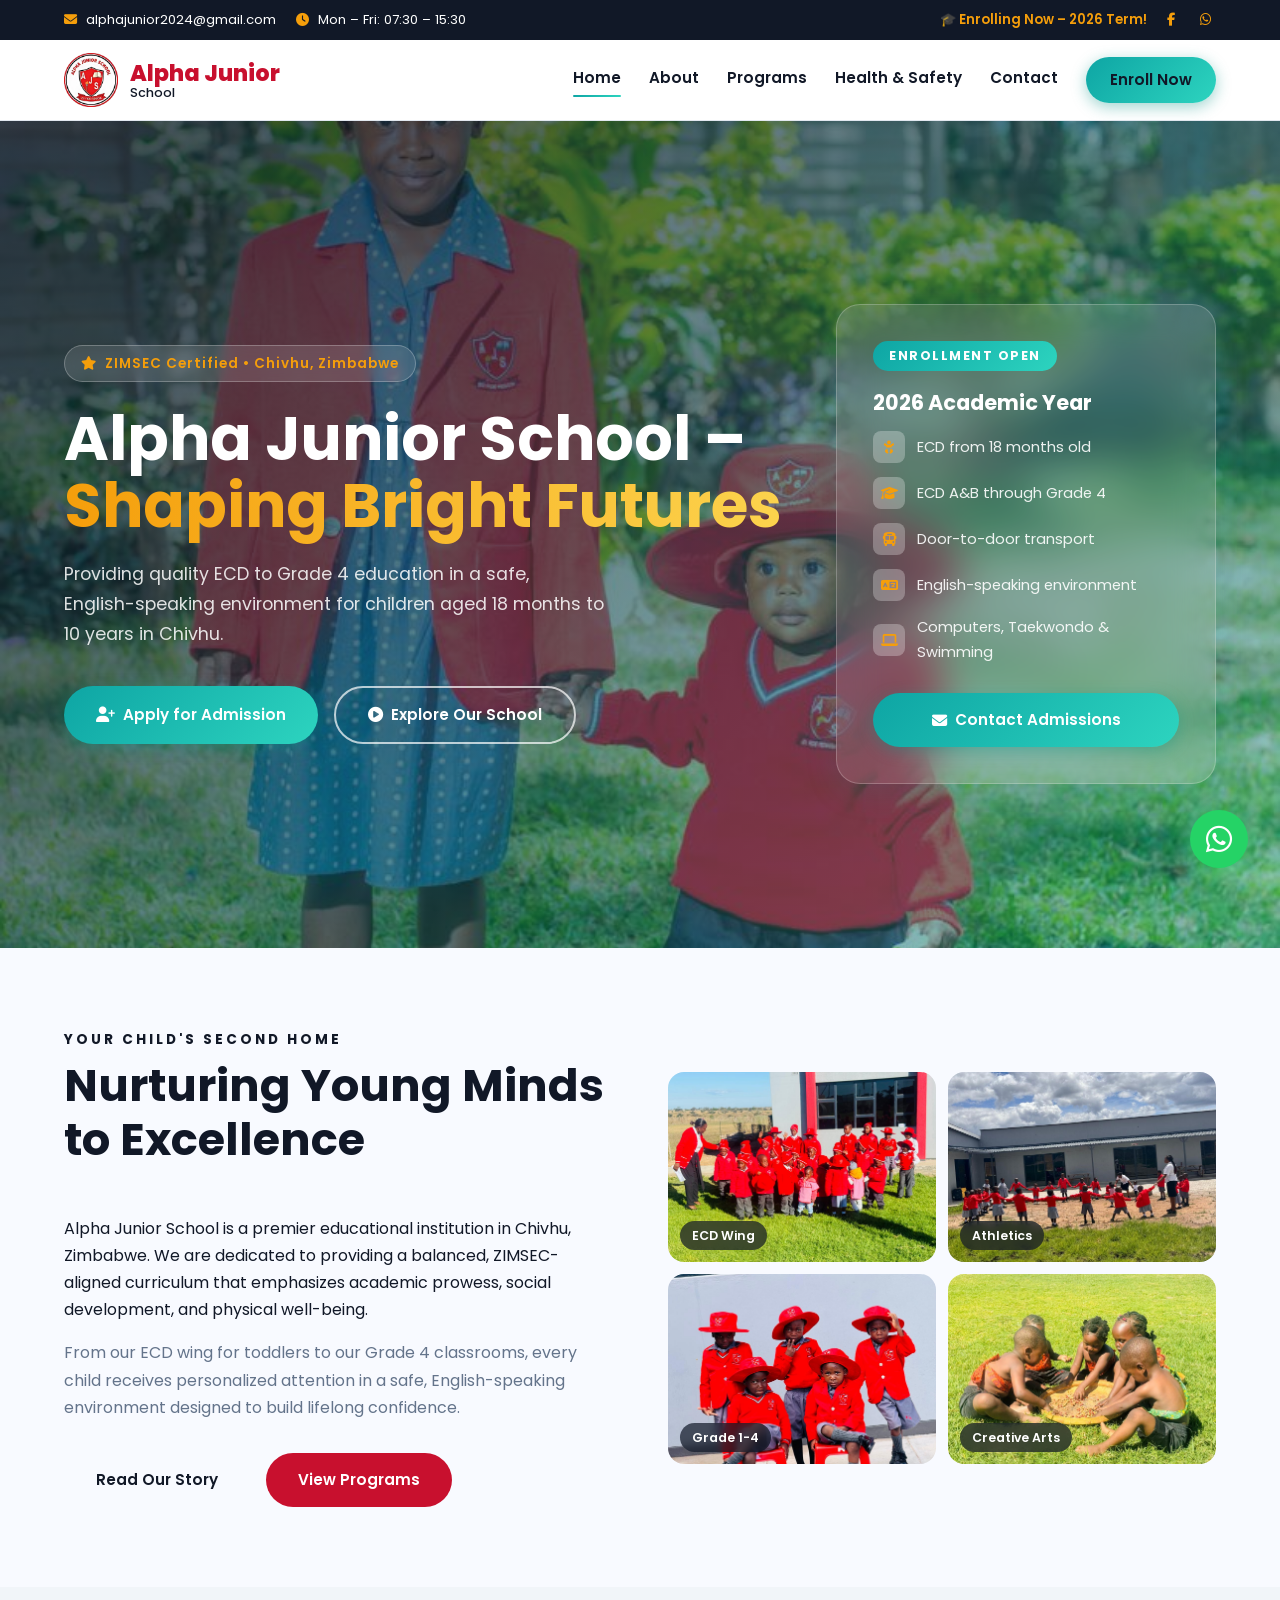
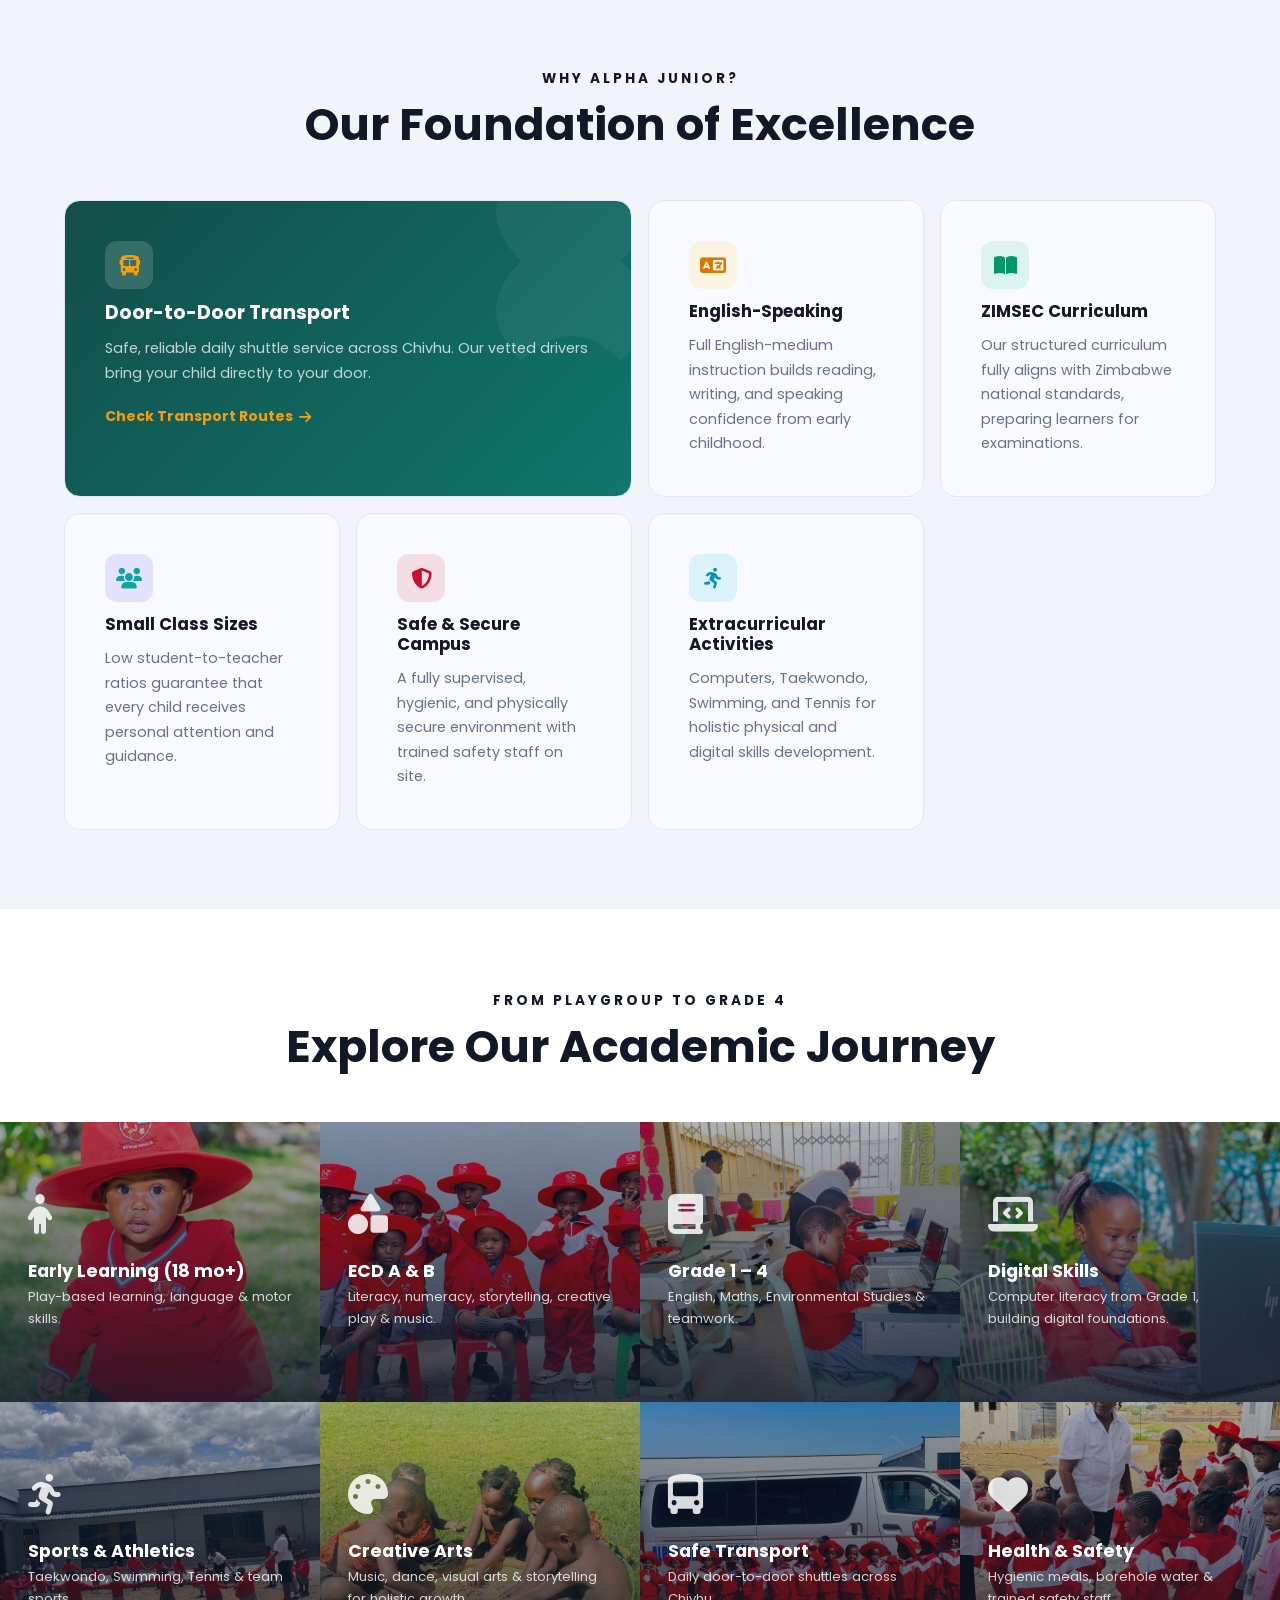
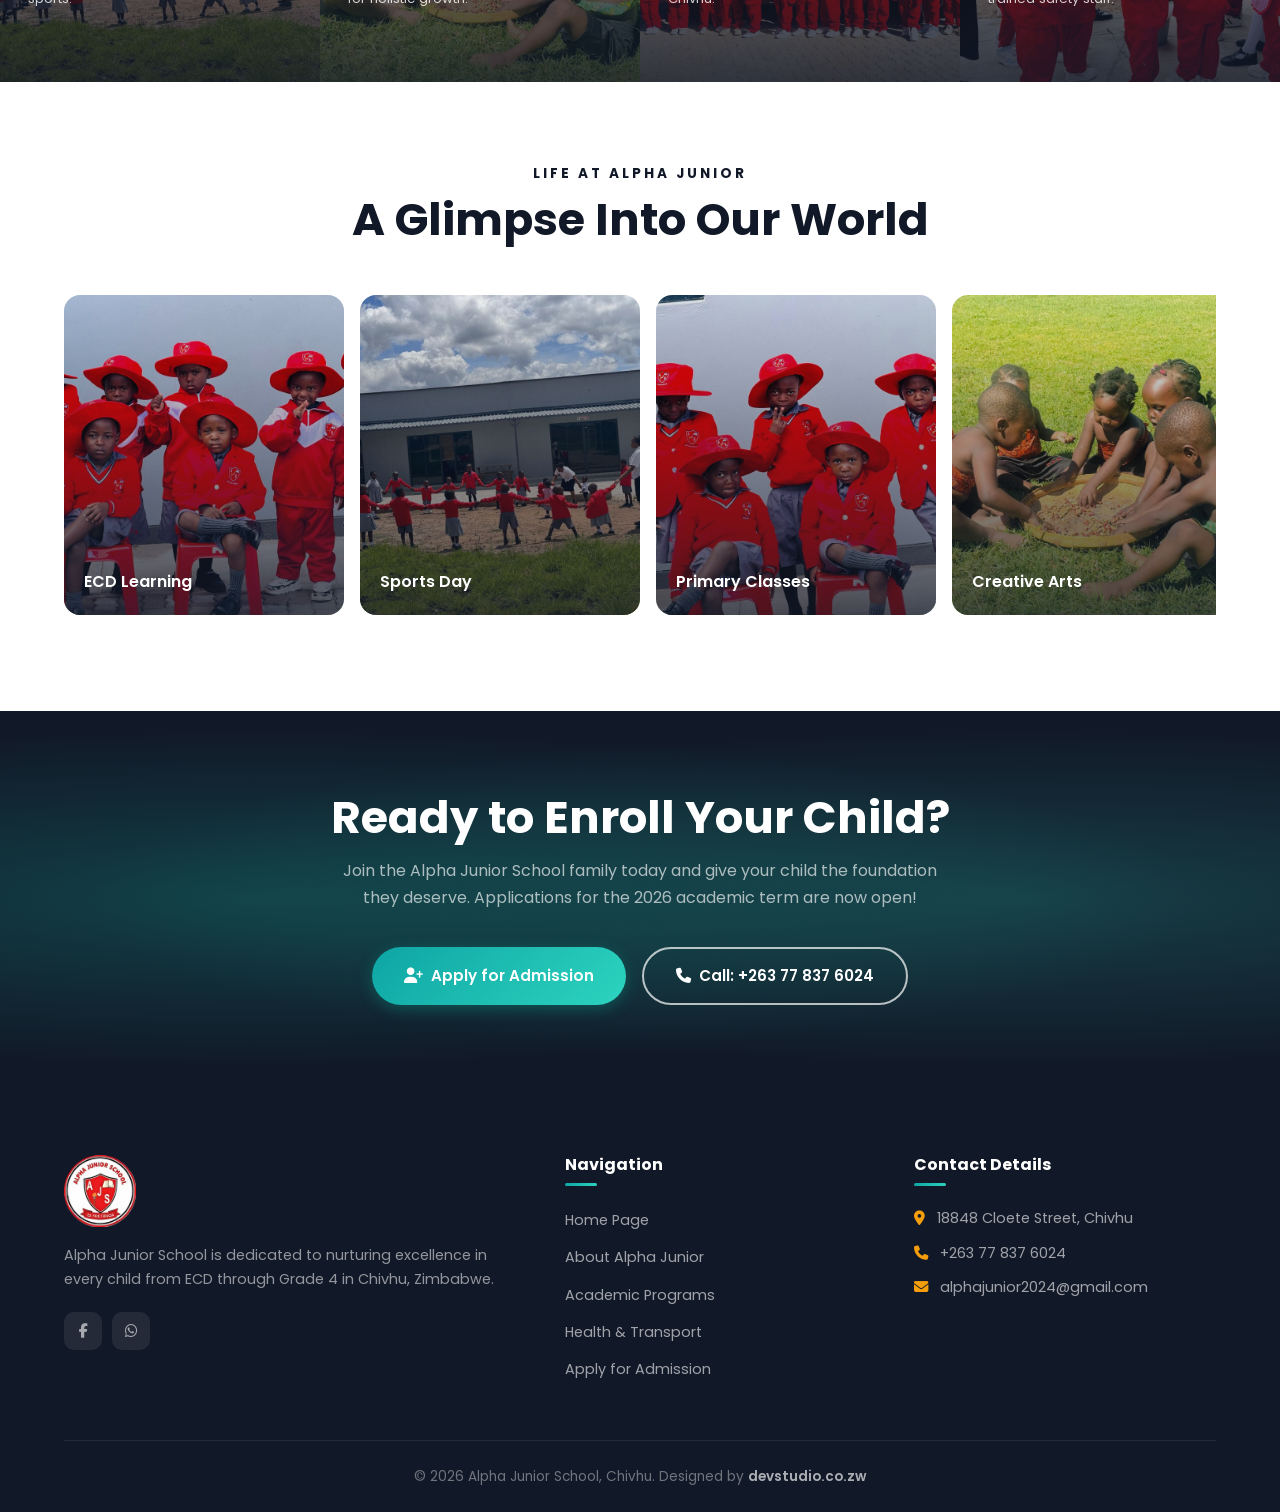
==== commit d7389dff: "Add files via upload" ====
--- a/index.html
+++ b/index.html
@@ -1,468 +1,470 @@
-<!DOCTYPE html>
-<html lang="en">
-
-<head>
-    <meta charset="UTF-8">
-    <meta name="viewport" content="width=device-width, initial-scale=1.0">
-    <!-- SEO Rule: Title between 50-60 characters -->
-    <title>Alpha Junior School | Top Primary & ECD Education in Chivhu</title>
-    <!-- SEO Rule: Meta Description between 150-160 characters -->
-    <meta name="description"
-        content="Alpha Junior School in Chivhu offers elite ECD to Grade 4 education. Discover our safe, nurturing environment and affordable, high-quality learning today.">
-
-    <!-- Canonical & Open Graph -->
-    <link rel="canonical" href="https://alphajuniorschool.co.zw/">
-    <meta property="og:title" content="Alpha Junior School | Quality ECD & Primary Education in Chivhu">
-    <meta property="og:description" content="Nurturing young minds from ECD to Grade 4 in Chivhu, Zimbabwe. Safe, English-speaking, ZIMSEC-aligned.">
-    <meta property="og:url" content="https://alphajuniorschool.co.zw/">
-    <meta property="og:type" content="website">
-
-    <!-- Favicon -->
-    <link rel="icon" type="image/png" href="assets/img/logo.png">
-    <link rel="manifest" href="manifest.json">
-
-    <!-- Google Fonts: Poppins -->
-    <link rel="preconnect" href="https://fonts.googleapis.com">
-    <link rel="preconnect" href="https://fonts.gstatic.com" crossorigin>
-    <link href="https://fonts.googleapis.com/css2?family=Poppins:ital,wght@0,300;0,400;0,500;0,600;0,700;0,800;1,400&display=swap" rel="stylesheet">
-
-    <!-- FontAwesome for Icons -->
-    <link rel="stylesheet" href="https://cdnjs.cloudflare.com/ajax/libs/font-awesome/6.4.0/css/all.min.css">
-
-    <!-- Custom Stylesheet -->
-    <link rel="stylesheet" href="assets/css/style.css">
-
-    <!-- JSON-LD Structured Data for SEO -->
-    <script type="application/ld+json">
-    {
-      "@context": "https://schema.org",
-      "@type": "EducationalOrganization",
-      "name": "Alpha Junior School",
-      "description": "Alpha Junior School in Chivhu provides high-quality preschool and primary education from ECD A to Grade 4.",
-      "url": "https://alphajuniorschool.co.zw",
-      "logo": "https://alphajuniorschool.co.zw/assets/img/logo.png",
-      "address": {
-        "@type": "PostalAddress",
-        "streetAddress": "18848 Cloete Street",
-        "addressLocality": "Chivhu",
-        "addressRegion": "Mashonaland East",
-        "addressCountry": "ZW"
-      },
-      "telephone": "+263778376024",
-      "email": "merggielonely@gmail.com",
-      "sameAs": [
-        "https://www.facebook.com/AlphaJuniorSchool"
-      ]
-    }
-    </script>
-</head>
-
-<body>
-
-    <!-- ===== HEADER ===== -->
-    <header>
-        <!-- Top Bar with Contact Info -->
-        <div class="top-bar">
-            <div class="container">
-                <div class="top-bar-info">
-                    <span><i class="fas fa-envelope"></i> merggielonely@gmail.com</span>
-                    <span><i class="fas fa-clock"></i> Mon – Fri: 07:30 – 15:30</span>
-                </div>
-                <div class="top-bar-social">
-                    <span style="color: var(--grid-amber); font-weight: 600;">🎓 Enrolling Now – 2026 Term!</span>
-                    <a href="https://www.facebook.com/AlphaJuniorSchoolChivhu" target="_blank" rel="noopener" aria-label="Follow Alpha Junior School on Facebook"><i class="fab fa-facebook-f"></i></a>
-                    <a href="https://wa.me/263778376024" target="_blank" rel="noopener" aria-label="Chat on WhatsApp"><i class="fab fa-whatsapp"></i></a>
-                </div>
-            </div>
-        </div>
-
-        <!-- Main Navigation Bar -->
-        <div class="header" id="main-header">
-            <div class="container nav-container">
-                <a href="index.html" class="logo" aria-label="Alpha Junior School Home">
-                    <img src="assets/img/logo.png" alt="Alpha Junior School Official Logo">
-                    <div class="logo-text">
-                        <span>Alpha Junior</span>
-                        <span>School</span>
-                    </div>
-                </a>
-
-                <nav class="nav-links" id="nav-links" aria-label="Primary Navigation">
-                    <a href="index.html" class="active">Home</a>
-                    <a href="about.html">About</a>
-                    <a href="programs.html">Programs</a>
-                    <a href="safety.html">Health & Safety</a>
-                    <a href="contact.html">Contact</a>
-                    <a href="contact.html" class="btn btn-primary" style="padding: 10px 24px;">Enroll Now</a>
-                </nav>
-
-                <button class="mobile-menu-btn" id="mobile-menu-btn" aria-label="Open mobile navigation menu" aria-expanded="false">
-                    <i class="fas fa-bars"></i>
-                </button>
-            </div>
-        </div>
-    </header>
-
-    <main>
-        <!-- ===== SECTION 1: HERO BANNER ===== -->
-        <section class="hero" style="background-image: url('assets/img/hero-bg.jpg');" aria-label="Hero Banner">
-            <div class="hero-inner">
-                <div class="container">
-                    <div class="hero-split">
-                        <!-- Left: Text Content -->
-                        <div class="hero-text">
-                            <div class="hero-badge">
-                                <i class="fas fa-star"></i>
-                                ZIMSEC Certified &bull; Chivhu, Zimbabwe
-                            </div>
-                            <!-- SEO Rule: Exactly ONE H1 tag per page -->
-                            <h1>Alpha Junior School – <span class="text-gradient" style="-webkit-text-fill-color: transparent; background: linear-gradient(90deg, #F59E0B, #FCD34D); background-clip: text; -webkit-background-clip: text;">Shaping Bright Futures</span></h1>
-                            <p>Providing quality ECD to Grade 4 education in a safe, English-speaking environment for children aged 18 months to 10 years in Chivhu.</p>
-                            <div class="hero-btns">
-                                <a href="contact.html" class="btn btn-primary"><i class="fas fa-user-plus"></i> Apply for Admission</a>
-                                <a href="about.html" class="btn btn-outline-white"><i class="fas fa-play-circle"></i> Explore Our School</a>
-                            </div>
-                        </div>
-
-                        <!-- Right: Glassmorphism Enrollment Card -->
-                        <div class="hero-card-wrap">
-                            <div class="glass-card">
-                                <span class="card-badge">Enrollment Open</span>
-                                <h3>2026 Academic Year</h3>
-                                <div class="stat-list">
-                                    <div class="stat-item">
-                                        <div style="width:32px;height:32px;background:rgba(255,255,255,0.15);border-radius:8px;display:flex;align-items:center;justify-content:center;flex-shrink:0;">
-                                            <i class="fas fa-baby" style="color:var(--grid-amber);font-size:0.85rem;"></i>
-                                        </div>
-                                        <span>ECD from 18 months old</span>
-                                    </div>
-                                    <div class="stat-item">
-                                        <div style="width:32px;height:32px;background:rgba(255,255,255,0.15);border-radius:8px;display:flex;align-items:center;justify-content:center;flex-shrink:0;">
-                                            <i class="fas fa-graduation-cap" style="color:var(--grid-amber);font-size:0.85rem;"></i>
-                                        </div>
-                                        <span>ECD A&amp;B through Grade 4</span>
-                                    </div>
-                                    <div class="stat-item">
-                                        <div style="width:32px;height:32px;background:rgba(255,255,255,0.15);border-radius:8px;display:flex;align-items:center;justify-content:center;flex-shrink:0;">
-                                            <i class="fas fa-bus" style="color:var(--grid-amber);font-size:0.85rem;"></i>
-                                        </div>
-                                        <span>Door-to-door transport</span>
-                                    </div>
-                                    <div class="stat-item">
-                                        <div style="width:32px;height:32px;background:rgba(255,255,255,0.15);border-radius:8px;display:flex;align-items:center;justify-content:center;flex-shrink:0;">
-                                            <i class="fas fa-language" style="color:var(--grid-amber);font-size:0.85rem;"></i>
-                                        </div>
-                                        <span>English-speaking environment</span>
-                                    </div>
-                                    <div class="stat-item">
-                                        <div style="width:32px;height:32px;background:rgba(255,255,255,0.15);border-radius:8px;display:flex;align-items:center;justify-content:center;flex-shrink:0;">
-                                            <i class="fas fa-laptop" style="color:var(--grid-amber);font-size:0.85rem;"></i>
-                                        </div>
-                                        <span>Computers, Taekwondo &amp; Swimming</span>
-                                    </div>
-                                </div>
-                                <a href="contact.html" class="btn btn-primary" style="width:100%;justify-content:center;">
-                                    <i class="fas fa-envelope"></i> Contact Admissions
-                                </a>
-                            </div>
-                        </div>
-                    </div>
-                </div>
-            </div>
-        </section>
-
-        <!-- ===== SECTION 2: WELCOME & OVERVIEW ===== -->
-        <section class="section-padding welcome-section" aria-label="Welcome to Alpha Junior School">
-            <div class="container">
-                <div class="split-grid">
-                    <!-- Text Column -->
-                    <article class="animate-on-scroll fade-right">
-                        <div class="section-title" style="text-align: left;">
-                            <span class="overline">Your Child's Second Home</span>
-                            <h2>Nurturing Young Minds to Excellence</h2>
-                        </div>
-                        <p>Alpha Junior School is a premier educational institution in Chivhu, Zimbabwe. We are dedicated to providing a balanced, ZIMSEC-aligned curriculum that emphasizes academic prowess, social development, and physical well-being.</p>
-                        <p style="margin-top: 16px; margin-bottom: 32px; color: var(--text-muted);">From our ECD wing for toddlers to our Grade 4 classrooms, every child receives personalized attention in a safe, English-speaking environment designed to build lifelong confidence.</p>
-                        <div style="display: flex; gap: 16px; flex-wrap: wrap;">
-                            <a href="about.html" class="btn btn-outline">Read Our Story</a>
-                            <a href="programs.html" class="btn btn-red">View Programs</a>
-                        </div>
-                    </article>
-
-                    <!-- Photo Mosaic Column -->
-                    <div class="photo-mosaic animate-on-scroll fade-left">
-                        <div class="photo-card">
-                            <img src="assets/img/18-months-to-24-months-students-with-a teacher.jpg" alt="Toddlers playing and learning in the Early Childhood Development class at Alpha Junior School">
-                            <span class="img-label">ECD Wing</span>
-                        </div>
-                        <div class="photo-card">
-                            <img src="assets/img/sports.jpg" alt="Primary school children participating in outdoor sports activities">
-                            <span class="img-label">Athletics</span>
-                        </div>
-                        <div class="photo-card">
-                            <img src="assets/img/grade-1-4.jpg" alt="Students studying in a bright Grade 4 classroom at Alpha Junior School">
-                            <span class="img-label">Grade 1-4</span>
-                        </div>
-                        <div class="photo-card">
-                            <img src="assets/img/creative-arts.jpg" alt="Students showcasing paintings in our creative arts department">
-                            <span class="img-label">Creative Arts</span>
-                        </div>
-                    </div>
-                </div>
-            </div>
-        </section>
-
-        <!-- ===== SECTION 3: BENTO BOX KEY SELLING POINTS ===== -->
-        <section class="section-padding" style="background: var(--bg-section);" aria-label="Why Choose Alpha Junior School">
-            <div class="container">
-                <div class="section-title animate-on-scroll fade-up">
-                    <span class="overline">Why Alpha Junior?</span>
-                    <h2>Our Foundation of Excellence</h2>
-                </div>
-                <!-- Bento Grid Layout -->
-                <div class="bento-grid animate-on-scroll fade-up">
-                    <!-- Featured tile: Transport (large) -->
-                    <div class="bento-item featured">
-                        <div class="bento-icon"><i class="fas fa-bus"></i></div>
-                        <h3>Door-to-Door Transport</h3>
-                        <p>Safe, reliable daily shuttle service across Chivhu. Our vetted drivers bring your child directly to your door.</p>
-                        <a href="safety.html" style="color: var(--grid-amber); font-weight: 700; font-size: 0.88rem; margin-top: 8px; display: inline-flex; align-items: center; gap: 6px;">Check Transport Routes <i class="fas fa-arrow-right"></i></a>
-                    </div>
-                    <!-- Regular tiles -->
-                    <div class="bento-item animate-on-scroll fade-up">
-                        <div class="bento-icon" style="background: rgba(250,204,21,0.12); color: #D97706;"><i class="fas fa-language"></i></div>
-                        <h3>English-Speaking</h3>
-                        <p>Full English-medium instruction builds reading, writing, and speaking confidence from early childhood.</p>
-                    </div>
-                    <div class="bento-item animate-on-scroll fade-up">
-                        <div class="bento-icon" style="background: rgba(16,185,129,0.12); color: #059669;"><i class="fas fa-book-open"></i></div>
-                        <h3>ZIMSEC Curriculum</h3>
-                        <p>Our structured curriculum fully aligns with Zimbabwe national standards, preparing learners for examinations.</p>
-                    </div>
-                    <div class="bento-item animate-on-scroll fade-up">
-                        <div class="bento-icon" style="background: rgba(79,70,229,0.12); color: var(--accent-indigo);"><i class="fas fa-users"></i></div>
-                        <h3>Small Class Sizes</h3>
-                        <p>Low student-to-teacher ratios guarantee that every child receives personal attention and guidance.</p>
-                    </div>
-                    <div class="bento-item animate-on-scroll fade-up">
-                        <div class="bento-icon" style="background: rgba(200,16,46,0.12); color: var(--primary-red);"><i class="fas fa-shield-alt"></i></div>
-                        <h3>Safe & Secure Campus</h3>
-                        <p>A fully supervised, hygienic, and physically secure environment with trained safety staff on site.</p>
-                    </div>
-                    <div class="bento-item animate-on-scroll fade-up">
-                        <div class="bento-icon" style="background: rgba(6,182,212,0.12); color: #0891B2;"><i class="fas fa-running"></i></div>
-                        <h3>Extracurricular Activities</h3>
-                        <p>Computers, Taekwondo, Swimming, and Tennis for holistic physical and digital skills development.</p>
-                    </div>
-                </div>
-            </div>
-        </section>
-
-        <!-- ===== SECTION 4: PROGRAMS MOSAIC GRID ===== -->
-        <section aria-label="Academic Programs Overview" style="overflow: hidden;">
-            <div class="section-title animate-on-scroll fade-up" style="padding-top: var(--space-10);">
-                <span class="overline">From Playgroup to Grade 4</span>
-                <h2>Explore Our Academic Journey</h2>
-            </div>
-            <div class="programs-mosaic">
-                <div class="mosaic-item mosaic-bg-img" style="background-image: url('assets/img/daycarestudent.jpg');">
-                    <div class="mi-overlay"></div>
-                    <div class="mi-content">
-                        <div class="mi-icon"><i class="fas fa-child"></i></div>
-                        <h3>Early Learning (18 mo+)</h3>
-                        <p>Play-based learning, language & motor skills.</p>
-                        <a href="programs.html" class="mi-link"><i class="fas fa-arrow-right"></i> Explore</a>
-                    </div>
-                </div>
-
-                <div class="mosaic-item mosaic-bg-img" style="background-image: url('assets/img/ecda-b-students.jpg');">
-                    <div class="mi-overlay"></div>
-                    <div class="mi-content">
-                        <div class="mi-icon"><i class="fas fa-shapes"></i></div>
-                        <h3>ECD A & B</h3>
-                        <p>Literacy, numeracy, storytelling, creative play & music.</p>
-                        <a href="programs.html" class="mi-link"><i class="fas fa-arrow-right"></i> Explore</a>
-                    </div>
-                </div>
-
-                <div class="mosaic-item mosaic-bg-img" style="background-image: url('assets/img/students-using-computers.jpg');">
-                    <div class="mi-overlay"></div>
-                    <div class="mi-content">
-                        <div class="mi-icon"><i class="fas fa-book"></i></div>
-                        <h3>Grade 1 – 4</h3>
-                        <p>English, Maths, Environmental Studies & teamwork.</p>
-                        <a href="programs.html" class="mi-link"><i class="fas fa-arrow-right"></i> Explore</a>
-                    </div>
-                </div>
-
-                <div class="mosaic-item mosaic-bg-img" style="background-image: url('assets/img/students-secritary-on-a-computer.jpg');">
-                    <div class="mi-overlay"></div>
-                    <div class="mi-content">
-                        <div class="mi-icon"><i class="fas fa-laptop-code"></i></div>
-                        <h3>Digital Skills</h3>
-                        <p>Computer literacy from Grade 1, building digital foundations.</p>
-                        <a href="programs.html" class="mi-link"><i class="fas fa-arrow-right"></i> Explore</a>
-                    </div>
-                </div>
-
-                <div class="mosaic-item mosaic-bg-img" style="background-image: url('assets/img/sports.jpg');">
-                    <div class="mi-overlay"></div>
-                    <div class="mi-content">
-                        <div class="mi-icon"><i class="fas fa-running"></i></div>
-                        <h3>Sports & Athletics</h3>
-                        <p>Taekwondo, Swimming, Tennis & team sports.</p>
-                        <a href="programs.html" class="mi-link"><i class="fas fa-arrow-right"></i> Explore</a>
-                    </div>
-                </div>
-
-                <div class="mosaic-item mosaic-bg-img" style="background-image: url('assets/img/creative-arts.jpg');">
-                    <div class="mi-overlay"></div>
-                    <div class="mi-content">
-                        <div class="mi-icon"><i class="fas fa-palette"></i></div>
-                        <h3>Creative Arts</h3>
-                        <p>Music, dance, visual arts & storytelling for holistic growth.</p>
-                        <a href="programs.html" class="mi-link"><i class="fas fa-arrow-right"></i> Explore</a>
-                    </div>
-                </div>
-
-                <div class="mosaic-item mosaic-bg-img" style="background-image: url('assets/img/ourtransportandstudents.jpg');">
-                    <div class="mi-overlay"></div>
-                    <div class="mi-content">
-                        <div class="mi-icon"><i class="fas fa-bus-alt"></i></div>
-                        <h3>Safe Transport</h3>
-                        <p>Daily door-to-door shuttles across Chivhu.</p>
-                        <a href="safety.html" class="mi-link"><i class="fas fa-arrow-right"></i> Learn More</a>
-                    </div>
-                </div>
-
-                <div class="mosaic-item mosaic-bg-img" style="background-image: url('assets/img/student-with-teachers-outside.jpg');">
-                    <div class="mi-overlay"></div>
-                    <div class="mi-content">
-                        <div class="mi-icon"><i class="fas fa-heart"></i></div>
-                        <h3>Health & Safety</h3>
-                        <p>Hygienic meals, borehole water & trained safety staff.</p>
-                        <a href="safety.html" class="mi-link"><i class="fas fa-arrow-right"></i> Learn More</a>
-                    </div>
-                </div>
-            </div>
-        </section>
-
-        <!-- ===== SECTION 5: HOME GALLERY SNIPPET ===== -->
-        <section class="section-padding" aria-label="School Activity Gallery">
-            <div class="container">
-                <div class="section-title animate-on-scroll fade-up">
-                    <span class="overline">Life at Alpha Junior</span>
-                    <h2>A Glimpse Into Our World</h2>
-                </div>
-                <div class="gallery-scroll-wrap animate-on-scroll fade-up">
-                    <div class="gallery-card grainy-overlay">
-                        <img src="assets/img/ecda-b-students.jpg" alt="ECD students engaged in play-based learning activities">
-                        <div class="overlay"></div>
-                        <span class="caption">ECD Learning</span>
-                    </div>
-                    <div class="gallery-card grainy-overlay">
-                        <img src="assets/img/sports.jpg" alt="Students participating in outdoor sports day at Alpha Junior School">
-                        <div class="overlay"></div>
-                        <span class="caption">Sports Day</span>
-                    </div>
-                    <div class="gallery-card grainy-overlay">
-                        <img src="assets/img/grade-1-4.jpg" alt="Grade 4 students in a modern, bright classroom">
-                        <div class="overlay"></div>
-                        <span class="caption">Primary Classes</span>
-                    </div>
-                    <div class="gallery-card grainy-overlay">
-                        <img src="assets/img/creative-arts.jpg" alt="Students displaying creative artwork at the school art exhibition">
-                        <div class="overlay"></div>
-                        <span class="caption">Creative Arts</span>
-                    </div>
-                    <div class="gallery-card grainy-overlay">
-                        <img src="assets/img/students-outside.jpg" alt="Alpha Junior School campus and facilities">
-                        <div class="overlay"></div>
-                        <span class="caption">Our Campus</span>
-                    </div>
-                    <div class="gallery-card grainy-overlay">
-                        <img src="assets/img/ourtransport1.jpg" alt="School transport vehicle ready for student pickup">
-                        <div class="overlay"></div>
-                        <span class="caption">School Transport</span>
-                    </div>
-                </div>
-            </div>
-        </section>
-
-        <!-- ===== SECTION 6: CALL TO ACTION ===== -->
-        <section class="cta-banner" aria-label="Enrollment Call to Action">
-            <div class="container animate-on-scroll fade-up">
-                <h2>Ready to Enroll Your Child?</h2>
-                <p>Join the Alpha Junior School family today and give your child the foundation they deserve. Applications for the 2026 academic term are now open!</p>
-                <div style="display: flex; gap: 16px; justify-content: center; flex-wrap: wrap;">
-                    <a href="contact.html" class="btn btn-primary"><i class="fas fa-user-plus"></i> Apply for Admission</a>
-                    <a href="tel:+263778376024" class="btn btn-outline-white"><i class="fas fa-phone"></i> Call: +263 77 837 6024</a>
-                </div>
-            </div>
-        </section>
-    </main>
-
-    <!-- ===== FOOTER ===== -->
-    <footer class="footer">
-        <div class="container">
-            <div class="footer-grid">
-                <!-- Brand Column -->
-                <div class="footer-col">
-                    <img src="assets/img/logo.png" alt="Alpha Junior School Small Logo" style="width: 72px; margin-bottom: 16px; border-radius: 8px;">
-                    <p>Alpha Junior School is dedicated to nurturing excellence in every child from ECD through Grade 4 in Chivhu, Zimbabwe.</p>
-                    <div class="footer-social">
-                        <a href="https://www.facebook.com/AlphaJuniorSchoolChivhu" target="_blank" aria-label="Facebook"><i class="fab fa-facebook-f"></i></a>
-                        <a href="https://wa.me/263778376024" target="_blank" aria-label="WhatsApp"><i class="fab fa-whatsapp"></i></a>
-                    </div>
-                </div>
-
-                <!-- Navigation Column -->
-                <nav class="footer-col" aria-label="Footer Navigation">
-                    <h4>Navigation</h4>
-                    <ul>
-                        <li><a href="index.html">Home Page</a></li>
-                        <li><a href="about.html">About Alpha Junior</a></li>
-                        <li><a href="programs.html">Academic Programs</a></li>
-                        <li><a href="safety.html">Health &amp; Transport</a></li>
-                        <li><a href="contact.html">Apply for Admission</a></li>
-                    </ul>
-                </nav>
-
-                <!-- Contact Column -->
-                <div class="footer-col">
-                    <h4>Contact Details</h4>
-                    <ul>
-                        <li style="color:rgba(255,255,255,0.6); font-size:0.9rem; margin-bottom:10px;">
-                            <i class="fas fa-map-marker-alt" style="color:var(--grid-amber); margin-right:8px;"></i>
-                            18848 Cloete Street, Chivhu
-                        </li>
-                        <li style="color:rgba(255,255,255,0.6); font-size:0.9rem; margin-bottom:10px;">
-                            <i class="fas fa-phone" style="color:var(--grid-amber); margin-right:8px;"></i>
-                            <a href="tel:+263778376024" style="color:rgba(255,255,255,0.6);">+263 77 837 6024</a>
-                        </li>
-                        <li style="color:rgba(255,255,255,0.6); font-size:0.9rem;">
-                            <i class="fas fa-envelope" style="color:var(--grid-amber); margin-right:8px;"></i>
-                            <a href="mailto:merggielonely@gmail.com" style="color:rgba(255,255,255,0.6);">merggielonely@gmail.com</a>
-                        </li>
-                    </ul>
-                </div>
-            </div>
-
-            <!-- Attribution -->
-            <div class="footer-bottom">
-                <p>&copy; 2026 Alpha Junior School, Chivhu. Designed by <a href="https://devstudio.co.zw" target="_blank" rel="nofollow">devstudio.co.zw</a></p>
-            </div>
-        </div>
-    </footer>
-
-    <!-- WhatsApp Floating Pulse Button -->
-    <a href="https://wa.me/263778376024" class="whatsapp-float" target="_blank" rel="noopener noreferrer"
-        aria-label="Chat with Alpha Junior School on WhatsApp">
-        <i class="fab fa-whatsapp"></i>
-    </a>
-
-    <!-- Scripts -->
-    <script src="assets/js/main.js"></script>
-</body>
-
-</html>
+<!DOCTYPE html>
+<html lang="en">
+
+<head>
+    <meta charset="UTF-8">
+    <meta name="viewport" content="width=device-width, initial-scale=1.0">
+    <!-- SEO Rule: Title between 50-60 characters -->
+    <title>Alpha Junior School | Top Primary & ECD Education in Chivhu</title>
+    <!-- SEO Rule: Meta Description between 150-160 characters -->
+    <meta name="description"
+        content="Alpha Junior School in Chivhu offers elite ECD to Grade 4 education. Discover our safe, nurturing environment and affordable, high-quality learning today.">
+
+    <!-- Canonical & Open Graph -->
+    <link rel="canonical" href="https://alphajuniorschool.co.zw/">
+    <meta property="og:title" content="Alpha Junior School | Quality ECD & Primary Education in Chivhu">
+    <meta property="og:description" content="Nurturing young minds from ECD to Grade 4 in Chivhu, Zimbabwe. Safe, English-speaking, ZIMSEC-aligned.">
+    <meta property="og:url" content="https://alphajuniorschool.co.zw/">
+    <meta property="og:type" content="website">
+    <meta property="og:image" content="https://alphajuniorschool.co.zw/assets/img/logo.png">
+    <meta property="og:image:alt" content="Alpha Junior School Logo">
+
+    <!-- Favicon -->
+    <link rel="icon" type="image/png" href="assets/img/logo.png">
+    <link rel="manifest" href="manifest.json">
+
+    <!-- Google Fonts: Poppins -->
+    <link rel="preconnect" href="https://fonts.googleapis.com">
+    <link rel="preconnect" href="https://fonts.gstatic.com" crossorigin>
+    <link href="https://fonts.googleapis.com/css2?family=Poppins:ital,wght@0,300;0,400;0,500;0,600;0,700;0,800;1,400&display=swap" rel="stylesheet">
+
+    <!-- FontAwesome for Icons -->
+    <link rel="stylesheet" href="https://cdnjs.cloudflare.com/ajax/libs/font-awesome/6.4.0/css/all.min.css">
+
+    <!-- Custom Stylesheet -->
+    <link rel="stylesheet" href="assets/css/style.css">
+
+    <!-- JSON-LD Structured Data for SEO -->
+    <script type="application/ld+json">
+    {
+      "@context": "https://schema.org",
+      "@type": "EducationalOrganization",
+      "name": "Alpha Junior School",
+      "description": "Alpha Junior School in Chivhu provides high-quality preschool and primary education from ECD A to Grade 4.",
+      "url": "https://alphajuniorschool.co.zw",
+      "logo": "https://alphajuniorschool.co.zw/assets/img/logo.png",
+      "address": {
+        "@type": "PostalAddress",
+        "streetAddress": "18848 Cloete Street",
+        "addressLocality": "Chivhu",
+        "addressRegion": "Mashonaland East",
+        "addressCountry": "ZW"
+      },
+      "telephone": "+263778376024",
+      "email": "alphajunior2024@gmail.com",
+      "sameAs": [
+        "https://www.facebook.com/AlphaJuniorSchoolChivhu"
+      ]
+    }
+    </script>
+</head>
+
+<body>
+
+    <!-- ===== HEADER ===== -->
+    <header>
+        <!-- Top Bar with Contact Info -->
+        <div class="top-bar">
+            <div class="container">
+                <div class="top-bar-info">
+                    <span><i class="fas fa-envelope"></i> alphajunior2024@gmail.com</span>
+                    <span><i class="fas fa-clock"></i> Mon – Fri: 07:30 – 15:30</span>
+                </div>
+                <div class="top-bar-social">
+                    <span style="color: var(--grid-amber); font-weight: 600;">🎓 Enrolling Now – 2026 Term!</span>
+                    <a href="https://www.facebook.com/AlphaJuniorSchoolChivhu" target="_blank" rel="noopener" aria-label="Follow Alpha Junior School on Facebook"><i class="fab fa-facebook-f"></i></a>
+                    <a href="https://wa.me/263778376024" target="_blank" rel="noopener" aria-label="Chat on WhatsApp"><i class="fab fa-whatsapp"></i></a>
+                </div>
+            </div>
+        </div>
+
+        <!-- Main Navigation Bar -->
+        <div class="header" id="main-header">
+            <div class="container nav-container">
+                <a href="index.html" class="logo" aria-label="Alpha Junior School Home">
+                    <img src="assets/img/logo.png" alt="Alpha Junior School Official Logo">
+                    <div class="logo-text">
+                        <span>Alpha Junior</span>
+                        <span>School</span>
+                    </div>
+                </a>
+
+                <nav class="nav-links" id="nav-links" aria-label="Primary Navigation">
+                    <a href="index.html" class="active">Home</a>
+                    <a href="about.html">About</a>
+                    <a href="programs.html">Programs</a>
+                    <a href="safety.html">Health & Safety</a>
+                    <a href="contact.html">Contact</a>
+                    <a href="contact.html" class="btn btn-primary" style="padding: 10px 24px;">Enroll Now</a>
+                </nav>
+
+                <button class="mobile-menu-btn" id="mobile-menu-btn" aria-label="Open mobile navigation menu" aria-expanded="false">
+                    <i class="fas fa-bars"></i>
+                </button>
+            </div>
+        </div>
+    </header>
+
+    <main>
+        <!-- ===== SECTION 1: HERO BANNER ===== -->
+        <section class="hero" style="background-image: url('assets/img/hero-bg.jpg');" aria-label="Hero Banner">
+            <div class="hero-inner">
+                <div class="container">
+                    <div class="hero-split">
+                        <!-- Left: Text Content -->
+                        <div class="hero-text">
+                            <div class="hero-badge">
+                                <i class="fas fa-star"></i>
+                                ZIMSEC Certified &bull; Chivhu, Zimbabwe
+                            </div>
+                            <!-- SEO Rule: Exactly ONE H1 tag per page -->
+                            <h1>Alpha Junior School – <span class="text-gradient" style="-webkit-text-fill-color: transparent; background: linear-gradient(90deg, #F59E0B, #FCD34D); background-clip: text; -webkit-background-clip: text;">Shaping Bright Futures</span></h1>
+                            <p>Providing quality ECD to Grade 4 education in a safe, English-speaking environment for children aged 18 months to 10 years in Chivhu.</p>
+                            <div class="hero-btns">
+                                <a href="contact.html" class="btn btn-primary"><i class="fas fa-user-plus"></i> Apply for Admission</a>
+                                <a href="about.html" class="btn btn-outline-white"><i class="fas fa-play-circle"></i> Explore Our School</a>
+                            </div>
+                        </div>
+
+                        <!-- Right: Glassmorphism Enrollment Card -->
+                        <div class="hero-card-wrap">
+                            <div class="glass-card">
+                                <span class="card-badge">Enrollment Open</span>
+                                <h3>2026 Academic Year</h3>
+                                <div class="stat-list">
+                                    <div class="stat-item">
+                                        <div style="width:32px;height:32px;background:rgba(255,255,255,0.15);border-radius:8px;display:flex;align-items:center;justify-content:center;flex-shrink:0;">
+                                            <i class="fas fa-baby" style="color:var(--grid-amber);font-size:0.85rem;"></i>
+                                        </div>
+                                        <span>ECD from 18 months old</span>
+                                    </div>
+                                    <div class="stat-item">
+                                        <div style="width:32px;height:32px;background:rgba(255,255,255,0.15);border-radius:8px;display:flex;align-items:center;justify-content:center;flex-shrink:0;">
+                                            <i class="fas fa-graduation-cap" style="color:var(--grid-amber);font-size:0.85rem;"></i>
+                                        </div>
+                                        <span>ECD A&amp;B through Grade 4</span>
+                                    </div>
+                                    <div class="stat-item">
+                                        <div style="width:32px;height:32px;background:rgba(255,255,255,0.15);border-radius:8px;display:flex;align-items:center;justify-content:center;flex-shrink:0;">
+                                            <i class="fas fa-bus" style="color:var(--grid-amber);font-size:0.85rem;"></i>
+                                        </div>
+                                        <span>Door-to-door transport</span>
+                                    </div>
+                                    <div class="stat-item">
+                                        <div style="width:32px;height:32px;background:rgba(255,255,255,0.15);border-radius:8px;display:flex;align-items:center;justify-content:center;flex-shrink:0;">
+                                            <i class="fas fa-language" style="color:var(--grid-amber);font-size:0.85rem;"></i>
+                                        </div>
+                                        <span>English-speaking environment</span>
+                                    </div>
+                                    <div class="stat-item">
+                                        <div style="width:32px;height:32px;background:rgba(255,255,255,0.15);border-radius:8px;display:flex;align-items:center;justify-content:center;flex-shrink:0;">
+                                            <i class="fas fa-laptop" style="color:var(--grid-amber);font-size:0.85rem;"></i>
+                                        </div>
+                                        <span>Computers, Taekwondo &amp; Swimming</span>
+                                    </div>
+                                </div>
+                                <a href="contact.html" class="btn btn-primary" style="width:100%;justify-content:center;">
+                                    <i class="fas fa-envelope"></i> Contact Admissions
+                                </a>
+                            </div>
+                        </div>
+                    </div>
+                </div>
+            </div>
+        </section>
+
+        <!-- ===== SECTION 2: WELCOME & OVERVIEW ===== -->
+        <section class="section-padding welcome-section" aria-label="Welcome to Alpha Junior School">
+            <div class="container">
+                <div class="split-grid">
+                    <!-- Text Column -->
+                    <article class="animate-on-scroll fade-right">
+                        <div class="section-title" style="text-align: left;">
+                            <span class="overline">Your Child's Second Home</span>
+                            <h2>Nurturing Young Minds to Excellence</h2>
+                        </div>
+                        <p>Alpha Junior School is a premier educational institution in Chivhu, Zimbabwe. We are dedicated to providing a balanced, ZIMSEC-aligned curriculum that emphasizes academic prowess, social development, and physical well-being.</p>
+                        <p style="margin-top: 16px; margin-bottom: 32px; color: var(--text-muted);">From our ECD wing for toddlers to our Grade 4 classrooms, every child receives personalized attention in a safe, English-speaking environment designed to build lifelong confidence.</p>
+                        <div style="display: flex; gap: 16px; flex-wrap: wrap;">
+                            <a href="about.html" class="btn btn-outline">Read Our Story</a>
+                            <a href="programs.html" class="btn btn-red">View Programs</a>
+                        </div>
+                    </article>
+
+                    <!-- Photo Mosaic Column -->
+                    <div class="photo-mosaic animate-on-scroll fade-left">
+                        <div class="photo-card">
+                            <img src="assets/img/18-months-to-24-months-students-with-a teacher.jpg" alt="Toddlers playing and learning in the Early Childhood Development class at Alpha Junior School">
+                            <span class="img-label">ECD Wing</span>
+                        </div>
+                        <div class="photo-card">
+                            <img src="assets/img/sports.jpg" alt="Primary school children participating in outdoor sports activities">
+                            <span class="img-label">Athletics</span>
+                        </div>
+                        <div class="photo-card">
+                            <img src="assets/img/grade-1-4.jpg" alt="Students studying in a bright Grade 4 classroom at Alpha Junior School">
+                            <span class="img-label">Grade 1-4</span>
+                        </div>
+                        <div class="photo-card">
+                            <img src="assets/img/creative-arts.jpg" alt="Students showcasing paintings in our creative arts department">
+                            <span class="img-label">Creative Arts</span>
+                        </div>
+                    </div>
+                </div>
+            </div>
+        </section>
+
+        <!-- ===== SECTION 3: BENTO BOX KEY SELLING POINTS ===== -->
+        <section class="section-padding" style="background: var(--bg-section);" aria-label="Why Choose Alpha Junior School">
+            <div class="container">
+                <div class="section-title animate-on-scroll fade-up">
+                    <span class="overline">Why Alpha Junior?</span>
+                    <h2>Our Foundation of Excellence</h2>
+                </div>
+                <!-- Bento Grid Layout -->
+                <div class="bento-grid animate-on-scroll fade-up">
+                    <!-- Featured tile: Transport (large) -->
+                    <div class="bento-item featured">
+                        <div class="bento-icon"><i class="fas fa-bus"></i></div>
+                        <h3>Door-to-Door Transport</h3>
+                        <p>Safe, reliable daily shuttle service across Chivhu. Our vetted drivers bring your child directly to your door.</p>
+                        <a href="safety.html" style="color: var(--grid-amber); font-weight: 700; font-size: 0.88rem; margin-top: 8px; display: inline-flex; align-items: center; gap: 6px;">Check Transport Routes <i class="fas fa-arrow-right"></i></a>
+                    </div>
+                    <!-- Regular tiles -->
+                    <div class="bento-item animate-on-scroll fade-up">
+                        <div class="bento-icon" style="background: rgba(250,204,21,0.12); color: #D97706;"><i class="fas fa-language"></i></div>
+                        <h3>English-Speaking</h3>
+                        <p>Full English-medium instruction builds reading, writing, and speaking confidence from early childhood.</p>
+                    </div>
+                    <div class="bento-item animate-on-scroll fade-up">
+                        <div class="bento-icon" style="background: rgba(16,185,129,0.12); color: #059669;"><i class="fas fa-book-open"></i></div>
+                        <h3>ZIMSEC Curriculum</h3>
+                        <p>Our structured curriculum fully aligns with Zimbabwe national standards, preparing learners for examinations.</p>
+                    </div>
+                    <div class="bento-item animate-on-scroll fade-up">
+                        <div class="bento-icon" style="background: rgba(79,70,229,0.12); color: var(--accent-indigo);"><i class="fas fa-users"></i></div>
+                        <h3>Small Class Sizes</h3>
+                        <p>Low student-to-teacher ratios guarantee that every child receives personal attention and guidance.</p>
+                    </div>
+                    <div class="bento-item animate-on-scroll fade-up">
+                        <div class="bento-icon" style="background: rgba(200,16,46,0.12); color: var(--primary-red);"><i class="fas fa-shield-alt"></i></div>
+                        <h3>Safe & Secure Campus</h3>
+                        <p>A fully supervised, hygienic, and physically secure environment with trained safety staff on site.</p>
+                    </div>
+                    <div class="bento-item animate-on-scroll fade-up">
+                        <div class="bento-icon" style="background: rgba(6,182,212,0.12); color: #0891B2;"><i class="fas fa-running"></i></div>
+                        <h3>Extracurricular Activities</h3>
+                        <p>Computers, Taekwondo, Swimming, and Tennis for holistic physical and digital skills development.</p>
+                    </div>
+                </div>
+            </div>
+        </section>
+
+        <!-- ===== SECTION 4: PROGRAMS MOSAIC GRID ===== -->
+        <section aria-label="Academic Programs Overview" style="overflow: hidden;">
+            <div class="section-title animate-on-scroll fade-up" style="padding-top: var(--space-10);">
+                <span class="overline">From Playgroup to Grade 4</span>
+                <h2>Explore Our Academic Journey</h2>
+            </div>
+            <div class="programs-mosaic">
+                <div class="mosaic-item mosaic-bg-img" style="background-image: url('assets/img/daycarestudent.jpg');">
+                    <div class="mi-overlay"></div>
+                    <div class="mi-content">
+                        <div class="mi-icon"><i class="fas fa-child"></i></div>
+                        <h3>Early Learning (18 mo+)</h3>
+                        <p>Play-based learning, language & motor skills.</p>
+                        <a href="programs.html" class="mi-link"><i class="fas fa-arrow-right"></i> Explore</a>
+                    </div>
+                </div>
+
+                <div class="mosaic-item mosaic-bg-img" style="background-image: url('assets/img/ecda-b-students.jpg');">
+                    <div class="mi-overlay"></div>
+                    <div class="mi-content">
+                        <div class="mi-icon"><i class="fas fa-shapes"></i></div>
+                        <h3>ECD A & B</h3>
+                        <p>Literacy, numeracy, storytelling, creative play & music.</p>
+                        <a href="programs.html" class="mi-link"><i class="fas fa-arrow-right"></i> Explore</a>
+                    </div>
+                </div>
+
+                <div class="mosaic-item mosaic-bg-img" style="background-image: url('assets/img/students-using-computers.jpg');">
+                    <div class="mi-overlay"></div>
+                    <div class="mi-content">
+                        <div class="mi-icon"><i class="fas fa-book"></i></div>
+                        <h3>Grade 1 – 4</h3>
+                        <p>English, Maths, Environmental Studies & teamwork.</p>
+                        <a href="programs.html" class="mi-link"><i class="fas fa-arrow-right"></i> Explore</a>
+                    </div>
+                </div>
+
+                <div class="mosaic-item mosaic-bg-img" style="background-image: url('assets/img/students-secritary-on-a-computer.jpg');">
+                    <div class="mi-overlay"></div>
+                    <div class="mi-content">
+                        <div class="mi-icon"><i class="fas fa-laptop-code"></i></div>
+                        <h3>Digital Skills</h3>
+                        <p>Computer literacy from Grade 1, building digital foundations.</p>
+                        <a href="programs.html" class="mi-link"><i class="fas fa-arrow-right"></i> Explore</a>
+                    </div>
+                </div>
+
+                <div class="mosaic-item mosaic-bg-img" style="background-image: url('assets/img/sports.jpg');">
+                    <div class="mi-overlay"></div>
+                    <div class="mi-content">
+                        <div class="mi-icon"><i class="fas fa-running"></i></div>
+                        <h3>Sports & Athletics</h3>
+                        <p>Taekwondo, Swimming, Tennis & team sports.</p>
+                        <a href="programs.html" class="mi-link"><i class="fas fa-arrow-right"></i> Explore</a>
+                    </div>
+                </div>
+
+                <div class="mosaic-item mosaic-bg-img" style="background-image: url('assets/img/creative-arts.jpg');">
+                    <div class="mi-overlay"></div>
+                    <div class="mi-content">
+                        <div class="mi-icon"><i class="fas fa-palette"></i></div>
+                        <h3>Creative Arts</h3>
+                        <p>Music, dance, visual arts & storytelling for holistic growth.</p>
+                        <a href="programs.html" class="mi-link"><i class="fas fa-arrow-right"></i> Explore</a>
+                    </div>
+                </div>
+
+                <div class="mosaic-item mosaic-bg-img" style="background-image: url('assets/img/ourtransportandstudents.jpg');">
+                    <div class="mi-overlay"></div>
+                    <div class="mi-content">
+                        <div class="mi-icon"><i class="fas fa-bus-alt"></i></div>
+                        <h3>Safe Transport</h3>
+                        <p>Daily door-to-door shuttles across Chivhu.</p>
+                        <a href="safety.html" class="mi-link"><i class="fas fa-arrow-right"></i> Learn More</a>
+                    </div>
+                </div>
+
+                <div class="mosaic-item mosaic-bg-img" style="background-image: url('assets/img/student-with-teachers-outside.jpg');">
+                    <div class="mi-overlay"></div>
+                    <div class="mi-content">
+                        <div class="mi-icon"><i class="fas fa-heart"></i></div>
+                        <h3>Health & Safety</h3>
+                        <p>Hygienic meals, borehole water & trained safety staff.</p>
+                        <a href="safety.html" class="mi-link"><i class="fas fa-arrow-right"></i> Learn More</a>
+                    </div>
+                </div>
+            </div>
+        </section>
+
+        <!-- ===== SECTION 5: HOME GALLERY SNIPPET ===== -->
+        <section class="section-padding" aria-label="School Activity Gallery">
+            <div class="container">
+                <div class="section-title animate-on-scroll fade-up">
+                    <span class="overline">Life at Alpha Junior</span>
+                    <h2>A Glimpse Into Our World</h2>
+                </div>
+                <div class="gallery-scroll-wrap animate-on-scroll fade-up">
+                    <div class="gallery-card grainy-overlay">
+                        <img src="assets/img/ecda-b-students.jpg" alt="ECD students engaged in play-based learning activities">
+                        <div class="overlay"></div>
+                        <span class="caption">ECD Learning</span>
+                    </div>
+                    <div class="gallery-card grainy-overlay">
+                        <img src="assets/img/sports.jpg" alt="Students participating in outdoor sports day at Alpha Junior School">
+                        <div class="overlay"></div>
+                        <span class="caption">Sports Day</span>
+                    </div>
+                    <div class="gallery-card grainy-overlay">
+                        <img src="assets/img/grade-1-4.jpg" alt="Grade 4 students in a modern, bright classroom">
+                        <div class="overlay"></div>
+                        <span class="caption">Primary Classes</span>
+                    </div>
+                    <div class="gallery-card grainy-overlay">
+                        <img src="assets/img/creative-arts.jpg" alt="Students displaying creative artwork at the school art exhibition">
+                        <div class="overlay"></div>
+                        <span class="caption">Creative Arts</span>
+                    </div>
+                    <div class="gallery-card grainy-overlay">
+                        <img src="assets/img/students-outside.jpg" alt="Alpha Junior School campus and facilities">
+                        <div class="overlay"></div>
+                        <span class="caption">Our Campus</span>
+                    </div>
+                    <div class="gallery-card grainy-overlay">
+                        <img src="assets/img/ourtransport1.jpg" alt="School transport vehicle ready for student pickup">
+                        <div class="overlay"></div>
+                        <span class="caption">School Transport</span>
+                    </div>
+                </div>
+            </div>
+        </section>
+
+        <!-- ===== SECTION 6: CALL TO ACTION ===== -->
+        <section class="cta-banner" aria-label="Enrollment Call to Action">
+            <div class="container animate-on-scroll fade-up">
+                <h2>Ready to Enroll Your Child?</h2>
+                <p>Join the Alpha Junior School family today and give your child the foundation they deserve. Applications for the 2026 academic term are now open!</p>
+                <div style="display: flex; gap: 16px; justify-content: center; flex-wrap: wrap;">
+                    <a href="contact.html" class="btn btn-primary"><i class="fas fa-user-plus"></i> Apply for Admission</a>
+                    <a href="tel:+263778376024" class="btn btn-outline-white"><i class="fas fa-phone"></i> Call: +263 77 837 6024</a>
+                </div>
+            </div>
+        </section>
+    </main>
+
+    <!-- ===== FOOTER ===== -->
+    <footer class="footer">
+        <div class="container">
+            <div class="footer-grid">
+                <!-- Brand Column -->
+                <div class="footer-col">
+                    <img src="assets/img/logo.png" alt="Alpha Junior School Small Logo" style="width: 72px; margin-bottom: 16px; border-radius: 8px;">
+                    <p>Alpha Junior School is dedicated to nurturing excellence in every child from ECD through Grade 4 in Chivhu, Zimbabwe.</p>
+                    <div class="footer-social">
+                        <a href="https://www.facebook.com/AlphaJuniorSchoolChivhu" target="_blank" aria-label="Facebook"><i class="fab fa-facebook-f"></i></a>
+                        <a href="https://wa.me/263778376024" target="_blank" aria-label="WhatsApp"><i class="fab fa-whatsapp"></i></a>
+                    </div>
+                </div>
+
+                <!-- Navigation Column -->
+                <nav class="footer-col" aria-label="Footer Navigation">
+                    <h4>Navigation</h4>
+                    <ul>
+                        <li><a href="index.html">Home Page</a></li>
+                        <li><a href="about.html">About Alpha Junior</a></li>
+                        <li><a href="programs.html">Academic Programs</a></li>
+                        <li><a href="safety.html">Health &amp; Transport</a></li>
+                        <li><a href="contact.html">Apply for Admission</a></li>
+                    </ul>
+                </nav>
+
+                <!-- Contact Column -->
+                <div class="footer-col">
+                    <h4>Contact Details</h4>
+                    <ul>
+                        <li style="color:rgba(255,255,255,0.6); font-size:0.9rem; margin-bottom:10px;">
+                            <i class="fas fa-map-marker-alt" style="color:var(--grid-amber); margin-right:8px;"></i>
+                            18848 Cloete Street, Chivhu
+                        </li>
+                        <li style="color:rgba(255,255,255,0.6); font-size:0.9rem; margin-bottom:10px;">
+                            <i class="fas fa-phone" style="color:var(--grid-amber); margin-right:8px;"></i>
+                            <a href="tel:+263778376024" style="color:rgba(255,255,255,0.6);">+263 77 837 6024</a>
+                        </li>
+                        <li style="color:rgba(255,255,255,0.6); font-size:0.9rem;">
+                            <i class="fas fa-envelope" style="color:var(--grid-amber); margin-right:8px;"></i>
+                            <a href="mailto:alphajunior2024@gmail.com" style="color:rgba(255,255,255,0.6);">alphajunior2024@gmail.com</a>
+                        </li>
+                    </ul>
+                </div>
+            </div>
+
+            <!-- Attribution -->
+            <div class="footer-bottom">
+                <p>&copy; 2026 Alpha Junior School, Chivhu. Designed by <a href="https://devstudio.co.zw" target="_blank" rel="nofollow">devstudio.co.zw</a></p>
+            </div>
+        </div>
+    </footer>
+
+    <!-- WhatsApp Floating Pulse Button -->
+    <a href="https://wa.me/263778376024" class="whatsapp-float" target="_blank" rel="noopener noreferrer"
+        aria-label="Chat with Alpha Junior School on WhatsApp">
+        <i class="fab fa-whatsapp"></i>
+    </a>
+
+    <!-- Scripts -->
+    <script src="assets/js/main.js"></script>
+</body>
+
+</html>
